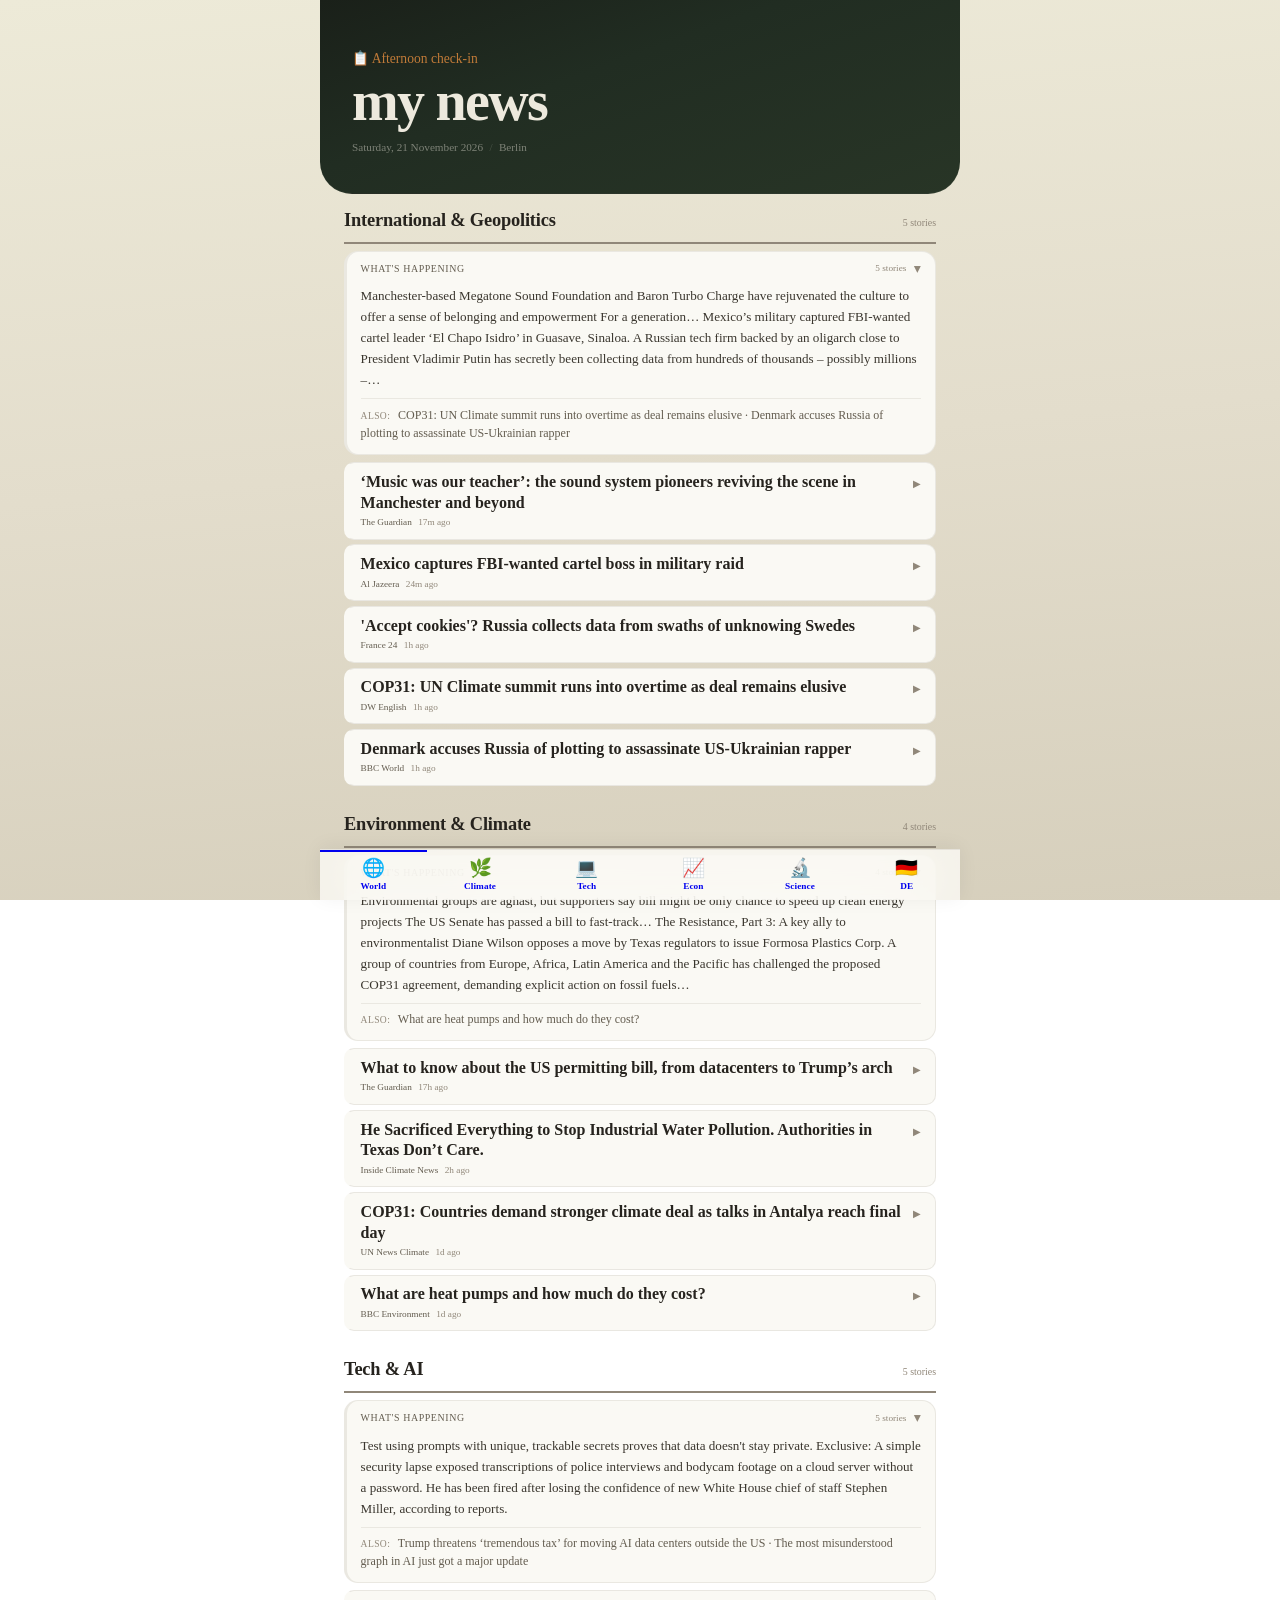
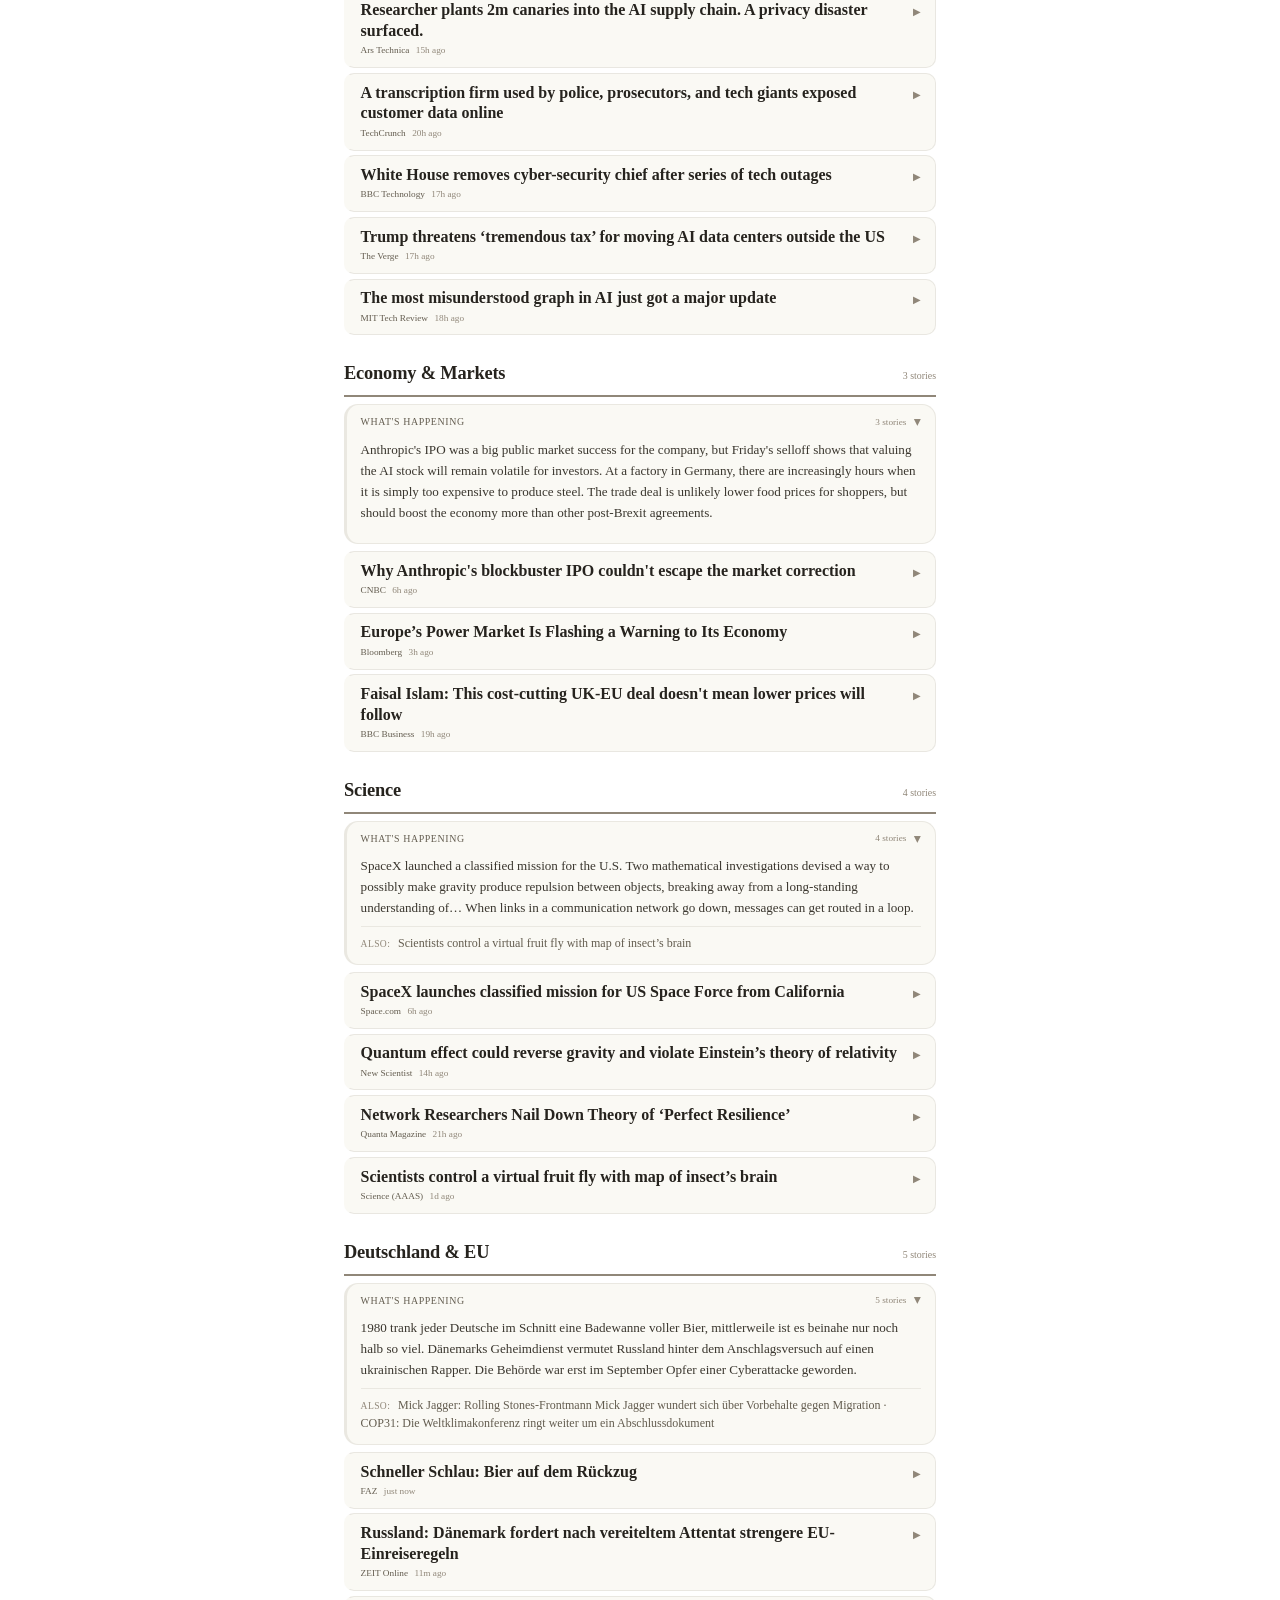
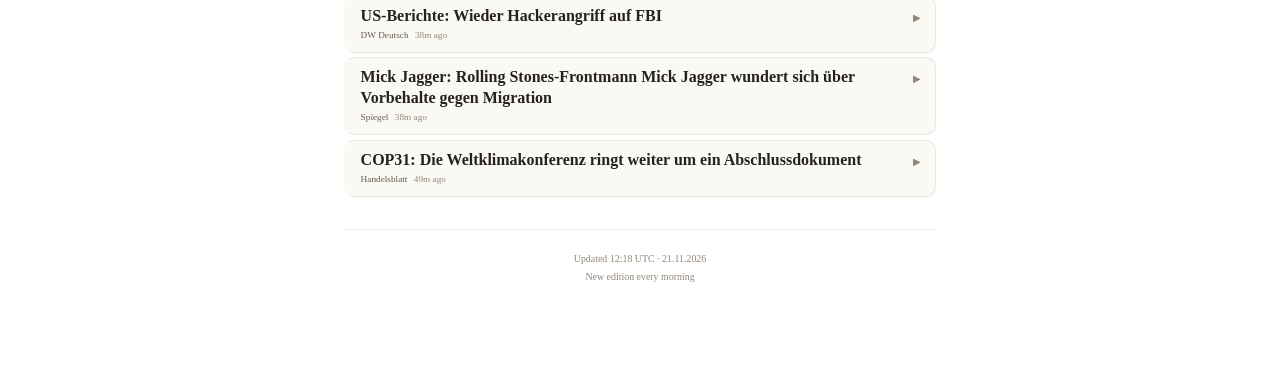
==== docs/index.html @ 6caf2677 "Edition 2026-11-21" ====
<!DOCTYPE html>
<html lang="en">
<head>
    <meta charset="UTF-8">
    <meta name="viewport" content="width=device-width, initial-scale=1.0, viewport-fit=cover">
    <title>my news</title>
    <meta name="description" content="Your personal morning newspaper">
    <meta name="theme-color" content="#1A2019">
    <meta name="apple-mobile-web-app-capable" content="yes">
    <meta name="apple-mobile-web-app-status-bar-style" content="black-translucent">
    <meta name="apple-mobile-web-app-title" content="my news">
    <link rel="apple-touch-icon" href="icons/icon-192.png">
    <link rel="manifest" href="manifest.json">
    <link rel="preconnect" href="https://fonts.googleapis.com">
    <link rel="preconnect" href="https://fonts.gstatic.com" crossorigin>
    <link href="https://fonts.googleapis.com/css2?family=Bricolage+Grotesque:opsz,wght@12..96,200..800&family=Outfit:wght@300..700&display=swap" rel="stylesheet">
    <style>/* my news — styles */

*, *::before, *::after { margin: 0; padding: 0; box-sizing: border-box; }

/* ==============================
   LIGHT THEME (default)
   ============================== */
:root {
    --f-display: &#39;Bricolage Grotesque&#39;, system-ui, sans-serif;
    --f-body: &#39;Outfit&#39;, system-ui, sans-serif;
    --f-mono: ui-monospace, &#39;SF Mono&#39;, &#39;Cascadia Mono&#39;, &#39;Segoe UI Mono&#39;, monospace;

    --bg-top: #EDEAD8;
    --bg-mid: #E3DDCC;
    --bg-bot: #D6CFBC;
    --surface: #FAF9F4;
    --surface-hi: #F2F0E8;
    --surface-border: rgba(90, 80, 60, 0.10);
    --text: #26231E;
    --text-2: #3A362E;
    --text-3: #635C4F;
    --text-4: #908779;

    --accent: #C07A38;
    --accent-soft: rgba(192, 122, 56, 0.12);
    --accent-border: rgba(192, 122, 56, 0.3);
    --accent-hover: rgba(192, 122, 56, 0.18);

    --hero-bg: linear-gradient(160deg, #1A2019 0%, #212D22 40%, #283526 100%);
    --hero-text: #EDE9DD;
    --hero-dim: rgba(237,233,221,0.45);
    --hero-faint: rgba(237,233,221,0.2);
    --hero-glow1: rgba(192, 122, 56, 0.08);
    --hero-glow2: rgba(46, 122, 78, 0.05);
    --hero-hour-bg: rgba(192, 122, 56, 0.15);
    --hero-hour-dim: rgba(237,233,221,0.3);
    --hero-hour-text: rgba(237,233,221,0.8);
    --hero-border: rgba(237,233,221,0.06);

    --nav-glass: rgba(250, 249, 244, 0.82);
    --nav-border: rgba(90, 80, 60, 0.10);
    --nav-shadow: 0 -2px 20px rgba(0,0,0,0.06);

    --cat-international: #2C6E8A;
    --cat-environment: #2E7A4E;
    --cat-tech: #6D3DC7;
    --cat-economy: #B06510;
    --cat-science: #2558C2;
    --cat-germany: #C03030;

    --r: 14px;
    --r-sm: 10px;
}

/* ==============================
   DARK THEME
   ============================== */
[data-theme=&#34;dark&#34;] {
    --bg-top: #171A13;
    --bg-mid: #1A1D16;
    --bg-bot: #141710;
    --surface: #22261E;
    --surface-hi: #2A2E25;
    --surface-border: rgba(200, 190, 160, 0.08);
    --text: #E4DED0;
    --text-2: #C4BCA8;
    --text-3: #8A8272;
    --text-4: #7A7466;

    --accent: #D49040;
    --accent-soft: rgba(212, 144, 64, 0.14);
    --accent-border: rgba(212, 144, 64, 0.3);
    --accent-hover: rgba(212, 144, 64, 0.18);

    --hero-bg: linear-gradient(160deg, #0E120D 0%, #131A14 40%, #111810 100%);
    --hero-text: #E4DED0;
    --hero-dim: rgba(228,222,208,0.35);
    --hero-faint: rgba(228,222,208,0.15);
    --hero-glow1: rgba(212, 144, 64, 0.06);
    --hero-glow2: rgba(78, 170, 114, 0.04);
    --hero-hour-bg: rgba(212, 144, 64, 0.12);
    --hero-hour-dim: rgba(228,222,208,0.25);
    --hero-hour-text: rgba(228,222,208,0.75);
    --hero-border: rgba(228,222,208,0.05);

    --nav-glass: rgba(22, 26, 19, 0.82);
    --nav-border: rgba(200, 190, 160, 0.08);
    --nav-shadow: 0 -2px 20px rgba(0,0,0,0.25);

    --cat-international: #5A9EC4;
    --cat-environment: #4EAA72;
    --cat-tech: #A07EF4;
    --cat-economy: #D99A3A;
    --cat-science: #5E9CF5;
    --cat-germany: #E85858;
}

/* ==============================
   BASE
   ============================== */
html { font-size: 16px; -webkit-text-size-adjust: 100%; scroll-behavior: smooth; }

body {
    font-family: var(--f-body);
    font-weight: 400;
    background: linear-gradient(175deg, var(--bg-top) 0%, var(--bg-mid) 50%, var(--bg-bot) 100%);
    background-attachment: fixed;
    color: var(--text);
    max-width: 640px;
    margin: 0 auto;
    padding: 0 0 5rem;
    line-height: 1.6;
    min-height: 100vh;
    -webkit-font-smoothing: antialiased;
}

/* ==============================
   HERO
   ============================== */
.hero {
    background: var(--hero-bg);
    color: var(--hero-text);
    padding: 2.5rem 1.25rem 1rem;
    padding-top: max(2.5rem, calc(env(safe-area-inset-top) + 1.5rem));
    margin-bottom: 0.75rem;
    border-radius: 0 0 28px 28px;
    position: relative;
    overflow: hidden;
    border-bottom: 1px solid var(--hero-border);
}
.hero::before {
    content: &#39;&#39;;
    position: absolute;
    top: -30%;
    right: -15%;
    width: 55%;
    height: 75%;
    background: radial-gradient(ellipse, var(--hero-glow1) 0%, transparent 65%);
    pointer-events: none;
}
.hero::after {
    content: &#39;&#39;;
    position: absolute;
    bottom: -20%;
    left: -10%;
    width: 40%;
    height: 50%;
    background: radial-gradient(ellipse, var(--hero-glow2) 0%, transparent 65%);
    pointer-events: none;
}

.hero-greeting {
    font-family: var(--f-body);
    font-size: 0.85rem;
    font-weight: 500;
    color: var(--accent);
    margin-bottom: 0.35rem;
    position: relative;
}

.hero-top {
    display: flex;
    justify-content: space-between;
    align-items: flex-start;
    margin-bottom: 0.65rem;
    position: relative;
}
.hero-title {
    font-family: var(--f-display);
    font-size: 2.6rem;
    font-weight: 800;
    line-height: 0.95;
    letter-spacing: -0.03em;
    color: var(--hero-text);
    cursor: pointer;
    -webkit-user-select: none;
    user-select: none;
}
.hero-weather {
    display: flex;
    align-items: center;
    gap: 0.3rem;
    padding-top: 0.2rem;
}
.hw-icon { font-size: 1.6rem; line-height: 1; }
.hw-temp {
    font-family: var(--f-display);
    font-size: 2rem;
    font-weight: 700;
    line-height: 1;
    letter-spacing: -0.03em;
    color: var(--accent);
}

.hero-meta {
    font-family: var(--f-mono);
    font-size: 0.7rem;
    font-weight: 400;
    color: var(--hero-dim);
    display: flex;
    align-items: center;
    gap: 0.4rem;
    flex-wrap: wrap;
    margin-bottom: 1rem;
}
.hero-sep { color: var(--hero-faint); }

/* Hourly weather */
.hero-hourly-wrap {
    overflow-x: auto;
    margin: 0 -1.25rem;
    padding: 0 1.25rem;
    -webkit-overflow-scrolling: touch;
    scrollbar-width: none;
}
.hero-hourly-wrap::-webkit-scrollbar { display: none; }
.hero-hourly-wrap {
    mask-image: linear-gradient(to right, black 85%, transparent 100%);
    -webkit-mask-image: linear-gradient(to right, black 85%, transparent 100%);
}
.hero-hourly {
    display: flex;
    gap: 0.1rem;
    padding-bottom: 0.6rem;
    min-width: max-content;
}
.hh {
    display: flex;
    flex-direction: column;
    align-items: center;
    min-width: 3rem;
    padding: 0.4rem 0.2rem;
    border-radius: var(--r-sm);
    gap: 0.12rem;
}
.hh-now {
    background: var(--hero-hour-bg);
    outline: 1.5px solid var(--accent);
    outline-offset: -1.5px;
}
.hh-t {
    font-family: var(--f-mono);
    font-size: 0.6rem;
    font-weight: 500;
    color: var(--hero-hour-dim);
}
.hh-now .hh-t { color: var(--accent); font-weight: 700; }
.hh-now .hh-d { color: var(--accent); }
.hh-i { font-size: 1rem; line-height: 1; }
.hh-d {
    font-family: var(--f-mono);
    font-size: 0.75rem;
    font-weight: 500;
    color: var(--hero-hour-text);
}
.hh-r {
    font-family: var(--f-mono);
    font-size: 0.55rem;
    font-weight: 500;
    color: #7DBCE0;
    background: rgba(125, 188, 224, 0.12);
    padding: 0.05rem 0.25rem;
    border-radius: 3px;
}
.hh-r-hi {
    color: #93C5FD;
    background: rgba(147, 197, 253, 0.18);
}

/* ==============================
   FLOATING BOTTOM NAV
   ============================== */
.nav {
    position: fixed;
    bottom: 0;
    left: 50%;
    transform: translateX(-50%);
    z-index: 100;
    display: flex;
    align-items: stretch;
    gap: 0;
    max-width: 640px;
    width: 100%;
    padding: 0;
    padding-bottom: env(safe-area-inset-bottom, 0px);
    background: var(--nav-glass);
    backdrop-filter: blur(24px) saturate(1.5);
    -webkit-backdrop-filter: blur(24px) saturate(1.5);
    border-top: 1px solid var(--nav-border);
    box-shadow: var(--nav-shadow);
}
.nav-pill {
    flex: 1;
    display: flex;
    flex-direction: column;
    align-items: center;
    justify-content: center;
    gap: 0.1rem;
    padding: 0.45rem 0 0.4rem;
    text-decoration: none;
    background: none;
    border: none;
    border-top: 2px solid transparent;
    transition: all 0.12s ease;
    -webkit-tap-highlight-color: transparent;
}
.nav-pill:active { opacity: 0.6; }
.nav-icon {
    font-size: 1.15rem;
    line-height: 1;
}
.nav-label {
    font-family: var(--f-body);
    font-size: 0.58rem;
    font-weight: 600;
    letter-spacing: 0.01em;
}

/* Nav category colors */
.nav-pill[data-cat=&#34;international&#34;] .nav-label { color: var(--cat-international); }
.nav-pill[data-cat=&#34;environment&#34;]   .nav-label { color: var(--cat-environment); }
.nav-pill[data-cat=&#34;tech&#34;]          .nav-label { color: var(--cat-tech); }
.nav-pill[data-cat=&#34;economy&#34;]       .nav-label { color: var(--cat-economy); }
.nav-pill[data-cat=&#34;science&#34;]       .nav-label { color: var(--cat-science); }
.nav-pill[data-cat=&#34;germany&#34;]       .nav-label { color: var(--cat-germany); }

/* Active state via scroll spy */
.nav-pill.active {
    border-top-color: currentColor;
}
.nav-pill.active[data-cat=&#34;international&#34;] { border-top-color: var(--cat-international); }
.nav-pill.active[data-cat=&#34;environment&#34;]   { border-top-color: var(--cat-environment); }
.nav-pill.active[data-cat=&#34;tech&#34;]          { border-top-color: var(--cat-tech); }
.nav-pill.active[data-cat=&#34;economy&#34;]       { border-top-color: var(--cat-economy); }
.nav-pill.active[data-cat=&#34;science&#34;]       { border-top-color: var(--cat-science); }
.nav-pill.active[data-cat=&#34;germany&#34;]       { border-top-color: var(--cat-germany); }

/* ==============================
   CATEGORY SECTION
   ============================== */
.section {
    padding: 0 1rem;
    margin-bottom: 1.5rem;
}
.sec-head {
    display: flex;
    justify-content: space-between;
    align-items: baseline;
    margin-bottom: 0.45rem;
    padding-bottom: 0.4rem;
    border-bottom: 2.5px solid var(--text-4);
}
.sec-head[data-cat=&#34;international&#34;] { border-color: var(--cat-international); }
.sec-head[data-cat=&#34;environment&#34;]   { border-color: var(--cat-environment); }
.sec-head[data-cat=&#34;tech&#34;]          { border-color: var(--cat-tech); }
.sec-head[data-cat=&#34;economy&#34;]       { border-color: var(--cat-economy); }
.sec-head[data-cat=&#34;science&#34;]       { border-color: var(--cat-science); }
.sec-head[data-cat=&#34;germany&#34;]       { border-color: var(--cat-germany); }

.sec-label {
    font-family: var(--f-display);
    font-size: 1.15rem;
    font-weight: 700;
    letter-spacing: -0.01em;
}
.sec-head[data-cat=&#34;international&#34;] .sec-label { color: var(--cat-international); }
.sec-head[data-cat=&#34;environment&#34;]   .sec-label { color: var(--cat-environment); }
.sec-head[data-cat=&#34;tech&#34;]          .sec-label { color: var(--cat-tech); }
.sec-head[data-cat=&#34;economy&#34;]       .sec-label { color: var(--cat-economy); }
.sec-head[data-cat=&#34;science&#34;]       .sec-label { color: var(--cat-science); }
.sec-head[data-cat=&#34;germany&#34;]       .sec-label { color: var(--cat-germany); }

.sec-count {
    font-family: var(--f-mono);
    font-size: 0.62rem;
    color: var(--text-4);
}

/* ==============================
   SUMMARY — expandable overview
   ============================== */
.tldr {
    background: var(--surface);
    border-radius: var(--r);
    margin-bottom: 0.45rem;
    border: 1px solid var(--surface-border);
    border-left: 3px solid var(--text-4);
    overflow: hidden;
    transition: border-color 0.15s;
}
.tldr[open] { border-color: var(--surface-border); }

.tldr[data-cat=&#34;international&#34;] { border-left-color: var(--cat-international); }
.tldr[data-cat=&#34;environment&#34;]   { border-left-color: var(--cat-environment); }
.tldr[data-cat=&#34;tech&#34;]          { border-left-color: var(--cat-tech); }
.tldr[data-cat=&#34;economy&#34;]       { border-left-color: var(--cat-economy); }
.tldr[data-cat=&#34;science&#34;]       { border-left-color: var(--cat-science); }
.tldr[data-cat=&#34;germany&#34;]       { border-left-color: var(--cat-germany); }

.tldr-head {
    display: flex;
    align-items: center;
    gap: 0.5rem;
    padding: 0.55rem 0.85rem;
    cursor: pointer;
    list-style: none;
    -webkit-tap-highlight-color: transparent;
    user-select: none;
    -webkit-user-select: none;
}
.tldr-head::-webkit-details-marker { display: none; }
.tldr-head::marker { display: none; content: &#39;&#39;; }

.tldr-label {
    font-family: var(--f-mono);
    font-size: 0.62rem;
    font-weight: 500;
    text-transform: uppercase;
    letter-spacing: 0.06em;
    color: var(--text-3);
}
.tldr-count {
    font-family: var(--f-mono);
    font-size: 0.58rem;
    color: var(--text-4);
    margin-left: auto;
}
.tldr-chevron {
    font-size: 0.55rem;
    color: var(--text-4);
    transition: transform 0.2s;
}
.tldr[open] .tldr-chevron { transform: rotate(90deg); }

.tldr-body {
    padding: 0 0.85rem 0.75rem;
}
.tldr-para {
    font-size: 0.82rem;
    line-height: 1.6;
    color: var(--text-2);
    margin-bottom: 0.5rem;
}
.tldr-also {
    font-size: 0.75rem;
    line-height: 1.5;
    color: var(--text-3);
    padding-top: 0.4rem;
    border-top: 1px solid var(--surface-border);
}
.tldr-also-label {
    font-family: var(--f-mono);
    font-size: 0.6rem;
    font-weight: 500;
    text-transform: uppercase;
    letter-spacing: 0.04em;
    color: var(--text-4);
    margin-right: 0.3rem;
}
.tldr-also-item { color: var(--text-3); }

/* ==============================
   STORY — expandable article card
   ============================== */
.story {
    background: var(--surface);
    border-radius: var(--r-sm);
    margin-bottom: 0.3rem;
    border: 1px solid var(--surface-border);
    border-left: 3px solid transparent;
    transition: border-color 0.15s;
}
.story[open] {
    background: var(--surface-hi);
    border-color: var(--surface-border);
    border-radius: var(--r);
}

.story[data-cat=&#34;international&#34;] { border-left-color: var(--cat-international); }
.story[data-cat=&#34;environment&#34;]   { border-left-color: var(--cat-environment); }
.story[data-cat=&#34;tech&#34;]          { border-left-color: var(--cat-tech); }
.story[data-cat=&#34;economy&#34;]       { border-left-color: var(--cat-economy); }
.story[data-cat=&#34;science&#34;]       { border-left-color: var(--cat-science); }
.story[data-cat=&#34;germany&#34;]       { border-left-color: var(--cat-germany); }

.story-head {
    display: block;
    padding: 0.55rem 0.85rem;
    cursor: pointer;
    list-style: none;
    -webkit-tap-highlight-color: transparent;
    user-select: none;
    -webkit-user-select: none;
    transition: background 0.12s;
}
.story-head::-webkit-details-marker { display: none; }
.story-head::marker { display: none; content: &#39;&#39;; }
.story-head:active { background: var(--accent-soft); }

.story-row {
    display: flex;
    align-items: baseline;
    gap: 0.5rem;
}
.story-title {
    font-family: var(--f-body);
    font-size: 0.85rem;
    font-weight: 600;
    line-height: 1.3;
    color: var(--text);
    flex: 1;
}
.story-chevron {
    font-size: 0.6rem;
    color: var(--text-4);
    flex-shrink: 0;
    transition: transform 0.2s;
}
.story[open] .story-chevron { transform: rotate(90deg); }
.story-meta {
    font-family: var(--f-mono);
    font-size: 0.58rem;
    color: var(--text-4);
    display: flex;
    gap: 0.4rem;
    margin-top: 0.1rem;
}
.story-src { color: var(--text-3); font-weight: 500; }

.story-img {
    width: 100%;
    max-height: 12rem;
    object-fit: cover;
    border-radius: var(--r-sm);
    margin-bottom: 0.5rem;
}
.story-body { padding: 0 0.85rem 0.75rem; }
.story-text {
    font-size: 0.82rem;
    line-height: 1.55;
    color: var(--text-2);
    margin-bottom: 0.5rem;
}
.story-link {
    font-family: var(--f-body);
    font-size: 0.72rem;
    font-weight: 600;
    color: var(--accent);
    text-decoration: none;
    padding: 0.4rem 0.75rem;
    border-radius: 100px;
    background: var(--accent-soft);
    border: 1px solid var(--accent-border);
    display: inline-flex;
    align-items: center;
    gap: 0.25rem;
    transition: all 0.12s;
}
.story-link:active {
    transform: scale(0.97);
}

/* Visited article — dim the title */
.story.visited .story-title {
    color: var(--text-3);
}
.story.visited .story-head {
    opacity: 0.7;
}

/* ==============================
   MISC
   ============================== */
.empty {
    font-size: 0.85rem;
    color: var(--text-4);
    font-style: italic;
    padding: 1rem 0;
}
.foot {
    padding: 1.25rem 1rem 0;
    border-top: 1px solid var(--surface-border);
    text-align: center;
    font-family: var(--f-mono);
    font-size: 0.62rem;
    color: var(--text-4);
    line-height: 1.8;
    margin: 2rem 1rem 0;
}

/* ==============================
   RESPONSIVE
   ============================== */
@media (min-width: 768px) {
    .hero { padding: 3rem 2rem 1.25rem; border-radius: 0 0 32px 32px; }
    .hero-title { font-size: 3.5rem; }
    .hw-temp { font-size: 2.5rem; }
    .section { padding: 0 1.5rem; }
    .story-title { font-size: 1rem; }
    .foot { margin: 2rem 1.5rem 0; }
}

@media (hover: hover) {
    .story:hover { border-color: var(--surface-border); }
    .story-head:hover { background: var(--accent-soft); }
    .tldr:hover { border-color: var(--surface-border); }
    .tldr-head:hover { background: var(--accent-soft); }
    .nav-pill:hover { opacity: 0.8; }
    .story-link:hover { color: var(--text); background: var(--accent-hover); }
}
</style>
    <script>
    // Auto light/dark — dark mode 19:00–06:59, light mode 07:00–18:59
    (function(){
        var h = new Date().getHours();
        var t = (h >= 19 || h < 7) ? 'dark' : 'light';
        document.documentElement.setAttribute('data-theme', t);
        // Update theme-color meta for status bar
        var m = document.querySelector('meta[name="theme-color"]');
        if (m) m.content = t === 'dark' ? '#0E120D' : '#1A2019';
    })();
    </script>
</head>
<body>

    <!-- HERO: Greeting + Masthead + Weather combined -->
    <header class="hero">
        <div class="hero-greeting">📋 Afternoon check-in</div>
        <div class="hero-top">
            <h1 class="hero-title">my news</h1>
            
        </div>
        <div class="hero-meta">
            <span>Saturday, 21 November 2026</span>
            <span class="hero-sep">/</span>
            <span>Berlin</span>
            
            
        </div>

        
    </header>

    <main>
    <!-- CATEGORIES -->
    
    <section class="section" id="international" aria-label="International &amp; Geopolitics">
        <div class="sec-head" data-cat="international">
            <h2 class="sec-label">International &amp; Geopolitics</h2>
            <span class="sec-count">5 stories</span>
        </div>

        
        <details class="tldr" data-cat="international" open>
            <summary class="tldr-head">
                <span class="tldr-label">What's happening</span>
                <span class="tldr-count">5 stories</span>
                <span class="tldr-chevron">&#9654;</span>
            </summary>
            <div class="tldr-body">
                
                <p class="tldr-para">Manchester-based Megatone Sound Foundation and Baron Turbo Charge have rejuvenated the culture to offer a sense of belonging and empowerment For a generation… Mexico’s military captured FBI-wanted cartel leader ‘El Chapo Isidro’ in Guasave, Sinaloa. A Russian tech firm backed by an oligarch close to President Vladimir Putin has secretly been collecting data from hundreds of thousands – possibly millions –…</p>
                
                
                <div class="tldr-also">
                    <span class="tldr-also-label">Also:</span>
                    
                    <span class="tldr-also-item">COP31: UN Climate summit runs into overtime as deal remains elusive · </span>
                    
                    <span class="tldr-also-item">Denmark accuses Russia of plotting to assassinate US-Ukrainian rapper</span>
                    
                </div>
                
            </div>
        </details>
        

        
            
            <details class="story" data-cat="international">
                <summary class="story-head">
                    <span class="story-row">
                        <span class="story-title">‘Music was our teacher’: the sound system pioneers reviving the scene in Manchester and beyond</span>
                        <span class="story-chevron">&#9654;</span>
                    </span>
                    <span class="story-meta">
                        <span class="story-src">The Guardian</span>
                        <span>17m ago</span>
                    </span>
                </summary>
                <div class="story-body">
                    
                    
                    <p class="story-text">Manchester-based Megatone Sound Foundation and Baron Turbo Charge have rejuvenated the culture to offer a sense of belonging and empowerment For a generation of young Black Mancunians, some of the history lessons that mattered most were not taught in classrooms, but through towering stacks of amps and speakers, turntables and Jamaican records. “We didn’t know where we fit in. We didn’t know our history. Our parents were busy working two or three jobs,” says Errol “Barzy” Beaumont, a founder memb</p>
                    
                    <a href="https://www.theguardian.com/news/2026/nov/21/sound-system-pioneers-music-manchester-windrush" target="_blank" rel="noopener" class="story-link">
                        Read at The Guardian &rarr;
                    </a>
                </div>
            </details>
            
            <details class="story" data-cat="international">
                <summary class="story-head">
                    <span class="story-row">
                        <span class="story-title">Mexico captures FBI-wanted cartel boss in military raid</span>
                        <span class="story-chevron">&#9654;</span>
                    </span>
                    <span class="story-meta">
                        <span class="story-src">Al Jazeera</span>
                        <span>24m ago</span>
                    </span>
                </summary>
                <div class="story-body">
                    
                    
                    <p class="story-text">Mexico’s military captured FBI-wanted cartel leader ‘El Chapo Isidro’ in Guasave, Sinaloa.</p>
                    
                    <a href="https://www.aljazeera.com/video/newsfeed/2026/11/21/mexico-captures-fbi-wanted-cartel-boss-in-military-raid?traffic_source=rss" target="_blank" rel="noopener" class="story-link">
                        Read at Al Jazeera &rarr;
                    </a>
                </div>
            </details>
            
            <details class="story" data-cat="international">
                <summary class="story-head">
                    <span class="story-row">
                        <span class="story-title">&#39;Accept cookies&#39;? Russia collects data from swaths of unknowing Swedes</span>
                        <span class="story-chevron">&#9654;</span>
                    </span>
                    <span class="story-meta">
                        <span class="story-src">France 24</span>
                        <span>1h ago</span>
                    </span>
                </summary>
                <div class="story-body">
                    
                    <img src="https://s.france24.com/media/display/75dade0c-e500-11f1-86bd-1bac47ab2f5d/w:1024/p:16x9/AP21173406344763.jpg" alt="" class="story-img" loading="lazy" decoding="async" onerror="this.remove()">
                    
                    
                    <p class="story-text">A Russian tech firm backed by an oligarch close to President Vladimir Putin has secretly been collecting data from hundreds of thousands – possibly millions – of Swedes, a newspaper investigation found. The revelation has rattled the Nordic nation, whose proximity to Russia and unusually open public records system make it particularly vulnerable to Moscow’s hybrid war tactics.</p>
                    
                    <a href="https://www.france24.com/en/europe/20261121-accept-cookies-russia-collected-data-swaths-unknowing-swedes" target="_blank" rel="noopener" class="story-link">
                        Read at France 24 &rarr;
                    </a>
                </div>
            </details>
            
            <details class="story" data-cat="international">
                <summary class="story-head">
                    <span class="story-row">
                        <span class="story-title">COP31: UN Climate summit runs into overtime as deal remains elusive</span>
                        <span class="story-chevron">&#9654;</span>
                    </span>
                    <span class="story-meta">
                        <span class="story-src">DW English</span>
                        <span>1h ago</span>
                    </span>
                </summary>
                <div class="story-body">
                    
                    
                    <p class="story-text">After nearly two weeks of negotiations, countries remain divided on how to fight global warming. A new draft declaration doesn&#39;t mention the phaseout of fossil fuels, the main drivers of climate change. DW has more.</p>
                    
                    <a href="https://www.dw.com/en/cop31-un-climate-summit-runs-into-overtime-as-deal-remains-elusive/live-79999516?maca=en-rss-en-all-1573-rdf" target="_blank" rel="noopener" class="story-link">
                        Read at DW English &rarr;
                    </a>
                </div>
            </details>
            
            <details class="story" data-cat="international">
                <summary class="story-head">
                    <span class="story-row">
                        <span class="story-title">Denmark accuses Russia of plotting to assassinate US-Ukrainian rapper</span>
                        <span class="story-chevron">&#9654;</span>
                    </span>
                    <span class="story-meta">
                        <span class="story-src">BBC World</span>
                        <span>1h ago</span>
                    </span>
                </summary>
                <div class="story-body">
                    
                    <img src="https://ichef.bbci.co.uk/ace/standard/240/cpsprodpb/9834/live/684cb9a0-e527-11f1-b32f-b1f1a32fbf0e.jpg" alt="" class="story-img" loading="lazy" decoding="async" onerror="this.remove()">
                    
                    
                    <p class="story-text">The Russian embassy in Denmark has denied the allegation, which has led to Russia&#39;s defence attaché being expelled.</p>
                    
                    <a href="https://www.bbc.co.uk/news/articles/cmde1lj4yjxno?at_medium=RSS&amp;at_campaign=rss" target="_blank" rel="noopener" class="story-link">
                        Read at BBC World &rarr;
                    </a>
                </div>
            </details>
            
        
    </section>
    
    <section class="section" id="environment" aria-label="Environment &amp; Climate">
        <div class="sec-head" data-cat="environment">
            <h2 class="sec-label">Environment &amp; Climate</h2>
            <span class="sec-count">4 stories</span>
        </div>

        
        <details class="tldr" data-cat="environment" open>
            <summary class="tldr-head">
                <span class="tldr-label">What's happening</span>
                <span class="tldr-count">4 stories</span>
                <span class="tldr-chevron">&#9654;</span>
            </summary>
            <div class="tldr-body">
                
                <p class="tldr-para">Environmental groups are aghast, but supporters say bill might be only chance to speed up clean energy projects The US Senate has passed a bill to fast-track… The Resistance, Part 3: A key ally to environmentalist Diane Wilson opposes a move by Texas regulators to issue Formosa Plastics Corp. A group of countries from Europe, Africa, Latin America and the Pacific has challenged the proposed COP31 agreement, demanding explicit action on fossil fuels…</p>
                
                
                <div class="tldr-also">
                    <span class="tldr-also-label">Also:</span>
                    
                    <span class="tldr-also-item">What are heat pumps and how much do they cost?</span>
                    
                </div>
                
            </div>
        </details>
        

        
            
            <details class="story" data-cat="environment">
                <summary class="story-head">
                    <span class="story-row">
                        <span class="story-title">What to know about the US permitting bill, from datacenters to Trump’s arch</span>
                        <span class="story-chevron">&#9654;</span>
                    </span>
                    <span class="story-meta">
                        <span class="story-src">The Guardian</span>
                        <span>17h ago</span>
                    </span>
                </summary>
                <div class="story-body">
                    
                    
                    <p class="story-text">Environmental groups are aghast, but supporters say bill might be only chance to speed up clean energy projects The US Senate has passed a bill to fast-track energy and datacenter projects by removing environmental and legal guardrails. The legislation has caused a fraught divide among Democrats and green groups over whether this will help or hinder the effort to tackle the climate crisis. The sweeping bill, called the Bipartisan American Affordability and Jobs Act (or Baaja) , is now set for pa</p>
                    
                    <a href="https://www.theguardian.com/us-news/2026/nov/20/what-to-know-permitting-bill-energy-passed" target="_blank" rel="noopener" class="story-link">
                        Read at The Guardian &rarr;
                    </a>
                </div>
            </details>
            
            <details class="story" data-cat="environment">
                <summary class="story-head">
                    <span class="story-row">
                        <span class="story-title">He Sacrificed Everything to Stop Industrial Water Pollution. Authorities in Texas Don’t Care.</span>
                        <span class="story-chevron">&#9654;</span>
                    </span>
                    <span class="story-meta">
                        <span class="story-src">Inside Climate News</span>
                        <span>2h ago</span>
                    </span>
                </summary>
                <div class="story-body">
                    
                    
                    <p class="story-text">The Resistance, Part 3: A key ally to environmentalist Diane Wilson opposes a move by Texas regulators to issue Formosa Plastics Corp. a new permit without requiring the petrochemical giant to stop discharging plastic waste into Lavaca Bay.&amp;#160; Palm trees surrounded the meeting hall, near the edge of Lavaca Bay in a tiny Gulf Coast [&amp;#8230;]</p>
                    
                    <a href="https://insideclimatenews.org/news/21112026/texas-wont-enforce-plastic-discharge-ban/" target="_blank" rel="noopener" class="story-link">
                        Read at Inside Climate News &rarr;
                    </a>
                </div>
            </details>
            
            <details class="story" data-cat="environment">
                <summary class="story-head">
                    <span class="story-row">
                        <span class="story-title">COP31: Countries demand stronger climate deal as talks in Antalya reach final day</span>
                        <span class="story-chevron">&#9654;</span>
                    </span>
                    <span class="story-meta">
                        <span class="story-src">UN News Climate</span>
                        <span>1d ago</span>
                    </span>
                </summary>
                <div class="story-body">
                    
                    <img src="https://global.unitednations.entermediadb.net/assets/mediadb/services/module/asset/downloads/preset/Collections/Production%20Library/2026/11/55662349225_208649f008_k.jpg/image560x340cropped.jpg" alt="" class="story-img" loading="lazy" decoding="async" onerror="this.remove()">
                    
                    
                    <p class="story-text">A group of countries from Europe, Africa, Latin America and the Pacific has challenged the proposed COP31 agreement, demanding explicit action on fossil fuels and stronger climate finance. With the summit due to close on Friday, tensions are rising as activists warn the talks are headed for failure, and negotiators search for a deal that nearly 200 governments can accept.&amp;nbsp;</p>
                    
                    <a href="https://news.un.org/feed/view/en/story/2026/11/1168845" target="_blank" rel="noopener" class="story-link">
                        Read at UN News Climate &rarr;
                    </a>
                </div>
            </details>
            
            <details class="story" data-cat="environment">
                <summary class="story-head">
                    <span class="story-row">
                        <span class="story-title">What are heat pumps and how much do they cost?</span>
                        <span class="story-chevron">&#9654;</span>
                    </span>
                    <span class="story-meta">
                        <span class="story-src">BBC Environment</span>
                        <span>1d ago</span>
                    </span>
                </summary>
                <div class="story-body">
                    
                    <img src="https://ichef.bbci.co.uk/ace/standard/240/cpsprodpb/3050/live/eba8d700-de8a-11f1-b88b-3f1671ea859d.jpg" alt="" class="story-img" loading="lazy" decoding="async" onerror="this.remove()">
                    
                    
                    <p class="story-text">The government wants more homes to have heat pumps to cut fossil fuel use and drive down energy bills.</p>
                    
                    <a href="https://www.bbc.co.uk/news/articles/c8xgdv9e007o?at_medium=RSS&amp;at_campaign=rss" target="_blank" rel="noopener" class="story-link">
                        Read at BBC Environment &rarr;
                    </a>
                </div>
            </details>
            
        
    </section>
    
    <section class="section" id="tech" aria-label="Tech &amp; AI">
        <div class="sec-head" data-cat="tech">
            <h2 class="sec-label">Tech &amp; AI</h2>
            <span class="sec-count">5 stories</span>
        </div>

        
        <details class="tldr" data-cat="tech" open>
            <summary class="tldr-head">
                <span class="tldr-label">What's happening</span>
                <span class="tldr-count">5 stories</span>
                <span class="tldr-chevron">&#9654;</span>
            </summary>
            <div class="tldr-body">
                
                <p class="tldr-para">Test using prompts with unique, trackable secrets proves that data doesn&#39;t stay private. Exclusive: A simple security lapse exposed transcriptions of police interviews and bodycam footage on a cloud server without a password. He has been fired after losing the confidence of new White House chief of staff Stephen Miller, according to reports.</p>
                
                
                <div class="tldr-also">
                    <span class="tldr-also-label">Also:</span>
                    
                    <span class="tldr-also-item">Trump threatens ‘tremendous tax’ for moving AI data centers outside the US · </span>
                    
                    <span class="tldr-also-item">The most misunderstood graph in AI just got a major update</span>
                    
                </div>
                
            </div>
        </details>
        

        
            
            <details class="story" data-cat="tech">
                <summary class="story-head">
                    <span class="story-row">
                        <span class="story-title">Researcher plants 2m canaries into the AI supply chain. A privacy disaster surfaced.</span>
                        <span class="story-chevron">&#9654;</span>
                    </span>
                    <span class="story-meta">
                        <span class="story-src">Ars Technica</span>
                        <span>15h ago</span>
                    </span>
                </summary>
                <div class="story-body">
                    
                    <img src="https://cdn.arstechnica.net/wp-content/uploads/2026/11/ai-privacy-leakage-500x500.jpg" alt="" class="story-img" loading="lazy" decoding="async" onerror="this.remove()">
                    
                    
                    <p class="story-text">Test using prompts with unique, trackable secrets proves that data doesn&#39;t stay private.</p>
                    
                    <a href="https://arstechnica.com/security/2026/11/a-leaky-ai-supply-chain-is-exposing-secret-user-data-at-an-alarming-rate/" target="_blank" rel="noopener" class="story-link">
                        Read at Ars Technica &rarr;
                    </a>
                </div>
            </details>
            
            <details class="story" data-cat="tech">
                <summary class="story-head">
                    <span class="story-row">
                        <span class="story-title">A transcription firm used by police, prosecutors, and tech giants exposed customer data online</span>
                        <span class="story-chevron">&#9654;</span>
                    </span>
                    <span class="story-meta">
                        <span class="story-src">TechCrunch</span>
                        <span>20h ago</span>
                    </span>
                </summary>
                <div class="story-body">
                    
                    
                    <p class="story-text">Exclusive: A simple security lapse exposed transcriptions of police interviews and bodycam footage on a cloud server without a password.</p>
                    
                    <a href="https://techcrunch.com/2026/11/20/a-transcription-firm-used-by-police-prosecutors-and-tech-giants-exposed-customer-data-online/" target="_blank" rel="noopener" class="story-link">
                        Read at TechCrunch &rarr;
                    </a>
                </div>
            </details>
            
            <details class="story" data-cat="tech">
                <summary class="story-head">
                    <span class="story-row">
                        <span class="story-title">White House removes cyber-security chief after series of tech outages</span>
                        <span class="story-chevron">&#9654;</span>
                    </span>
                    <span class="story-meta">
                        <span class="story-src">BBC Technology</span>
                        <span>17h ago</span>
                    </span>
                </summary>
                <div class="story-body">
                    
                    <img src="https://ichef.bbci.co.uk/ace/standard/240/cpsprodpb/76fa/live/ea62ee60-e4bd-11f1-87df-79d8910e0f29.jpg" alt="" class="story-img" loading="lazy" decoding="async" onerror="this.remove()">
                    
                    
                    <p class="story-text">He has been fired after losing the confidence of new White House chief of staff Stephen Miller, according to reports.</p>
                    
                    <a href="https://www.bbc.co.uk/news/articles/cwz0k3nn5p5mo?at_medium=RSS&amp;at_campaign=rss" target="_blank" rel="noopener" class="story-link">
                        Read at BBC Technology &rarr;
                    </a>
                </div>
            </details>
            
            <details class="story" data-cat="tech">
                <summary class="story-head">
                    <span class="story-row">
                        <span class="story-title">Trump threatens ‘tremendous tax’ for moving AI data centers outside the US</span>
                        <span class="story-chevron">&#9654;</span>
                    </span>
                    <span class="story-meta">
                        <span class="story-src">The Verge</span>
                        <span>17h ago</span>
                    </span>
                </summary>
                <div class="story-body">
                    
                    
                    <p class="story-text">President Donald Trump promised to put a &#34;tremendous tax&#34; on companies that build data centers outside of the US, even as states and cities around the country are placing restrictions on new applications to build them. &#34;We&#39;re not going to allow our companies to build data centers outside of our country,&#34; Trump said at a [&amp;#8230;]</p>
                    
                    <a href="https://www.theverge.com/policy/1038892/trump-foreign-data-centers-tax" target="_blank" rel="noopener" class="story-link">
                        Read at The Verge &rarr;
                    </a>
                </div>
            </details>
            
            <details class="story" data-cat="tech">
                <summary class="story-head">
                    <span class="story-row">
                        <span class="story-title">The most misunderstood graph in AI just got a major update</span>
                        <span class="story-chevron">&#9654;</span>
                    </span>
                    <span class="story-meta">
                        <span class="story-src">MIT Tech Review</span>
                        <span>18h ago</span>
                    </span>
                </summary>
                <div class="story-body">
                    
                    
                    <p class="story-text">A new report from the AI evaluation nonprofit METR finds that some AI capabilities are continuing to improve along an exponential trajectory—but it also indicates that models aren’t quite as good at tasks that require judgment as they are at coding. The report is an update to the organization’s time horizon plot, which was widely&amp;#8230;</p>
                    
                    <a href="https://www.technologyreview.com/2026/11/20/1149399/the-most-misunderstood-graph-in-ai-just-got-a-major-update/" target="_blank" rel="noopener" class="story-link">
                        Read at MIT Tech Review &rarr;
                    </a>
                </div>
            </details>
            
        
    </section>
    
    <section class="section" id="economy" aria-label="Economy &amp; Markets">
        <div class="sec-head" data-cat="economy">
            <h2 class="sec-label">Economy &amp; Markets</h2>
            <span class="sec-count">3 stories</span>
        </div>

        
        <details class="tldr" data-cat="economy" open>
            <summary class="tldr-head">
                <span class="tldr-label">What's happening</span>
                <span class="tldr-count">3 stories</span>
                <span class="tldr-chevron">&#9654;</span>
            </summary>
            <div class="tldr-body">
                
                <p class="tldr-para">Anthropic&#39;s IPO was a big public market success for the company, but Friday&#39;s selloff shows that valuing the AI stock will remain volatile for investors. At a factory in Germany, there are increasingly hours when it is simply too expensive to produce steel. The trade deal is unlikely lower food prices for shoppers, but should boost the economy more than other post-Brexit agreements.</p>
                
                
            </div>
        </details>
        

        
            
            <details class="story" data-cat="economy">
                <summary class="story-head">
                    <span class="story-row">
                        <span class="story-title">Why Anthropic&#39;s blockbuster IPO couldn&#39;t escape the market correction</span>
                        <span class="story-chevron">&#9654;</span>
                    </span>
                    <span class="story-meta">
                        <span class="story-src">CNBC</span>
                        <span>6h ago</span>
                    </span>
                </summary>
                <div class="story-body">
                    
                    
                    <p class="story-text">Anthropic&#39;s IPO was a big public market success for the company, but Friday&#39;s selloff shows that valuing the AI stock will remain volatile for investors.</p>
                    
                    <a href="https://www.cnbc.com/2026/11/20/anthropic-ipo-ai-stock-market-selloff.html" target="_blank" rel="noopener" class="story-link">
                        Read at CNBC &rarr;
                    </a>
                </div>
            </details>
            
            <details class="story" data-cat="economy">
                <summary class="story-head">
                    <span class="story-row">
                        <span class="story-title">Europe’s Power Market Is Flashing a Warning to Its Economy</span>
                        <span class="story-chevron">&#9654;</span>
                    </span>
                    <span class="story-meta">
                        <span class="story-src">Bloomberg</span>
                        <span>3h ago</span>
                    </span>
                </summary>
                <div class="story-body">
                    
                    
                    <p class="story-text">At a factory in Germany, there are increasingly hours when it is simply too expensive to produce steel.</p>
                    
                    <a href="https://www.bloomberg.com/news/articles/2026-11-21/europe-s-power-market-is-flashing-a-warning-to-its-economy" target="_blank" rel="noopener" class="story-link">
                        Read at Bloomberg &rarr;
                    </a>
                </div>
            </details>
            
            <details class="story" data-cat="economy">
                <summary class="story-head">
                    <span class="story-row">
                        <span class="story-title">Faisal Islam: This cost-cutting UK-EU deal doesn&#39;t mean lower prices will follow</span>
                        <span class="story-chevron">&#9654;</span>
                    </span>
                    <span class="story-meta">
                        <span class="story-src">BBC Business</span>
                        <span>19h ago</span>
                    </span>
                </summary>
                <div class="story-body">
                    
                    <img src="https://ichef.bbci.co.uk/ace/standard/240/cpsprodpb/bd6d/live/fa851d90-e4fe-11f1-a8e4-b1e12a49db15.jpg" alt="" class="story-img" loading="lazy" decoding="async" onerror="this.remove()">
                    
                    
                    <p class="story-text">The trade deal is unlikely lower food prices for shoppers, but should boost the economy more than other post-Brexit agreements.</p>
                    
                    <a href="https://www.bbc.co.uk/news/articles/cm1wr029evnqo?at_medium=RSS&amp;at_campaign=rss" target="_blank" rel="noopener" class="story-link">
                        Read at BBC Business &rarr;
                    </a>
                </div>
            </details>
            
        
    </section>
    
    <section class="section" id="science" aria-label="Science">
        <div class="sec-head" data-cat="science">
            <h2 class="sec-label">Science</h2>
            <span class="sec-count">4 stories</span>
        </div>

        
        <details class="tldr" data-cat="science" open>
            <summary class="tldr-head">
                <span class="tldr-label">What's happening</span>
                <span class="tldr-count">4 stories</span>
                <span class="tldr-chevron">&#9654;</span>
            </summary>
            <div class="tldr-body">
                
                <p class="tldr-para">SpaceX launched a classified mission for the U.S. Two mathematical investigations devised a way to possibly make gravity produce repulsion between objects, breaking away from a long-standing understanding of… When links in a communication network go down, messages can get routed in a loop.</p>
                
                
                <div class="tldr-also">
                    <span class="tldr-also-label">Also:</span>
                    
                    <span class="tldr-also-item">Scientists control a virtual fruit fly with map of insect’s brain</span>
                    
                </div>
                
            </div>
        </details>
        

        
            
            <details class="story" data-cat="science">
                <summary class="story-head">
                    <span class="story-row">
                        <span class="story-title">SpaceX launches classified mission for US Space Force from California</span>
                        <span class="story-chevron">&#9654;</span>
                    </span>
                    <span class="story-meta">
                        <span class="story-src">Space.com</span>
                        <span>6h ago</span>
                    </span>
                </summary>
                <div class="story-body">
                    
                    <img src="https://cdn.mos.cms.futurecdn.net/YaShmYFZ8edZqBUjFWgP3-1920-80.jpg" alt="" class="story-img" loading="lazy" decoding="async" onerror="this.remove()">
                    
                    
                    <p class="story-text">SpaceX launched a classified mission for the U.S. Space Force tonight (Nov. 20), sending a mystery payload to orbit from California&#39;s central coast.</p>
                    
                    <a href="https://www.space.com/space-exploration/launches-spacecraft/spacex-falcon-9-classified-space-force-launch-ussf-317" target="_blank" rel="noopener" class="story-link">
                        Read at Space.com &rarr;
                    </a>
                </div>
            </details>
            
            <details class="story" data-cat="science">
                <summary class="story-head">
                    <span class="story-row">
                        <span class="story-title">Quantum effect could reverse gravity and violate Einstein’s theory of relativity</span>
                        <span class="story-chevron">&#9654;</span>
                    </span>
                    <span class="story-meta">
                        <span class="story-src">New Scientist</span>
                        <span>14h ago</span>
                    </span>
                </summary>
                <div class="story-body">
                    
                    <img src="https://www.newscientist.com/wp-content/uploads/2026/11/SEI_321280192.jpg" alt="" class="story-img" loading="lazy" decoding="async" onerror="this.remove()">
                    
                    
                    <p class="story-text">Two mathematical investigations devised a way to possibly make gravity produce repulsion between objects, breaking away from a long-standing understanding of this force</p>
                    
                    <a href="https://www.newscientist.com/article/2599897-quantum-effect-could-reverse-gravity-and-violate-einsteins-theory-of-relativity/?utm_campaign=RSS|NSNS&amp;utm_content=news&amp;utm_medium=RSS&amp;utm_source=NSNS" target="_blank" rel="noopener" class="story-link">
                        Read at New Scientist &rarr;
                    </a>
                </div>
            </details>
            
            <details class="story" data-cat="science">
                <summary class="story-head">
                    <span class="story-row">
                        <span class="story-title">Network Researchers Nail Down Theory of ‘Perfect Resilience’</span>
                        <span class="story-chevron">&#9654;</span>
                    </span>
                    <span class="story-meta">
                        <span class="story-src">Quanta Magazine</span>
                        <span>21h ago</span>
                    </span>
                </summary>
                <div class="story-body">
                    
                    <img src="https://www.quantamagazine.org/wp-content/uploads/2026/11/net-resilience-cr.DVDP-Default.webp" alt="" class="story-img" loading="lazy" decoding="async" onerror="this.remove()">
                    
                    
                    <p class="story-text">When links in a communication network go down, messages can get routed in a loop. Computer scientists now know that four simple network structures are to blame. The post Network Researchers Nail Down Theory of ‘Perfect Resilience’ first appeared on Quanta Magazine</p>
                    
                    <a href="https://www.quantamagazine.org/network-researchers-nail-down-theory-of-perfect-resilience-20261120/" target="_blank" rel="noopener" class="story-link">
                        Read at Quanta Magazine &rarr;
                    </a>
                </div>
            </details>
            
            <details class="story" data-cat="science">
                <summary class="story-head">
                    <span class="story-row">
                        <span class="story-title">Scientists control a virtual fruit fly with map of insect’s brain</span>
                        <span class="story-chevron">&#9654;</span>
                    </span>
                    <span class="story-meta">
                        <span class="story-src">Science (AAAS)</span>
                        <span>1d ago</span>
                    </span>
                </summary>
                <div class="story-body">
                    
                    
                    <p class="story-text">Modeling effort aims to predict how neuron activity drives animal movement</p>
                    
                    <a href="https://www.science.org/content/article/scientists-control-virtual-fruit-fly-map-insect-s-brain" target="_blank" rel="noopener" class="story-link">
                        Read at Science (AAAS) &rarr;
                    </a>
                </div>
            </details>
            
        
    </section>
    
    <section class="section" id="germany" aria-label="Deutschland &amp; EU" lang="de">
        <div class="sec-head" data-cat="germany">
            <h2 class="sec-label">Deutschland &amp; EU</h2>
            <span class="sec-count">5 stories</span>
        </div>

        
        <details class="tldr" data-cat="germany" open>
            <summary class="tldr-head">
                <span class="tldr-label">What's happening</span>
                <span class="tldr-count">5 stories</span>
                <span class="tldr-chevron">&#9654;</span>
            </summary>
            <div class="tldr-body">
                
                <p class="tldr-para">1980 trank jeder Deutsche im Schnitt eine Badewanne voller Bier, mittlerweile ist es beinahe nur noch halb so viel. Dänemarks Geheimdienst vermutet Russland hinter dem Anschlagsversuch auf einen ukrainischen Rapper. Die Behörde war erst im September Opfer einer Cyberattacke geworden.</p>
                
                
                <div class="tldr-also">
                    <span class="tldr-also-label">Also:</span>
                    
                    <span class="tldr-also-item">Mick Jagger: Rolling Stones-Frontmann Mick Jagger wundert sich über Vorbehalte gegen Migration · </span>
                    
                    <span class="tldr-also-item">COP31: Die Weltklimakonferenz ringt weiter um ein Abschlussdokument</span>
                    
                </div>
                
            </div>
        </details>
        

        
            
            <details class="story" data-cat="germany">
                <summary class="story-head">
                    <span class="story-row">
                        <span class="story-title">Schneller Schlau: Bier auf dem Rückzug</span>
                        <span class="story-chevron">&#9654;</span>
                    </span>
                    <span class="story-meta">
                        <span class="story-src">FAZ</span>
                        <span>just now</span>
                    </span>
                </summary>
                <div class="story-body">
                    
                    <img src="https://media0.faz.net/image/a7f0a64357a0/w3870h2177x945y0/202611/28d9be25-8fe6-497e-97b1-720e9bedaab7/lto5x7yaj57t.webp" alt="" class="story-img" loading="lazy" decoding="async" onerror="this.remove()">
                    
                    
                    <p class="story-text">1980 trank jeder Deutsche im Schnitt eine Badewanne voller Bier, mittlerweile ist es beinahe nur noch halb so viel. In der Rangliste der größten Braukonzerne spielen deutsche kaum noch eine Rolle.</p>
                    
                    <a href="https://www.faz.net/aktuell/wirtschaft/schneller-schlau/das-bier-ist-auf-dem-rueckzug-201698741.html" target="_blank" rel="noopener" class="story-link">
                        Read at FAZ &rarr;
                    </a>
                </div>
            </details>
            
            <details class="story" data-cat="germany">
                <summary class="story-head">
                    <span class="story-row">
                        <span class="story-title">Russland: Dänemark fordert nach vereiteltem Attentat strengere EU-Einreiseregeln</span>
                        <span class="story-chevron">&#9654;</span>
                    </span>
                    <span class="story-meta">
                        <span class="story-src">ZEIT Online</span>
                        <span>11m ago</span>
                    </span>
                </summary>
                <div class="story-body">
                    
                    <img src="https://img.zeit.de/politik/ausland/2026-11/daenemark-eu-einreisebeschraenkungen-russland-touristen-gxe-foto-1/original__640x360" alt="" class="story-img" loading="lazy" decoding="async" onerror="this.remove()">
                    
                    
                    <p class="story-text">Dänemarks Geheimdienst vermutet Russland hinter dem Anschlagsversuch auf einen ukrainischen Rapper. Das Land schlägt als Reaktion einen EU-Visastopp für Russen vor.</p>
                    
                    <a href="https://www.zeit.de/politik/ausland/2026-11/daenemark-eu-einreisebeschraenkungen-russland-touristen-gxe" target="_blank" rel="noopener" class="story-link">
                        Read at ZEIT Online &rarr;
                    </a>
                </div>
            </details>
            
            <details class="story" data-cat="germany">
                <summary class="story-head">
                    <span class="story-row">
                        <span class="story-title">US-Berichte: Wieder Hackerangriff auf FBI</span>
                        <span class="story-chevron">&#9654;</span>
                    </span>
                    <span class="story-meta">
                        <span class="story-src">DW Deutsch</span>
                        <span>38m ago</span>
                    </span>
                </summary>
                <div class="story-body">
                    
                    
                    <p class="story-text">Die Behörde war erst im September Opfer einer Cyberattacke geworden. Auch das Landwirtschaftsministerium soll diesmal im Visier von Hackern gestanden haben.</p>
                    
                    <a href="https://www.dw.com/de/us-berichte-wieder-hackerangriff-auf-fbi/a-80009259?maca=de-rss-de-all-1119-rdf" target="_blank" rel="noopener" class="story-link">
                        Read at DW Deutsch &rarr;
                    </a>
                </div>
            </details>
            
            <details class="story" data-cat="germany">
                <summary class="story-head">
                    <span class="story-row">
                        <span class="story-title">Mick Jagger: Rolling Stones-Frontmann Mick Jagger wundert sich über Vorbehalte gegen Migration</span>
                        <span class="story-chevron">&#9654;</span>
                    </span>
                    <span class="story-meta">
                        <span class="story-src">Spiegel</span>
                        <span>38m ago</span>
                    </span>
                </summary>
                <div class="story-body">
                    
                    <img src="https://cdn.prod.www.spiegel.de/images/1900819c-8a83-4762-a6c4-9a2d0ed96377_w520_r2.08_fpx58.03_fpy44.99.jpg" alt="" class="story-img" loading="lazy" decoding="async" onerror="this.remove()">
                    
                    
                    <p class="story-text">Fast überall auf der Welt haben Migranten einen schweren Stand. Mick Jagger will sich damit nicht abfinden. Menschen sollten zusammenhalten, erklärte der Rolling-Stones-Sänger jetzt in einem Interview.</p>
                    
                    <a href="https://www.spiegel.de/kultur/musik/mick-jagger-rolling-stones-frontmann-mick-jagger-wundert-sich-ueber-vorbehalte-gegen-migration-a-fc00f367-f024-4594-b257-7911983d40b2#ref=rss" target="_blank" rel="noopener" class="story-link">
                        Read at Spiegel &rarr;
                    </a>
                </div>
            </details>
            
            <details class="story" data-cat="germany">
                <summary class="story-head">
                    <span class="story-row">
                        <span class="story-title">COP31: Die Weltklimakonferenz ringt weiter um ein Abschlussdokument</span>
                        <span class="story-chevron">&#9654;</span>
                    </span>
                    <span class="story-meta">
                        <span class="story-src">Handelsblatt</span>
                        <span>49m ago</span>
                    </span>
                </summary>
                <div class="story-body">
                    
                    <img src="https://images.handelsblatt.com/OBpEiYmZzQUd/cover/900/506/693/729/0/1425/0.5/0.5/cop31-climate-summit-continues-in-turkiye-s-antalya-antalya-turkiye-november-20-the-31st-confere.jpg" alt="" class="story-img" loading="lazy" decoding="async" onerror="this.remove()">
                    
                    
                    <p class="story-text">Das Verbrennen von Öl, Gas und Kohle lässt die Klimakrise eskalieren. Doch werden sie in der Abschlusserklärung erwähnt? Das ist nur eine der Fragen, um die man in Antalya streitet.</p>
                    
                    <a href="https://www.handelsblatt.com/politik/deutschland/cop31-die-weltklimakonferenz-ringt-weiter-um-ein-abschlussdokument/100270720.html" target="_blank" rel="noopener" class="story-link">
                        Read at Handelsblatt &rarr;
                    </a>
                </div>
            </details>
            
        
    </section>
    

    </main>

    <!-- FLOATING BOTTOM NAV -->
    <nav class="nav" aria-label="Category navigation">
        
        
        <a href="#international" class="nav-pill" data-cat="international" aria-label="International &amp; Geopolitics">
            <span class="nav-icon">🌐</span>
            <span class="nav-label">World</span>
        </a>
        
        <a href="#environment" class="nav-pill" data-cat="environment" aria-label="Environment &amp; Climate">
            <span class="nav-icon">🌿</span>
            <span class="nav-label">Climate</span>
        </a>
        
        <a href="#tech" class="nav-pill" data-cat="tech" aria-label="Tech &amp; AI">
            <span class="nav-icon">💻</span>
            <span class="nav-label">Tech</span>
        </a>
        
        <a href="#economy" class="nav-pill" data-cat="economy" aria-label="Economy &amp; Markets">
            <span class="nav-icon">📈</span>
            <span class="nav-label">Econ</span>
        </a>
        
        <a href="#science" class="nav-pill" data-cat="science" aria-label="Science">
            <span class="nav-icon">🔬</span>
            <span class="nav-label">Science</span>
        </a>
        
        <a href="#germany" class="nav-pill" data-cat="germany" aria-label="Deutschland &amp; EU">
            <span class="nav-icon">🇩🇪</span>
            <span class="nav-label">DE</span>
        </a>
        
    </nav>

    <!-- FOOTER -->
    <footer class="foot">
        Updated 12:18 UTC &middot; 21.11.2026<br>
        New edition every morning
    </footer>

    <script>
    if ('serviceWorker' in navigator) {
        navigator.serviceWorker.register('sw.js');
    }
    // Sync: hide past hours and highlight current Berlin hour
    (function(){
        var hh = new Intl.DateTimeFormat('en-GB', {
            hour: '2-digit', hour12: false, timeZone: 'Europe/Berlin'
        }).format(new Date()) + ':00';
        var wrap = document.querySelector('.hero-hourly-wrap');
        var cells = document.querySelectorAll('.hh');
        var found = false;
        cells.forEach(function(cell) {
            var hour = cell.getAttribute('data-hour');
            cell.classList.remove('hh-now');
            if (!found) {
                if (hour === hh) {
                    found = true;
                    cell.classList.add('hh-now');
                    cell.querySelector('.hh-t').textContent = 'Now';
                } else {
                    cell.style.display = 'none';
                }
            }
        });
        if (!found && wrap) wrap.style.opacity = '0.3';
    })();

    // Scroll spy — highlight active nav item
    (function(){
        var sections = document.querySelectorAll('.section');
        var pills = document.querySelectorAll('.nav-pill');
        if (!sections.length || !pills.length) return;
        var observer = new IntersectionObserver(function(entries) {
            entries.forEach(function(e) {
                if (e.isIntersecting) {
                    pills.forEach(function(p) { p.classList.remove('active'); });
                    var id = e.target.id;
                    var active = document.querySelector('.nav-pill[data-cat="' + id + '"]');
                    if (active) active.classList.add('active');
                }
            });
        }, { rootMargin: '-30% 0px -60% 0px' });
        sections.forEach(function(s) { observer.observe(s); });
    })();

    // Tap title to collapse all & scroll to top
    document.querySelector('.hero-title').addEventListener('click', function() {
        document.querySelectorAll('details[open]').forEach(function(d) {
            d.removeAttribute('open');
        });
        window.scrollTo({ top: 0, behavior: 'smooth' });
    });

    // Scroll position memory (within same session)
    (function(){
        var KEY = 'mynews_scroll';
        var saved = sessionStorage.getItem(KEY);
        if (saved) window.scrollTo(0, parseInt(saved));
        var timer;
        window.addEventListener('scroll', function() {
            clearTimeout(timer);
            timer = setTimeout(function() {
                sessionStorage.setItem(KEY, window.scrollY);
            }, 200);
        });
    })();

    // Live weather — refresh to current time on each page view
    (function(){
        var WMO = {
            0:'\u2600\uFE0F',1:'\uD83C\uDF24\uFE0F',2:'\u26C5',3:'\u2601\uFE0F',
            45:'\uD83C\uDF2B\uFE0F',48:'\uD83C\uDF2B\uFE0F',
            51:'\uD83C\uDF26\uFE0F',53:'\uD83C\uDF26\uFE0F',55:'\uD83C\uDF27\uFE0F',
            61:'\uD83C\uDF27\uFE0F',63:'\uD83C\uDF27\uFE0F',65:'\uD83C\uDF27\uFE0F',
            71:'\uD83C\uDF28\uFE0F',73:'\u2744\uFE0F',75:'\u2744\uFE0F',
            80:'\uD83C\uDF26\uFE0F',81:'\uD83C\uDF27\uFE0F',82:'\uD83C\uDF27\uFE0F',
            85:'\uD83C\uDF28\uFE0F',86:'\u2744\uFE0F',
            95:'\u26C8\uFE0F',96:'\u26C8\uFE0F',99:'\u26C8\uFE0F'
        };
        var url = 'https://api.open-meteo.com/v1/forecast?latitude=52.52&longitude=13.41'
            + '&current=temperature_2m,weather_code'
            + '&daily=temperature_2m_max,temperature_2m_min,weather_code'
            + '&hourly=temperature_2m,precipitation_probability,weather_code'
            + '&timezone=Europe/Berlin&forecast_days=2';

        fetch(url).then(function(r) { return r.json(); }).then(function(data) {
            var c = data.current || {};
            var d = data.daily || {};
            var h = data.hourly || {};

            // Update current temp + icon
            var code = c.weather_code != null ? c.weather_code : 3;
            var iconEl = document.querySelector('.hw-icon');
            var tempEl = document.querySelector('.hw-temp');
            if (iconEl) iconEl.textContent = WMO[code] || '\u2601\uFE0F';
            if (tempEl) tempEl.innerHTML = Math.round(c.temperature_2m) + '&deg;';

            // Update today/tomorrow hi-lo
            var todayEl = document.getElementById('hw-today');
            if (todayEl && d.temperature_2m_min) {
                todayEl.innerHTML = Math.round(d.temperature_2m_min[0])
                    + '&deg;&ndash;' + Math.round(d.temperature_2m_max[0]) + '&deg;';
            }
            var tmrwEl = document.getElementById('hw-tmrw');
            if (tmrwEl && d.temperature_2m_min && d.temperature_2m_min.length > 1) {
                tmrwEl.innerHTML = 'Tmrw ' + Math.round(d.temperature_2m_min[1])
                    + '&deg;&ndash;' + Math.round(d.temperature_2m_max[1]) + '&deg;';
            }

            // Rebuild hourly forecast from current time
            var wrap = document.querySelector('.hero-hourly');
            if (!wrap || !h.time) return;
            var nowStr = c.time.substring(0, 13);
            var si = 0;
            for (var i = 0; i < h.time.length; i++) {
                if (h.time[i].substring(0, 13) >= nowStr) { si = i; break; }
            }
            var html = '';
            for (var i = si; i < Math.min(si + 15, h.time.length); i++) {
                var label = h.time[i].substring(11, 13) + ':00';
                var e = WMO[h.weather_code[i]] || '\u2601\uFE0F';
                var t = Math.round(h.temperature_2m[i]);
                var r = h.precipitation_probability[i] || 0;
                var isNow = (i === si);
                html += '<div class="hh' + (isNow ? ' hh-now' : '') + '" data-hour="' + label + '">';
                html += '<span class="hh-t">' + (isNow ? 'Now' : label) + '</span>';
                html += '<span class="hh-i">' + e + '</span>';
                html += '<span class="hh-d">' + t + '&deg;</span>';
                if (r > 0) {
                    html += '<span class="hh-r' + (r >= 50 ? ' hh-r-hi' : '') + '">'
                        + r + '%</span>';
                }
                html += '</div>';
            }
            wrap.innerHTML = html;
            var outer = document.querySelector('.hero-hourly-wrap');
            if (outer) outer.style.opacity = '1';
        }).catch(function() { /* keep server-rendered fallback */ });
    })();

    // Visited articles — dim stories the user already read
    (function(){
        var KEY = 'mynews_visited';
        var visited = {};
        try { visited = JSON.parse(localStorage.getItem(KEY) || '{}'); } catch(e) {}
        // Clean entries older than 3 days
        var now = Date.now();
        Object.keys(visited).forEach(function(k) {
            if (now - visited[k] > 3 * 86400000) delete visited[k];
        });
        // Mark already-visited stories
        document.querySelectorAll('.story-link').forEach(function(link) {
            var href = link.getAttribute('href');
            if (visited[href]) {
                link.closest('.story').classList.add('visited');
            }
            // Track click
            link.addEventListener('click', function() {
                visited[href] = Date.now();
                try { localStorage.setItem(KEY, JSON.stringify(visited)); } catch(e) {}
                link.closest('.story').classList.add('visited');
            });
        });
    })();
    </script>
</body>
</html>
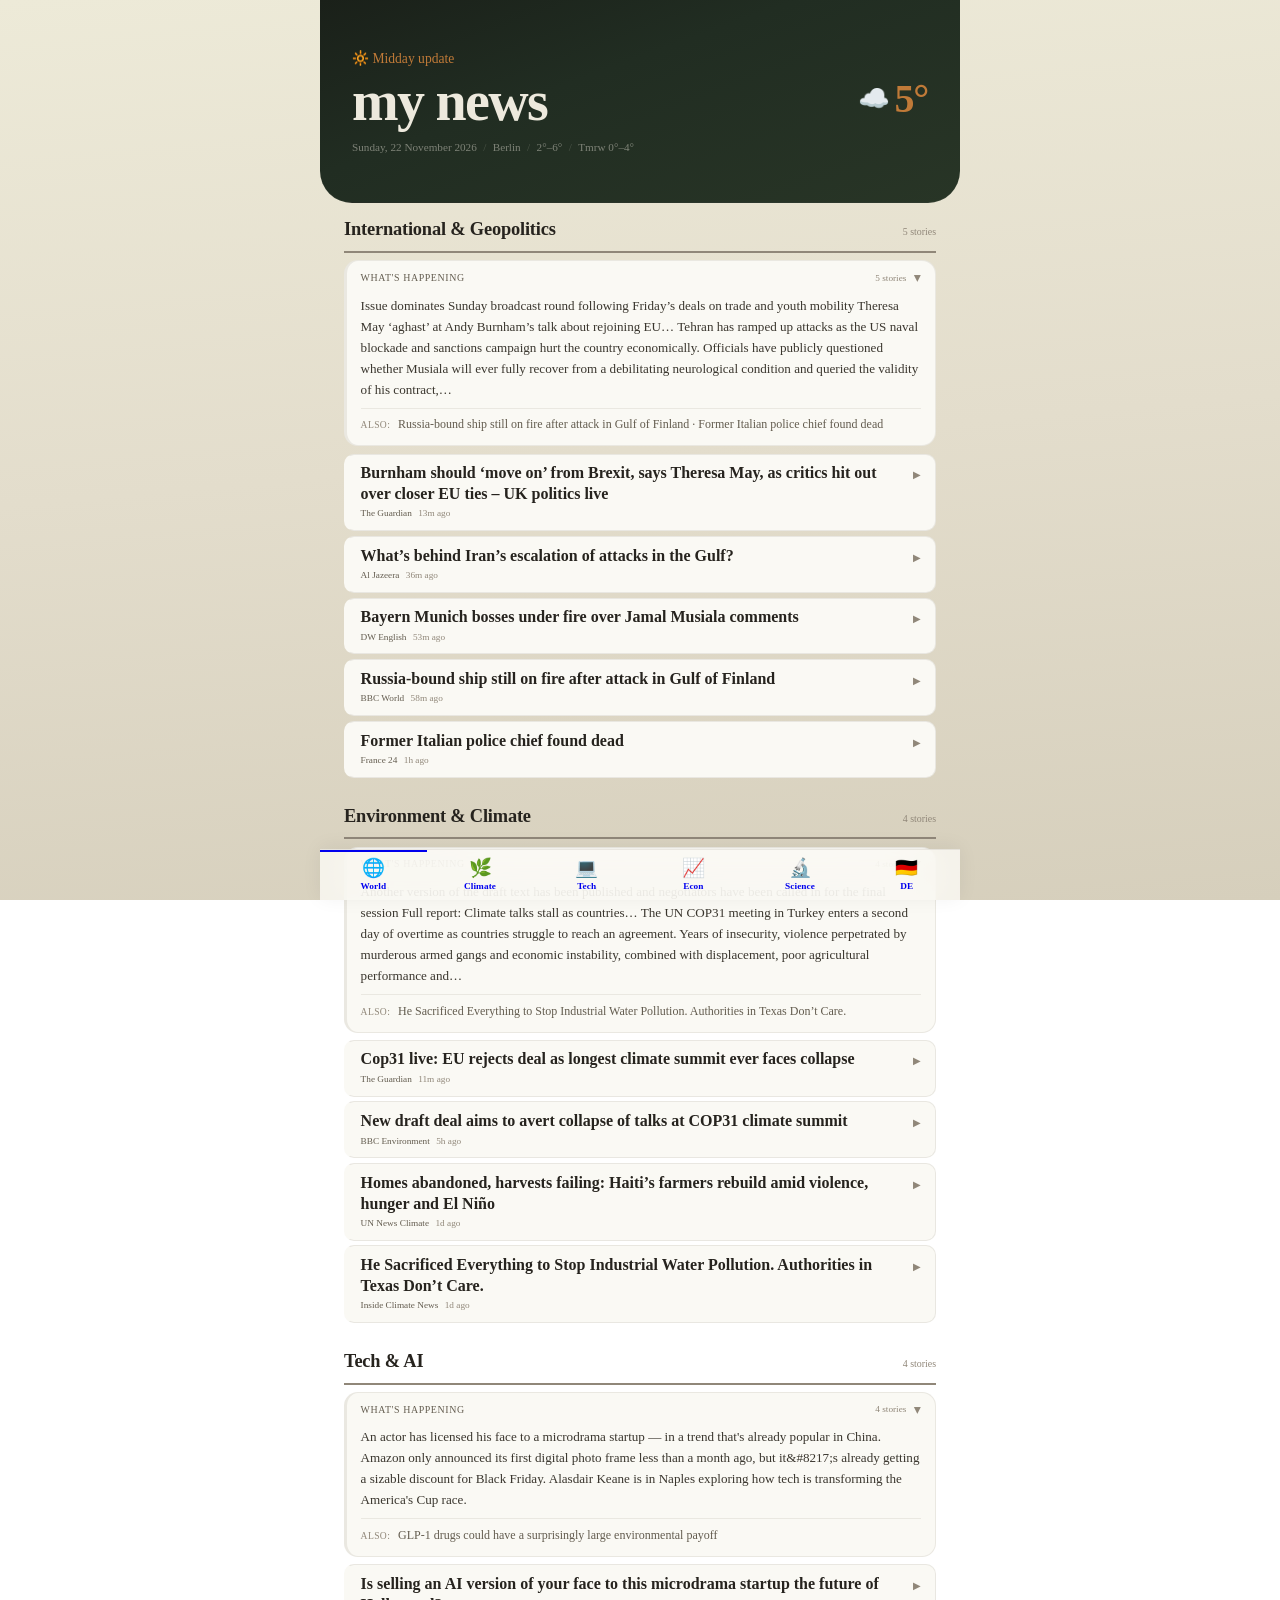
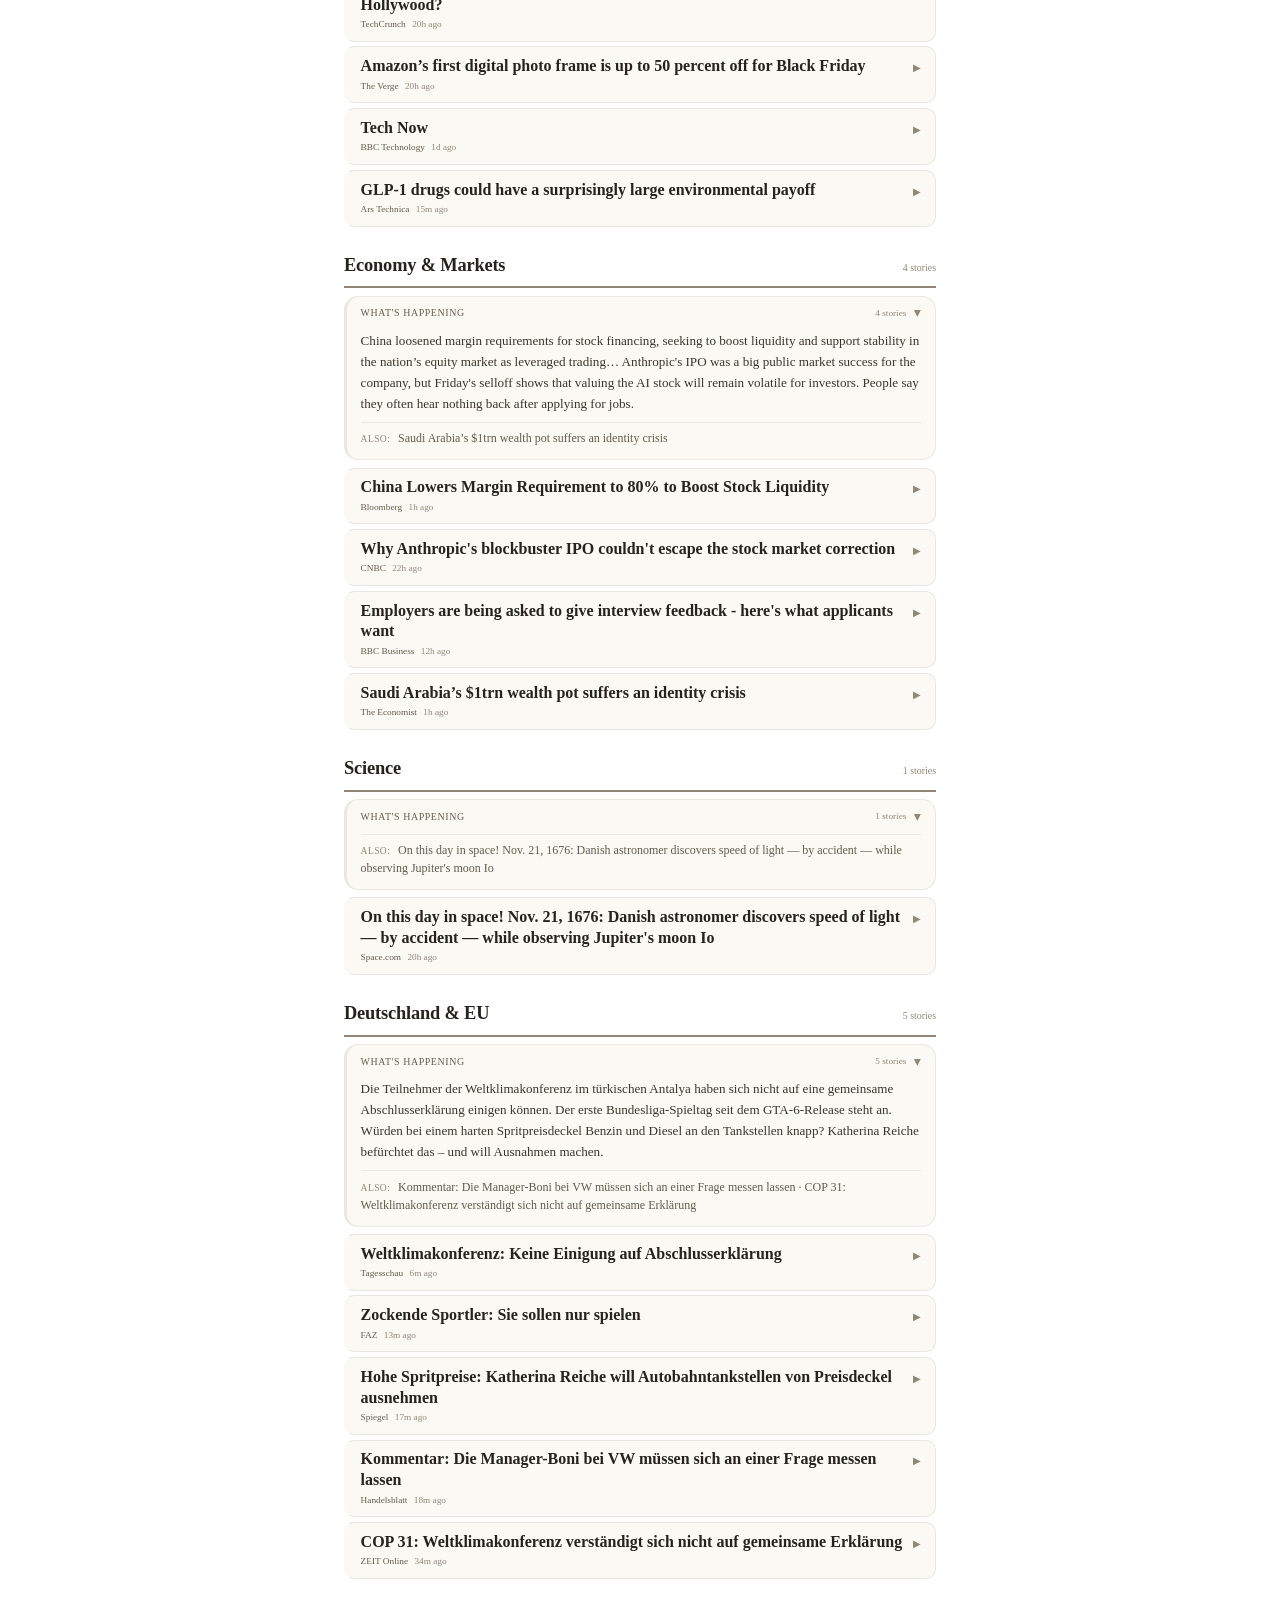
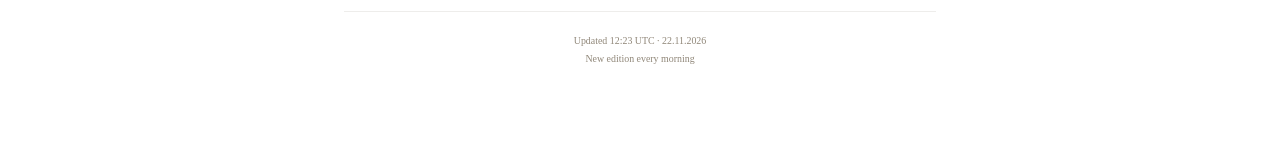
==== commit 682f3d79: "Edition 2026-11-22" ====
--- a/docs/index.html
+++ b/docs/index.html
@@ -641,19 +641,165 @@
 
     <!-- HERO: Greeting + Masthead + Weather combined -->
     <header class="hero">
-        <div class="hero-greeting">📋 Afternoon check-in</div>
+        <div class="hero-greeting">🔆 Midday update</div>
         <div class="hero-top">
             <h1 class="hero-title">my news</h1>
             
+            <div class="hero-weather">
+                <span class="hw-icon">☁️</span>
+                <span class="hw-temp">5&deg;</span>
+            </div>
+            
         </div>
         <div class="hero-meta">
-            <span>Saturday, 21 November 2026</span>
+            <span>Sunday, 22 November 2026</span>
             <span class="hero-sep">/</span>
             <span>Berlin</span>
             
+            <span class="hero-sep">/</span>
+            <span id="hw-today">2&deg;&ndash;6&deg;</span>
+            
+            
+            <span class="hero-sep">/</span>
+            <span id="hw-tmrw">Tmrw 0&deg;&ndash;4&deg;</span>
             
         </div>
 
+        
+        <div class="hero-hourly-wrap">
+            <div class="hero-hourly">
+                
+                <div class="hh" data-hour="13:00">
+                    <span class="hh-t">13:00</span>
+                    <span class="hh-i">☁️</span>
+                    <span class="hh-d">5&deg;</span>
+                    
+                </div>
+                
+                <div class="hh" data-hour="14:00">
+                    <span class="hh-t">14:00</span>
+                    <span class="hh-i">☁️</span>
+                    <span class="hh-d">5&deg;</span>
+                    
+                    <span class="hh-r">3%</span>
+                    
+                </div>
+                
+                <div class="hh" data-hour="15:00">
+                    <span class="hh-t">15:00</span>
+                    <span class="hh-i">☁️</span>
+                    <span class="hh-d">5&deg;</span>
+                    
+                    <span class="hh-r">3%</span>
+                    
+                </div>
+                
+                <div class="hh" data-hour="16:00">
+                    <span class="hh-t">16:00</span>
+                    <span class="hh-i">☁️</span>
+                    <span class="hh-d">4&deg;</span>
+                    
+                </div>
+                
+                <div class="hh" data-hour="17:00">
+                    <span class="hh-t">17:00</span>
+                    <span class="hh-i">☁️</span>
+                    <span class="hh-d">4&deg;</span>
+                    
+                    <span class="hh-r">8%</span>
+                    
+                </div>
+                
+                <div class="hh" data-hour="18:00">
+                    <span class="hh-t">18:00</span>
+                    <span class="hh-i">🌧️</span>
+                    <span class="hh-d">4&deg;</span>
+                    
+                    <span class="hh-r">13%</span>
+                    
+                </div>
+                
+                <div class="hh" data-hour="19:00">
+                    <span class="hh-t">19:00</span>
+                    <span class="hh-i">☁️</span>
+                    <span class="hh-d">4&deg;</span>
+                    
+                    <span class="hh-r">13%</span>
+                    
+                </div>
+                
+                <div class="hh" data-hour="20:00">
+                    <span class="hh-t">20:00</span>
+                    <span class="hh-i">☁️</span>
+                    <span class="hh-d">4&deg;</span>
+                    
+                    <span class="hh-r">5%</span>
+                    
+                </div>
+                
+                <div class="hh" data-hour="21:00">
+                    <span class="hh-t">21:00</span>
+                    <span class="hh-i">☁️</span>
+                    <span class="hh-d">3&deg;</span>
+                    
+                    <span class="hh-r">5%</span>
+                    
+                </div>
+                
+                <div class="hh" data-hour="22:00">
+                    <span class="hh-t">22:00</span>
+                    <span class="hh-i">☁️</span>
+                    <span class="hh-d">3&deg;</span>
+                    
+                    <span class="hh-r">8%</span>
+                    
+                </div>
+                
+                <div class="hh" data-hour="23:00">
+                    <span class="hh-t">23:00</span>
+                    <span class="hh-i">⛅</span>
+                    <span class="hh-d">2&deg;</span>
+                    
+                    <span class="hh-r">3%</span>
+                    
+                </div>
+                
+                <div class="hh" data-hour="00:00">
+                    <span class="hh-t">00:00</span>
+                    <span class="hh-i">⛅</span>
+                    <span class="hh-d">2&deg;</span>
+                    
+                    <span class="hh-r">5%</span>
+                    
+                </div>
+                
+                <div class="hh" data-hour="01:00">
+                    <span class="hh-t">01:00</span>
+                    <span class="hh-i">⛅</span>
+                    <span class="hh-d">2&deg;</span>
+                    
+                    <span class="hh-r">3%</span>
+                    
+                </div>
+                
+                <div class="hh" data-hour="02:00">
+                    <span class="hh-t">02:00</span>
+                    <span class="hh-i">☁️</span>
+                    <span class="hh-d">1&deg;</span>
+                    
+                </div>
+                
+                <div class="hh" data-hour="03:00">
+                    <span class="hh-t">03:00</span>
+                    <span class="hh-i">☁️</span>
+                    <span class="hh-d">1&deg;</span>
+                    
+                    <span class="hh-r">3%</span>
+                    
+                </div>
+                
+            </div>
+        </div>
         
     </header>
 
@@ -675,15 +821,15 @@
             </summary>
             <div class="tldr-body">
                 
-                <p class="tldr-para">Manchester-based Megatone Sound Foundation and Baron Turbo Charge have rejuvenated the culture to offer a sense of belonging and empowerment For a generation… Mexico’s military captured FBI-wanted cartel leader ‘El Chapo Isidro’ in Guasave, Sinaloa. A Russian tech firm backed by an oligarch close to President Vladimir Putin has secretly been collecting data from hundreds of thousands – possibly millions –…</p>
+                <p class="tldr-para">Issue dominates Sunday broadcast round following Friday’s deals on trade and youth mobility Theresa May ‘aghast’ at Andy Burnham’s talk about rejoining EU… Tehran has ramped up attacks as the US naval blockade and sanctions campaign hurt the country economically. Officials have publicly questioned whether Musiala will ever fully recover from a debilitating neurological condition and queried the validity of his contract,…</p>
                 
                 
                 <div class="tldr-also">
                     <span class="tldr-also-label">Also:</span>
                     
-                    <span class="tldr-also-item">COP31: UN Climate summit runs into overtime as deal remains elusive · </span>
-                    
-                    <span class="tldr-also-item">Denmark accuses Russia of plotting to assassinate US-Ukrainian rapper</span>
+                    <span class="tldr-also-item">Russia-bound ship still on fire after attack in Gulf of Finland · </span>
+                    
+                    <span class="tldr-also-item">Former Italian police chief found dead</span>
                     
                 </div>
                 
@@ -696,20 +842,20 @@
             <details class="story" data-cat="international">
                 <summary class="story-head">
                     <span class="story-row">
-                        <span class="story-title">‘Music was our teacher’: the sound system pioneers reviving the scene in Manchester and beyond</span>
+                        <span class="story-title">Burnham should ‘move on’ from Brexit, says Theresa May, as critics hit out over closer EU ties – UK politics live</span>
                         <span class="story-chevron">&#9654;</span>
                     </span>
                     <span class="story-meta">
                         <span class="story-src">The Guardian</span>
-                        <span>17m ago</span>
-                    </span>
-                </summary>
-                <div class="story-body">
-                    
-                    
-                    <p class="story-text">Manchester-based Megatone Sound Foundation and Baron Turbo Charge have rejuvenated the culture to offer a sense of belonging and empowerment For a generation of young Black Mancunians, some of the history lessons that mattered most were not taught in classrooms, but through towering stacks of amps and speakers, turntables and Jamaican records. “We didn’t know where we fit in. We didn’t know our history. Our parents were busy working two or three jobs,” says Errol “Barzy” Beaumont, a founder memb</p>
-                    
-                    <a href="https://www.theguardian.com/news/2026/nov/21/sound-system-pioneers-music-manchester-windrush" target="_blank" rel="noopener" class="story-link">
+                        <span>13m ago</span>
+                    </span>
+                </summary>
+                <div class="story-body">
+                    
+                    
+                    <p class="story-text">Issue dominates Sunday broadcast round following Friday’s deals on trade and youth mobility Theresa May ‘aghast’ at Andy Burnham’s talk about rejoining EU European Relations Minister Hamish Falconer on Sky this morning criticised the post from earlier this week, where the US president shared a picture of him embracing Putin under the caption “My Friend”. Falconer said Putin was a “butcher” and “not a friend of the UK”. One area where the UK is absolutely and completely united across the whole po</p>
+                    
+                    <a href="https://www.theguardian.com/politics/live/2026/nov/22/andy-burnham-brexit-theresa-may-michael-gove-latest-news-updates" target="_blank" rel="noopener" class="story-link">
                         Read at The Guardian &rarr;
                     </a>
                 </div>
@@ -718,20 +864,20 @@
             <details class="story" data-cat="international">
                 <summary class="story-head">
                     <span class="story-row">
-                        <span class="story-title">Mexico captures FBI-wanted cartel boss in military raid</span>
+                        <span class="story-title">What’s behind Iran’s escalation of attacks in the Gulf?</span>
                         <span class="story-chevron">&#9654;</span>
                     </span>
                     <span class="story-meta">
                         <span class="story-src">Al Jazeera</span>
-                        <span>24m ago</span>
-                    </span>
-                </summary>
-                <div class="story-body">
-                    
-                    
-                    <p class="story-text">Mexico’s military captured FBI-wanted cartel leader ‘El Chapo Isidro’ in Guasave, Sinaloa.</p>
-                    
-                    <a href="https://www.aljazeera.com/video/newsfeed/2026/11/21/mexico-captures-fbi-wanted-cartel-boss-in-military-raid?traffic_source=rss" target="_blank" rel="noopener" class="story-link">
+                        <span>36m ago</span>
+                    </span>
+                </summary>
+                <div class="story-body">
+                    
+                    
+                    <p class="story-text">Tehran has ramped up attacks as the US naval blockade and sanctions campaign hurt the country economically.</p>
+                    
+                    <a href="https://www.aljazeera.com/news/2026/11/22/whats-behind-irans-escalation-of-attacks-in-the-gulf?traffic_source=rss" target="_blank" rel="noopener" class="story-link">
                         Read at Al Jazeera &rarr;
                     </a>
                 </div>
@@ -740,7 +886,53 @@
             <details class="story" data-cat="international">
                 <summary class="story-head">
                     <span class="story-row">
-                        <span class="story-title">&#39;Accept cookies&#39;? Russia collects data from swaths of unknowing Swedes</span>
+                        <span class="story-title">Bayern Munich bosses under fire over Jamal Musiala comments</span>
+                        <span class="story-chevron">&#9654;</span>
+                    </span>
+                    <span class="story-meta">
+                        <span class="story-src">DW English</span>
+                        <span>53m ago</span>
+                    </span>
+                </summary>
+                <div class="story-body">
+                    
+                    
+                    <p class="story-text">Officials have publicly questioned whether Musiala will ever fully recover from a debilitating neurological condition and queried the validity of his contract, prompting criticism from fans, media and the FIFPRO union.</p>
+                    
+                    <a href="https://www.dw.com/en/bayern-munich-bosses-under-fire-over-jamal-musiala-comments/a-80013187?maca=en-rss-en-all-1573-rdf" target="_blank" rel="noopener" class="story-link">
+                        Read at DW English &rarr;
+                    </a>
+                </div>
+            </details>
+            
+            <details class="story" data-cat="international">
+                <summary class="story-head">
+                    <span class="story-row">
+                        <span class="story-title">Russia-bound ship still on fire after attack in Gulf of Finland</span>
+                        <span class="story-chevron">&#9654;</span>
+                    </span>
+                    <span class="story-meta">
+                        <span class="story-src">BBC World</span>
+                        <span>58m ago</span>
+                    </span>
+                </summary>
+                <div class="story-body">
+                    
+                    <img src="https://ichef.bbci.co.uk/ace/standard/240/cpsprodpb/d6f9/live/a55b16b0-e66d-11f1-9e24-791c5321ff0f.jpg" alt="" class="story-img" loading="lazy" decoding="async" onerror="this.remove()">
+                    
+                    
+                    <p class="story-text">Finnish defence forces say that Ukraine was likely behind the drone attack on the vessel.</p>
+                    
+                    <a href="https://www.bbc.co.uk/news/articles/cj752ddve27ko?at_medium=RSS&amp;at_campaign=rss" target="_blank" rel="noopener" class="story-link">
+                        Read at BBC World &rarr;
+                    </a>
+                </div>
+            </details>
+            
+            <details class="story" data-cat="international">
+                <summary class="story-head">
+                    <span class="story-row">
+                        <span class="story-title">Former Italian police chief found dead</span>
                         <span class="story-chevron">&#9654;</span>
                     </span>
                     <span class="story-meta">
@@ -750,59 +942,13 @@
                 </summary>
                 <div class="story-body">
                     
-                    <img src="https://s.france24.com/media/display/75dade0c-e500-11f1-86bd-1bac47ab2f5d/w:1024/p:16x9/AP21173406344763.jpg" alt="" class="story-img" loading="lazy" decoding="async" onerror="this.remove()">
-                    
-                    
-                    <p class="story-text">A Russian tech firm backed by an oligarch close to President Vladimir Putin has secretly been collecting data from hundreds of thousands – possibly millions – of Swedes, a newspaper investigation found. The revelation has rattled the Nordic nation, whose proximity to Russia and unusually open public records system make it particularly vulnerable to Moscow’s hybrid war tactics.</p>
-                    
-                    <a href="https://www.france24.com/en/europe/20261121-accept-cookies-russia-collected-data-swaths-unknowing-swedes" target="_blank" rel="noopener" class="story-link">
+                    <img src="https://s.france24.com/media/display/a9d7f9c0-e658-11f1-9bb1-ebb478925cf0/w:1024/p:16x9/EN-20261122-101007-101157-CS.jpg" alt="" class="story-img" loading="lazy" decoding="async" onerror="this.remove()">
+                    
+                    
+                    <p class="story-text">Italian Prime Minister Giorgia Meloni has expressed shock following the death of a former national police chief, whose body was found on Saturday. He had been under investigation over an alleged cover-up in an inquiry into a bombing linked to organised crime in Sicily. Jennie Shin reports.</p>
+                    
+                    <a href="https://www.france24.com/en/former-italian-police-chief-found-dead" target="_blank" rel="noopener" class="story-link">
                         Read at France 24 &rarr;
-                    </a>
-                </div>
-            </details>
-            
-            <details class="story" data-cat="international">
-                <summary class="story-head">
-                    <span class="story-row">
-                        <span class="story-title">COP31: UN Climate summit runs into overtime as deal remains elusive</span>
-                        <span class="story-chevron">&#9654;</span>
-                    </span>
-                    <span class="story-meta">
-                        <span class="story-src">DW English</span>
-                        <span>1h ago</span>
-                    </span>
-                </summary>
-                <div class="story-body">
-                    
-                    
-                    <p class="story-text">After nearly two weeks of negotiations, countries remain divided on how to fight global warming. A new draft declaration doesn&#39;t mention the phaseout of fossil fuels, the main drivers of climate change. DW has more.</p>
-                    
-                    <a href="https://www.dw.com/en/cop31-un-climate-summit-runs-into-overtime-as-deal-remains-elusive/live-79999516?maca=en-rss-en-all-1573-rdf" target="_blank" rel="noopener" class="story-link">
-                        Read at DW English &rarr;
-                    </a>
-                </div>
-            </details>
-            
-            <details class="story" data-cat="international">
-                <summary class="story-head">
-                    <span class="story-row">
-                        <span class="story-title">Denmark accuses Russia of plotting to assassinate US-Ukrainian rapper</span>
-                        <span class="story-chevron">&#9654;</span>
-                    </span>
-                    <span class="story-meta">
-                        <span class="story-src">BBC World</span>
-                        <span>1h ago</span>
-                    </span>
-                </summary>
-                <div class="story-body">
-                    
-                    <img src="https://ichef.bbci.co.uk/ace/standard/240/cpsprodpb/9834/live/684cb9a0-e527-11f1-b32f-b1f1a32fbf0e.jpg" alt="" class="story-img" loading="lazy" decoding="async" onerror="this.remove()">
-                    
-                    
-                    <p class="story-text">The Russian embassy in Denmark has denied the allegation, which has led to Russia&#39;s defence attaché being expelled.</p>
-                    
-                    <a href="https://www.bbc.co.uk/news/articles/cmde1lj4yjxno?at_medium=RSS&amp;at_campaign=rss" target="_blank" rel="noopener" class="story-link">
-                        Read at BBC World &rarr;
                     </a>
                 </div>
             </details>
@@ -825,13 +971,13 @@
             </summary>
             <div class="tldr-body">
                 
-                <p class="tldr-para">Environmental groups are aghast, but supporters say bill might be only chance to speed up clean energy projects The US Senate has passed a bill to fast-track… The Resistance, Part 3: A key ally to environmentalist Diane Wilson opposes a move by Texas regulators to issue Formosa Plastics Corp. A group of countries from Europe, Africa, Latin America and the Pacific has challenged the proposed COP31 agreement, demanding explicit action on fossil fuels…</p>
+                <p class="tldr-para">Another version of the draft text has been published and negotiators have been called in for the final session Full report: Climate talks stall as countries… The UN COP31 meeting in Turkey enters a second day of overtime as countries struggle to reach an agreement. Years of insecurity, violence perpetrated by murderous armed gangs and economic instability, combined with displacement, poor agricultural performance and…</p>
                 
                 
                 <div class="tldr-also">
                     <span class="tldr-also-label">Also:</span>
                     
-                    <span class="tldr-also-item">What are heat pumps and how much do they cost?</span>
+                    <span class="tldr-also-item">He Sacrificed Everything to Stop Industrial Water Pollution. Authorities in Texas Don’t Care.</span>
                     
                 </div>
                 
@@ -844,20 +990,20 @@
             <details class="story" data-cat="environment">
                 <summary class="story-head">
                     <span class="story-row">
-                        <span class="story-title">What to know about the US permitting bill, from datacenters to Trump’s arch</span>
+                        <span class="story-title">Cop31 live: EU rejects deal as longest climate summit ever faces collapse</span>
                         <span class="story-chevron">&#9654;</span>
                     </span>
                     <span class="story-meta">
                         <span class="story-src">The Guardian</span>
-                        <span>17h ago</span>
-                    </span>
-                </summary>
-                <div class="story-body">
-                    
-                    
-                    <p class="story-text">Environmental groups are aghast, but supporters say bill might be only chance to speed up clean energy projects The US Senate has passed a bill to fast-track energy and datacenter projects by removing environmental and legal guardrails. The legislation has caused a fraught divide among Democrats and green groups over whether this will help or hinder the effort to tackle the climate crisis. The sweeping bill, called the Bipartisan American Affordability and Jobs Act (or Baaja) , is now set for pa</p>
-                    
-                    <a href="https://www.theguardian.com/us-news/2026/nov/20/what-to-know-permitting-bill-energy-passed" target="_blank" rel="noopener" class="story-link">
+                        <span>11m ago</span>
+                    </span>
+                </summary>
+                <div class="story-body">
+                    
+                    
+                    <p class="story-text">Another version of the draft text has been published and negotiators have been called in for the final session Full report: Climate talks stall as countries mull showdown with Saudi Arabia over fossil fuel phaseout Mohamed Adow, director of Power Shift Africa, has been looking through the text and says: “This latest text is a total mess and countries should throw it out. It fails to deliver vital climate finance to the vulnerable while promoting far-fetched and eye wateringly expensive carbon re</p>
+                    
+                    <a href="https://www.theguardian.com/environment/live/2026/nov/22/cop31-climate-crisis-talks-turkey-latest-news-updates" target="_blank" rel="noopener" class="story-link">
                         Read at The Guardian &rarr;
                     </a>
                 </div>
@@ -866,12 +1012,60 @@
             <details class="story" data-cat="environment">
                 <summary class="story-head">
                     <span class="story-row">
+                        <span class="story-title">New draft deal aims to avert collapse of talks at COP31 climate summit</span>
+                        <span class="story-chevron">&#9654;</span>
+                    </span>
+                    <span class="story-meta">
+                        <span class="story-src">BBC Environment</span>
+                        <span>5h ago</span>
+                    </span>
+                </summary>
+                <div class="story-body">
+                    
+                    <img src="https://ichef.bbci.co.uk/ace/standard/240/cpsprodpb/9b71/live/e0c68530-e61e-11f1-94c8-1db910b5b42e.jpg" alt="" class="story-img" loading="lazy" decoding="async" onerror="this.remove()">
+                    
+                    
+                    <p class="story-text">The UN COP31 meeting in Turkey enters a second day of overtime as countries struggle to reach an agreement.</p>
+                    
+                    <a href="https://www.bbc.co.uk/news/articles/cq7827z2841zo?at_medium=RSS&amp;at_campaign=rss" target="_blank" rel="noopener" class="story-link">
+                        Read at BBC Environment &rarr;
+                    </a>
+                </div>
+            </details>
+            
+            <details class="story" data-cat="environment">
+                <summary class="story-head">
+                    <span class="story-row">
+                        <span class="story-title">Homes abandoned, harvests failing: Haiti’s farmers rebuild amid violence, hunger and El Niño</span>
+                        <span class="story-chevron">&#9654;</span>
+                    </span>
+                    <span class="story-meta">
+                        <span class="story-src">UN News Climate</span>
+                        <span>1d ago</span>
+                    </span>
+                </summary>
+                <div class="story-body">
+                    
+                    <img src="https://global.unitednations.entermediadb.net/assets/mediadb/services/module/asset/downloads/preset/Collections/Embargoed/20-05-2024-UNICEF-Haiti-12.jpg/image560x340cropped.jpg" alt="" class="story-img" loading="lazy" decoding="async" onerror="this.remove()">
+                    
+                    
+                    <p class="story-text">Years of insecurity, violence perpetrated by murderous armed gangs and economic instability, combined with displacement, poor agricultural performance and climate shocks, have left millions of Haitians struggling to meet their food needs.</p>
+                    
+                    <a href="https://news.un.org/feed/view/en/story/2026/11/1168834" target="_blank" rel="noopener" class="story-link">
+                        Read at UN News Climate &rarr;
+                    </a>
+                </div>
+            </details>
+            
+            <details class="story" data-cat="environment">
+                <summary class="story-head">
+                    <span class="story-row">
                         <span class="story-title">He Sacrificed Everything to Stop Industrial Water Pollution. Authorities in Texas Don’t Care.</span>
                         <span class="story-chevron">&#9654;</span>
                     </span>
                     <span class="story-meta">
                         <span class="story-src">Inside Climate News</span>
-                        <span>2h ago</span>
+                        <span>1d ago</span>
                     </span>
                 </summary>
                 <div class="story-body">
@@ -881,54 +1075,6 @@
                     
                     <a href="https://insideclimatenews.org/news/21112026/texas-wont-enforce-plastic-discharge-ban/" target="_blank" rel="noopener" class="story-link">
                         Read at Inside Climate News &rarr;
-                    </a>
-                </div>
-            </details>
-            
-            <details class="story" data-cat="environment">
-                <summary class="story-head">
-                    <span class="story-row">
-                        <span class="story-title">COP31: Countries demand stronger climate deal as talks in Antalya reach final day</span>
-                        <span class="story-chevron">&#9654;</span>
-                    </span>
-                    <span class="story-meta">
-                        <span class="story-src">UN News Climate</span>
-                        <span>1d ago</span>
-                    </span>
-                </summary>
-                <div class="story-body">
-                    
-                    <img src="https://global.unitednations.entermediadb.net/assets/mediadb/services/module/asset/downloads/preset/Collections/Production%20Library/2026/11/55662349225_208649f008_k.jpg/image560x340cropped.jpg" alt="" class="story-img" loading="lazy" decoding="async" onerror="this.remove()">
-                    
-                    
-                    <p class="story-text">A group of countries from Europe, Africa, Latin America and the Pacific has challenged the proposed COP31 agreement, demanding explicit action on fossil fuels and stronger climate finance. With the summit due to close on Friday, tensions are rising as activists warn the talks are headed for failure, and negotiators search for a deal that nearly 200 governments can accept.&amp;nbsp;</p>
-                    
-                    <a href="https://news.un.org/feed/view/en/story/2026/11/1168845" target="_blank" rel="noopener" class="story-link">
-                        Read at UN News Climate &rarr;
-                    </a>
-                </div>
-            </details>
-            
-            <details class="story" data-cat="environment">
-                <summary class="story-head">
-                    <span class="story-row">
-                        <span class="story-title">What are heat pumps and how much do they cost?</span>
-                        <span class="story-chevron">&#9654;</span>
-                    </span>
-                    <span class="story-meta">
-                        <span class="story-src">BBC Environment</span>
-                        <span>1d ago</span>
-                    </span>
-                </summary>
-                <div class="story-body">
-                    
-                    <img src="https://ichef.bbci.co.uk/ace/standard/240/cpsprodpb/3050/live/eba8d700-de8a-11f1-b88b-3f1671ea859d.jpg" alt="" class="story-img" loading="lazy" decoding="async" onerror="this.remove()">
-                    
-                    
-                    <p class="story-text">The government wants more homes to have heat pumps to cut fossil fuel use and drive down energy bills.</p>
-                    
-                    <a href="https://www.bbc.co.uk/news/articles/c8xgdv9e007o?at_medium=RSS&amp;at_campaign=rss" target="_blank" rel="noopener" class="story-link">
-                        Read at BBC Environment &rarr;
                     </a>
                 </div>
             </details>
@@ -939,256 +1085,11 @@
     <section class="section" id="tech" aria-label="Tech &amp; AI">
         <div class="sec-head" data-cat="tech">
             <h2 class="sec-label">Tech &amp; AI</h2>
-            <span class="sec-count">5 stories</span>
-        </div>
-
-        
-        <details class="tldr" data-cat="tech" open>
-            <summary class="tldr-head">
-                <span class="tldr-label">What's happening</span>
-                <span class="tldr-count">5 stories</span>
-                <span class="tldr-chevron">&#9654;</span>
-            </summary>
-            <div class="tldr-body">
-                
-                <p class="tldr-para">Test using prompts with unique, trackable secrets proves that data doesn&#39;t stay private. Exclusive: A simple security lapse exposed transcriptions of police interviews and bodycam footage on a cloud server without a password. He has been fired after losing the confidence of new White House chief of staff Stephen Miller, according to reports.</p>
-                
-                
-                <div class="tldr-also">
-                    <span class="tldr-also-label">Also:</span>
-                    
-                    <span class="tldr-also-item">Trump threatens ‘tremendous tax’ for moving AI data centers outside the US · </span>
-                    
-                    <span class="tldr-also-item">The most misunderstood graph in AI just got a major update</span>
-                    
-                </div>
-                
-            </div>
-        </details>
-        
-
-        
-            
-            <details class="story" data-cat="tech">
-                <summary class="story-head">
-                    <span class="story-row">
-                        <span class="story-title">Researcher plants 2m canaries into the AI supply chain. A privacy disaster surfaced.</span>
-                        <span class="story-chevron">&#9654;</span>
-                    </span>
-                    <span class="story-meta">
-                        <span class="story-src">Ars Technica</span>
-                        <span>15h ago</span>
-                    </span>
-                </summary>
-                <div class="story-body">
-                    
-                    <img src="https://cdn.arstechnica.net/wp-content/uploads/2026/11/ai-privacy-leakage-500x500.jpg" alt="" class="story-img" loading="lazy" decoding="async" onerror="this.remove()">
-                    
-                    
-                    <p class="story-text">Test using prompts with unique, trackable secrets proves that data doesn&#39;t stay private.</p>
-                    
-                    <a href="https://arstechnica.com/security/2026/11/a-leaky-ai-supply-chain-is-exposing-secret-user-data-at-an-alarming-rate/" target="_blank" rel="noopener" class="story-link">
-                        Read at Ars Technica &rarr;
-                    </a>
-                </div>
-            </details>
-            
-            <details class="story" data-cat="tech">
-                <summary class="story-head">
-                    <span class="story-row">
-                        <span class="story-title">A transcription firm used by police, prosecutors, and tech giants exposed customer data online</span>
-                        <span class="story-chevron">&#9654;</span>
-                    </span>
-                    <span class="story-meta">
-                        <span class="story-src">TechCrunch</span>
-                        <span>20h ago</span>
-                    </span>
-                </summary>
-                <div class="story-body">
-                    
-                    
-                    <p class="story-text">Exclusive: A simple security lapse exposed transcriptions of police interviews and bodycam footage on a cloud server without a password.</p>
-                    
-                    <a href="https://techcrunch.com/2026/11/20/a-transcription-firm-used-by-police-prosecutors-and-tech-giants-exposed-customer-data-online/" target="_blank" rel="noopener" class="story-link">
-                        Read at TechCrunch &rarr;
-                    </a>
-                </div>
-            </details>
-            
-            <details class="story" data-cat="tech">
-                <summary class="story-head">
-                    <span class="story-row">
-                        <span class="story-title">White House removes cyber-security chief after series of tech outages</span>
-                        <span class="story-chevron">&#9654;</span>
-                    </span>
-                    <span class="story-meta">
-                        <span class="story-src">BBC Technology</span>
-                        <span>17h ago</span>
-                    </span>
-                </summary>
-                <div class="story-body">
-                    
-                    <img src="https://ichef.bbci.co.uk/ace/standard/240/cpsprodpb/76fa/live/ea62ee60-e4bd-11f1-87df-79d8910e0f29.jpg" alt="" class="story-img" loading="lazy" decoding="async" onerror="this.remove()">
-                    
-                    
-                    <p class="story-text">He has been fired after losing the confidence of new White House chief of staff Stephen Miller, according to reports.</p>
-                    
-                    <a href="https://www.bbc.co.uk/news/articles/cwz0k3nn5p5mo?at_medium=RSS&amp;at_campaign=rss" target="_blank" rel="noopener" class="story-link">
-                        Read at BBC Technology &rarr;
-                    </a>
-                </div>
-            </details>
-            
-            <details class="story" data-cat="tech">
-                <summary class="story-head">
-                    <span class="story-row">
-                        <span class="story-title">Trump threatens ‘tremendous tax’ for moving AI data centers outside the US</span>
-                        <span class="story-chevron">&#9654;</span>
-                    </span>
-                    <span class="story-meta">
-                        <span class="story-src">The Verge</span>
-                        <span>17h ago</span>
-                    </span>
-                </summary>
-                <div class="story-body">
-                    
-                    
-                    <p class="story-text">President Donald Trump promised to put a &#34;tremendous tax&#34; on companies that build data centers outside of the US, even as states and cities around the country are placing restrictions on new applications to build them. &#34;We&#39;re not going to allow our companies to build data centers outside of our country,&#34; Trump said at a [&amp;#8230;]</p>
-                    
-                    <a href="https://www.theverge.com/policy/1038892/trump-foreign-data-centers-tax" target="_blank" rel="noopener" class="story-link">
-                        Read at The Verge &rarr;
-                    </a>
-                </div>
-            </details>
-            
-            <details class="story" data-cat="tech">
-                <summary class="story-head">
-                    <span class="story-row">
-                        <span class="story-title">The most misunderstood graph in AI just got a major update</span>
-                        <span class="story-chevron">&#9654;</span>
-                    </span>
-                    <span class="story-meta">
-                        <span class="story-src">MIT Tech Review</span>
-                        <span>18h ago</span>
-                    </span>
-                </summary>
-                <div class="story-body">
-                    
-                    
-                    <p class="story-text">A new report from the AI evaluation nonprofit METR finds that some AI capabilities are continuing to improve along an exponential trajectory—but it also indicates that models aren’t quite as good at tasks that require judgment as they are at coding. The report is an update to the organization’s time horizon plot, which was widely&amp;#8230;</p>
-                    
-                    <a href="https://www.technologyreview.com/2026/11/20/1149399/the-most-misunderstood-graph-in-ai-just-got-a-major-update/" target="_blank" rel="noopener" class="story-link">
-                        Read at MIT Tech Review &rarr;
-                    </a>
-                </div>
-            </details>
-            
-        
-    </section>
-    
-    <section class="section" id="economy" aria-label="Economy &amp; Markets">
-        <div class="sec-head" data-cat="economy">
-            <h2 class="sec-label">Economy &amp; Markets</h2>
-            <span class="sec-count">3 stories</span>
-        </div>
-
-        
-        <details class="tldr" data-cat="economy" open>
-            <summary class="tldr-head">
-                <span class="tldr-label">What's happening</span>
-                <span class="tldr-count">3 stories</span>
-                <span class="tldr-chevron">&#9654;</span>
-            </summary>
-            <div class="tldr-body">
-                
-                <p class="tldr-para">Anthropic&#39;s IPO was a big public market success for the company, but Friday&#39;s selloff shows that valuing the AI stock will remain volatile for investors. At a factory in Germany, there are increasingly hours when it is simply too expensive to produce steel. The trade deal is unlikely lower food prices for shoppers, but should boost the economy more than other post-Brexit agreements.</p>
-                
-                
-            </div>
-        </details>
-        
-
-        
-            
-            <details class="story" data-cat="economy">
-                <summary class="story-head">
-                    <span class="story-row">
-                        <span class="story-title">Why Anthropic&#39;s blockbuster IPO couldn&#39;t escape the market correction</span>
-                        <span class="story-chevron">&#9654;</span>
-                    </span>
-                    <span class="story-meta">
-                        <span class="story-src">CNBC</span>
-                        <span>6h ago</span>
-                    </span>
-                </summary>
-                <div class="story-body">
-                    
-                    
-                    <p class="story-text">Anthropic&#39;s IPO was a big public market success for the company, but Friday&#39;s selloff shows that valuing the AI stock will remain volatile for investors.</p>
-                    
-                    <a href="https://www.cnbc.com/2026/11/20/anthropic-ipo-ai-stock-market-selloff.html" target="_blank" rel="noopener" class="story-link">
-                        Read at CNBC &rarr;
-                    </a>
-                </div>
-            </details>
-            
-            <details class="story" data-cat="economy">
-                <summary class="story-head">
-                    <span class="story-row">
-                        <span class="story-title">Europe’s Power Market Is Flashing a Warning to Its Economy</span>
-                        <span class="story-chevron">&#9654;</span>
-                    </span>
-                    <span class="story-meta">
-                        <span class="story-src">Bloomberg</span>
-                        <span>3h ago</span>
-                    </span>
-                </summary>
-                <div class="story-body">
-                    
-                    
-                    <p class="story-text">At a factory in Germany, there are increasingly hours when it is simply too expensive to produce steel.</p>
-                    
-                    <a href="https://www.bloomberg.com/news/articles/2026-11-21/europe-s-power-market-is-flashing-a-warning-to-its-economy" target="_blank" rel="noopener" class="story-link">
-                        Read at Bloomberg &rarr;
-                    </a>
-                </div>
-            </details>
-            
-            <details class="story" data-cat="economy">
-                <summary class="story-head">
-                    <span class="story-row">
-                        <span class="story-title">Faisal Islam: This cost-cutting UK-EU deal doesn&#39;t mean lower prices will follow</span>
-                        <span class="story-chevron">&#9654;</span>
-                    </span>
-                    <span class="story-meta">
-                        <span class="story-src">BBC Business</span>
-                        <span>19h ago</span>
-                    </span>
-                </summary>
-                <div class="story-body">
-                    
-                    <img src="https://ichef.bbci.co.uk/ace/standard/240/cpsprodpb/bd6d/live/fa851d90-e4fe-11f1-a8e4-b1e12a49db15.jpg" alt="" class="story-img" loading="lazy" decoding="async" onerror="this.remove()">
-                    
-                    
-                    <p class="story-text">The trade deal is unlikely lower food prices for shoppers, but should boost the economy more than other post-Brexit agreements.</p>
-                    
-                    <a href="https://www.bbc.co.uk/news/articles/cm1wr029evnqo?at_medium=RSS&amp;at_campaign=rss" target="_blank" rel="noopener" class="story-link">
-                        Read at BBC Business &rarr;
-                    </a>
-                </div>
-            </details>
-            
-        
-    </section>
-    
-    <section class="section" id="science" aria-label="Science">
-        <div class="sec-head" data-cat="science">
-            <h2 class="sec-label">Science</h2>
             <span class="sec-count">4 stories</span>
         </div>
 
         
-        <details class="tldr" data-cat="science" open>
+        <details class="tldr" data-cat="tech" open>
             <summary class="tldr-head">
                 <span class="tldr-label">What's happening</span>
                 <span class="tldr-count">4 stories</span>
@@ -1196,13 +1097,13 @@
             </summary>
             <div class="tldr-body">
                 
-                <p class="tldr-para">SpaceX launched a classified mission for the U.S. Two mathematical investigations devised a way to possibly make gravity produce repulsion between objects, breaking away from a long-standing understanding of… When links in a communication network go down, messages can get routed in a loop.</p>
+                <p class="tldr-para">An actor has licensed his face to a microdrama startup — in a trend that&#39;s already popular in China. Amazon only announced its first digital photo frame less than a month ago, but it&amp;#8217;s already getting a sizable discount for Black Friday. Alasdair Keane is in Naples exploring how tech is transforming the America&#39;s Cup race.</p>
                 
                 
                 <div class="tldr-also">
                     <span class="tldr-also-label">Also:</span>
                     
-                    <span class="tldr-also-item">Scientists control a virtual fruit fly with map of insect’s brain</span>
+                    <span class="tldr-also-item">GLP-1 drugs could have a surprisingly large environmental payoff</span>
                     
                 </div>
                 
@@ -1212,96 +1113,274 @@
 
         
             
+            <details class="story" data-cat="tech">
+                <summary class="story-head">
+                    <span class="story-row">
+                        <span class="story-title">Is selling an AI version of your face to this microdrama startup the future of Hollywood?</span>
+                        <span class="story-chevron">&#9654;</span>
+                    </span>
+                    <span class="story-meta">
+                        <span class="story-src">TechCrunch</span>
+                        <span>20h ago</span>
+                    </span>
+                </summary>
+                <div class="story-body">
+                    
+                    
+                    <p class="story-text">An actor has licensed his face to a microdrama startup — in a trend that&#39;s already popular in China. Experts question the long-term consequences if this becomes a trend in Hollywood, too.</p>
+                    
+                    <a href="https://techcrunch.com/2026/11/21/is-selling-an-ai-version-of-your-face-to-this-microdrama-startup-the-future-of-hollywood/" target="_blank" rel="noopener" class="story-link">
+                        Read at TechCrunch &rarr;
+                    </a>
+                </div>
+            </details>
+            
+            <details class="story" data-cat="tech">
+                <summary class="story-head">
+                    <span class="story-row">
+                        <span class="story-title">Amazon’s first digital photo frame is up to 50 percent off for Black Friday</span>
+                        <span class="story-chevron">&#9654;</span>
+                    </span>
+                    <span class="story-meta">
+                        <span class="story-src">The Verge</span>
+                        <span>20h ago</span>
+                    </span>
+                </summary>
+                <div class="story-body">
+                    
+                    
+                    <p class="story-text">Amazon only announced its first digital photo frame less than a month ago, but it&amp;#8217;s already getting a sizable discount for Black Friday. You can currently grab the Alexa Photo Frame at Amazon and Best Buy starting at $114 ($115 off), making it a great holiday gift for anyone who loves displaying family photos. If [&amp;#8230;]</p>
+                    
+                    <a href="https://www.theverge.com/gadgets/1038762/amazon-alexa-photo-frame-black-friday-2026-deal-sale" target="_blank" rel="noopener" class="story-link">
+                        Read at The Verge &rarr;
+                    </a>
+                </div>
+            </details>
+            
+            <details class="story" data-cat="tech">
+                <summary class="story-head">
+                    <span class="story-row">
+                        <span class="story-title">Tech Now</span>
+                        <span class="story-chevron">&#9654;</span>
+                    </span>
+                    <span class="story-meta">
+                        <span class="story-src">BBC Technology</span>
+                        <span>1d ago</span>
+                    </span>
+                </summary>
+                <div class="story-body">
+                    
+                    <img src="https://ichef.bbci.co.uk/images/ic/240x135/p0pp14ps.jpg" alt="" class="story-img" loading="lazy" decoding="async" onerror="this.remove()">
+                    
+                    
+                    <p class="story-text">Alasdair Keane is in Naples exploring how tech is transforming the America&#39;s Cup race.</p>
+                    
+                    <a href="https://www.bbc.co.uk/iplayer/episode/m0034tjc?at_medium=RSS&amp;at_campaign=rss" target="_blank" rel="noopener" class="story-link">
+                        Read at BBC Technology &rarr;
+                    </a>
+                </div>
+            </details>
+            
+            <details class="story" data-cat="tech">
+                <summary class="story-head">
+                    <span class="story-row">
+                        <span class="story-title">GLP-1 drugs could have a surprisingly large environmental payoff</span>
+                        <span class="story-chevron">&#9654;</span>
+                    </span>
+                    <span class="story-meta">
+                        <span class="story-src">Ars Technica</span>
+                        <span>15m ago</span>
+                    </span>
+                </summary>
+                <div class="story-body">
+                    
+                    <img src="https://cdn.arstechnica.net/wp-content/uploads/2025/04/agriculture-500x500.jpg" alt="" class="story-img" loading="lazy" decoding="async" onerror="this.remove()">
+                    
+                    
+                    <p class="story-text">GLP-1 drugs could cut food demand enough to free farmland larger than Italy.</p>
+                    
+                    <a href="https://arstechnica.com/health/2026/11/glp-1-drugs-could-have-a-surprisingly-large-environmental-payoff/" target="_blank" rel="noopener" class="story-link">
+                        Read at Ars Technica &rarr;
+                    </a>
+                </div>
+            </details>
+            
+        
+    </section>
+    
+    <section class="section" id="economy" aria-label="Economy &amp; Markets">
+        <div class="sec-head" data-cat="economy">
+            <h2 class="sec-label">Economy &amp; Markets</h2>
+            <span class="sec-count">4 stories</span>
+        </div>
+
+        
+        <details class="tldr" data-cat="economy" open>
+            <summary class="tldr-head">
+                <span class="tldr-label">What's happening</span>
+                <span class="tldr-count">4 stories</span>
+                <span class="tldr-chevron">&#9654;</span>
+            </summary>
+            <div class="tldr-body">
+                
+                <p class="tldr-para">China loosened margin requirements for stock financing, seeking to boost liquidity and support stability in the nation’s equity market as leveraged trading… Anthropic&#39;s IPO was a big public market success for the company, but Friday&#39;s selloff shows that valuing the AI stock will remain volatile for investors. People say they often hear nothing back after applying for jobs.</p>
+                
+                
+                <div class="tldr-also">
+                    <span class="tldr-also-label">Also:</span>
+                    
+                    <span class="tldr-also-item">Saudi Arabia’s $1trn wealth pot suffers an identity crisis</span>
+                    
+                </div>
+                
+            </div>
+        </details>
+        
+
+        
+            
+            <details class="story" data-cat="economy">
+                <summary class="story-head">
+                    <span class="story-row">
+                        <span class="story-title">China Lowers Margin Requirement to 80% to Boost Stock Liquidity</span>
+                        <span class="story-chevron">&#9654;</span>
+                    </span>
+                    <span class="story-meta">
+                        <span class="story-src">Bloomberg</span>
+                        <span>1h ago</span>
+                    </span>
+                </summary>
+                <div class="story-body">
+                    
+                    
+                    <p class="story-text">China loosened margin requirements for stock financing, seeking to boost liquidity and support stability in the nation’s equity market as leveraged trading activity declined.</p>
+                    
+                    <a href="https://www.bloomberg.com/news/articles/2026-11-22/china-lowers-margin-requirement-to-80-to-boost-stock-liquidity" target="_blank" rel="noopener" class="story-link">
+                        Read at Bloomberg &rarr;
+                    </a>
+                </div>
+            </details>
+            
+            <details class="story" data-cat="economy">
+                <summary class="story-head">
+                    <span class="story-row">
+                        <span class="story-title">Why Anthropic&#39;s blockbuster IPO couldn&#39;t escape the stock market correction</span>
+                        <span class="story-chevron">&#9654;</span>
+                    </span>
+                    <span class="story-meta">
+                        <span class="story-src">CNBC</span>
+                        <span>22h ago</span>
+                    </span>
+                </summary>
+                <div class="story-body">
+                    
+                    
+                    <p class="story-text">Anthropic&#39;s IPO was a big public market success for the company, but Friday&#39;s selloff shows that valuing the AI stock will remain volatile for investors.</p>
+                    
+                    <a href="https://www.cnbc.com/2026/11/20/anthropic-ipo-ai-stock-market-selloff.html" target="_blank" rel="noopener" class="story-link">
+                        Read at CNBC &rarr;
+                    </a>
+                </div>
+            </details>
+            
+            <details class="story" data-cat="economy">
+                <summary class="story-head">
+                    <span class="story-row">
+                        <span class="story-title">Employers are being asked to give interview feedback - here&#39;s what applicants want</span>
+                        <span class="story-chevron">&#9654;</span>
+                    </span>
+                    <span class="story-meta">
+                        <span class="story-src">BBC Business</span>
+                        <span>12h ago</span>
+                    </span>
+                </summary>
+                <div class="story-body">
+                    
+                    <img src="https://ichef.bbci.co.uk/ace/standard/240/cpsprodpb/fb80/live/784ad260-e4e1-11f1-99b6-a35a62fa4264.jpg" alt="" class="story-img" loading="lazy" decoding="async" onerror="this.remove()">
+                    
+                    
+                    <p class="story-text">People say they often hear nothing back after applying for jobs. But could employers be forced to respond to every applicant?</p>
+                    
+                    <a href="https://www.bbc.co.uk/news/articles/cm2d94le23xyo?at_medium=RSS&amp;at_campaign=rss" target="_blank" rel="noopener" class="story-link">
+                        Read at BBC Business &rarr;
+                    </a>
+                </div>
+            </details>
+            
+            <details class="story" data-cat="economy">
+                <summary class="story-head">
+                    <span class="story-row">
+                        <span class="story-title">Saudi Arabia’s $1trn wealth pot suffers an identity crisis</span>
+                        <span class="story-chevron">&#9654;</span>
+                    </span>
+                    <span class="story-meta">
+                        <span class="story-src">The Economist</span>
+                        <span>1h ago</span>
+                    </span>
+                </summary>
+                <div class="story-body">
+                    
+                    
+                    <p class="story-text">The Public Investment Fund is distracted, and not just by war</p>
+                    
+                    <a href="https://www.economist.com/finance-and-economics/2026/11/22/saudi-arabias-1trn-wealth-pot-suffers-an-identity-crisis" target="_blank" rel="noopener" class="story-link">
+                        Read at The Economist &rarr;
+                    </a>
+                </div>
+            </details>
+            
+        
+    </section>
+    
+    <section class="section" id="science" aria-label="Science">
+        <div class="sec-head" data-cat="science">
+            <h2 class="sec-label">Science</h2>
+            <span class="sec-count">1 stories</span>
+        </div>
+
+        
+        <details class="tldr" data-cat="science" open>
+            <summary class="tldr-head">
+                <span class="tldr-label">What's happening</span>
+                <span class="tldr-count">1 stories</span>
+                <span class="tldr-chevron">&#9654;</span>
+            </summary>
+            <div class="tldr-body">
+                
+                
+                <div class="tldr-also">
+                    <span class="tldr-also-label">Also:</span>
+                    
+                    <span class="tldr-also-item">On this day in space! Nov. 21, 1676: Danish astronomer discovers speed of light — by accident — while observing Jupiter&#39;s moon Io</span>
+                    
+                </div>
+                
+            </div>
+        </details>
+        
+
+        
+            
             <details class="story" data-cat="science">
                 <summary class="story-head">
                     <span class="story-row">
-                        <span class="story-title">SpaceX launches classified mission for US Space Force from California</span>
+                        <span class="story-title">On this day in space! Nov. 21, 1676: Danish astronomer discovers speed of light — by accident — while observing Jupiter&#39;s moon Io</span>
                         <span class="story-chevron">&#9654;</span>
                     </span>
                     <span class="story-meta">
                         <span class="story-src">Space.com</span>
-                        <span>6h ago</span>
-                    </span>
-                </summary>
-                <div class="story-body">
-                    
-                    <img src="https://cdn.mos.cms.futurecdn.net/YaShmYFZ8edZqBUjFWgP3-1920-80.jpg" alt="" class="story-img" loading="lazy" decoding="async" onerror="this.remove()">
-                    
-                    
-                    <p class="story-text">SpaceX launched a classified mission for the U.S. Space Force tonight (Nov. 20), sending a mystery payload to orbit from California&#39;s central coast.</p>
-                    
-                    <a href="https://www.space.com/space-exploration/launches-spacecraft/spacex-falcon-9-classified-space-force-launch-ussf-317" target="_blank" rel="noopener" class="story-link">
+                        <span>20h ago</span>
+                    </span>
+                </summary>
+                <div class="story-body">
+                    
+                    <img src="https://cdn.mos.cms.futurecdn.net/hDwaad2isLaVa7K7amh3qf-1920-80.jpg" alt="" class="story-img" loading="lazy" decoding="async" onerror="this.remove()">
+                    
+                    
+                    <p class="story-text">On Nov. 21, 1676, the Danish astronomer Ole Rømer discovered the speed of lightwhile observing Jupiter and its moon volcanic moon Io. Here&#39;s why it mattered.</p>
+                    
+                    <a href="https://www.space.com/space-exploration/on-this-day-in-space-november-21-2026" target="_blank" rel="noopener" class="story-link">
                         Read at Space.com &rarr;
-                    </a>
-                </div>
-            </details>
-            
-            <details class="story" data-cat="science">
-                <summary class="story-head">
-                    <span class="story-row">
-                        <span class="story-title">Quantum effect could reverse gravity and violate Einstein’s theory of relativity</span>
-                        <span class="story-chevron">&#9654;</span>
-                    </span>
-                    <span class="story-meta">
-                        <span class="story-src">New Scientist</span>
-                        <span>14h ago</span>
-                    </span>
-                </summary>
-                <div class="story-body">
-                    
-                    <img src="https://www.newscientist.com/wp-content/uploads/2026/11/SEI_321280192.jpg" alt="" class="story-img" loading="lazy" decoding="async" onerror="this.remove()">
-                    
-                    
-                    <p class="story-text">Two mathematical investigations devised a way to possibly make gravity produce repulsion between objects, breaking away from a long-standing understanding of this force</p>
-                    
-                    <a href="https://www.newscientist.com/article/2599897-quantum-effect-could-reverse-gravity-and-violate-einsteins-theory-of-relativity/?utm_campaign=RSS|NSNS&amp;utm_content=news&amp;utm_medium=RSS&amp;utm_source=NSNS" target="_blank" rel="noopener" class="story-link">
-                        Read at New Scientist &rarr;
-                    </a>
-                </div>
-            </details>
-            
-            <details class="story" data-cat="science">
-                <summary class="story-head">
-                    <span class="story-row">
-                        <span class="story-title">Network Researchers Nail Down Theory of ‘Perfect Resilience’</span>
-                        <span class="story-chevron">&#9654;</span>
-                    </span>
-                    <span class="story-meta">
-                        <span class="story-src">Quanta Magazine</span>
-                        <span>21h ago</span>
-                    </span>
-                </summary>
-                <div class="story-body">
-                    
-                    <img src="https://www.quantamagazine.org/wp-content/uploads/2026/11/net-resilience-cr.DVDP-Default.webp" alt="" class="story-img" loading="lazy" decoding="async" onerror="this.remove()">
-                    
-                    
-                    <p class="story-text">When links in a communication network go down, messages can get routed in a loop. Computer scientists now know that four simple network structures are to blame. The post Network Researchers Nail Down Theory of ‘Perfect Resilience’ first appeared on Quanta Magazine</p>
-                    
-                    <a href="https://www.quantamagazine.org/network-researchers-nail-down-theory-of-perfect-resilience-20261120/" target="_blank" rel="noopener" class="story-link">
-                        Read at Quanta Magazine &rarr;
-                    </a>
-                </div>
-            </details>
-            
-            <details class="story" data-cat="science">
-                <summary class="story-head">
-                    <span class="story-row">
-                        <span class="story-title">Scientists control a virtual fruit fly with map of insect’s brain</span>
-                        <span class="story-chevron">&#9654;</span>
-                    </span>
-                    <span class="story-meta">
-                        <span class="story-src">Science (AAAS)</span>
-                        <span>1d ago</span>
-                    </span>
-                </summary>
-                <div class="story-body">
-                    
-                    
-                    <p class="story-text">Modeling effort aims to predict how neuron activity drives animal movement</p>
-                    
-                    <a href="https://www.science.org/content/article/scientists-control-virtual-fruit-fly-map-insect-s-brain" target="_blank" rel="noopener" class="story-link">
-                        Read at Science (AAAS) &rarr;
                     </a>
                 </div>
             </details>
@@ -1324,15 +1403,15 @@
             </summary>
             <div class="tldr-body">
                 
-                <p class="tldr-para">1980 trank jeder Deutsche im Schnitt eine Badewanne voller Bier, mittlerweile ist es beinahe nur noch halb so viel. Dänemarks Geheimdienst vermutet Russland hinter dem Anschlagsversuch auf einen ukrainischen Rapper. Die Behörde war erst im September Opfer einer Cyberattacke geworden.</p>
+                <p class="tldr-para">Die Teilnehmer der Weltklimakonferenz im türkischen Antalya haben sich nicht auf eine gemeinsame Abschlusserklärung einigen können. Der erste Bundesliga-Spieltag seit dem GTA-6-Release steht an. Würden bei einem harten Spritpreisdeckel Benzin und Diesel an den Tankstellen knapp? Katherina Reiche befürchtet das – und will Ausnahmen machen.</p>
                 
                 
                 <div class="tldr-also">
                     <span class="tldr-also-label">Also:</span>
                     
-                    <span class="tldr-also-item">Mick Jagger: Rolling Stones-Frontmann Mick Jagger wundert sich über Vorbehalte gegen Migration · </span>
-                    
-                    <span class="tldr-also-item">COP31: Die Weltklimakonferenz ringt weiter um ein Abschlussdokument</span>
+                    <span class="tldr-also-item">Kommentar: Die Manager-Boni bei VW müssen sich an einer Frage messen lassen · </span>
+                    
+                    <span class="tldr-also-item">COP 31: Weltklimakonferenz verständigt sich nicht auf gemeinsame Erklärung</span>
                     
                 </div>
                 
@@ -1345,22 +1424,44 @@
             <details class="story" data-cat="germany">
                 <summary class="story-head">
                     <span class="story-row">
-                        <span class="story-title">Schneller Schlau: Bier auf dem Rückzug</span>
+                        <span class="story-title">Weltklimakonferenz: Keine Einigung auf Abschlusserklärung</span>
+                        <span class="story-chevron">&#9654;</span>
+                    </span>
+                    <span class="story-meta">
+                        <span class="story-src">Tagesschau</span>
+                        <span>6m ago</span>
+                    </span>
+                </summary>
+                <div class="story-body">
+                    
+                    
+                    <p class="story-text">Die Teilnehmer der Weltklimakonferenz im türkischen Antalya haben sich nicht auf eine gemeinsame Abschlusserklärung einigen können. Zuvor hatte es am Papier unter anderem von Deutschland und der EU scharfe Kritik gegeben.</p>
+                    
+                    <a href="https://www.tagesschau.de/ausland/asien/eilmeldung-weltklimakonferenz-cop31-antalya-kein-abschlussdokument-100.html" target="_blank" rel="noopener" class="story-link">
+                        Read at Tagesschau &rarr;
+                    </a>
+                </div>
+            </details>
+            
+            <details class="story" data-cat="germany">
+                <summary class="story-head">
+                    <span class="story-row">
+                        <span class="story-title">Zockende Sportler: Sie sollen nur spielen</span>
                         <span class="story-chevron">&#9654;</span>
                     </span>
                     <span class="story-meta">
                         <span class="story-src">FAZ</span>
-                        <span>just now</span>
-                    </span>
-                </summary>
-                <div class="story-body">
-                    
-                    <img src="https://media0.faz.net/image/a7f0a64357a0/w3870h2177x945y0/202611/28d9be25-8fe6-497e-97b1-720e9bedaab7/lto5x7yaj57t.webp" alt="" class="story-img" loading="lazy" decoding="async" onerror="this.remove()">
-                    
-                    
-                    <p class="story-text">1980 trank jeder Deutsche im Schnitt eine Badewanne voller Bier, mittlerweile ist es beinahe nur noch halb so viel. In der Rangliste der größten Braukonzerne spielen deutsche kaum noch eine Rolle.</p>
-                    
-                    <a href="https://www.faz.net/aktuell/wirtschaft/schneller-schlau/das-bier-ist-auf-dem-rueckzug-201698741.html" target="_blank" rel="noopener" class="story-link">
+                        <span>13m ago</span>
+                    </span>
+                </summary>
+                <div class="story-body">
+                    
+                    <img src="https://media0.faz.net/image/a14afa425484/w2000h1125x0y15/202611/efa6fca9-f5c3-40d7-93c0-c9522a09abea/in-der-echten-welt-duerfen.webp" alt="" class="story-img" loading="lazy" decoding="async" onerror="this.remove()">
+                    
+                    
+                    <p class="story-text">Der erste Bundesliga-Spieltag seit dem GTA-6-Release steht an. Müssen sich die Klubs um die Leistungsfähigkeit ihrer Spieler sorgen? Nicht der FC Bayern, obwohl dessen Bestverdiener online zockt.</p>
+                    
+                    <a href="https://www.faz.net/aktuell/sport/fussball/bundesliga/gta-6-und-der-fussball-muessen-klubs-ihre-spieler-schuetzen-201701012.html" target="_blank" rel="noopener" class="story-link">
                         Read at FAZ &rarr;
                     </a>
                 </div>
@@ -1369,93 +1470,71 @@
             <details class="story" data-cat="germany">
                 <summary class="story-head">
                     <span class="story-row">
-                        <span class="story-title">Russland: Dänemark fordert nach vereiteltem Attentat strengere EU-Einreiseregeln</span>
+                        <span class="story-title">Hohe Spritpreise: Katherina Reiche will Autobahntankstellen von Preisdeckel ausnehmen</span>
+                        <span class="story-chevron">&#9654;</span>
+                    </span>
+                    <span class="story-meta">
+                        <span class="story-src">Spiegel</span>
+                        <span>17m ago</span>
+                    </span>
+                </summary>
+                <div class="story-body">
+                    
+                    <img src="https://cdn.prod.www.spiegel.de/images/c05d8e73-31dd-46f5-a08f-39ab7ffc6608_w520_r2.08_fpx69.99_fpy45.jpg" alt="" class="story-img" loading="lazy" decoding="async" onerror="this.remove()">
+                    
+                    
+                    <p class="story-text">Würden bei einem harten Spritpreisdeckel Benzin und Diesel an den Tankstellen knapp? Katherina Reiche befürchtet das – und will Ausnahmen machen. Linke und Grüne kritisieren die Wirtschaftsministerin.</p>
+                    
+                    <a href="https://www.spiegel.de/wirtschaft/service/hohe-spritpreise-katherina-reiche-will-autobahntankstellen-von-preisdeckel-ausnehmen-a-98639391-2d38-4b1a-873b-927535a346a9#ref=rss" target="_blank" rel="noopener" class="story-link">
+                        Read at Spiegel &rarr;
+                    </a>
+                </div>
+            </details>
+            
+            <details class="story" data-cat="germany">
+                <summary class="story-head">
+                    <span class="story-row">
+                        <span class="story-title">Kommentar: Die Manager-Boni bei VW müssen sich an einer Frage messen lassen</span>
+                        <span class="story-chevron">&#9654;</span>
+                    </span>
+                    <span class="story-meta">
+                        <span class="story-src">Handelsblatt</span>
+                        <span>18m ago</span>
+                    </span>
+                </summary>
+                <div class="story-body">
+                    
+                    <img src="https://images.handelsblatt.com/duGFCGr23bG8/cover/900/506/0/0/305/305/0.5/0.5/19.11.2026-niedersachsen-wolfsburg-ein-pfeil-auf-einem-verkehrsschild-zeigt-nach-unten-am-tor-san.jpg" alt="" class="story-img" loading="lazy" decoding="async" onerror="this.remove()">
+                    
+                    
+                    <p class="story-text">Das Management von Deutschlands größtem Autobauer hat ziemlich genaue Vorstellungen davon, was seine Beschäftigten leisten sollen. Das hat Konsequenzen. Ein Vorschlag.</p>
+                    
+                    <a href="https://www.handelsblatt.com/meinung/kommentare/kommentar-die-manager-boni-bei-vw-muessen-sich-an-einer-frage-messen-lassen/100271186.html" target="_blank" rel="noopener" class="story-link">
+                        Read at Handelsblatt &rarr;
+                    </a>
+                </div>
+            </details>
+            
+            <details class="story" data-cat="germany">
+                <summary class="story-head">
+                    <span class="story-row">
+                        <span class="story-title">COP 31: Weltklimakonferenz verständigt sich nicht auf gemeinsame Erklärung</span>
                         <span class="story-chevron">&#9654;</span>
                     </span>
                     <span class="story-meta">
                         <span class="story-src">ZEIT Online</span>
-                        <span>11m ago</span>
-                    </span>
-                </summary>
-                <div class="story-body">
-                    
-                    <img src="https://img.zeit.de/politik/ausland/2026-11/daenemark-eu-einreisebeschraenkungen-russland-touristen-gxe-foto-1/original__640x360" alt="" class="story-img" loading="lazy" decoding="async" onerror="this.remove()">
-                    
-                    
-                    <p class="story-text">Dänemarks Geheimdienst vermutet Russland hinter dem Anschlagsversuch auf einen ukrainischen Rapper. Das Land schlägt als Reaktion einen EU-Visastopp für Russen vor.</p>
-                    
-                    <a href="https://www.zeit.de/politik/ausland/2026-11/daenemark-eu-einreisebeschraenkungen-russland-touristen-gxe" target="_blank" rel="noopener" class="story-link">
+                        <span>34m ago</span>
+                    </span>
+                </summary>
+                <div class="story-body">
+                    
+                    <img src="https://img.zeit.de/gesellschaft/zeitgeschehen/2026-11/tuerkei-klimakonferenz-einigung/original__640x360" alt="" class="story-img" loading="lazy" decoding="async" onerror="this.remove()">
+                    
+                    
+                    <p class="story-text">Die 31. Weltklimakonferenz hat sich nicht auf eine gemeinsame Abschlusserklärung geeinigt. Es seien keine Beschlüsse gefasst ​worden, sagte Konferenzpräsident Kurum.</p>
+                    
+                    <a href="https://www.zeit.de/politik/ausland/2026-11/31-weltklimakonferenz-keine-einigung-cop-antalya" target="_blank" rel="noopener" class="story-link">
                         Read at ZEIT Online &rarr;
-                    </a>
-                </div>
-            </details>
-            
-            <details class="story" data-cat="germany">
-                <summary class="story-head">
-                    <span class="story-row">
-                        <span class="story-title">US-Berichte: Wieder Hackerangriff auf FBI</span>
-                        <span class="story-chevron">&#9654;</span>
-                    </span>
-                    <span class="story-meta">
-                        <span class="story-src">DW Deutsch</span>
-                        <span>38m ago</span>
-                    </span>
-                </summary>
-                <div class="story-body">
-                    
-                    
-                    <p class="story-text">Die Behörde war erst im September Opfer einer Cyberattacke geworden. Auch das Landwirtschaftsministerium soll diesmal im Visier von Hackern gestanden haben.</p>
-                    
-                    <a href="https://www.dw.com/de/us-berichte-wieder-hackerangriff-auf-fbi/a-80009259?maca=de-rss-de-all-1119-rdf" target="_blank" rel="noopener" class="story-link">
-                        Read at DW Deutsch &rarr;
-                    </a>
-                </div>
-            </details>
-            
-            <details class="story" data-cat="germany">
-                <summary class="story-head">
-                    <span class="story-row">
-                        <span class="story-title">Mick Jagger: Rolling Stones-Frontmann Mick Jagger wundert sich über Vorbehalte gegen Migration</span>
-                        <span class="story-chevron">&#9654;</span>
-                    </span>
-                    <span class="story-meta">
-                        <span class="story-src">Spiegel</span>
-                        <span>38m ago</span>
-                    </span>
-                </summary>
-                <div class="story-body">
-                    
-                    <img src="https://cdn.prod.www.spiegel.de/images/1900819c-8a83-4762-a6c4-9a2d0ed96377_w520_r2.08_fpx58.03_fpy44.99.jpg" alt="" class="story-img" loading="lazy" decoding="async" onerror="this.remove()">
-                    
-                    
-                    <p class="story-text">Fast überall auf der Welt haben Migranten einen schweren Stand. Mick Jagger will sich damit nicht abfinden. Menschen sollten zusammenhalten, erklärte der Rolling-Stones-Sänger jetzt in einem Interview.</p>
-                    
-                    <a href="https://www.spiegel.de/kultur/musik/mick-jagger-rolling-stones-frontmann-mick-jagger-wundert-sich-ueber-vorbehalte-gegen-migration-a-fc00f367-f024-4594-b257-7911983d40b2#ref=rss" target="_blank" rel="noopener" class="story-link">
-                        Read at Spiegel &rarr;
-                    </a>
-                </div>
-            </details>
-            
-            <details class="story" data-cat="germany">
-                <summary class="story-head">
-                    <span class="story-row">
-                        <span class="story-title">COP31: Die Weltklimakonferenz ringt weiter um ein Abschlussdokument</span>
-                        <span class="story-chevron">&#9654;</span>
-                    </span>
-                    <span class="story-meta">
-                        <span class="story-src">Handelsblatt</span>
-                        <span>49m ago</span>
-                    </span>
-                </summary>
-                <div class="story-body">
-                    
-                    <img src="https://images.handelsblatt.com/OBpEiYmZzQUd/cover/900/506/693/729/0/1425/0.5/0.5/cop31-climate-summit-continues-in-turkiye-s-antalya-antalya-turkiye-november-20-the-31st-confere.jpg" alt="" class="story-img" loading="lazy" decoding="async" onerror="this.remove()">
-                    
-                    
-                    <p class="story-text">Das Verbrennen von Öl, Gas und Kohle lässt die Klimakrise eskalieren. Doch werden sie in der Abschlusserklärung erwähnt? Das ist nur eine der Fragen, um die man in Antalya streitet.</p>
-                    
-                    <a href="https://www.handelsblatt.com/politik/deutschland/cop31-die-weltklimakonferenz-ringt-weiter-um-ein-abschlussdokument/100270720.html" target="_blank" rel="noopener" class="story-link">
-                        Read at Handelsblatt &rarr;
                     </a>
                 </div>
             </details>
@@ -1504,7 +1583,7 @@
 
     <!-- FOOTER -->
     <footer class="foot">
-        Updated 12:18 UTC &middot; 21.11.2026<br>
+        Updated 12:23 UTC &middot; 22.11.2026<br>
         New edition every morning
     </footer>
 
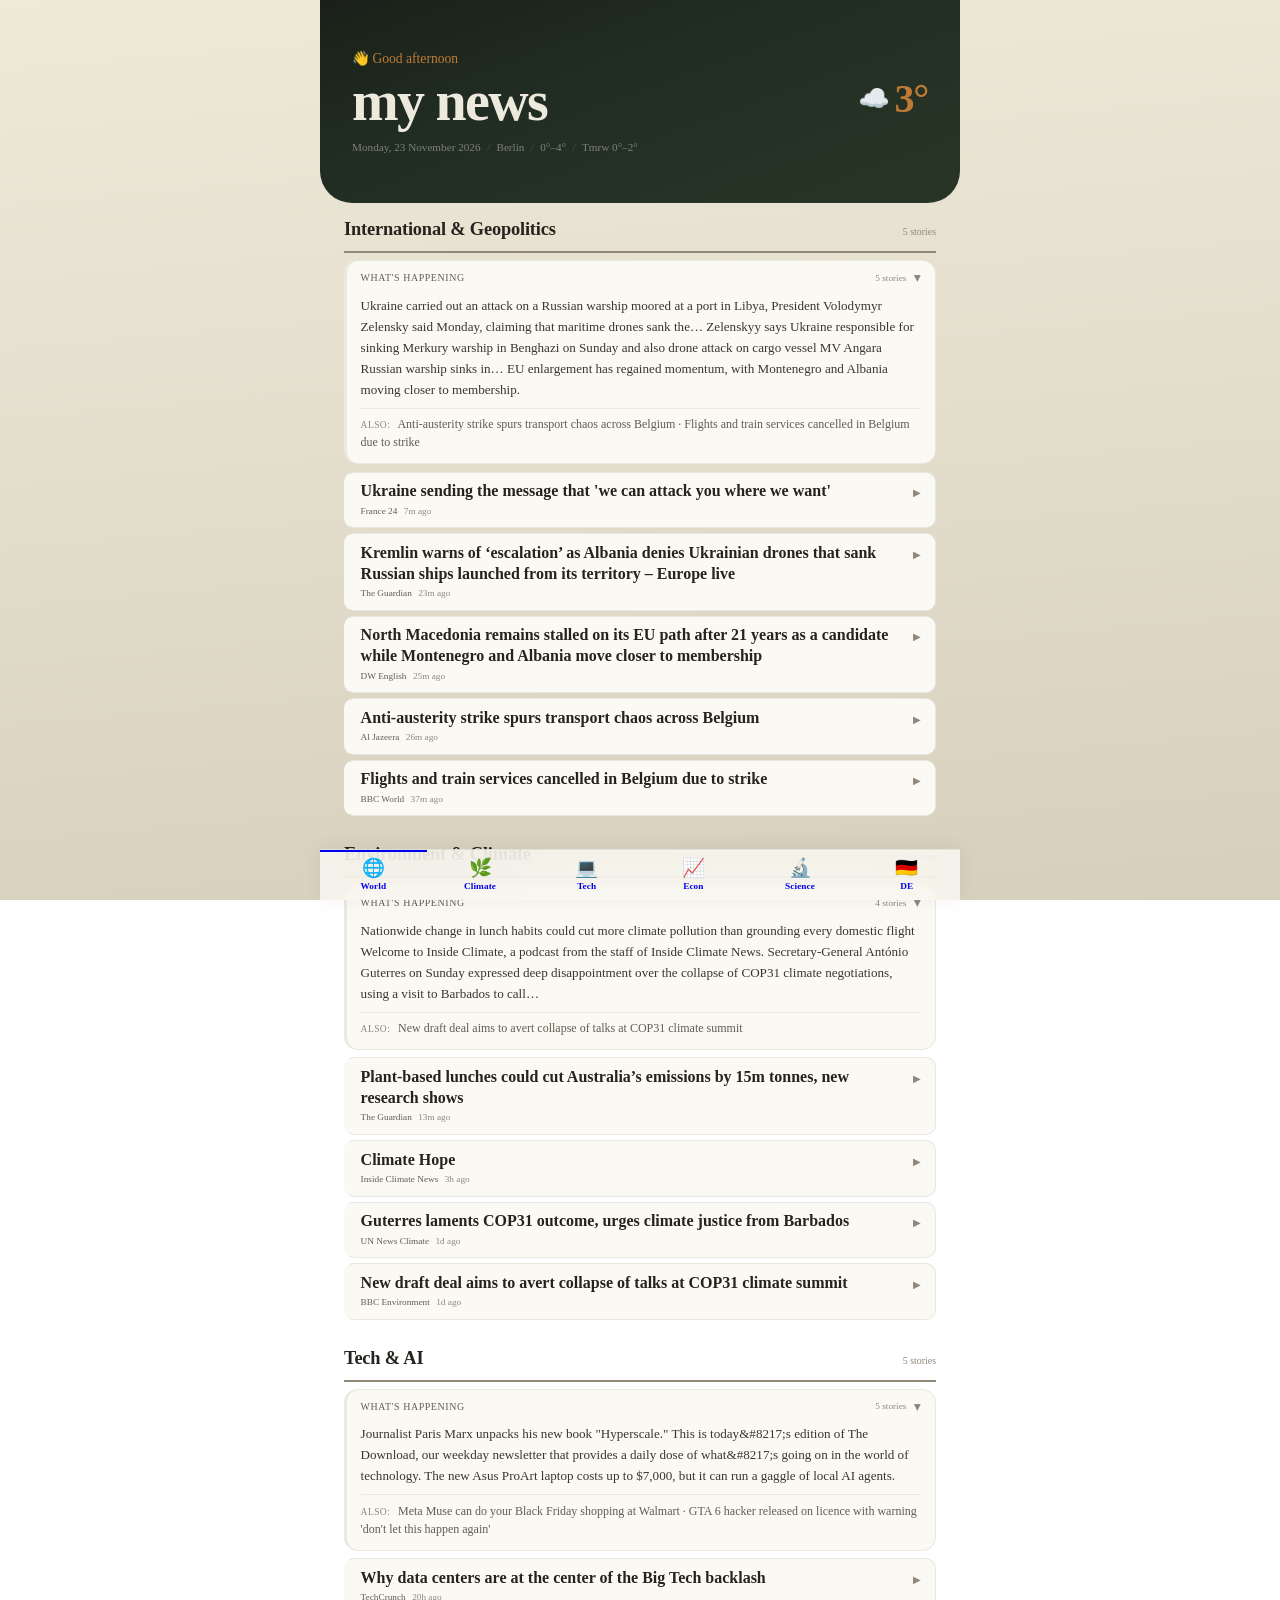
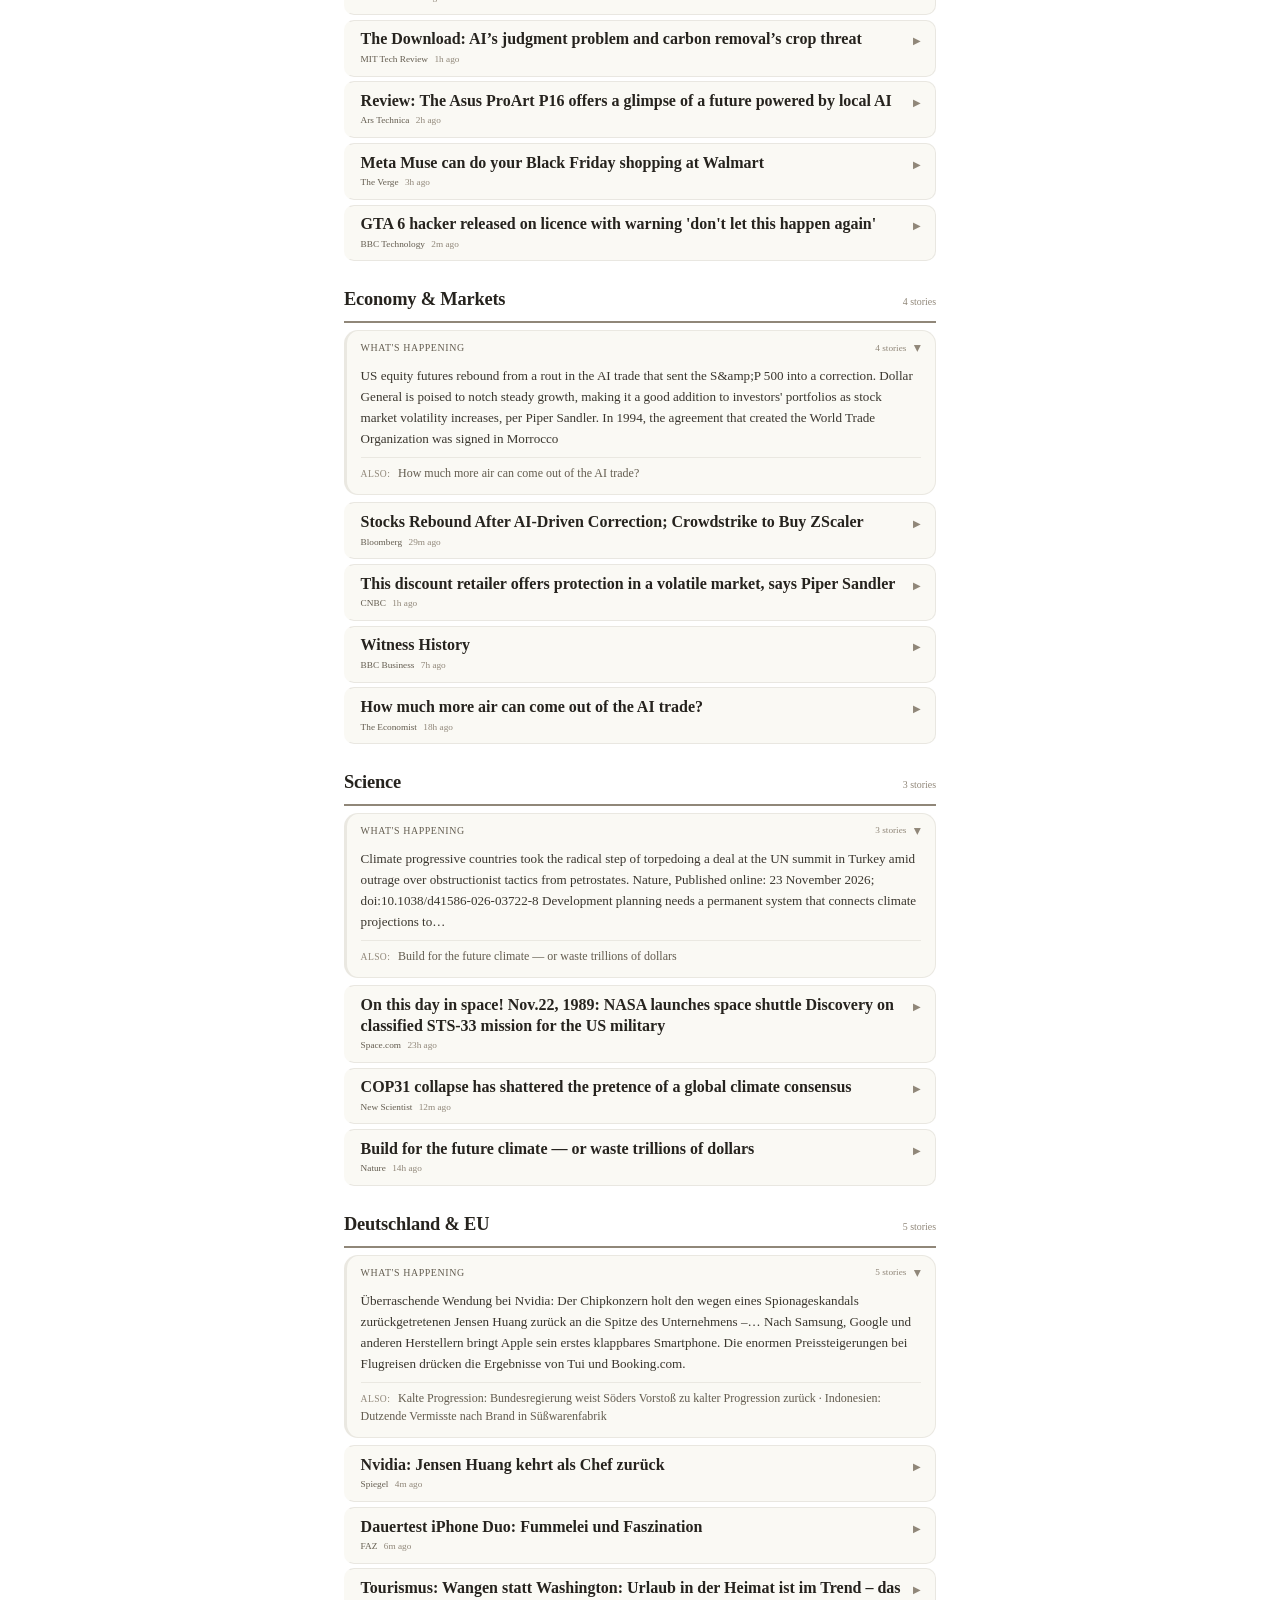
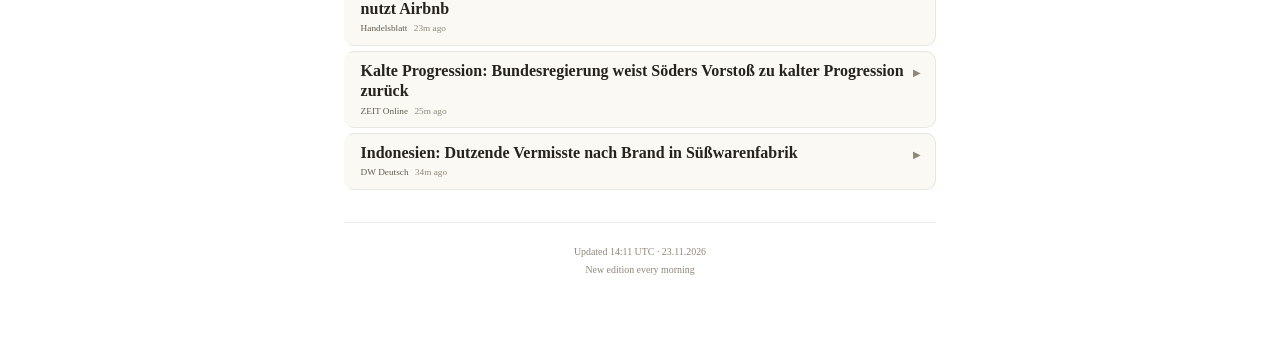
==== commit a3cd9ab2: "Edition 2026-11-23" ====
--- a/docs/index.html
+++ b/docs/index.html
@@ -641,79 +641,65 @@
 
     <!-- HERO: Greeting + Masthead + Weather combined -->
     <header class="hero">
-        <div class="hero-greeting">🔆 Midday update</div>
+        <div class="hero-greeting">👋 Good afternoon</div>
         <div class="hero-top">
             <h1 class="hero-title">my news</h1>
             
             <div class="hero-weather">
                 <span class="hw-icon">☁️</span>
-                <span class="hw-temp">5&deg;</span>
+                <span class="hw-temp">3&deg;</span>
             </div>
             
         </div>
         <div class="hero-meta">
-            <span>Sunday, 22 November 2026</span>
+            <span>Monday, 23 November 2026</span>
             <span class="hero-sep">/</span>
             <span>Berlin</span>
             
             <span class="hero-sep">/</span>
-            <span id="hw-today">2&deg;&ndash;6&deg;</span>
+            <span id="hw-today">0&deg;&ndash;4&deg;</span>
             
             
             <span class="hero-sep">/</span>
-            <span id="hw-tmrw">Tmrw 0&deg;&ndash;4&deg;</span>
+            <span id="hw-tmrw">Tmrw 0&deg;&ndash;2&deg;</span>
             
         </div>
 
         
         <div class="hero-hourly-wrap">
             <div class="hero-hourly">
-                
-                <div class="hh" data-hour="13:00">
-                    <span class="hh-t">13:00</span>
-                    <span class="hh-i">☁️</span>
-                    <span class="hh-d">5&deg;</span>
-                    
-                </div>
-                
-                <div class="hh" data-hour="14:00">
-                    <span class="hh-t">14:00</span>
-                    <span class="hh-i">☁️</span>
-                    <span class="hh-d">5&deg;</span>
-                    
-                    <span class="hh-r">3%</span>
-                    
-                </div>
                 
                 <div class="hh" data-hour="15:00">
                     <span class="hh-t">15:00</span>
                     <span class="hh-i">☁️</span>
-                    <span class="hh-d">5&deg;</span>
-                    
-                    <span class="hh-r">3%</span>
+                    <span class="hh-d">3&deg;</span>
+                    
+                    <span class="hh-r">40%</span>
                     
                 </div>
                 
                 <div class="hh" data-hour="16:00">
                     <span class="hh-t">16:00</span>
-                    <span class="hh-i">☁️</span>
-                    <span class="hh-d">4&deg;</span>
+                    <span class="hh-i">🌦️</span>
+                    <span class="hh-d">3&deg;</span>
+                    
+                    <span class="hh-r">8%</span>
                     
                 </div>
                 
                 <div class="hh" data-hour="17:00">
                     <span class="hh-t">17:00</span>
-                    <span class="hh-i">☁️</span>
-                    <span class="hh-d">4&deg;</span>
-                    
-                    <span class="hh-r">8%</span>
+                    <span class="hh-i">🌦️</span>
+                    <span class="hh-d">2&deg;</span>
+                    
+                    <span class="hh-r">13%</span>
                     
                 </div>
                 
                 <div class="hh" data-hour="18:00">
                     <span class="hh-t">18:00</span>
-                    <span class="hh-i">🌧️</span>
-                    <span class="hh-d">4&deg;</span>
+                    <span class="hh-i">🌦️</span>
+                    <span class="hh-d">2&deg;</span>
                     
                     <span class="hh-r">13%</span>
                     
@@ -721,8 +707,8 @@
                 
                 <div class="hh" data-hour="19:00">
                     <span class="hh-t">19:00</span>
-                    <span class="hh-i">☁️</span>
-                    <span class="hh-d">4&deg;</span>
+                    <span class="hh-i">🌧️</span>
+                    <span class="hh-d">1&deg;</span>
                     
                     <span class="hh-r">13%</span>
                     
@@ -730,44 +716,44 @@
                 
                 <div class="hh" data-hour="20:00">
                     <span class="hh-t">20:00</span>
-                    <span class="hh-i">☁️</span>
-                    <span class="hh-d">4&deg;</span>
-                    
-                    <span class="hh-r">5%</span>
+                    <span class="hh-i">🌧️</span>
+                    <span class="hh-d">1&deg;</span>
+                    
+                    <span class="hh-r">18%</span>
                     
                 </div>
                 
                 <div class="hh" data-hour="21:00">
                     <span class="hh-t">21:00</span>
                     <span class="hh-i">☁️</span>
-                    <span class="hh-d">3&deg;</span>
-                    
-                    <span class="hh-r">5%</span>
+                    <span class="hh-d">1&deg;</span>
+                    
+                    <span class="hh-r">15%</span>
                     
                 </div>
                 
                 <div class="hh" data-hour="22:00">
                     <span class="hh-t">22:00</span>
                     <span class="hh-i">☁️</span>
-                    <span class="hh-d">3&deg;</span>
-                    
-                    <span class="hh-r">8%</span>
+                    <span class="hh-d">1&deg;</span>
+                    
+                    <span class="hh-r">10%</span>
                     
                 </div>
                 
                 <div class="hh" data-hour="23:00">
                     <span class="hh-t">23:00</span>
-                    <span class="hh-i">⛅</span>
-                    <span class="hh-d">2&deg;</span>
-                    
-                    <span class="hh-r">3%</span>
+                    <span class="hh-i">☁️</span>
+                    <span class="hh-d">1&deg;</span>
+                    
+                    <span class="hh-r">8%</span>
                     
                 </div>
                 
                 <div class="hh" data-hour="00:00">
                     <span class="hh-t">00:00</span>
-                    <span class="hh-i">⛅</span>
-                    <span class="hh-d">2&deg;</span>
+                    <span class="hh-i">☁️</span>
+                    <span class="hh-d">1&deg;</span>
                     
                     <span class="hh-r">5%</span>
                     
@@ -775,10 +761,10 @@
                 
                 <div class="hh" data-hour="01:00">
                     <span class="hh-t">01:00</span>
-                    <span class="hh-i">⛅</span>
-                    <span class="hh-d">2&deg;</span>
-                    
-                    <span class="hh-r">3%</span>
+                    <span class="hh-i">☁️</span>
+                    <span class="hh-d">1&deg;</span>
+                    
+                    <span class="hh-r">5%</span>
                     
                 </div>
                 
@@ -787,6 +773,8 @@
                     <span class="hh-i">☁️</span>
                     <span class="hh-d">1&deg;</span>
                     
+                    <span class="hh-r">3%</span>
+                    
                 </div>
                 
                 <div class="hh" data-hour="03:00">
@@ -795,6 +783,22 @@
                     <span class="hh-d">1&deg;</span>
                     
                     <span class="hh-r">3%</span>
+                    
+                </div>
+                
+                <div class="hh" data-hour="04:00">
+                    <span class="hh-t">04:00</span>
+                    <span class="hh-i">☁️</span>
+                    <span class="hh-d">1&deg;</span>
+                    
+                    <span class="hh-r">3%</span>
+                    
+                </div>
+                
+                <div class="hh" data-hour="05:00">
+                    <span class="hh-t">05:00</span>
+                    <span class="hh-i">☁️</span>
+                    <span class="hh-d">1&deg;</span>
                     
                 </div>
                 
@@ -821,15 +825,15 @@
             </summary>
             <div class="tldr-body">
                 
-                <p class="tldr-para">Issue dominates Sunday broadcast round following Friday’s deals on trade and youth mobility Theresa May ‘aghast’ at Andy Burnham’s talk about rejoining EU… Tehran has ramped up attacks as the US naval blockade and sanctions campaign hurt the country economically. Officials have publicly questioned whether Musiala will ever fully recover from a debilitating neurological condition and queried the validity of his contract,…</p>
+                <p class="tldr-para">Ukraine carried out an attack on a Russian warship moored at a port in Libya, President Volodymyr Zelensky said Monday, claiming that maritime drones sank the… Zelenskyy says Ukraine responsible for sinking Merkury warship in Benghazi on Sunday and also drone attack on cargo vessel MV Angara Russian warship sinks in… EU enlargement has regained momentum, with Montenegro and Albania moving closer to membership.</p>
                 
                 
                 <div class="tldr-also">
                     <span class="tldr-also-label">Also:</span>
                     
-                    <span class="tldr-also-item">Russia-bound ship still on fire after attack in Gulf of Finland · </span>
-                    
-                    <span class="tldr-also-item">Former Italian police chief found dead</span>
+                    <span class="tldr-also-item">Anti-austerity strike spurs transport chaos across Belgium · </span>
+                    
+                    <span class="tldr-also-item">Flights and train services cancelled in Belgium due to strike</span>
                     
                 </div>
                 
@@ -842,20 +846,44 @@
             <details class="story" data-cat="international">
                 <summary class="story-head">
                     <span class="story-row">
-                        <span class="story-title">Burnham should ‘move on’ from Brexit, says Theresa May, as critics hit out over closer EU ties – UK politics live</span>
+                        <span class="story-title">Ukraine sending the message that &#39;we can attack you where we want&#39;</span>
+                        <span class="story-chevron">&#9654;</span>
+                    </span>
+                    <span class="story-meta">
+                        <span class="story-src">France 24</span>
+                        <span>7m ago</span>
+                    </span>
+                </summary>
+                <div class="story-body">
+                    
+                    <img src="https://s.france24.com/media/display/f7598696-e743-11f1-8e21-13439ca2fe89/w:1024/p:16x9/EN-20261123-140926-141328-CS.jpg" alt="" class="story-img" loading="lazy" decoding="async" onerror="this.remove()">
+                    
+                    
+                    <p class="story-text">Ukraine carried out an attack on a Russian warship moored at a port in Libya, President Volodymyr Zelensky said Monday, claiming that maritime drones sank the navy vessel in a surprise assault the previous day. With the attack, as well as the fact that Kyiv has claimed responsibility, Ukraine is sending the message to Russia that &#34;we can attack you where we want&#34;, says France 24&#39;s James Andre.</p>
+                    
+                    <a href="https://www.france24.com/en/video/20261123-ukraine-sending-the-message-that-we-can-attack-you-where-we-want" target="_blank" rel="noopener" class="story-link">
+                        Read at France 24 &rarr;
+                    </a>
+                </div>
+            </details>
+            
+            <details class="story" data-cat="international">
+                <summary class="story-head">
+                    <span class="story-row">
+                        <span class="story-title">Kremlin warns of ‘escalation’ as Albania denies Ukrainian drones that sank Russian ships launched from its territory – Europe live</span>
                         <span class="story-chevron">&#9654;</span>
                     </span>
                     <span class="story-meta">
                         <span class="story-src">The Guardian</span>
-                        <span>13m ago</span>
-                    </span>
-                </summary>
-                <div class="story-body">
-                    
-                    
-                    <p class="story-text">Issue dominates Sunday broadcast round following Friday’s deals on trade and youth mobility Theresa May ‘aghast’ at Andy Burnham’s talk about rejoining EU European Relations Minister Hamish Falconer on Sky this morning criticised the post from earlier this week, where the US president shared a picture of him embracing Putin under the caption “My Friend”. Falconer said Putin was a “butcher” and “not a friend of the UK”. One area where the UK is absolutely and completely united across the whole po</p>
-                    
-                    <a href="https://www.theguardian.com/politics/live/2026/nov/22/andy-burnham-brexit-theresa-may-michael-gove-latest-news-updates" target="_blank" rel="noopener" class="story-link">
+                        <span>23m ago</span>
+                    </span>
+                </summary>
+                <div class="story-body">
+                    
+                    
+                    <p class="story-text">Zelenskyy says Ukraine responsible for sinking Merkury warship in Benghazi on Sunday and also drone attack on cargo vessel MV Angara Russian warship sinks in Benghazi after suspected Ukrainian drone attack Turning to Ukraine, Nato’s Rutte stresses the need to secure the flow of “crucial supplies” or air defence weapons and ammunition to Ukraine. “ It helps Ukraine to defend itself today, but it also strengthens Ukraine’s hands in any future negotiations with Russia. … But support needs to be con</p>
+                    
+                    <a href="https://www.theguardian.com/world/live/2026/nov/23/russia-ukraine-war-zelenskyy-libya-benghazi-drone-attack-ship-merkury-un-nato-europe-latest-news-updates" target="_blank" rel="noopener" class="story-link">
                         Read at The Guardian &rarr;
                     </a>
                 </div>
@@ -864,20 +892,42 @@
             <details class="story" data-cat="international">
                 <summary class="story-head">
                     <span class="story-row">
-                        <span class="story-title">What’s behind Iran’s escalation of attacks in the Gulf?</span>
+                        <span class="story-title">North Macedonia remains stalled on its EU path after 21 years as a candidate while Montenegro and Albania move closer to membership</span>
+                        <span class="story-chevron">&#9654;</span>
+                    </span>
+                    <span class="story-meta">
+                        <span class="story-src">DW English</span>
+                        <span>25m ago</span>
+                    </span>
+                </summary>
+                <div class="story-body">
+                    
+                    
+                    <p class="story-text">EU enlargement has regained momentum, with Montenegro and Albania moving closer to membership. But North Macedonia, a candidate since 2005, remains stalled by a politically difficult dispute involving Bulgaria.</p>
+                    
+                    <a href="https://www.dw.com/en/north-macedonia-remains-stalled-on-its-eu-path-after-21-years-as-a-candidate-while-montenegro-and-albania-move-closer-to-membership/a-80020841?maca=en-rss-en-all-1573-rdf" target="_blank" rel="noopener" class="story-link">
+                        Read at DW English &rarr;
+                    </a>
+                </div>
+            </details>
+            
+            <details class="story" data-cat="international">
+                <summary class="story-head">
+                    <span class="story-row">
+                        <span class="story-title">Anti-austerity strike spurs transport chaos across Belgium</span>
                         <span class="story-chevron">&#9654;</span>
                     </span>
                     <span class="story-meta">
                         <span class="story-src">Al Jazeera</span>
-                        <span>36m ago</span>
-                    </span>
-                </summary>
-                <div class="story-body">
-                    
-                    
-                    <p class="story-text">Tehran has ramped up attacks as the US naval blockade and sanctions campaign hurt the country economically.</p>
-                    
-                    <a href="https://www.aljazeera.com/news/2026/11/22/whats-behind-irans-escalation-of-attacks-in-the-gulf?traffic_source=rss" target="_blank" rel="noopener" class="story-link">
+                        <span>26m ago</span>
+                    </span>
+                </summary>
+                <div class="story-body">
+                    
+                    
+                    <p class="story-text">National strike against planned austerity causes widespread disruption, with government&amp;#039;s fate hanging in the balance.</p>
+                    
+                    <a href="https://www.aljazeera.com/news/2026/11/23/anti-austerity-strike-spurs-transport-chaos-across-belgium?traffic_source=rss" target="_blank" rel="noopener" class="story-link">
                         Read at Al Jazeera &rarr;
                     </a>
                 </div>
@@ -886,69 +936,23 @@
             <details class="story" data-cat="international">
                 <summary class="story-head">
                     <span class="story-row">
-                        <span class="story-title">Bayern Munich bosses under fire over Jamal Musiala comments</span>
-                        <span class="story-chevron">&#9654;</span>
-                    </span>
-                    <span class="story-meta">
-                        <span class="story-src">DW English</span>
-                        <span>53m ago</span>
-                    </span>
-                </summary>
-                <div class="story-body">
-                    
-                    
-                    <p class="story-text">Officials have publicly questioned whether Musiala will ever fully recover from a debilitating neurological condition and queried the validity of his contract, prompting criticism from fans, media and the FIFPRO union.</p>
-                    
-                    <a href="https://www.dw.com/en/bayern-munich-bosses-under-fire-over-jamal-musiala-comments/a-80013187?maca=en-rss-en-all-1573-rdf" target="_blank" rel="noopener" class="story-link">
-                        Read at DW English &rarr;
-                    </a>
-                </div>
-            </details>
-            
-            <details class="story" data-cat="international">
-                <summary class="story-head">
-                    <span class="story-row">
-                        <span class="story-title">Russia-bound ship still on fire after attack in Gulf of Finland</span>
+                        <span class="story-title">Flights and train services cancelled in Belgium due to strike</span>
                         <span class="story-chevron">&#9654;</span>
                     </span>
                     <span class="story-meta">
                         <span class="story-src">BBC World</span>
-                        <span>58m ago</span>
-                    </span>
-                </summary>
-                <div class="story-body">
-                    
-                    <img src="https://ichef.bbci.co.uk/ace/standard/240/cpsprodpb/d6f9/live/a55b16b0-e66d-11f1-9e24-791c5321ff0f.jpg" alt="" class="story-img" loading="lazy" decoding="async" onerror="this.remove()">
-                    
-                    
-                    <p class="story-text">Finnish defence forces say that Ukraine was likely behind the drone attack on the vessel.</p>
-                    
-                    <a href="https://www.bbc.co.uk/news/articles/cj752ddve27ko?at_medium=RSS&amp;at_campaign=rss" target="_blank" rel="noopener" class="story-link">
+                        <span>37m ago</span>
+                    </span>
+                </summary>
+                <div class="story-body">
+                    
+                    <img src="https://ichef.bbci.co.uk/ace/standard/240/cpsprodpb/6bf3/live/3920ed00-e738-11f1-8294-033bd8ee7e95.jpg" alt="" class="story-img" loading="lazy" decoding="async" onerror="this.remove()">
+                    
+                    
+                    <p class="story-text">A series of strikes have hit Belgium in recent months as the prime minister struggles to agree a budget to cut costs.</p>
+                    
+                    <a href="https://www.bbc.co.uk/news/articles/cwdr155e2d05o?at_medium=RSS&amp;at_campaign=rss" target="_blank" rel="noopener" class="story-link">
                         Read at BBC World &rarr;
-                    </a>
-                </div>
-            </details>
-            
-            <details class="story" data-cat="international">
-                <summary class="story-head">
-                    <span class="story-row">
-                        <span class="story-title">Former Italian police chief found dead</span>
-                        <span class="story-chevron">&#9654;</span>
-                    </span>
-                    <span class="story-meta">
-                        <span class="story-src">France 24</span>
-                        <span>1h ago</span>
-                    </span>
-                </summary>
-                <div class="story-body">
-                    
-                    <img src="https://s.france24.com/media/display/a9d7f9c0-e658-11f1-9bb1-ebb478925cf0/w:1024/p:16x9/EN-20261122-101007-101157-CS.jpg" alt="" class="story-img" loading="lazy" decoding="async" onerror="this.remove()">
-                    
-                    
-                    <p class="story-text">Italian Prime Minister Giorgia Meloni has expressed shock following the death of a former national police chief, whose body was found on Saturday. He had been under investigation over an alleged cover-up in an inquiry into a bombing linked to organised crime in Sicily. Jennie Shin reports.</p>
-                    
-                    <a href="https://www.france24.com/en/former-italian-police-chief-found-dead" target="_blank" rel="noopener" class="story-link">
-                        Read at France 24 &rarr;
                     </a>
                 </div>
             </details>
@@ -971,13 +975,13 @@
             </summary>
             <div class="tldr-body">
                 
-                <p class="tldr-para">Another version of the draft text has been published and negotiators have been called in for the final session Full report: Climate talks stall as countries… The UN COP31 meeting in Turkey enters a second day of overtime as countries struggle to reach an agreement. Years of insecurity, violence perpetrated by murderous armed gangs and economic instability, combined with displacement, poor agricultural performance and…</p>
+                <p class="tldr-para">Nationwide change in lunch habits could cut more climate pollution than grounding every domestic flight Welcome to Inside Climate, a podcast from the staff of Inside Climate News. Secretary-General António Guterres on Sunday expressed deep disappointment over the collapse of COP31 climate negotiations, using a visit to Barbados to call…</p>
                 
                 
                 <div class="tldr-also">
                     <span class="tldr-also-label">Also:</span>
                     
-                    <span class="tldr-also-item">He Sacrificed Everything to Stop Industrial Water Pollution. Authorities in Texas Don’t Care.</span>
+                    <span class="tldr-also-item">New draft deal aims to avert collapse of talks at COP31 climate summit</span>
                     
                 </div>
                 
@@ -990,20 +994,20 @@
             <details class="story" data-cat="environment">
                 <summary class="story-head">
                     <span class="story-row">
-                        <span class="story-title">Cop31 live: EU rejects deal as longest climate summit ever faces collapse</span>
+                        <span class="story-title">Plant-based lunches could cut Australia’s emissions by 15m tonnes, new research shows</span>
                         <span class="story-chevron">&#9654;</span>
                     </span>
                     <span class="story-meta">
                         <span class="story-src">The Guardian</span>
-                        <span>11m ago</span>
-                    </span>
-                </summary>
-                <div class="story-body">
-                    
-                    
-                    <p class="story-text">Another version of the draft text has been published and negotiators have been called in for the final session Full report: Climate talks stall as countries mull showdown with Saudi Arabia over fossil fuel phaseout Mohamed Adow, director of Power Shift Africa, has been looking through the text and says: “This latest text is a total mess and countries should throw it out. It fails to deliver vital climate finance to the vulnerable while promoting far-fetched and eye wateringly expensive carbon re</p>
-                    
-                    <a href="https://www.theguardian.com/environment/live/2026/nov/22/cop31-climate-crisis-talks-turkey-latest-news-updates" target="_blank" rel="noopener" class="story-link">
+                        <span>13m ago</span>
+                    </span>
+                </summary>
+                <div class="story-body">
+                    
+                    
+                    <p class="story-text">Nationwide change in lunch habits could cut more climate pollution than grounding every domestic flight</p>
+                    
+                    <a href="https://www.theguardian.com/environment/2026/nov/23/plant-based-lunches-could-cut-australia-emissions-by-15m-tonnes-new-research-shows" target="_blank" rel="noopener" class="story-link">
                         Read at The Guardian &rarr;
                     </a>
                 </div>
@@ -1012,12 +1016,58 @@
             <details class="story" data-cat="environment">
                 <summary class="story-head">
                     <span class="story-row">
+                        <span class="story-title">Climate Hope</span>
+                        <span class="story-chevron">&#9654;</span>
+                    </span>
+                    <span class="story-meta">
+                        <span class="story-src">Inside Climate News</span>
+                        <span>3h ago</span>
+                    </span>
+                </summary>
+                <div class="story-body">
+                    
+                    
+                    <p class="story-text">Welcome to Inside Climate, a podcast from the staff of Inside Climate News. Climate change and the environmental stress it can generate have made plenty of headlines this year. Our newsroom has covered floods, wildfires and heatwaves that have devastated communities across the globe. But amid the chaos, we’ve also witnessed moments of progress. In [&amp;#8230;]</p>
+                    
+                    <a href="https://insideclimatenews.org/news/23112026/inside-climate-podcast-glimmers-of-hope/" target="_blank" rel="noopener" class="story-link">
+                        Read at Inside Climate News &rarr;
+                    </a>
+                </div>
+            </details>
+            
+            <details class="story" data-cat="environment">
+                <summary class="story-head">
+                    <span class="story-row">
+                        <span class="story-title">Guterres laments COP31 outcome, urges climate justice from Barbados</span>
+                        <span class="story-chevron">&#9654;</span>
+                    </span>
+                    <span class="story-meta">
+                        <span class="story-src">UN News Climate</span>
+                        <span>1d ago</span>
+                    </span>
+                </summary>
+                <div class="story-body">
+                    
+                    <img src="https://global.unitednations.entermediadb.net/assets/mediadb/services/module/asset/downloads/preset/Collections/Production%20Library/2026/11/22-11-2026_SG-Mottley-presser.jpg/image560x340cropped.jpg" alt="" class="story-img" loading="lazy" decoding="async" onerror="this.remove()">
+                    
+                    
+                    <p class="story-text">Secretary-General António Guterres on Sunday expressed deep disappointment over the collapse of COP31 climate negotiations, using a visit to Barbados to call for stronger action on fossil fuels, climate finance and support for vulnerable nations.</p>
+                    
+                    <a href="https://news.un.org/feed/view/en/story/2026/11/1168856" target="_blank" rel="noopener" class="story-link">
+                        Read at UN News Climate &rarr;
+                    </a>
+                </div>
+            </details>
+            
+            <details class="story" data-cat="environment">
+                <summary class="story-head">
+                    <span class="story-row">
                         <span class="story-title">New draft deal aims to avert collapse of talks at COP31 climate summit</span>
                         <span class="story-chevron">&#9654;</span>
                     </span>
                     <span class="story-meta">
                         <span class="story-src">BBC Environment</span>
-                        <span>5h ago</span>
+                        <span>1d ago</span>
                     </span>
                 </summary>
                 <div class="story-body">
@@ -1029,52 +1079,6 @@
                     
                     <a href="https://www.bbc.co.uk/news/articles/cq7827z2841zo?at_medium=RSS&amp;at_campaign=rss" target="_blank" rel="noopener" class="story-link">
                         Read at BBC Environment &rarr;
-                    </a>
-                </div>
-            </details>
-            
-            <details class="story" data-cat="environment">
-                <summary class="story-head">
-                    <span class="story-row">
-                        <span class="story-title">Homes abandoned, harvests failing: Haiti’s farmers rebuild amid violence, hunger and El Niño</span>
-                        <span class="story-chevron">&#9654;</span>
-                    </span>
-                    <span class="story-meta">
-                        <span class="story-src">UN News Climate</span>
-                        <span>1d ago</span>
-                    </span>
-                </summary>
-                <div class="story-body">
-                    
-                    <img src="https://global.unitednations.entermediadb.net/assets/mediadb/services/module/asset/downloads/preset/Collections/Embargoed/20-05-2024-UNICEF-Haiti-12.jpg/image560x340cropped.jpg" alt="" class="story-img" loading="lazy" decoding="async" onerror="this.remove()">
-                    
-                    
-                    <p class="story-text">Years of insecurity, violence perpetrated by murderous armed gangs and economic instability, combined with displacement, poor agricultural performance and climate shocks, have left millions of Haitians struggling to meet their food needs.</p>
-                    
-                    <a href="https://news.un.org/feed/view/en/story/2026/11/1168834" target="_blank" rel="noopener" class="story-link">
-                        Read at UN News Climate &rarr;
-                    </a>
-                </div>
-            </details>
-            
-            <details class="story" data-cat="environment">
-                <summary class="story-head">
-                    <span class="story-row">
-                        <span class="story-title">He Sacrificed Everything to Stop Industrial Water Pollution. Authorities in Texas Don’t Care.</span>
-                        <span class="story-chevron">&#9654;</span>
-                    </span>
-                    <span class="story-meta">
-                        <span class="story-src">Inside Climate News</span>
-                        <span>1d ago</span>
-                    </span>
-                </summary>
-                <div class="story-body">
-                    
-                    
-                    <p class="story-text">The Resistance, Part 3: A key ally to environmentalist Diane Wilson opposes a move by Texas regulators to issue Formosa Plastics Corp. a new permit without requiring the petrochemical giant to stop discharging plastic waste into Lavaca Bay.&amp;#160; Palm trees surrounded the meeting hall, near the edge of Lavaca Bay in a tiny Gulf Coast [&amp;#8230;]</p>
-                    
-                    <a href="https://insideclimatenews.org/news/21112026/texas-wont-enforce-plastic-discharge-ban/" target="_blank" rel="noopener" class="story-link">
-                        Read at Inside Climate News &rarr;
                     </a>
                 </div>
             </details>
@@ -1085,25 +1089,27 @@
     <section class="section" id="tech" aria-label="Tech &amp; AI">
         <div class="sec-head" data-cat="tech">
             <h2 class="sec-label">Tech &amp; AI</h2>
-            <span class="sec-count">4 stories</span>
+            <span class="sec-count">5 stories</span>
         </div>
 
         
         <details class="tldr" data-cat="tech" open>
             <summary class="tldr-head">
                 <span class="tldr-label">What's happening</span>
-                <span class="tldr-count">4 stories</span>
+                <span class="tldr-count">5 stories</span>
                 <span class="tldr-chevron">&#9654;</span>
             </summary>
             <div class="tldr-body">
                 
-                <p class="tldr-para">An actor has licensed his face to a microdrama startup — in a trend that&#39;s already popular in China. Amazon only announced its first digital photo frame less than a month ago, but it&amp;#8217;s already getting a sizable discount for Black Friday. Alasdair Keane is in Naples exploring how tech is transforming the America&#39;s Cup race.</p>
+                <p class="tldr-para">Journalist Paris Marx unpacks his new book &#34;Hyperscale.&#34; This is today&amp;#8217;s edition of The Download, our weekday newsletter that provides a daily dose of what&amp;#8217;s going on in the world of technology. The new Asus ProArt laptop costs up to $7,000, but it can run a gaggle of local AI agents.</p>
                 
                 
                 <div class="tldr-also">
                     <span class="tldr-also-label">Also:</span>
                     
-                    <span class="tldr-also-item">GLP-1 drugs could have a surprisingly large environmental payoff</span>
+                    <span class="tldr-also-item">Meta Muse can do your Black Friday shopping at Walmart · </span>
+                    
+                    <span class="tldr-also-item">GTA 6 hacker released on licence with warning &#39;don&#39;t let this happen again&#39;</span>
                     
                 </div>
                 
@@ -1116,7 +1122,7 @@
             <details class="story" data-cat="tech">
                 <summary class="story-head">
                     <span class="story-row">
-                        <span class="story-title">Is selling an AI version of your face to this microdrama startup the future of Hollywood?</span>
+                        <span class="story-title">Why data centers are at the center of the Big Tech backlash</span>
                         <span class="story-chevron">&#9654;</span>
                     </span>
                     <span class="story-meta">
@@ -1127,9 +1133,9 @@
                 <div class="story-body">
                     
                     
-                    <p class="story-text">An actor has licensed his face to a microdrama startup — in a trend that&#39;s already popular in China. Experts question the long-term consequences if this becomes a trend in Hollywood, too.</p>
-                    
-                    <a href="https://techcrunch.com/2026/11/21/is-selling-an-ai-version-of-your-face-to-this-microdrama-startup-the-future-of-hollywood/" target="_blank" rel="noopener" class="story-link">
+                    <p class="story-text">Journalist Paris Marx unpacks his new book &#34;Hyperscale.&#34;</p>
+                    
+                    <a href="https://techcrunch.com/2026/11/22/why-data-centers-are-at-the-center-of-the-big-tech-backlash/" target="_blank" rel="noopener" class="story-link">
                         Read at TechCrunch &rarr;
                     </a>
                 </div>
@@ -1138,20 +1144,66 @@
             <details class="story" data-cat="tech">
                 <summary class="story-head">
                     <span class="story-row">
-                        <span class="story-title">Amazon’s first digital photo frame is up to 50 percent off for Black Friday</span>
+                        <span class="story-title">The Download: AI’s judgment problem and carbon removal’s crop threat</span>
+                        <span class="story-chevron">&#9654;</span>
+                    </span>
+                    <span class="story-meta">
+                        <span class="story-src">MIT Tech Review</span>
+                        <span>1h ago</span>
+                    </span>
+                </summary>
+                <div class="story-body">
+                    
+                    
+                    <p class="story-text">This is today&amp;#8217;s edition of The Download, our weekday newsletter that provides a daily dose of what&amp;#8217;s going on in the world of technology. The most misunderstood graph in AI just got a major update A new report from the AI evaluation nonprofit METR finds that some capabilities are improving exponentially—but models aren’t as good&amp;#8230;</p>
+                    
+                    <a href="https://www.technologyreview.com/2026/11/23/1149548/the-download-ai-judgment-problem-carbon-removal-crop-threat/" target="_blank" rel="noopener" class="story-link">
+                        Read at MIT Tech Review &rarr;
+                    </a>
+                </div>
+            </details>
+            
+            <details class="story" data-cat="tech">
+                <summary class="story-head">
+                    <span class="story-row">
+                        <span class="story-title">Review: The Asus ProArt P16 offers a glimpse of a future powered by local AI</span>
+                        <span class="story-chevron">&#9654;</span>
+                    </span>
+                    <span class="story-meta">
+                        <span class="story-src">Ars Technica</span>
+                        <span>2h ago</span>
+                    </span>
+                </summary>
+                <div class="story-body">
+                    
+                    <img src="https://cdn.arstechnica.net/wp-content/uploads/2026/11/Asus-P16-3-500x500.jpg" alt="" class="story-img" loading="lazy" decoding="async" onerror="this.remove()">
+                    
+                    
+                    <p class="story-text">The new Asus ProArt laptop costs up to $7,000, but it can run a gaggle of local AI agents.</p>
+                    
+                    <a href="https://arstechnica.com/reviews/2026/11/review-the-asus-proart-p16-offers-a-glimpse-of-a-future-powered-by-local-ai/" target="_blank" rel="noopener" class="story-link">
+                        Read at Ars Technica &rarr;
+                    </a>
+                </div>
+            </details>
+            
+            <details class="story" data-cat="tech">
+                <summary class="story-head">
+                    <span class="story-row">
+                        <span class="story-title">Meta Muse can do your Black Friday shopping at Walmart</span>
                         <span class="story-chevron">&#9654;</span>
                     </span>
                     <span class="story-meta">
                         <span class="story-src">The Verge</span>
-                        <span>20h ago</span>
-                    </span>
-                </summary>
-                <div class="story-body">
-                    
-                    
-                    <p class="story-text">Amazon only announced its first digital photo frame less than a month ago, but it&amp;#8217;s already getting a sizable discount for Black Friday. You can currently grab the Alexa Photo Frame at Amazon and Best Buy starting at $114 ($115 off), making it a great holiday gift for anyone who loves displaying family photos. If [&amp;#8230;]</p>
-                    
-                    <a href="https://www.theverge.com/gadgets/1038762/amazon-alexa-photo-frame-black-friday-2026-deal-sale" target="_blank" rel="noopener" class="story-link">
+                        <span>3h ago</span>
+                    </span>
+                </summary>
+                <div class="story-body">
+                    
+                    
+                    <p class="story-text">Walmart will let Meta&#39;s Muse shop on its website on your behalf, allowing the AI agent to find and purchase Black Friday deals. Tomorrow, on Tuesday November 24th, the retail giant will roll out a live implementation of the Agent Gateway it announced last month, which helps AI agents find relevant products for you without [&amp;#8230;]</p>
+                    
+                    <a href="https://www.theverge.com/ai-artificial-intelligence/1039874/walmart-agent-gateway-meta-muse-black-friday" target="_blank" rel="noopener" class="story-link">
                         Read at The Verge &rarr;
                     </a>
                 </div>
@@ -1160,47 +1212,23 @@
             <details class="story" data-cat="tech">
                 <summary class="story-head">
                     <span class="story-row">
-                        <span class="story-title">Tech Now</span>
+                        <span class="story-title">GTA 6 hacker released on licence with warning &#39;don&#39;t let this happen again&#39;</span>
                         <span class="story-chevron">&#9654;</span>
                     </span>
                     <span class="story-meta">
                         <span class="story-src">BBC Technology</span>
-                        <span>1d ago</span>
-                    </span>
-                </summary>
-                <div class="story-body">
-                    
-                    <img src="https://ichef.bbci.co.uk/images/ic/240x135/p0pp14ps.jpg" alt="" class="story-img" loading="lazy" decoding="async" onerror="this.remove()">
-                    
-                    
-                    <p class="story-text">Alasdair Keane is in Naples exploring how tech is transforming the America&#39;s Cup race.</p>
-                    
-                    <a href="https://www.bbc.co.uk/iplayer/episode/m0034tjc?at_medium=RSS&amp;at_campaign=rss" target="_blank" rel="noopener" class="story-link">
+                        <span>2m ago</span>
+                    </span>
+                </summary>
+                <div class="story-body">
+                    
+                    <img src="https://ichef.bbci.co.uk/ace/standard/240/cpsprodpb/e22e/live/1d07a600-e269-11f1-a094-5fdc692f3e33.png" alt="" class="story-img" loading="lazy" decoding="async" onerror="this.remove()">
+                    
+                    
+                    <p class="story-text">21-year-old Arion Kurtaj pleaded guilty to the Rockstar Games hack and others he carried out when he was a teenager.</p>
+                    
+                    <a href="https://www.bbc.co.uk/news/articles/cqpv9kr7pxmro?at_medium=RSS&amp;at_campaign=rss" target="_blank" rel="noopener" class="story-link">
                         Read at BBC Technology &rarr;
-                    </a>
-                </div>
-            </details>
-            
-            <details class="story" data-cat="tech">
-                <summary class="story-head">
-                    <span class="story-row">
-                        <span class="story-title">GLP-1 drugs could have a surprisingly large environmental payoff</span>
-                        <span class="story-chevron">&#9654;</span>
-                    </span>
-                    <span class="story-meta">
-                        <span class="story-src">Ars Technica</span>
-                        <span>15m ago</span>
-                    </span>
-                </summary>
-                <div class="story-body">
-                    
-                    <img src="https://cdn.arstechnica.net/wp-content/uploads/2025/04/agriculture-500x500.jpg" alt="" class="story-img" loading="lazy" decoding="async" onerror="this.remove()">
-                    
-                    
-                    <p class="story-text">GLP-1 drugs could cut food demand enough to free farmland larger than Italy.</p>
-                    
-                    <a href="https://arstechnica.com/health/2026/11/glp-1-drugs-could-have-a-surprisingly-large-environmental-payoff/" target="_blank" rel="noopener" class="story-link">
-                        Read at Ars Technica &rarr;
                     </a>
                 </div>
             </details>
@@ -1223,13 +1251,13 @@
             </summary>
             <div class="tldr-body">
                 
-                <p class="tldr-para">China loosened margin requirements for stock financing, seeking to boost liquidity and support stability in the nation’s equity market as leveraged trading… Anthropic&#39;s IPO was a big public market success for the company, but Friday&#39;s selloff shows that valuing the AI stock will remain volatile for investors. People say they often hear nothing back after applying for jobs.</p>
+                <p class="tldr-para">US equity futures rebound from a rout in the AI trade that sent the S&amp;amp;P 500 into a correction. Dollar General is poised to notch steady growth, making it a good addition to investors&#39; portfolios as stock market volatility increases, per Piper Sandler. In 1994, the agreement that created the World Trade Organization was signed in Morrocco</p>
                 
                 
                 <div class="tldr-also">
                     <span class="tldr-also-label">Also:</span>
                     
-                    <span class="tldr-also-item">Saudi Arabia’s $1trn wealth pot suffers an identity crisis</span>
+                    <span class="tldr-also-item">How much more air can come out of the AI trade?</span>
                     
                 </div>
                 
@@ -1242,21 +1270,43 @@
             <details class="story" data-cat="economy">
                 <summary class="story-head">
                     <span class="story-row">
-                        <span class="story-title">China Lowers Margin Requirement to 80% to Boost Stock Liquidity</span>
+                        <span class="story-title">Stocks Rebound After AI-Driven Correction; Crowdstrike to Buy ZScaler</span>
                         <span class="story-chevron">&#9654;</span>
                     </span>
                     <span class="story-meta">
                         <span class="story-src">Bloomberg</span>
+                        <span>29m ago</span>
+                    </span>
+                </summary>
+                <div class="story-body">
+                    
+                    
+                    <p class="story-text">US equity futures rebound from a rout in the AI trade that sent the S&amp;amp;P 500 into a correction. US Treasury Secretary Scott Bessent warns that the Federal Reserve risks jeopardizing the US economy by overtightening in response to the latest inflation data. CrowdStrike agrees to acquire cybersecurity provider Zscaler in an all-stock transaction valued at about $43.9 billion. Kamakshya Trivedi of Goldman Sachs joins “Bloomberg Brief” to discuss the latest market recovery. (Source: Bloomberg)</p>
+                    
+                    <a href="https://www.bloomberg.com/news/videos/2026-11-23/bloomberg-brief-11-23-2026-video" target="_blank" rel="noopener" class="story-link">
+                        Read at Bloomberg &rarr;
+                    </a>
+                </div>
+            </details>
+            
+            <details class="story" data-cat="economy">
+                <summary class="story-head">
+                    <span class="story-row">
+                        <span class="story-title">This discount retailer offers protection in a volatile market, says Piper Sandler</span>
+                        <span class="story-chevron">&#9654;</span>
+                    </span>
+                    <span class="story-meta">
+                        <span class="story-src">CNBC</span>
                         <span>1h ago</span>
                     </span>
                 </summary>
                 <div class="story-body">
                     
                     
-                    <p class="story-text">China loosened margin requirements for stock financing, seeking to boost liquidity and support stability in the nation’s equity market as leveraged trading activity declined.</p>
-                    
-                    <a href="https://www.bloomberg.com/news/articles/2026-11-22/china-lowers-margin-requirement-to-80-to-boost-stock-liquidity" target="_blank" rel="noopener" class="story-link">
-                        Read at Bloomberg &rarr;
+                    <p class="story-text">Dollar General is poised to notch steady growth, making it a good addition to investors&#39; portfolios as stock market volatility increases, per Piper Sandler.</p>
+                    
+                    <a href="https://www.cnbc.com/2026/11/23/dollar-general-piper-sandler-upgrade.html" target="_blank" rel="noopener" class="story-link">
+                        Read at CNBC &rarr;
                     </a>
                 </div>
             </details>
@@ -1264,21 +1314,23 @@
             <details class="story" data-cat="economy">
                 <summary class="story-head">
                     <span class="story-row">
-                        <span class="story-title">Why Anthropic&#39;s blockbuster IPO couldn&#39;t escape the stock market correction</span>
-                        <span class="story-chevron">&#9654;</span>
-                    </span>
-                    <span class="story-meta">
-                        <span class="story-src">CNBC</span>
-                        <span>22h ago</span>
-                    </span>
-                </summary>
-                <div class="story-body">
-                    
-                    
-                    <p class="story-text">Anthropic&#39;s IPO was a big public market success for the company, but Friday&#39;s selloff shows that valuing the AI stock will remain volatile for investors.</p>
-                    
-                    <a href="https://www.cnbc.com/2026/11/20/anthropic-ipo-ai-stock-market-selloff.html" target="_blank" rel="noopener" class="story-link">
-                        Read at CNBC &rarr;
+                        <span class="story-title">Witness History</span>
+                        <span class="story-chevron">&#9654;</span>
+                    </span>
+                    <span class="story-meta">
+                        <span class="story-src">BBC Business</span>
+                        <span>7h ago</span>
+                    </span>
+                </summary>
+                <div class="story-body">
+                    
+                    <img src="https://ichef.bbci.co.uk/images/ic/240x135/p0pnlfvs.jpg" alt="" class="story-img" loading="lazy" decoding="async" onerror="this.remove()">
+                    
+                    
+                    <p class="story-text">In 1994, the agreement that created the World Trade Organization was signed in Morrocco</p>
+                    
+                    <a href="https://www.bbc.co.uk/sounds/play/w3ct8r4b?at_medium=RSS&amp;at_campaign=rss" target="_blank" rel="noopener" class="story-link">
+                        Read at BBC Business &rarr;
                     </a>
                 </div>
             </details>
@@ -1286,44 +1338,20 @@
             <details class="story" data-cat="economy">
                 <summary class="story-head">
                     <span class="story-row">
-                        <span class="story-title">Employers are being asked to give interview feedback - here&#39;s what applicants want</span>
-                        <span class="story-chevron">&#9654;</span>
-                    </span>
-                    <span class="story-meta">
-                        <span class="story-src">BBC Business</span>
-                        <span>12h ago</span>
-                    </span>
-                </summary>
-                <div class="story-body">
-                    
-                    <img src="https://ichef.bbci.co.uk/ace/standard/240/cpsprodpb/fb80/live/784ad260-e4e1-11f1-99b6-a35a62fa4264.jpg" alt="" class="story-img" loading="lazy" decoding="async" onerror="this.remove()">
-                    
-                    
-                    <p class="story-text">People say they often hear nothing back after applying for jobs. But could employers be forced to respond to every applicant?</p>
-                    
-                    <a href="https://www.bbc.co.uk/news/articles/cm2d94le23xyo?at_medium=RSS&amp;at_campaign=rss" target="_blank" rel="noopener" class="story-link">
-                        Read at BBC Business &rarr;
-                    </a>
-                </div>
-            </details>
-            
-            <details class="story" data-cat="economy">
-                <summary class="story-head">
-                    <span class="story-row">
-                        <span class="story-title">Saudi Arabia’s $1trn wealth pot suffers an identity crisis</span>
+                        <span class="story-title">How much more air can come out of the AI trade?</span>
                         <span class="story-chevron">&#9654;</span>
                     </span>
                     <span class="story-meta">
                         <span class="story-src">The Economist</span>
-                        <span>1h ago</span>
-                    </span>
-                </summary>
-                <div class="story-body">
-                    
-                    
-                    <p class="story-text">The Public Investment Fund is distracted, and not just by war</p>
-                    
-                    <a href="https://www.economist.com/finance-and-economics/2026/11/22/saudi-arabias-1trn-wealth-pot-suffers-an-identity-crisis" target="_blank" rel="noopener" class="story-link">
+                        <span>18h ago</span>
+                    </span>
+                </summary>
+                <div class="story-body">
+                    
+                    
+                    <p class="story-text">Markets are troubled—for good reason</p>
+                    
+                    <a href="https://www.economist.com/finance-and-economics/2026/11/22/how-much-more-air-can-come-out-of-the-ai-trade" target="_blank" rel="noopener" class="story-link">
                         Read at The Economist &rarr;
                     </a>
                 </div>
@@ -1335,23 +1363,25 @@
     <section class="section" id="science" aria-label="Science">
         <div class="sec-head" data-cat="science">
             <h2 class="sec-label">Science</h2>
-            <span class="sec-count">1 stories</span>
+            <span class="sec-count">3 stories</span>
         </div>
 
         
         <details class="tldr" data-cat="science" open>
             <summary class="tldr-head">
                 <span class="tldr-label">What's happening</span>
-                <span class="tldr-count">1 stories</span>
+                <span class="tldr-count">3 stories</span>
                 <span class="tldr-chevron">&#9654;</span>
             </summary>
             <div class="tldr-body">
                 
+                <p class="tldr-para">Climate progressive countries took the radical step of torpedoing a deal at the UN summit in Turkey amid outrage over obstructionist tactics from petrostates. Nature, Published online: 23 November 2026; doi:10.1038/d41586-026-03722-8 Development planning needs a permanent system that connects climate projections to…</p>
+                
                 
                 <div class="tldr-also">
                     <span class="tldr-also-label">Also:</span>
                     
-                    <span class="tldr-also-item">On this day in space! Nov. 21, 1676: Danish astronomer discovers speed of light — by accident — while observing Jupiter&#39;s moon Io</span>
+                    <span class="tldr-also-item">Build for the future climate — or waste trillions of dollars</span>
                     
                 </div>
                 
@@ -1364,23 +1394,69 @@
             <details class="story" data-cat="science">
                 <summary class="story-head">
                     <span class="story-row">
-                        <span class="story-title">On this day in space! Nov. 21, 1676: Danish astronomer discovers speed of light — by accident — while observing Jupiter&#39;s moon Io</span>
+                        <span class="story-title">On this day in space! Nov.22, 1989: NASA launches space shuttle Discovery on classified STS-33 mission for the US military</span>
                         <span class="story-chevron">&#9654;</span>
                     </span>
                     <span class="story-meta">
                         <span class="story-src">Space.com</span>
-                        <span>20h ago</span>
-                    </span>
-                </summary>
-                <div class="story-body">
-                    
-                    <img src="https://cdn.mos.cms.futurecdn.net/hDwaad2isLaVa7K7amh3qf-1920-80.jpg" alt="" class="story-img" loading="lazy" decoding="async" onerror="this.remove()">
-                    
-                    
-                    <p class="story-text">On Nov. 21, 1676, the Danish astronomer Ole Rømer discovered the speed of lightwhile observing Jupiter and its moon volcanic moon Io. Here&#39;s why it mattered.</p>
-                    
-                    <a href="https://www.space.com/space-exploration/on-this-day-in-space-november-21-2026" target="_blank" rel="noopener" class="story-link">
+                        <span>23h ago</span>
+                    </span>
+                </summary>
+                <div class="story-body">
+                    
+                    <img src="https://cdn.mos.cms.futurecdn.net/eULxhwHxNYJ5iLNVpwNEvA-1920-80.jpg" alt="" class="story-img" loading="lazy" decoding="async" onerror="this.remove()">
+                    
+                    
+                    <p class="story-text">On Nov. 22, 1989, the space shuttle Discovery launched on the secret mission STS-33 for the U.S. military. Here&#39;s why it mattered.</p>
+                    
+                    <a href="https://www.space.com/on-this-day-in-space-november-22-2026" target="_blank" rel="noopener" class="story-link">
                         Read at Space.com &rarr;
+                    </a>
+                </div>
+            </details>
+            
+            <details class="story" data-cat="science">
+                <summary class="story-head">
+                    <span class="story-row">
+                        <span class="story-title">COP31 collapse has shattered the pretence of a global climate consensus</span>
+                        <span class="story-chevron">&#9654;</span>
+                    </span>
+                    <span class="story-meta">
+                        <span class="story-src">New Scientist</span>
+                        <span>12m ago</span>
+                    </span>
+                </summary>
+                <div class="story-body">
+                    
+                    <img src="https://www.newscientist.com/wp-content/uploads/2026/11/SEI_321789201.jpg" alt="" class="story-img" loading="lazy" decoding="async" onerror="this.remove()">
+                    
+                    
+                    <p class="story-text">Climate progressive countries took the radical step of torpedoing a deal at the UN summit in Turkey amid outrage over obstructionist tactics from petrostates. What happens now?</p>
+                    
+                    <a href="https://www.newscientist.com/article/2600331-cop31-collapse-has-shattered-the-pretense-of-a-global-climate-consensus/?utm_campaign=RSS|NSNS&amp;utm_content=news&amp;utm_medium=RSS&amp;utm_source=NSNS" target="_blank" rel="noopener" class="story-link">
+                        Read at New Scientist &rarr;
+                    </a>
+                </div>
+            </details>
+            
+            <details class="story" data-cat="science">
+                <summary class="story-head">
+                    <span class="story-row">
+                        <span class="story-title">Build for the future climate — or waste trillions of dollars</span>
+                        <span class="story-chevron">&#9654;</span>
+                    </span>
+                    <span class="story-meta">
+                        <span class="story-src">Nature</span>
+                        <span>14h ago</span>
+                    </span>
+                </summary>
+                <div class="story-body">
+                    
+                    
+                    <p class="story-text">Nature, Published online: 23 November 2026; doi:10.1038/d41586-026-03722-8 Development planning needs a permanent system that connects climate projections to the decisions that shape what infrastructure gets built.</p>
+                    
+                    <a href="https://www.nature.com/articles/d41586-026-03722-8" target="_blank" rel="noopener" class="story-link">
+                        Read at Nature &rarr;
                     </a>
                 </div>
             </details>
@@ -1403,15 +1479,15 @@
             </summary>
             <div class="tldr-body">
                 
-                <p class="tldr-para">Die Teilnehmer der Weltklimakonferenz im türkischen Antalya haben sich nicht auf eine gemeinsame Abschlusserklärung einigen können. Der erste Bundesliga-Spieltag seit dem GTA-6-Release steht an. Würden bei einem harten Spritpreisdeckel Benzin und Diesel an den Tankstellen knapp? Katherina Reiche befürchtet das – und will Ausnahmen machen.</p>
+                <p class="tldr-para">Überraschende Wendung bei Nvidia: Der Chipkonzern holt den wegen eines Spionageskandals zurückgetretenen Jensen Huang zurück an die Spitze des Unternehmens –… Nach Samsung, Google und anderen Herstellern bringt Apple sein erstes klappbares Smartphone. Die enormen Preissteigerungen bei Flugreisen drücken die Ergebnisse von Tui und Booking.com.</p>
                 
                 
                 <div class="tldr-also">
                     <span class="tldr-also-label">Also:</span>
                     
-                    <span class="tldr-also-item">Kommentar: Die Manager-Boni bei VW müssen sich an einer Frage messen lassen · </span>
-                    
-                    <span class="tldr-also-item">COP 31: Weltklimakonferenz verständigt sich nicht auf gemeinsame Erklärung</span>
+                    <span class="tldr-also-item">Kalte Progression: Bundesregierung weist Söders Vorstoß zu kalter Progression zurück · </span>
+                    
+                    <span class="tldr-also-item">Indonesien: Dutzende Vermisste nach Brand in Süßwarenfabrik</span>
                     
                 </div>
                 
@@ -1424,21 +1500,47 @@
             <details class="story" data-cat="germany">
                 <summary class="story-head">
                     <span class="story-row">
-                        <span class="story-title">Weltklimakonferenz: Keine Einigung auf Abschlusserklärung</span>
-                        <span class="story-chevron">&#9654;</span>
-                    </span>
-                    <span class="story-meta">
-                        <span class="story-src">Tagesschau</span>
+                        <span class="story-title">Nvidia: Jensen Huang kehrt als Chef zurück</span>
+                        <span class="story-chevron">&#9654;</span>
+                    </span>
+                    <span class="story-meta">
+                        <span class="story-src">Spiegel</span>
+                        <span>4m ago</span>
+                    </span>
+                </summary>
+                <div class="story-body">
+                    
+                    <img src="https://cdn.prod.www.spiegel.de/images/dbe1d614-8212-442a-a02d-6d45b262aba7_w520_r2.08_fpx45.29_fpy44.98.jpg" alt="" class="story-img" loading="lazy" decoding="async" onerror="this.remove()">
+                    
+                    
+                    <p class="story-text">Überraschende Wendung bei Nvidia: Der Chipkonzern holt den wegen eines Spionageskandals zurückgetretenen Jensen Huang zurück an die Spitze des Unternehmens – mit sofortiger Wirkung.</p>
+                    
+                    <a href="https://www.spiegel.de/wirtschaft/nvidia-jensen-huang-kehrt-als-chef-zurueck-a-0b0c979f-9cf5-4e4d-be27-79ecbbb6945e#ref=rss" target="_blank" rel="noopener" class="story-link">
+                        Read at Spiegel &rarr;
+                    </a>
+                </div>
+            </details>
+            
+            <details class="story" data-cat="germany">
+                <summary class="story-head">
+                    <span class="story-row">
+                        <span class="story-title">Dauertest iPhone Duo: Fummelei und Faszination</span>
+                        <span class="story-chevron">&#9654;</span>
+                    </span>
+                    <span class="story-meta">
+                        <span class="story-src">FAZ</span>
                         <span>6m ago</span>
                     </span>
                 </summary>
                 <div class="story-body">
                     
-                    
-                    <p class="story-text">Die Teilnehmer der Weltklimakonferenz im türkischen Antalya haben sich nicht auf eine gemeinsame Abschlusserklärung einigen können. Zuvor hatte es am Papier unter anderem von Deutschland und der EU scharfe Kritik gegeben.</p>
-                    
-                    <a href="https://www.tagesschau.de/ausland/asien/eilmeldung-weltklimakonferenz-cop31-antalya-kein-abschlussdokument-100.html" target="_blank" rel="noopener" class="story-link">
-                        Read at Tagesschau &rarr;
+                    <img src="https://media0.faz.net/image/08449fe801e2/w3429h1929x0y425/202611/3c334d98-c488-4b87-a1b0-e2e5f656e0ae/der-regen-haelt-iphone-duo.webp" alt="" class="story-img" loading="lazy" decoding="async" onerror="this.remove()">
+                    
+                    
+                    <p class="story-text">Nach Samsung, Google und anderen Herstellern bringt Apple sein erstes klappbares Smartphone. Das iPhone Duo will die Konkurrenz auszutricksen. Erfahrungen aus dem Dauereinsatz.</p>
+                    
+                    <a href="https://www.faz.net/aktuell/technik-motor/digital/das-iphone-duo-im-ersten-praxistest-was-nach-einigen-wochen-wirklich-zaehlt-accg-201677696.html" target="_blank" rel="noopener" class="story-link">
+                        Read at FAZ &rarr;
                     </a>
                 </div>
             </details>
@@ -1446,23 +1548,23 @@
             <details class="story" data-cat="germany">
                 <summary class="story-head">
                     <span class="story-row">
-                        <span class="story-title">Zockende Sportler: Sie sollen nur spielen</span>
-                        <span class="story-chevron">&#9654;</span>
-                    </span>
-                    <span class="story-meta">
-                        <span class="story-src">FAZ</span>
-                        <span>13m ago</span>
-                    </span>
-                </summary>
-                <div class="story-body">
-                    
-                    <img src="https://media0.faz.net/image/a14afa425484/w2000h1125x0y15/202611/efa6fca9-f5c3-40d7-93c0-c9522a09abea/in-der-echten-welt-duerfen.webp" alt="" class="story-img" loading="lazy" decoding="async" onerror="this.remove()">
-                    
-                    
-                    <p class="story-text">Der erste Bundesliga-Spieltag seit dem GTA-6-Release steht an. Müssen sich die Klubs um die Leistungsfähigkeit ihrer Spieler sorgen? Nicht der FC Bayern, obwohl dessen Bestverdiener online zockt.</p>
-                    
-                    <a href="https://www.faz.net/aktuell/sport/fussball/bundesliga/gta-6-und-der-fussball-muessen-klubs-ihre-spieler-schuetzen-201701012.html" target="_blank" rel="noopener" class="story-link">
-                        Read at FAZ &rarr;
+                        <span class="story-title">Tourismus: Wangen statt Washington: Urlaub in der Heimat ist im Trend – das nutzt Airbnb</span>
+                        <span class="story-chevron">&#9654;</span>
+                    </span>
+                    <span class="story-meta">
+                        <span class="story-src">Handelsblatt</span>
+                        <span>23m ago</span>
+                    </span>
+                </summary>
+                <div class="story-body">
+                    
+                    <img src="https://images.handelsblatt.com/TPHS6bPcwP9q/cover/900/506/0/0/0/0/0.5/0.5/werbebild-einer-anzeige-auf-airbnb.jpg" alt="" class="story-img" loading="lazy" decoding="async" onerror="this.remove()">
+                    
+                    
+                    <p class="story-text">Die enormen Preissteigerungen bei Flugreisen drücken die Ergebnisse von Tui und Booking.com. Profiteur ist die US-Plattform Airbnb, die auch deutschen Hotels den Umsatz kostet.</p>
+                    
+                    <a href="https://www.handelsblatt.com/unternehmen/dienstleister/tourismus-urlaub-in-der-heimat-ist-im-trend-das-nutzt-airbnb/100270979.html" target="_blank" rel="noopener" class="story-link">
+                        Read at Handelsblatt &rarr;
                     </a>
                 </div>
             </details>
@@ -1470,23 +1572,23 @@
             <details class="story" data-cat="germany">
                 <summary class="story-head">
                     <span class="story-row">
-                        <span class="story-title">Hohe Spritpreise: Katherina Reiche will Autobahntankstellen von Preisdeckel ausnehmen</span>
-                        <span class="story-chevron">&#9654;</span>
-                    </span>
-                    <span class="story-meta">
-                        <span class="story-src">Spiegel</span>
-                        <span>17m ago</span>
-                    </span>
-                </summary>
-                <div class="story-body">
-                    
-                    <img src="https://cdn.prod.www.spiegel.de/images/c05d8e73-31dd-46f5-a08f-39ab7ffc6608_w520_r2.08_fpx69.99_fpy45.jpg" alt="" class="story-img" loading="lazy" decoding="async" onerror="this.remove()">
-                    
-                    
-                    <p class="story-text">Würden bei einem harten Spritpreisdeckel Benzin und Diesel an den Tankstellen knapp? Katherina Reiche befürchtet das – und will Ausnahmen machen. Linke und Grüne kritisieren die Wirtschaftsministerin.</p>
-                    
-                    <a href="https://www.spiegel.de/wirtschaft/service/hohe-spritpreise-katherina-reiche-will-autobahntankstellen-von-preisdeckel-ausnehmen-a-98639391-2d38-4b1a-873b-927535a346a9#ref=rss" target="_blank" rel="noopener" class="story-link">
-                        Read at Spiegel &rarr;
+                        <span class="story-title">Kalte Progression: Bundesregierung weist Söders Vorstoß zu kalter Progression zurück</span>
+                        <span class="story-chevron">&#9654;</span>
+                    </span>
+                    <span class="story-meta">
+                        <span class="story-src">ZEIT Online</span>
+                        <span>25m ago</span>
+                    </span>
+                </summary>
+                <div class="story-body">
+                    
+                    <img src="https://img.zeit.de/politik/deutschland/2026-11/kalte-progression-einkommensteuer-ausgleich-inflation-markus-soeder-gxe-foto-1/original__640x360" alt="" class="story-img" loading="lazy" decoding="async" onerror="this.remove()">
+                    
+                    
+                    <p class="story-text">Regierungssprecher Stefan Kornelius äußert wenig Verständnis für die von Markus Söder angeregte Debatte über die kalte Progression. Die Haushaltsberatungen seien beendet.</p>
+                    
+                    <a href="https://www.zeit.de/politik/deutschland/2026-11/kalte-progression-einkommensteuer-ausgleich-inflation-markus-soeder-gxe" target="_blank" rel="noopener" class="story-link">
+                        Read at ZEIT Online &rarr;
                     </a>
                 </div>
             </details>
@@ -1494,47 +1596,21 @@
             <details class="story" data-cat="germany">
                 <summary class="story-head">
                     <span class="story-row">
-                        <span class="story-title">Kommentar: Die Manager-Boni bei VW müssen sich an einer Frage messen lassen</span>
-                        <span class="story-chevron">&#9654;</span>
-                    </span>
-                    <span class="story-meta">
-                        <span class="story-src">Handelsblatt</span>
-                        <span>18m ago</span>
-                    </span>
-                </summary>
-                <div class="story-body">
-                    
-                    <img src="https://images.handelsblatt.com/duGFCGr23bG8/cover/900/506/0/0/305/305/0.5/0.5/19.11.2026-niedersachsen-wolfsburg-ein-pfeil-auf-einem-verkehrsschild-zeigt-nach-unten-am-tor-san.jpg" alt="" class="story-img" loading="lazy" decoding="async" onerror="this.remove()">
-                    
-                    
-                    <p class="story-text">Das Management von Deutschlands größtem Autobauer hat ziemlich genaue Vorstellungen davon, was seine Beschäftigten leisten sollen. Das hat Konsequenzen. Ein Vorschlag.</p>
-                    
-                    <a href="https://www.handelsblatt.com/meinung/kommentare/kommentar-die-manager-boni-bei-vw-muessen-sich-an-einer-frage-messen-lassen/100271186.html" target="_blank" rel="noopener" class="story-link">
-                        Read at Handelsblatt &rarr;
-                    </a>
-                </div>
-            </details>
-            
-            <details class="story" data-cat="germany">
-                <summary class="story-head">
-                    <span class="story-row">
-                        <span class="story-title">COP 31: Weltklimakonferenz verständigt sich nicht auf gemeinsame Erklärung</span>
-                        <span class="story-chevron">&#9654;</span>
-                    </span>
-                    <span class="story-meta">
-                        <span class="story-src">ZEIT Online</span>
+                        <span class="story-title">Indonesien: Dutzende Vermisste nach Brand in Süßwarenfabrik</span>
+                        <span class="story-chevron">&#9654;</span>
+                    </span>
+                    <span class="story-meta">
+                        <span class="story-src">DW Deutsch</span>
                         <span>34m ago</span>
                     </span>
                 </summary>
                 <div class="story-body">
                     
-                    <img src="https://img.zeit.de/gesellschaft/zeitgeschehen/2026-11/tuerkei-klimakonferenz-einigung/original__640x360" alt="" class="story-img" loading="lazy" decoding="async" onerror="this.remove()">
-                    
-                    
-                    <p class="story-text">Die 31. Weltklimakonferenz hat sich nicht auf eine gemeinsame Abschlusserklärung geeinigt. Es seien keine Beschlüsse gefasst ​worden, sagte Konferenzpräsident Kurum.</p>
-                    
-                    <a href="https://www.zeit.de/politik/ausland/2026-11/31-weltklimakonferenz-keine-einigung-cop-antalya" target="_blank" rel="noopener" class="story-link">
-                        Read at ZEIT Online &rarr;
+                    
+                    <p class="story-text">Nach dem Großbrand in einer Fabrik nahe Jakarta ist das Ausmaß der Katastrophe noch immer unklar. Rettungskräfte suchen in den Trümmern nach Vermissten. Die Identifizierung der Opfer könnte Wochen dauern.</p>
+                    
+                    <a href="https://www.dw.com/de/indonesien-dutzende-vermisste-nach-brand-in-süßwarenfabrik/a-80020954?maca=de-rss-de-all-1119-rdf" target="_blank" rel="noopener" class="story-link">
+                        Read at DW Deutsch &rarr;
                     </a>
                 </div>
             </details>
@@ -1583,7 +1659,7 @@
 
     <!-- FOOTER -->
     <footer class="foot">
-        Updated 12:23 UTC &middot; 22.11.2026<br>
+        Updated 14:11 UTC &middot; 23.11.2026<br>
         New edition every morning
     </footer>
 
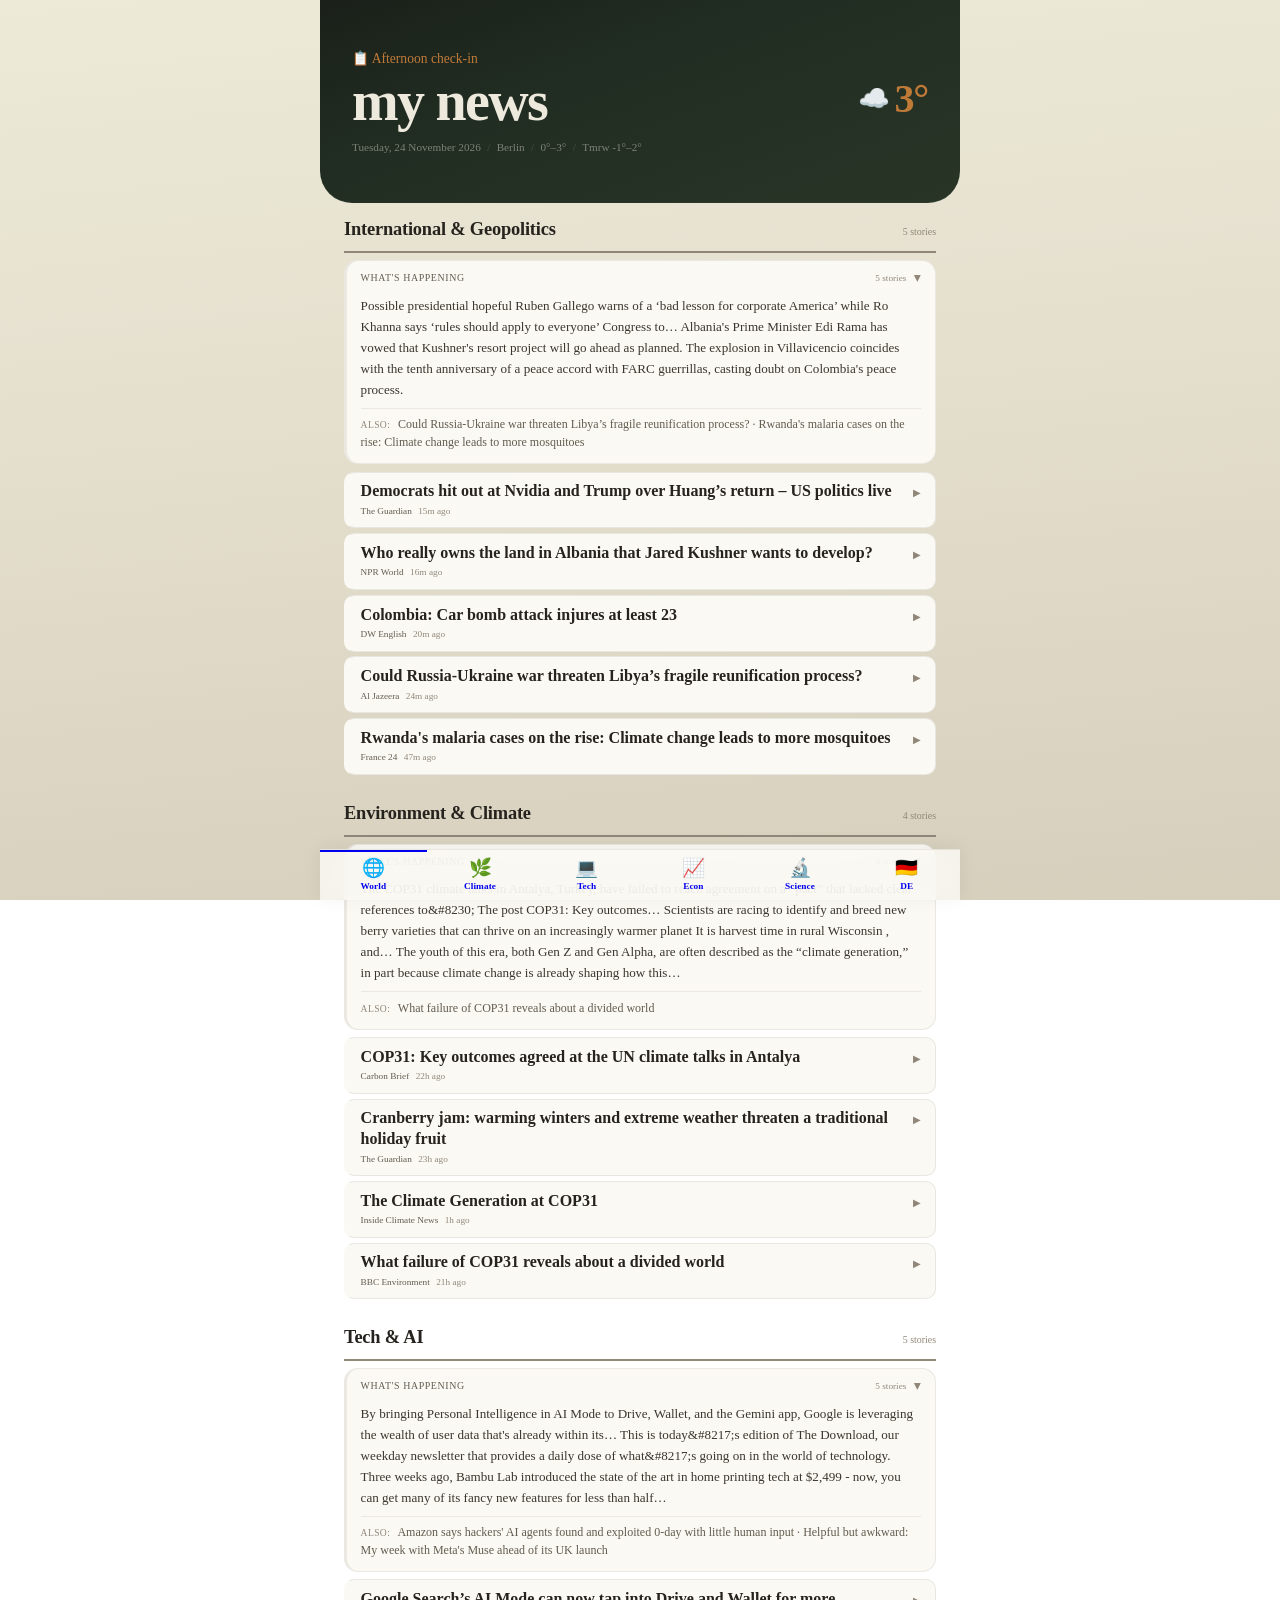
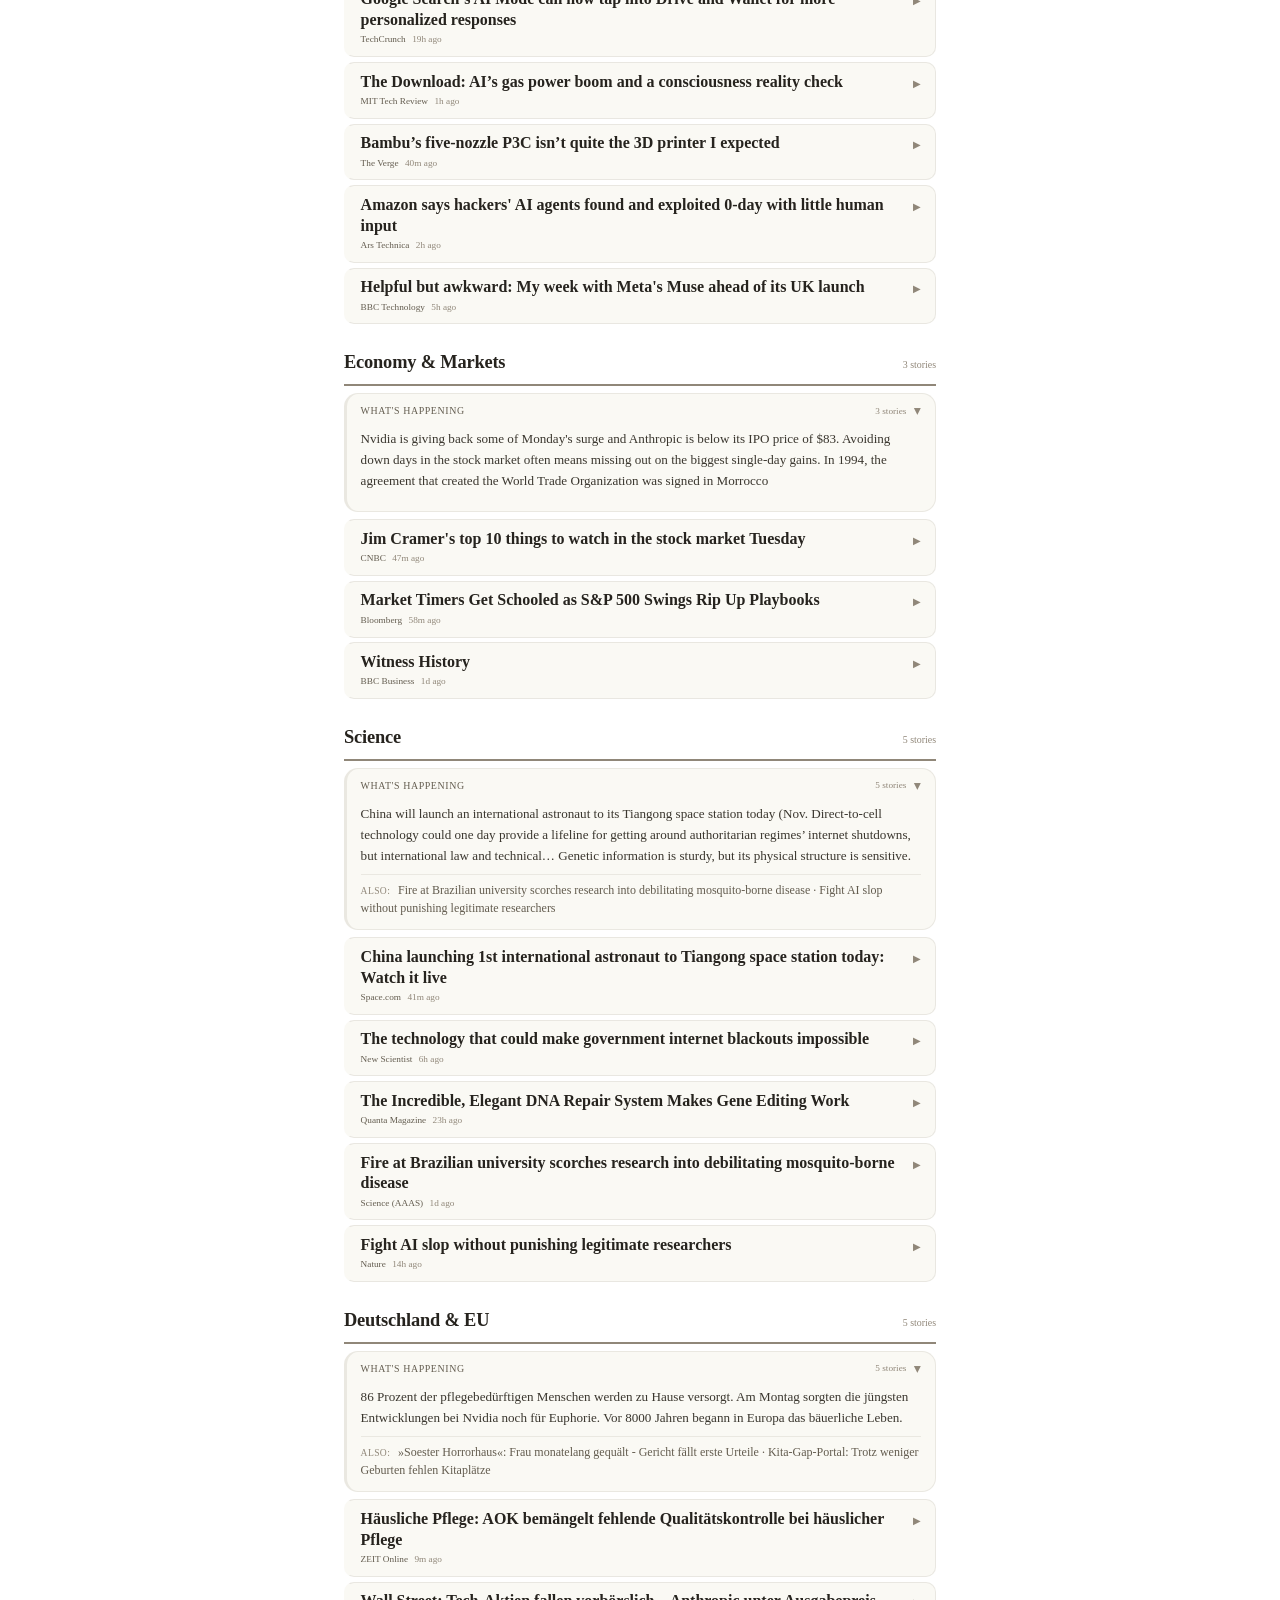
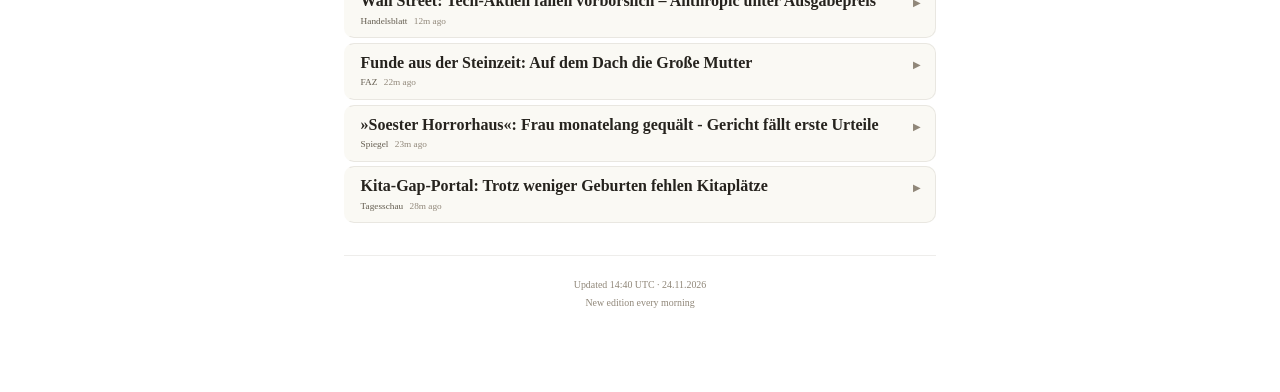
==== commit 3a69b158: "Edition 2026-11-24" ====
--- a/docs/index.html
+++ b/docs/index.html
@@ -641,7 +641,7 @@
 
     <!-- HERO: Greeting + Masthead + Weather combined -->
     <header class="hero">
-        <div class="hero-greeting">👋 Good afternoon</div>
+        <div class="hero-greeting">📋 Afternoon check-in</div>
         <div class="hero-top">
             <h1 class="hero-title">my news</h1>
             
@@ -652,16 +652,16 @@
             
         </div>
         <div class="hero-meta">
-            <span>Monday, 23 November 2026</span>
+            <span>Tuesday, 24 November 2026</span>
             <span class="hero-sep">/</span>
             <span>Berlin</span>
             
             <span class="hero-sep">/</span>
-            <span id="hw-today">0&deg;&ndash;4&deg;</span>
+            <span id="hw-today">0&deg;&ndash;3&deg;</span>
             
             
             <span class="hero-sep">/</span>
-            <span id="hw-tmrw">Tmrw 0&deg;&ndash;2&deg;</span>
+            <span id="hw-tmrw">Tmrw -1&deg;&ndash;2&deg;</span>
             
         </div>
 
@@ -674,106 +674,84 @@
                     <span class="hh-i">☁️</span>
                     <span class="hh-d">3&deg;</span>
                     
-                    <span class="hh-r">40%</span>
-                    
                 </div>
                 
                 <div class="hh" data-hour="16:00">
                     <span class="hh-t">16:00</span>
-                    <span class="hh-i">🌦️</span>
+                    <span class="hh-i">☁️</span>
                     <span class="hh-d">3&deg;</span>
-                    
-                    <span class="hh-r">8%</span>
                     
                 </div>
                 
                 <div class="hh" data-hour="17:00">
                     <span class="hh-t">17:00</span>
-                    <span class="hh-i">🌦️</span>
+                    <span class="hh-i">☁️</span>
                     <span class="hh-d">2&deg;</span>
                     
-                    <span class="hh-r">13%</span>
+                    <span class="hh-r">3%</span>
                     
                 </div>
                 
                 <div class="hh" data-hour="18:00">
                     <span class="hh-t">18:00</span>
-                    <span class="hh-i">🌦️</span>
+                    <span class="hh-i">🌧️</span>
                     <span class="hh-d">2&deg;</span>
-                    
-                    <span class="hh-r">13%</span>
                     
                 </div>
                 
                 <div class="hh" data-hour="19:00">
                     <span class="hh-t">19:00</span>
                     <span class="hh-i">🌧️</span>
-                    <span class="hh-d">1&deg;</span>
-                    
-                    <span class="hh-r">13%</span>
+                    <span class="hh-d">2&deg;</span>
                     
                 </div>
                 
                 <div class="hh" data-hour="20:00">
                     <span class="hh-t">20:00</span>
-                    <span class="hh-i">🌧️</span>
-                    <span class="hh-d">1&deg;</span>
-                    
-                    <span class="hh-r">18%</span>
+                    <span class="hh-i">☁️</span>
+                    <span class="hh-d">2&deg;</span>
                     
                 </div>
                 
                 <div class="hh" data-hour="21:00">
                     <span class="hh-t">21:00</span>
-                    <span class="hh-i">☁️</span>
-                    <span class="hh-d">1&deg;</span>
-                    
-                    <span class="hh-r">15%</span>
+                    <span class="hh-i">⛅</span>
+                    <span class="hh-d">2&deg;</span>
                     
                 </div>
                 
                 <div class="hh" data-hour="22:00">
                     <span class="hh-t">22:00</span>
                     <span class="hh-i">☁️</span>
-                    <span class="hh-d">1&deg;</span>
-                    
-                    <span class="hh-r">10%</span>
+                    <span class="hh-d">2&deg;</span>
                     
                 </div>
                 
                 <div class="hh" data-hour="23:00">
                     <span class="hh-t">23:00</span>
-                    <span class="hh-i">☁️</span>
-                    <span class="hh-d">1&deg;</span>
-                    
-                    <span class="hh-r">8%</span>
+                    <span class="hh-i">🌧️</span>
+                    <span class="hh-d">2&deg;</span>
                     
                 </div>
                 
                 <div class="hh" data-hour="00:00">
                     <span class="hh-t">00:00</span>
                     <span class="hh-i">☁️</span>
-                    <span class="hh-d">1&deg;</span>
-                    
-                    <span class="hh-r">5%</span>
+                    <span class="hh-d">2&deg;</span>
                     
                 </div>
                 
                 <div class="hh" data-hour="01:00">
                     <span class="hh-t">01:00</span>
                     <span class="hh-i">☁️</span>
-                    <span class="hh-d">1&deg;</span>
-                    
-                    <span class="hh-r">5%</span>
+                    <span class="hh-d">2&deg;</span>
                     
                 </div>
                 
                 <div class="hh" data-hour="02:00">
                     <span class="hh-t">02:00</span>
                     <span class="hh-i">☁️</span>
-                    <span class="hh-d">1&deg;</span>
-                    
-                    <span class="hh-r">3%</span>
+                    <span class="hh-d">2&deg;</span>
                     
                 </div>
                 
@@ -782,16 +760,12 @@
                     <span class="hh-i">☁️</span>
                     <span class="hh-d">1&deg;</span>
                     
-                    <span class="hh-r">3%</span>
-                    
                 </div>
                 
                 <div class="hh" data-hour="04:00">
                     <span class="hh-t">04:00</span>
                     <span class="hh-i">☁️</span>
                     <span class="hh-d">1&deg;</span>
-                    
-                    <span class="hh-r">3%</span>
                     
                 </div>
                 
@@ -825,15 +799,15 @@
             </summary>
             <div class="tldr-body">
                 
-                <p class="tldr-para">Ukraine carried out an attack on a Russian warship moored at a port in Libya, President Volodymyr Zelensky said Monday, claiming that maritime drones sank the… Zelenskyy says Ukraine responsible for sinking Merkury warship in Benghazi on Sunday and also drone attack on cargo vessel MV Angara Russian warship sinks in… EU enlargement has regained momentum, with Montenegro and Albania moving closer to membership.</p>
+                <p class="tldr-para">Possible presidential hopeful Ruben Gallego warns of a ‘bad lesson for corporate America’ while Ro Khanna says ‘rules should apply to everyone’ Congress to… Albania&#39;s Prime Minister Edi Rama has vowed that Kushner&#39;s resort project will go ahead as planned. The explosion in Villavicencio coincides with the tenth anniversary of a peace accord with FARC guerrillas, casting doubt on Colombia&#39;s peace process.</p>
                 
                 
                 <div class="tldr-also">
                     <span class="tldr-also-label">Also:</span>
                     
-                    <span class="tldr-also-item">Anti-austerity strike spurs transport chaos across Belgium · </span>
-                    
-                    <span class="tldr-also-item">Flights and train services cancelled in Belgium due to strike</span>
+                    <span class="tldr-also-item">Could Russia-Ukraine war threaten Libya’s fragile reunification process? · </span>
+                    
+                    <span class="tldr-also-item">Rwanda&#39;s malaria cases on the rise: Climate change leads to more mosquitoes</span>
                     
                 </div>
                 
@@ -846,113 +820,111 @@
             <details class="story" data-cat="international">
                 <summary class="story-head">
                     <span class="story-row">
-                        <span class="story-title">Ukraine sending the message that &#39;we can attack you where we want&#39;</span>
+                        <span class="story-title">Democrats hit out at Nvidia and Trump over Huang’s return – US politics live</span>
+                        <span class="story-chevron">&#9654;</span>
+                    </span>
+                    <span class="story-meta">
+                        <span class="story-src">The Guardian</span>
+                        <span>15m ago</span>
+                    </span>
+                </summary>
+                <div class="story-body">
+                    
+                    
+                    <p class="story-text">Possible presidential hopeful Ruben Gallego warns of a ‘bad lesson for corporate America’ while Ro Khanna says ‘rules should apply to everyone’ Congress to grill Huang over ties with China and Trump’s intervention</p>
+                    
+                    <a href="https://www.theguardian.com/us-news/live/2026/nov/24/donald-trump-nvidia-jensen-huang-republicans-democrats-china-latest-news-updates" target="_blank" rel="noopener" class="story-link">
+                        Read at The Guardian &rarr;
+                    </a>
+                </div>
+            </details>
+            
+            <details class="story" data-cat="international">
+                <summary class="story-head">
+                    <span class="story-row">
+                        <span class="story-title">Who really owns the land in Albania that Jared Kushner wants to develop?</span>
+                        <span class="story-chevron">&#9654;</span>
+                    </span>
+                    <span class="story-meta">
+                        <span class="story-src">NPR World</span>
+                        <span>16m ago</span>
+                    </span>
+                </summary>
+                <div class="story-body">
+                    
+                    
+                    <p class="story-text">Albania&#39;s Prime Minister Edi Rama has vowed that Kushner&#39;s resort project will go ahead as planned. But an ongoing investigation by Albania&#39;s state prosecutor into forged land titles could halt the project.</p>
+                    
+                    <a href="https://www.npr.org/2026/11/24/g-s1-154623/albania-jared-kushner-land-deal-protests" target="_blank" rel="noopener" class="story-link">
+                        Read at NPR World &rarr;
+                    </a>
+                </div>
+            </details>
+            
+            <details class="story" data-cat="international">
+                <summary class="story-head">
+                    <span class="story-row">
+                        <span class="story-title">Colombia: Car bomb attack injures at least 23</span>
+                        <span class="story-chevron">&#9654;</span>
+                    </span>
+                    <span class="story-meta">
+                        <span class="story-src">DW English</span>
+                        <span>20m ago</span>
+                    </span>
+                </summary>
+                <div class="story-body">
+                    
+                    
+                    <p class="story-text">The explosion in Villavicencio coincides with the tenth anniversary of a peace accord with FARC guerrillas, casting doubt on Colombia&#39;s peace process.</p>
+                    
+                    <a href="https://www.dw.com/en/colombia-car-bomb-attack-injures-at-least-23/a-80033956?maca=en-rss-en-all-1573-rdf" target="_blank" rel="noopener" class="story-link">
+                        Read at DW English &rarr;
+                    </a>
+                </div>
+            </details>
+            
+            <details class="story" data-cat="international">
+                <summary class="story-head">
+                    <span class="story-row">
+                        <span class="story-title">Could Russia-Ukraine war threaten Libya’s fragile reunification process?</span>
+                        <span class="story-chevron">&#9654;</span>
+                    </span>
+                    <span class="story-meta">
+                        <span class="story-src">Al Jazeera</span>
+                        <span>24m ago</span>
+                    </span>
+                </summary>
+                <div class="story-body">
+                    
+                    
+                    <p class="story-text">Ukraine&amp;#039;s involvement in Libya raises concerns as Zelenskyy admits targeting Russian vessels in a key port city.</p>
+                    
+                    <a href="https://www.aljazeera.com/news-analysis/2026/11/24/could-russia-ukraine-war-threaten-libyas-fragile-reunification-process?traffic_source=rss" target="_blank" rel="noopener" class="story-link">
+                        Read at Al Jazeera &rarr;
+                    </a>
+                </div>
+            </details>
+            
+            <details class="story" data-cat="international">
+                <summary class="story-head">
+                    <span class="story-row">
+                        <span class="story-title">Rwanda&#39;s malaria cases on the rise: Climate change leads to more mosquitoes</span>
                         <span class="story-chevron">&#9654;</span>
                     </span>
                     <span class="story-meta">
                         <span class="story-src">France 24</span>
-                        <span>7m ago</span>
-                    </span>
-                </summary>
-                <div class="story-body">
-                    
-                    <img src="https://s.france24.com/media/display/f7598696-e743-11f1-8e21-13439ca2fe89/w:1024/p:16x9/EN-20261123-140926-141328-CS.jpg" alt="" class="story-img" loading="lazy" decoding="async" onerror="this.remove()">
-                    
-                    
-                    <p class="story-text">Ukraine carried out an attack on a Russian warship moored at a port in Libya, President Volodymyr Zelensky said Monday, claiming that maritime drones sank the navy vessel in a surprise assault the previous day. With the attack, as well as the fact that Kyiv has claimed responsibility, Ukraine is sending the message to Russia that &#34;we can attack you where we want&#34;, says France 24&#39;s James Andre.</p>
-                    
-                    <a href="https://www.france24.com/en/video/20261123-ukraine-sending-the-message-that-we-can-attack-you-where-we-want" target="_blank" rel="noopener" class="story-link">
+                        <span>47m ago</span>
+                    </span>
+                </summary>
+                <div class="story-body">
+                    
+                    <img src="https://s.france24.com/media/display/c9c06476-e7e2-11f1-adb6-1bac47ab2f5d/w:1024/p:16x9/capture-01df9741.jpg" alt="" class="story-img" loading="lazy" decoding="async" onerror="this.remove()">
+                    
+                    
+                    <p class="story-text">In Rwanda, malaria cases are on the rise due to climate change. Higher temperatures and prolonged rainfall are creating more breeding grounds for mosquitoes. According to researchers, the risk of infection could increase by as much as 20 percent by 2100 in the Rift Valley. Our correspondent Aurore Bayoud reports on Rwanda&#39;s efforts to tackle the problem.</p>
+                    
+                    <a href="https://www.france24.com/en/tv-shows/focus/20261124-rwanda-s-malaria-cases-on-the-rise-climate-change-leads-to-more-mosquitoes" target="_blank" rel="noopener" class="story-link">
                         Read at France 24 &rarr;
-                    </a>
-                </div>
-            </details>
-            
-            <details class="story" data-cat="international">
-                <summary class="story-head">
-                    <span class="story-row">
-                        <span class="story-title">Kremlin warns of ‘escalation’ as Albania denies Ukrainian drones that sank Russian ships launched from its territory – Europe live</span>
-                        <span class="story-chevron">&#9654;</span>
-                    </span>
-                    <span class="story-meta">
-                        <span class="story-src">The Guardian</span>
-                        <span>23m ago</span>
-                    </span>
-                </summary>
-                <div class="story-body">
-                    
-                    
-                    <p class="story-text">Zelenskyy says Ukraine responsible for sinking Merkury warship in Benghazi on Sunday and also drone attack on cargo vessel MV Angara Russian warship sinks in Benghazi after suspected Ukrainian drone attack Turning to Ukraine, Nato’s Rutte stresses the need to secure the flow of “crucial supplies” or air defence weapons and ammunition to Ukraine. “ It helps Ukraine to defend itself today, but it also strengthens Ukraine’s hands in any future negotiations with Russia. … But support needs to be con</p>
-                    
-                    <a href="https://www.theguardian.com/world/live/2026/nov/23/russia-ukraine-war-zelenskyy-libya-benghazi-drone-attack-ship-merkury-un-nato-europe-latest-news-updates" target="_blank" rel="noopener" class="story-link">
-                        Read at The Guardian &rarr;
-                    </a>
-                </div>
-            </details>
-            
-            <details class="story" data-cat="international">
-                <summary class="story-head">
-                    <span class="story-row">
-                        <span class="story-title">North Macedonia remains stalled on its EU path after 21 years as a candidate while Montenegro and Albania move closer to membership</span>
-                        <span class="story-chevron">&#9654;</span>
-                    </span>
-                    <span class="story-meta">
-                        <span class="story-src">DW English</span>
-                        <span>25m ago</span>
-                    </span>
-                </summary>
-                <div class="story-body">
-                    
-                    
-                    <p class="story-text">EU enlargement has regained momentum, with Montenegro and Albania moving closer to membership. But North Macedonia, a candidate since 2005, remains stalled by a politically difficult dispute involving Bulgaria.</p>
-                    
-                    <a href="https://www.dw.com/en/north-macedonia-remains-stalled-on-its-eu-path-after-21-years-as-a-candidate-while-montenegro-and-albania-move-closer-to-membership/a-80020841?maca=en-rss-en-all-1573-rdf" target="_blank" rel="noopener" class="story-link">
-                        Read at DW English &rarr;
-                    </a>
-                </div>
-            </details>
-            
-            <details class="story" data-cat="international">
-                <summary class="story-head">
-                    <span class="story-row">
-                        <span class="story-title">Anti-austerity strike spurs transport chaos across Belgium</span>
-                        <span class="story-chevron">&#9654;</span>
-                    </span>
-                    <span class="story-meta">
-                        <span class="story-src">Al Jazeera</span>
-                        <span>26m ago</span>
-                    </span>
-                </summary>
-                <div class="story-body">
-                    
-                    
-                    <p class="story-text">National strike against planned austerity causes widespread disruption, with government&amp;#039;s fate hanging in the balance.</p>
-                    
-                    <a href="https://www.aljazeera.com/news/2026/11/23/anti-austerity-strike-spurs-transport-chaos-across-belgium?traffic_source=rss" target="_blank" rel="noopener" class="story-link">
-                        Read at Al Jazeera &rarr;
-                    </a>
-                </div>
-            </details>
-            
-            <details class="story" data-cat="international">
-                <summary class="story-head">
-                    <span class="story-row">
-                        <span class="story-title">Flights and train services cancelled in Belgium due to strike</span>
-                        <span class="story-chevron">&#9654;</span>
-                    </span>
-                    <span class="story-meta">
-                        <span class="story-src">BBC World</span>
-                        <span>37m ago</span>
-                    </span>
-                </summary>
-                <div class="story-body">
-                    
-                    <img src="https://ichef.bbci.co.uk/ace/standard/240/cpsprodpb/6bf3/live/3920ed00-e738-11f1-8294-033bd8ee7e95.jpg" alt="" class="story-img" loading="lazy" decoding="async" onerror="this.remove()">
-                    
-                    
-                    <p class="story-text">A series of strikes have hit Belgium in recent months as the prime minister struggles to agree a budget to cut costs.</p>
-                    
-                    <a href="https://www.bbc.co.uk/news/articles/cwdr155e2d05o?at_medium=RSS&amp;at_campaign=rss" target="_blank" rel="noopener" class="story-link">
-                        Read at BBC World &rarr;
                     </a>
                 </div>
             </details>
@@ -975,13 +947,13 @@
             </summary>
             <div class="tldr-body">
                 
-                <p class="tldr-para">Nationwide change in lunch habits could cut more climate pollution than grounding every domestic flight Welcome to Inside Climate, a podcast from the staff of Inside Climate News. Secretary-General António Guterres on Sunday expressed deep disappointment over the collapse of COP31 climate negotiations, using a visit to Barbados to call…</p>
+                <p class="tldr-para">The COP31 climate talks in Antalya, Turkey, have failed to reach agreement on a “pact” that lacked clear references to&amp;#8230; The post COP31: Key outcomes… Scientists are racing to identify and breed new berry varieties that can thrive on an increasingly warmer planet It is harvest time in rural Wisconsin , and… The youth of this era, both Gen Z and Gen Alpha, are often described as the “climate generation,” in part because climate change is already shaping how this…</p>
                 
                 
                 <div class="tldr-also">
                     <span class="tldr-also-label">Also:</span>
                     
-                    <span class="tldr-also-item">New draft deal aims to avert collapse of talks at COP31 climate summit</span>
+                    <span class="tldr-also-item">What failure of COP31 reveals about a divided world</span>
                     
                 </div>
                 
@@ -994,20 +966,42 @@
             <details class="story" data-cat="environment">
                 <summary class="story-head">
                     <span class="story-row">
-                        <span class="story-title">Plant-based lunches could cut Australia’s emissions by 15m tonnes, new research shows</span>
+                        <span class="story-title">COP31: Key outcomes agreed at the UN climate talks in Antalya</span>
+                        <span class="story-chevron">&#9654;</span>
+                    </span>
+                    <span class="story-meta">
+                        <span class="story-src">Carbon Brief</span>
+                        <span>22h ago</span>
+                    </span>
+                </summary>
+                <div class="story-body">
+                    
+                    
+                    <p class="story-text">The COP31 climate talks in Antalya, Turkey, have failed to reach agreement on a “pact” that lacked clear references to&amp;#8230; The post COP31: Key outcomes agreed at the UN climate talks in Antalya appeared first on Carbon Brief .</p>
+                    
+                    <a href="https://www.carbonbrief.org/cop31-key-outcomes-agreed-at-the-un-climate-talks-in-antalya" target="_blank" rel="noopener" class="story-link">
+                        Read at Carbon Brief &rarr;
+                    </a>
+                </div>
+            </details>
+            
+            <details class="story" data-cat="environment">
+                <summary class="story-head">
+                    <span class="story-row">
+                        <span class="story-title">Cranberry jam: warming winters and extreme weather threaten a traditional holiday fruit</span>
                         <span class="story-chevron">&#9654;</span>
                     </span>
                     <span class="story-meta">
                         <span class="story-src">The Guardian</span>
-                        <span>13m ago</span>
-                    </span>
-                </summary>
-                <div class="story-body">
-                    
-                    
-                    <p class="story-text">Nationwide change in lunch habits could cut more climate pollution than grounding every domestic flight</p>
-                    
-                    <a href="https://www.theguardian.com/environment/2026/nov/23/plant-based-lunches-could-cut-australia-emissions-by-15m-tonnes-new-research-shows" target="_blank" rel="noopener" class="story-link">
+                        <span>23h ago</span>
+                    </span>
+                </summary>
+                <div class="story-body">
+                    
+                    
+                    <p class="story-text">Scientists are racing to identify and breed new berry varieties that can thrive on an increasingly warmer planet It is harvest time in rural Wisconsin , and the Badger state’s most vibrant crop is painting the rolling countryside a brilliant, unmistakable red. For nearly three decades, Nicole Hansen has been farming cranberries here. Wisconsin produces more than 60% of the nation’s supply. On a crisp fall morning, we waded into a marsh with her to round up the floating harvest. Climate Central i</p>
+                    
+                    <a href="https://www.theguardian.com/us-news/2026/nov/23/cranberry-growing-climate-crisis" target="_blank" rel="noopener" class="story-link">
                         Read at The Guardian &rarr;
                     </a>
                 </div>
@@ -1016,20 +1010,20 @@
             <details class="story" data-cat="environment">
                 <summary class="story-head">
                     <span class="story-row">
-                        <span class="story-title">Climate Hope</span>
+                        <span class="story-title">The Climate Generation at COP31</span>
                         <span class="story-chevron">&#9654;</span>
                     </span>
                     <span class="story-meta">
                         <span class="story-src">Inside Climate News</span>
-                        <span>3h ago</span>
-                    </span>
-                </summary>
-                <div class="story-body">
-                    
-                    
-                    <p class="story-text">Welcome to Inside Climate, a podcast from the staff of Inside Climate News. Climate change and the environmental stress it can generate have made plenty of headlines this year. Our newsroom has covered floods, wildfires and heatwaves that have devastated communities across the globe. But amid the chaos, we’ve also witnessed moments of progress. In [&amp;#8230;]</p>
-                    
-                    <a href="https://insideclimatenews.org/news/23112026/inside-climate-podcast-glimmers-of-hope/" target="_blank" rel="noopener" class="story-link">
+                        <span>1h ago</span>
+                    </span>
+                </summary>
+                <div class="story-body">
+                    
+                    
+                    <p class="story-text">The youth of this era, both Gen Z and Gen Alpha, are often described as the “climate generation,” in part because climate change is already shaping how this generation (which also happens to be my generation) lives and what our futures will look like. Researchers have linked climate change to shifts in where&amp;#160;Bangladeshi children live [&amp;#8230;]</p>
+                    
+                    <a href="https://insideclimatenews.org/news/24112026/the-climate-generation-at-cop31/" target="_blank" rel="noopener" class="story-link">
                         Read at Inside Climate News &rarr;
                     </a>
                 </div>
@@ -1038,46 +1032,22 @@
             <details class="story" data-cat="environment">
                 <summary class="story-head">
                     <span class="story-row">
-                        <span class="story-title">Guterres laments COP31 outcome, urges climate justice from Barbados</span>
-                        <span class="story-chevron">&#9654;</span>
-                    </span>
-                    <span class="story-meta">
-                        <span class="story-src">UN News Climate</span>
-                        <span>1d ago</span>
-                    </span>
-                </summary>
-                <div class="story-body">
-                    
-                    <img src="https://global.unitednations.entermediadb.net/assets/mediadb/services/module/asset/downloads/preset/Collections/Production%20Library/2026/11/22-11-2026_SG-Mottley-presser.jpg/image560x340cropped.jpg" alt="" class="story-img" loading="lazy" decoding="async" onerror="this.remove()">
-                    
-                    
-                    <p class="story-text">Secretary-General António Guterres on Sunday expressed deep disappointment over the collapse of COP31 climate negotiations, using a visit to Barbados to call for stronger action on fossil fuels, climate finance and support for vulnerable nations.</p>
-                    
-                    <a href="https://news.un.org/feed/view/en/story/2026/11/1168856" target="_blank" rel="noopener" class="story-link">
-                        Read at UN News Climate &rarr;
-                    </a>
-                </div>
-            </details>
-            
-            <details class="story" data-cat="environment">
-                <summary class="story-head">
-                    <span class="story-row">
-                        <span class="story-title">New draft deal aims to avert collapse of talks at COP31 climate summit</span>
+                        <span class="story-title">What failure of COP31 reveals about a divided world</span>
                         <span class="story-chevron">&#9654;</span>
                     </span>
                     <span class="story-meta">
                         <span class="story-src">BBC Environment</span>
-                        <span>1d ago</span>
-                    </span>
-                </summary>
-                <div class="story-body">
-                    
-                    <img src="https://ichef.bbci.co.uk/ace/standard/240/cpsprodpb/9b71/live/e0c68530-e61e-11f1-94c8-1db910b5b42e.jpg" alt="" class="story-img" loading="lazy" decoding="async" onerror="this.remove()">
-                    
-                    
-                    <p class="story-text">The UN COP31 meeting in Turkey enters a second day of overtime as countries struggle to reach an agreement.</p>
-                    
-                    <a href="https://www.bbc.co.uk/news/articles/cq7827z2841zo?at_medium=RSS&amp;at_campaign=rss" target="_blank" rel="noopener" class="story-link">
+                        <span>21h ago</span>
+                    </span>
+                </summary>
+                <div class="story-body">
+                    
+                    <img src="https://ichef.bbci.co.uk/ace/standard/240/cpsprodpb/c650/live/3a868c20-e767-11f1-99a1-253766e7ad8b.jpg" alt="" class="story-img" loading="lazy" decoding="async" onerror="this.remove()">
+                    
+                    
+                    <p class="story-text">Interests of oil-producing countries, a US boycott and a dispute over finance may have torpedoed climate talks.</p>
+                    
+                    <a href="https://www.bbc.co.uk/news/articles/cky970n83rvjo?at_medium=RSS&amp;at_campaign=rss" target="_blank" rel="noopener" class="story-link">
                         Read at BBC Environment &rarr;
                     </a>
                 </div>
@@ -1101,15 +1071,15 @@
             </summary>
             <div class="tldr-body">
                 
-                <p class="tldr-para">Journalist Paris Marx unpacks his new book &#34;Hyperscale.&#34; This is today&amp;#8217;s edition of The Download, our weekday newsletter that provides a daily dose of what&amp;#8217;s going on in the world of technology. The new Asus ProArt laptop costs up to $7,000, but it can run a gaggle of local AI agents.</p>
+                <p class="tldr-para">By bringing Personal Intelligence in AI Mode to Drive, Wallet, and the Gemini app, Google is leveraging the wealth of user data that&#39;s already within its… This is today&amp;#8217;s edition of The Download, our weekday newsletter that provides a daily dose of what&amp;#8217;s going on in the world of technology. Three weeks ago, Bambu Lab introduced the state of the art in home printing tech at $2,499 - now, you can get many of its fancy new features for less than half…</p>
                 
                 
                 <div class="tldr-also">
                     <span class="tldr-also-label">Also:</span>
                     
-                    <span class="tldr-also-item">Meta Muse can do your Black Friday shopping at Walmart · </span>
-                    
-                    <span class="tldr-also-item">GTA 6 hacker released on licence with warning &#39;don&#39;t let this happen again&#39;</span>
+                    <span class="tldr-also-item">Amazon says hackers&#39; AI agents found and exploited 0-day with little human input · </span>
+                    
+                    <span class="tldr-also-item">Helpful but awkward: My week with Meta&#39;s Muse ahead of its UK launch</span>
                     
                 </div>
                 
@@ -1122,20 +1092,20 @@
             <details class="story" data-cat="tech">
                 <summary class="story-head">
                     <span class="story-row">
-                        <span class="story-title">Why data centers are at the center of the Big Tech backlash</span>
+                        <span class="story-title">Google Search’s AI Mode can now tap into Drive and Wallet for more personalized responses</span>
                         <span class="story-chevron">&#9654;</span>
                     </span>
                     <span class="story-meta">
                         <span class="story-src">TechCrunch</span>
-                        <span>20h ago</span>
-                    </span>
-                </summary>
-                <div class="story-body">
-                    
-                    
-                    <p class="story-text">Journalist Paris Marx unpacks his new book &#34;Hyperscale.&#34;</p>
-                    
-                    <a href="https://techcrunch.com/2026/11/22/why-data-centers-are-at-the-center-of-the-big-tech-backlash/" target="_blank" rel="noopener" class="story-link">
+                        <span>19h ago</span>
+                    </span>
+                </summary>
+                <div class="story-body">
+                    
+                    
+                    <p class="story-text">By bringing Personal Intelligence in AI Mode to Drive, Wallet, and the Gemini app, Google is leveraging the wealth of user data that&#39;s already within its ecosystem</p>
+                    
+                    <a href="https://techcrunch.com/2026/11/23/google-searchs-ai-mode-can-now-tap-into-drive-and-wallet-for-more-personalized-responses/" target="_blank" rel="noopener" class="story-link">
                         Read at TechCrunch &rarr;
                     </a>
                 </div>
@@ -1144,7 +1114,7 @@
             <details class="story" data-cat="tech">
                 <summary class="story-head">
                     <span class="story-row">
-                        <span class="story-title">The Download: AI’s judgment problem and carbon removal’s crop threat</span>
+                        <span class="story-title">The Download: AI’s gas power boom and a consciousness reality check</span>
                         <span class="story-chevron">&#9654;</span>
                     </span>
                     <span class="story-meta">
@@ -1155,9 +1125,9 @@
                 <div class="story-body">
                     
                     
-                    <p class="story-text">This is today&amp;#8217;s edition of The Download, our weekday newsletter that provides a daily dose of what&amp;#8217;s going on in the world of technology. The most misunderstood graph in AI just got a major update A new report from the AI evaluation nonprofit METR finds that some capabilities are improving exponentially—but models aren’t as good&amp;#8230;</p>
-                    
-                    <a href="https://www.technologyreview.com/2026/11/23/1149548/the-download-ai-judgment-problem-carbon-removal-crop-threat/" target="_blank" rel="noopener" class="story-link">
+                    <p class="story-text">This is today&amp;#8217;s edition of The Download, our weekday newsletter that provides a daily dose of what&amp;#8217;s going on in the world of technology. Data centers are getting their own natural gas power plants One of the biggest obstacles to building a data center is getting approval to connect to the grid, a wait that&amp;#8230;</p>
+                    
+                    <a href="https://www.technologyreview.com/2026/11/24/1149669/the-download-data-centers-gas-ai-consciousness/" target="_blank" rel="noopener" class="story-link">
                         Read at MIT Tech Review &rarr;
                     </a>
                 </div>
@@ -1166,7 +1136,29 @@
             <details class="story" data-cat="tech">
                 <summary class="story-head">
                     <span class="story-row">
-                        <span class="story-title">Review: The Asus ProArt P16 offers a glimpse of a future powered by local AI</span>
+                        <span class="story-title">Bambu’s five-nozzle P3C isn’t quite the 3D printer I expected</span>
+                        <span class="story-chevron">&#9654;</span>
+                    </span>
+                    <span class="story-meta">
+                        <span class="story-src">The Verge</span>
+                        <span>40m ago</span>
+                    </span>
+                </summary>
+                <div class="story-body">
+                    
+                    
+                    <p class="story-text">Three weeks ago, Bambu Lab introduced the state of the art in home printing tech at $2,499 - now, you can get many of its fancy new features for less than half the price. Like that bigger H3C, the new $1,149 Bambu P3C can also swap between materials on the fly, mix different colors to [&amp;#8230;]</p>
+                    
+                    <a href="https://www.theverge.com/tech/1041034/bambu-p3c-3d-printer-price-release-date" target="_blank" rel="noopener" class="story-link">
+                        Read at The Verge &rarr;
+                    </a>
+                </div>
+            </details>
+            
+            <details class="story" data-cat="tech">
+                <summary class="story-head">
+                    <span class="story-row">
+                        <span class="story-title">Amazon says hackers&#39; AI agents found and exploited 0-day with little human input</span>
                         <span class="story-chevron">&#9654;</span>
                     </span>
                     <span class="story-meta">
@@ -1176,12 +1168,12 @@
                 </summary>
                 <div class="story-body">
                     
-                    <img src="https://cdn.arstechnica.net/wp-content/uploads/2026/11/Asus-P16-3-500x500.jpg" alt="" class="story-img" loading="lazy" decoding="async" onerror="this.remove()">
-                    
-                    
-                    <p class="story-text">The new Asus ProArt laptop costs up to $7,000, but it can run a gaggle of local AI agents.</p>
-                    
-                    <a href="https://arstechnica.com/reviews/2026/11/review-the-asus-proart-p16-offers-a-glimpse-of-a-future-powered-by-local-ai/" target="_blank" rel="noopener" class="story-link">
+                    <img src="https://cdn.arstechnica.net/wp-content/uploads/2026/11/cairn-banner-500x500.jpg" alt="" class="story-img" loading="lazy" decoding="async" onerror="this.remove()">
+                    
+                    
+                    <p class="story-text">The Cairn AI framework is proving to be a boon for defenders and attackers.</p>
+                    
+                    <a href="https://arstechnica.com/security/2026/11/amazon-says-hackers-ai-agents-found-and-exploited-0-day-with-little-human-input/" target="_blank" rel="noopener" class="story-link">
                         Read at Ars Technica &rarr;
                     </a>
                 </div>
@@ -1190,44 +1182,22 @@
             <details class="story" data-cat="tech">
                 <summary class="story-head">
                     <span class="story-row">
-                        <span class="story-title">Meta Muse can do your Black Friday shopping at Walmart</span>
-                        <span class="story-chevron">&#9654;</span>
-                    </span>
-                    <span class="story-meta">
-                        <span class="story-src">The Verge</span>
-                        <span>3h ago</span>
-                    </span>
-                </summary>
-                <div class="story-body">
-                    
-                    
-                    <p class="story-text">Walmart will let Meta&#39;s Muse shop on its website on your behalf, allowing the AI agent to find and purchase Black Friday deals. Tomorrow, on Tuesday November 24th, the retail giant will roll out a live implementation of the Agent Gateway it announced last month, which helps AI agents find relevant products for you without [&amp;#8230;]</p>
-                    
-                    <a href="https://www.theverge.com/ai-artificial-intelligence/1039874/walmart-agent-gateway-meta-muse-black-friday" target="_blank" rel="noopener" class="story-link">
-                        Read at The Verge &rarr;
-                    </a>
-                </div>
-            </details>
-            
-            <details class="story" data-cat="tech">
-                <summary class="story-head">
-                    <span class="story-row">
-                        <span class="story-title">GTA 6 hacker released on licence with warning &#39;don&#39;t let this happen again&#39;</span>
+                        <span class="story-title">Helpful but awkward: My week with Meta&#39;s Muse ahead of its UK launch</span>
                         <span class="story-chevron">&#9654;</span>
                     </span>
                     <span class="story-meta">
                         <span class="story-src">BBC Technology</span>
-                        <span>2m ago</span>
-                    </span>
-                </summary>
-                <div class="story-body">
-                    
-                    <img src="https://ichef.bbci.co.uk/ace/standard/240/cpsprodpb/e22e/live/1d07a600-e269-11f1-a094-5fdc692f3e33.png" alt="" class="story-img" loading="lazy" decoding="async" onerror="this.remove()">
-                    
-                    
-                    <p class="story-text">21-year-old Arion Kurtaj pleaded guilty to the Rockstar Games hack and others he carried out when he was a teenager.</p>
-                    
-                    <a href="https://www.bbc.co.uk/news/articles/cqpv9kr7pxmro?at_medium=RSS&amp;at_campaign=rss" target="_blank" rel="noopener" class="story-link">
+                        <span>5h ago</span>
+                    </span>
+                </summary>
+                <div class="story-body">
+                    
+                    <img src="https://ichef.bbci.co.uk/ace/standard/240/cpsprodpb/18ae/live/af1ca360-e7e6-11f1-8b26-c1adae33e7f2.jpg" alt="" class="story-img" loading="lazy" decoding="async" onerror="this.remove()">
+                    
+                    
+                    <p class="story-text">Meta wants Muse to do for AI what WhatsApp did for messaging - here&#39;s what the BBC&#39;s technology editor found when she used it.</p>
+                    
+                    <a href="https://www.bbc.co.uk/news/articles/c9gkld2l38y6o?at_medium=RSS&amp;at_campaign=rss" target="_blank" rel="noopener" class="story-link">
                         Read at BBC Technology &rarr;
                     </a>
                 </div>
@@ -1239,135 +1209,11 @@
     <section class="section" id="economy" aria-label="Economy &amp; Markets">
         <div class="sec-head" data-cat="economy">
             <h2 class="sec-label">Economy &amp; Markets</h2>
-            <span class="sec-count">4 stories</span>
-        </div>
-
-        
-        <details class="tldr" data-cat="economy" open>
-            <summary class="tldr-head">
-                <span class="tldr-label">What's happening</span>
-                <span class="tldr-count">4 stories</span>
-                <span class="tldr-chevron">&#9654;</span>
-            </summary>
-            <div class="tldr-body">
-                
-                <p class="tldr-para">US equity futures rebound from a rout in the AI trade that sent the S&amp;amp;P 500 into a correction. Dollar General is poised to notch steady growth, making it a good addition to investors&#39; portfolios as stock market volatility increases, per Piper Sandler. In 1994, the agreement that created the World Trade Organization was signed in Morrocco</p>
-                
-                
-                <div class="tldr-also">
-                    <span class="tldr-also-label">Also:</span>
-                    
-                    <span class="tldr-also-item">How much more air can come out of the AI trade?</span>
-                    
-                </div>
-                
-            </div>
-        </details>
-        
-
-        
-            
-            <details class="story" data-cat="economy">
-                <summary class="story-head">
-                    <span class="story-row">
-                        <span class="story-title">Stocks Rebound After AI-Driven Correction; Crowdstrike to Buy ZScaler</span>
-                        <span class="story-chevron">&#9654;</span>
-                    </span>
-                    <span class="story-meta">
-                        <span class="story-src">Bloomberg</span>
-                        <span>29m ago</span>
-                    </span>
-                </summary>
-                <div class="story-body">
-                    
-                    
-                    <p class="story-text">US equity futures rebound from a rout in the AI trade that sent the S&amp;amp;P 500 into a correction. US Treasury Secretary Scott Bessent warns that the Federal Reserve risks jeopardizing the US economy by overtightening in response to the latest inflation data. CrowdStrike agrees to acquire cybersecurity provider Zscaler in an all-stock transaction valued at about $43.9 billion. Kamakshya Trivedi of Goldman Sachs joins “Bloomberg Brief” to discuss the latest market recovery. (Source: Bloomberg)</p>
-                    
-                    <a href="https://www.bloomberg.com/news/videos/2026-11-23/bloomberg-brief-11-23-2026-video" target="_blank" rel="noopener" class="story-link">
-                        Read at Bloomberg &rarr;
-                    </a>
-                </div>
-            </details>
-            
-            <details class="story" data-cat="economy">
-                <summary class="story-head">
-                    <span class="story-row">
-                        <span class="story-title">This discount retailer offers protection in a volatile market, says Piper Sandler</span>
-                        <span class="story-chevron">&#9654;</span>
-                    </span>
-                    <span class="story-meta">
-                        <span class="story-src">CNBC</span>
-                        <span>1h ago</span>
-                    </span>
-                </summary>
-                <div class="story-body">
-                    
-                    
-                    <p class="story-text">Dollar General is poised to notch steady growth, making it a good addition to investors&#39; portfolios as stock market volatility increases, per Piper Sandler.</p>
-                    
-                    <a href="https://www.cnbc.com/2026/11/23/dollar-general-piper-sandler-upgrade.html" target="_blank" rel="noopener" class="story-link">
-                        Read at CNBC &rarr;
-                    </a>
-                </div>
-            </details>
-            
-            <details class="story" data-cat="economy">
-                <summary class="story-head">
-                    <span class="story-row">
-                        <span class="story-title">Witness History</span>
-                        <span class="story-chevron">&#9654;</span>
-                    </span>
-                    <span class="story-meta">
-                        <span class="story-src">BBC Business</span>
-                        <span>7h ago</span>
-                    </span>
-                </summary>
-                <div class="story-body">
-                    
-                    <img src="https://ichef.bbci.co.uk/images/ic/240x135/p0pnlfvs.jpg" alt="" class="story-img" loading="lazy" decoding="async" onerror="this.remove()">
-                    
-                    
-                    <p class="story-text">In 1994, the agreement that created the World Trade Organization was signed in Morrocco</p>
-                    
-                    <a href="https://www.bbc.co.uk/sounds/play/w3ct8r4b?at_medium=RSS&amp;at_campaign=rss" target="_blank" rel="noopener" class="story-link">
-                        Read at BBC Business &rarr;
-                    </a>
-                </div>
-            </details>
-            
-            <details class="story" data-cat="economy">
-                <summary class="story-head">
-                    <span class="story-row">
-                        <span class="story-title">How much more air can come out of the AI trade?</span>
-                        <span class="story-chevron">&#9654;</span>
-                    </span>
-                    <span class="story-meta">
-                        <span class="story-src">The Economist</span>
-                        <span>18h ago</span>
-                    </span>
-                </summary>
-                <div class="story-body">
-                    
-                    
-                    <p class="story-text">Markets are troubled—for good reason</p>
-                    
-                    <a href="https://www.economist.com/finance-and-economics/2026/11/22/how-much-more-air-can-come-out-of-the-ai-trade" target="_blank" rel="noopener" class="story-link">
-                        Read at The Economist &rarr;
-                    </a>
-                </div>
-            </details>
-            
-        
-    </section>
-    
-    <section class="section" id="science" aria-label="Science">
-        <div class="sec-head" data-cat="science">
-            <h2 class="sec-label">Science</h2>
             <span class="sec-count">3 stories</span>
         </div>
 
         
-        <details class="tldr" data-cat="science" open>
+        <details class="tldr" data-cat="economy" open>
             <summary class="tldr-head">
                 <span class="tldr-label">What's happening</span>
                 <span class="tldr-count">3 stories</span>
@@ -1375,13 +1221,110 @@
             </summary>
             <div class="tldr-body">
                 
-                <p class="tldr-para">Climate progressive countries took the radical step of torpedoing a deal at the UN summit in Turkey amid outrage over obstructionist tactics from petrostates. Nature, Published online: 23 November 2026; doi:10.1038/d41586-026-03722-8 Development planning needs a permanent system that connects climate projections to…</p>
+                <p class="tldr-para">Nvidia is giving back some of Monday&#39;s surge and Anthropic is below its IPO price of $83. Avoiding down days in the stock market often means missing out on the biggest single-day gains. In 1994, the agreement that created the World Trade Organization was signed in Morrocco</p>
+                
+                
+            </div>
+        </details>
+        
+
+        
+            
+            <details class="story" data-cat="economy">
+                <summary class="story-head">
+                    <span class="story-row">
+                        <span class="story-title">Jim Cramer&#39;s top 10 things to watch in the stock market Tuesday</span>
+                        <span class="story-chevron">&#9654;</span>
+                    </span>
+                    <span class="story-meta">
+                        <span class="story-src">CNBC</span>
+                        <span>47m ago</span>
+                    </span>
+                </summary>
+                <div class="story-body">
+                    
+                    
+                    <p class="story-text">Nvidia is giving back some of Monday&#39;s surge and Anthropic is below its IPO price of $83.</p>
+                    
+                    <a href="https://www.cnbc.com/investingclub/2026/11/24/jim-cramers-top-10-things-to-watch-in-the-stock-market-tuesday.html" target="_blank" rel="noopener" class="story-link">
+                        Read at CNBC &rarr;
+                    </a>
+                </div>
+            </details>
+            
+            <details class="story" data-cat="economy">
+                <summary class="story-head">
+                    <span class="story-row">
+                        <span class="story-title">Market Timers Get Schooled as S&amp;P 500 Swings Rip Up Playbooks</span>
+                        <span class="story-chevron">&#9654;</span>
+                    </span>
+                    <span class="story-meta">
+                        <span class="story-src">Bloomberg</span>
+                        <span>58m ago</span>
+                    </span>
+                </summary>
+                <div class="story-body">
+                    
+                    
+                    <p class="story-text">Avoiding down days in the stock market often means missing out on the biggest single-day gains. Those who cashed out after US equities reeled last week just learned that lesson the hard way.</p>
+                    
+                    <a href="https://www.bloomberg.com/news/articles/2026-11-24/market-timers-get-schooled-as-s-p-500-swings-rip-up-playbooks" target="_blank" rel="noopener" class="story-link">
+                        Read at Bloomberg &rarr;
+                    </a>
+                </div>
+            </details>
+            
+            <details class="story" data-cat="economy">
+                <summary class="story-head">
+                    <span class="story-row">
+                        <span class="story-title">Witness History</span>
+                        <span class="story-chevron">&#9654;</span>
+                    </span>
+                    <span class="story-meta">
+                        <span class="story-src">BBC Business</span>
+                        <span>1d ago</span>
+                    </span>
+                </summary>
+                <div class="story-body">
+                    
+                    <img src="https://ichef.bbci.co.uk/images/ic/240x135/p0pnlfvs.jpg" alt="" class="story-img" loading="lazy" decoding="async" onerror="this.remove()">
+                    
+                    
+                    <p class="story-text">In 1994, the agreement that created the World Trade Organization was signed in Morrocco</p>
+                    
+                    <a href="https://www.bbc.co.uk/sounds/play/w3ct8r4b?at_medium=RSS&amp;at_campaign=rss" target="_blank" rel="noopener" class="story-link">
+                        Read at BBC Business &rarr;
+                    </a>
+                </div>
+            </details>
+            
+        
+    </section>
+    
+    <section class="section" id="science" aria-label="Science">
+        <div class="sec-head" data-cat="science">
+            <h2 class="sec-label">Science</h2>
+            <span class="sec-count">5 stories</span>
+        </div>
+
+        
+        <details class="tldr" data-cat="science" open>
+            <summary class="tldr-head">
+                <span class="tldr-label">What's happening</span>
+                <span class="tldr-count">5 stories</span>
+                <span class="tldr-chevron">&#9654;</span>
+            </summary>
+            <div class="tldr-body">
+                
+                <p class="tldr-para">China will launch an international astronaut to its Tiangong space station today (Nov. Direct-to-cell technology could one day provide a lifeline for getting around authoritarian regimes’ internet shutdowns, but international law and technical… Genetic information is sturdy, but its physical structure is sensitive.</p>
                 
                 
                 <div class="tldr-also">
                     <span class="tldr-also-label">Also:</span>
                     
-                    <span class="tldr-also-item">Build for the future climate — or waste trillions of dollars</span>
+                    <span class="tldr-also-item">Fire at Brazilian university scorches research into debilitating mosquito-borne disease · </span>
+                    
+                    <span class="tldr-also-item">Fight AI slop without punishing legitimate researchers</span>
                     
                 </div>
                 
@@ -1394,23 +1337,71 @@
             <details class="story" data-cat="science">
                 <summary class="story-head">
                     <span class="story-row">
-                        <span class="story-title">On this day in space! Nov.22, 1989: NASA launches space shuttle Discovery on classified STS-33 mission for the US military</span>
+                        <span class="story-title">China launching 1st international astronaut to Tiangong space station today: Watch it live</span>
                         <span class="story-chevron">&#9654;</span>
                     </span>
                     <span class="story-meta">
                         <span class="story-src">Space.com</span>
+                        <span>41m ago</span>
+                    </span>
+                </summary>
+                <div class="story-body">
+                    
+                    <img src="https://cdn.mos.cms.futurecdn.net/x2E4iRkmARYuAXnEPdeciJ-1920-80.jpg" alt="" class="story-img" loading="lazy" decoding="async" onerror="this.remove()">
+                    
+                    
+                    <p class="story-text">China will launch an international astronaut to its Tiangong space station today (Nov. 24) for the first time ever, and you can</p>
+                    
+                    <a href="https://www.space.com/space-exploration/human-spaceflight/china-shenzhou-24-first-international-astronaut-launch-tiangong-space-station" target="_blank" rel="noopener" class="story-link">
+                        Read at Space.com &rarr;
+                    </a>
+                </div>
+            </details>
+            
+            <details class="story" data-cat="science">
+                <summary class="story-head">
+                    <span class="story-row">
+                        <span class="story-title">The technology that could make government internet blackouts impossible</span>
+                        <span class="story-chevron">&#9654;</span>
+                    </span>
+                    <span class="story-meta">
+                        <span class="story-src">New Scientist</span>
+                        <span>6h ago</span>
+                    </span>
+                </summary>
+                <div class="story-body">
+                    
+                    <img src="https://www.newscientist.com/wp-content/uploads/2026/11/SEI_320892901.jpg" alt="" class="story-img" loading="lazy" decoding="async" onerror="this.remove()">
+                    
+                    
+                    <p class="story-text">Direct-to-cell technology could one day provide a lifeline for getting around authoritarian regimes’ internet shutdowns, but international law and technical limitations are holding the technology back for now</p>
+                    
+                    <a href="https://www.newscientist.com/article/2600040-the-technology-that-could-make-government-internet-blackouts-impossible/?utm_campaign=RSS|NSNS&amp;utm_content=news&amp;utm_medium=RSS&amp;utm_source=NSNS" target="_blank" rel="noopener" class="story-link">
+                        Read at New Scientist &rarr;
+                    </a>
+                </div>
+            </details>
+            
+            <details class="story" data-cat="science">
+                <summary class="story-head">
+                    <span class="story-row">
+                        <span class="story-title">The Incredible, Elegant DNA Repair System Makes Gene Editing Work</span>
+                        <span class="story-chevron">&#9654;</span>
+                    </span>
+                    <span class="story-meta">
+                        <span class="story-src">Quanta Magazine</span>
                         <span>23h ago</span>
                     </span>
                 </summary>
                 <div class="story-body">
                     
-                    <img src="https://cdn.mos.cms.futurecdn.net/eULxhwHxNYJ5iLNVpwNEvA-1920-80.jpg" alt="" class="story-img" loading="lazy" decoding="async" onerror="this.remove()">
-                    
-                    
-                    <p class="story-text">On Nov. 22, 1989, the space shuttle Discovery launched on the secret mission STS-33 for the U.S. military. Here&#39;s why it mattered.</p>
-                    
-                    <a href="https://www.space.com/on-this-day-in-space-november-22-2026" target="_blank" rel="noopener" class="story-link">
-                        Read at Space.com &rarr;
+                    <img src="https://www.quantamagazine.org/wp-content/uploads/2026/11/DNA-Repair-cr-Ada-Zejun-Shen-Default.webp" alt="" class="story-img" loading="lazy" decoding="async" onerror="this.remove()">
+                    
+                    
+                    <p class="story-text">Genetic information is sturdy, but its physical structure is sensitive. Natural tools for repairing a cell’s thousands of daily injuries are fundamental to gene-editing technologies. The post The Incredible, Elegant DNA Repair System Makes Gene Editing Work first appeared on Quanta Magazine</p>
+                    
+                    <a href="https://www.quantamagazine.org/the-incredible-elegant-dna-repair-system-makes-gene-editing-work-20261123/" target="_blank" rel="noopener" class="story-link">
+                        Read at Quanta Magazine &rarr;
                     </a>
                 </div>
             </details>
@@ -1418,23 +1409,21 @@
             <details class="story" data-cat="science">
                 <summary class="story-head">
                     <span class="story-row">
-                        <span class="story-title">COP31 collapse has shattered the pretence of a global climate consensus</span>
-                        <span class="story-chevron">&#9654;</span>
-                    </span>
-                    <span class="story-meta">
-                        <span class="story-src">New Scientist</span>
-                        <span>12m ago</span>
-                    </span>
-                </summary>
-                <div class="story-body">
-                    
-                    <img src="https://www.newscientist.com/wp-content/uploads/2026/11/SEI_321789201.jpg" alt="" class="story-img" loading="lazy" decoding="async" onerror="this.remove()">
-                    
-                    
-                    <p class="story-text">Climate progressive countries took the radical step of torpedoing a deal at the UN summit in Turkey amid outrage over obstructionist tactics from petrostates. What happens now?</p>
-                    
-                    <a href="https://www.newscientist.com/article/2600331-cop31-collapse-has-shattered-the-pretense-of-a-global-climate-consensus/?utm_campaign=RSS|NSNS&amp;utm_content=news&amp;utm_medium=RSS&amp;utm_source=NSNS" target="_blank" rel="noopener" class="story-link">
-                        Read at New Scientist &rarr;
+                        <span class="story-title">Fire at Brazilian university scorches research into debilitating mosquito-borne disease</span>
+                        <span class="story-chevron">&#9654;</span>
+                    </span>
+                    <span class="story-meta">
+                        <span class="story-src">Science (AAAS)</span>
+                        <span>1d ago</span>
+                    </span>
+                </summary>
+                <div class="story-body">
+                    
+                    
+                    <p class="story-text">More than 80,000 samples from patients with chikungunya were lost when fire struck the Federal University of Pernambuco last month</p>
+                    
+                    <a href="https://www.science.org/content/article/fire-brazilian-university-scorches-research-debilitating-mosquito-borne-disease" target="_blank" rel="noopener" class="story-link">
+                        Read at Science (AAAS) &rarr;
                     </a>
                 </div>
             </details>
@@ -1442,7 +1431,7 @@
             <details class="story" data-cat="science">
                 <summary class="story-head">
                     <span class="story-row">
-                        <span class="story-title">Build for the future climate — or waste trillions of dollars</span>
+                        <span class="story-title">Fight AI slop without punishing legitimate researchers</span>
                         <span class="story-chevron">&#9654;</span>
                     </span>
                     <span class="story-meta">
@@ -1453,9 +1442,9 @@
                 <div class="story-body">
                     
                     
-                    <p class="story-text">Nature, Published online: 23 November 2026; doi:10.1038/d41586-026-03722-8 Development planning needs a permanent system that connects climate projections to the decisions that shape what infrastructure gets built.</p>
-                    
-                    <a href="https://www.nature.com/articles/d41586-026-03722-8" target="_blank" rel="noopener" class="story-link">
+                    <p class="story-text">Nature, Published online: 24 November 2026; doi:10.1038/d41586-026-03824-3 Fight AI slop without punishing legitimate researchers</p>
+                    
+                    <a href="https://www.nature.com/articles/d41586-026-03824-3" target="_blank" rel="noopener" class="story-link">
                         Read at Nature &rarr;
                     </a>
                 </div>
@@ -1479,15 +1468,15 @@
             </summary>
             <div class="tldr-body">
                 
-                <p class="tldr-para">Überraschende Wendung bei Nvidia: Der Chipkonzern holt den wegen eines Spionageskandals zurückgetretenen Jensen Huang zurück an die Spitze des Unternehmens –… Nach Samsung, Google und anderen Herstellern bringt Apple sein erstes klappbares Smartphone. Die enormen Preissteigerungen bei Flugreisen drücken die Ergebnisse von Tui und Booking.com.</p>
+                <p class="tldr-para">86 Prozent der pflegebedürftigen Menschen werden zu Hause versorgt. ﻿Am Montag sorgten die jüngsten Entwicklungen bei Nvidia noch für Euphorie. Vor 8000 Jahren begann in Europa das bäuerliche Leben.</p>
                 
                 
                 <div class="tldr-also">
                     <span class="tldr-also-label">Also:</span>
                     
-                    <span class="tldr-also-item">Kalte Progression: Bundesregierung weist Söders Vorstoß zu kalter Progression zurück · </span>
-                    
-                    <span class="tldr-also-item">Indonesien: Dutzende Vermisste nach Brand in Süßwarenfabrik</span>
+                    <span class="tldr-also-item">»Soester Horrorhaus«: Frau monatelang gequält - Gericht fällt erste Urteile · </span>
+                    
+                    <span class="tldr-also-item">Kita-Gap-Portal: Trotz weniger Geburten fehlen Kitaplätze</span>
                     
                 </div>
                 
@@ -1500,22 +1489,94 @@
             <details class="story" data-cat="germany">
                 <summary class="story-head">
                     <span class="story-row">
-                        <span class="story-title">Nvidia: Jensen Huang kehrt als Chef zurück</span>
+                        <span class="story-title">Häusliche Pflege: AOK bemängelt fehlende Qualitätskontrolle bei häuslicher Pflege</span>
+                        <span class="story-chevron">&#9654;</span>
+                    </span>
+                    <span class="story-meta">
+                        <span class="story-src">ZEIT Online</span>
+                        <span>9m ago</span>
+                    </span>
+                </summary>
+                <div class="story-body">
+                    
+                    <img src="https://img.zeit.de/gesellschaft/zeitgeschehen/2026-11/haeusliche-pflege-aok-pflege-report-carola-reimann-versorgung-bild/original__640x360" alt="" class="story-img" loading="lazy" decoding="async" onerror="this.remove()">
+                    
+                    
+                    <p class="story-text">86 Prozent der pflegebedürftigen Menschen werden zu Hause versorgt. Durch mehr Beratung könnten Risiken reduziert werden, stellt die AOK im neuen Pflegereport fest.</p>
+                    
+                    <a href="https://www.zeit.de/gesellschaft/zeitgeschehen/2026-11/haeusliche-pflege-aok-pflege-report-carola-reimann-versorgung-gxe" target="_blank" rel="noopener" class="story-link">
+                        Read at ZEIT Online &rarr;
+                    </a>
+                </div>
+            </details>
+            
+            <details class="story" data-cat="germany">
+                <summary class="story-head">
+                    <span class="story-row">
+                        <span class="story-title">Wall Street: Tech-Aktien fallen vorbörslich – Anthropic unter Ausgabepreis</span>
+                        <span class="story-chevron">&#9654;</span>
+                    </span>
+                    <span class="story-meta">
+                        <span class="story-src">Handelsblatt</span>
+                        <span>12m ago</span>
+                    </span>
+                </summary>
+                <div class="story-body">
+                    
+                    <img src="https://images.handelsblatt.com/P-73zvwpCO2y/cover/900/506/0/0/75/75/0.5/0.5/wall-street.jpeg" alt="" class="story-img" loading="lazy" decoding="async" onerror="this.remove()">
+                    
+                    
+                    <p class="story-text">﻿Am Montag sorgten die jüngsten Entwicklungen bei Nvidia noch für Euphorie. Bereits einen Tag später ebbt diese ab – das zeigt sich nicht nur bei dem Chiphersteller.</p>
+                    
+                    <a href="https://www.handelsblatt.com/finanzen/maerkte/marktberichte/dow-jones-sp-500-nasdaq-tech-aktien-fallen-vorboerslich-anthropic-unter-ausgabepreis/100272379.html" target="_blank" rel="noopener" class="story-link">
+                        Read at Handelsblatt &rarr;
+                    </a>
+                </div>
+            </details>
+            
+            <details class="story" data-cat="germany">
+                <summary class="story-head">
+                    <span class="story-row">
+                        <span class="story-title">Funde aus der Steinzeit: Auf dem Dach die Große Mutter</span>
+                        <span class="story-chevron">&#9654;</span>
+                    </span>
+                    <span class="story-meta">
+                        <span class="story-src">FAZ</span>
+                        <span>22m ago</span>
+                    </span>
+                </summary>
+                <div class="story-body">
+                    
+                    <img src="https://media0.faz.net/image/a348577915e9/w2752h1548x0y561/202611/13b43809-7147-44fd-b7c2-92181d1e04d9/kultobjekt-ton-altar-aus-der.webp" alt="" class="story-img" loading="lazy" decoding="async" onerror="this.remove()">
+                    
+                    
+                    <p class="story-text">Vor 8000 Jahren begann in Europa das bäuerliche Leben. Davon zeugen Funde aus Südosteuropa, zu sehen in einer Ausstellung des Archäologischen Museums Frankfurt.</p>
+                    
+                    <a href="https://www.faz.net/aktuell/rhein-main/frankfurt/frankfurt-8000-jahre-alte-funde-aus-nordmazedonien-im-archaeologischen-museum-201671971.html" target="_blank" rel="noopener" class="story-link">
+                        Read at FAZ &rarr;
+                    </a>
+                </div>
+            </details>
+            
+            <details class="story" data-cat="germany">
+                <summary class="story-head">
+                    <span class="story-row">
+                        <span class="story-title">»Soester Horrorhaus«: Frau monatelang gequält - Gericht fällt erste Urteile</span>
                         <span class="story-chevron">&#9654;</span>
                     </span>
                     <span class="story-meta">
                         <span class="story-src">Spiegel</span>
-                        <span>4m ago</span>
-                    </span>
-                </summary>
-                <div class="story-body">
-                    
-                    <img src="https://cdn.prod.www.spiegel.de/images/dbe1d614-8212-442a-a02d-6d45b262aba7_w520_r2.08_fpx45.29_fpy44.98.jpg" alt="" class="story-img" loading="lazy" decoding="async" onerror="this.remove()">
-                    
-                    
-                    <p class="story-text">Überraschende Wendung bei Nvidia: Der Chipkonzern holt den wegen eines Spionageskandals zurückgetretenen Jensen Huang zurück an die Spitze des Unternehmens – mit sofortiger Wirkung.</p>
-                    
-                    <a href="https://www.spiegel.de/wirtschaft/nvidia-jensen-huang-kehrt-als-chef-zurueck-a-0b0c979f-9cf5-4e4d-be27-79ecbbb6945e#ref=rss" target="_blank" rel="noopener" class="story-link">
+                        <span>23m ago</span>
+                    </span>
+                </summary>
+                <div class="story-body">
+                    
+                    <img src="https://cdn.prod.www.spiegel.de/images/f8eb1612-7cac-4fc4-bdc9-4dd87746fed8_w520_r2.08_fpx65.34_fpy50.jpg" alt="" class="story-img" loading="lazy" decoding="async" onerror="this.remove()">
+                    
+                    
+                    <p class="story-text">Mehrere Personen sollen über Monate hinweg eine obdachlose Frau in einem Haus in Soest gequält haben. Ein 25-Jähriger wurde jetzt verurteilt. Doch nun gibt es auch einen Verdacht gegen die Ex-Partnerin des Hauptangeklagten.</p>
+                    
+                    <a href="https://www.spiegel.de/panorama/justiz/soester-horrorhaus-frau-monatelang-gequaelt-gericht-faellt-erste-urteile-a-600c48aa-788b-4344-b308-5d0b9f8deccb#ref=rss" target="_blank" rel="noopener" class="story-link">
                         Read at Spiegel &rarr;
                     </a>
                 </div>
@@ -1524,93 +1585,21 @@
             <details class="story" data-cat="germany">
                 <summary class="story-head">
                     <span class="story-row">
-                        <span class="story-title">Dauertest iPhone Duo: Fummelei und Faszination</span>
-                        <span class="story-chevron">&#9654;</span>
-                    </span>
-                    <span class="story-meta">
-                        <span class="story-src">FAZ</span>
-                        <span>6m ago</span>
-                    </span>
-                </summary>
-                <div class="story-body">
-                    
-                    <img src="https://media0.faz.net/image/08449fe801e2/w3429h1929x0y425/202611/3c334d98-c488-4b87-a1b0-e2e5f656e0ae/der-regen-haelt-iphone-duo.webp" alt="" class="story-img" loading="lazy" decoding="async" onerror="this.remove()">
-                    
-                    
-                    <p class="story-text">Nach Samsung, Google und anderen Herstellern bringt Apple sein erstes klappbares Smartphone. Das iPhone Duo will die Konkurrenz auszutricksen. Erfahrungen aus dem Dauereinsatz.</p>
-                    
-                    <a href="https://www.faz.net/aktuell/technik-motor/digital/das-iphone-duo-im-ersten-praxistest-was-nach-einigen-wochen-wirklich-zaehlt-accg-201677696.html" target="_blank" rel="noopener" class="story-link">
-                        Read at FAZ &rarr;
-                    </a>
-                </div>
-            </details>
-            
-            <details class="story" data-cat="germany">
-                <summary class="story-head">
-                    <span class="story-row">
-                        <span class="story-title">Tourismus: Wangen statt Washington: Urlaub in der Heimat ist im Trend – das nutzt Airbnb</span>
-                        <span class="story-chevron">&#9654;</span>
-                    </span>
-                    <span class="story-meta">
-                        <span class="story-src">Handelsblatt</span>
-                        <span>23m ago</span>
-                    </span>
-                </summary>
-                <div class="story-body">
-                    
-                    <img src="https://images.handelsblatt.com/TPHS6bPcwP9q/cover/900/506/0/0/0/0/0.5/0.5/werbebild-einer-anzeige-auf-airbnb.jpg" alt="" class="story-img" loading="lazy" decoding="async" onerror="this.remove()">
-                    
-                    
-                    <p class="story-text">Die enormen Preissteigerungen bei Flugreisen drücken die Ergebnisse von Tui und Booking.com. Profiteur ist die US-Plattform Airbnb, die auch deutschen Hotels den Umsatz kostet.</p>
-                    
-                    <a href="https://www.handelsblatt.com/unternehmen/dienstleister/tourismus-urlaub-in-der-heimat-ist-im-trend-das-nutzt-airbnb/100270979.html" target="_blank" rel="noopener" class="story-link">
-                        Read at Handelsblatt &rarr;
-                    </a>
-                </div>
-            </details>
-            
-            <details class="story" data-cat="germany">
-                <summary class="story-head">
-                    <span class="story-row">
-                        <span class="story-title">Kalte Progression: Bundesregierung weist Söders Vorstoß zu kalter Progression zurück</span>
-                        <span class="story-chevron">&#9654;</span>
-                    </span>
-                    <span class="story-meta">
-                        <span class="story-src">ZEIT Online</span>
-                        <span>25m ago</span>
-                    </span>
-                </summary>
-                <div class="story-body">
-                    
-                    <img src="https://img.zeit.de/politik/deutschland/2026-11/kalte-progression-einkommensteuer-ausgleich-inflation-markus-soeder-gxe-foto-1/original__640x360" alt="" class="story-img" loading="lazy" decoding="async" onerror="this.remove()">
-                    
-                    
-                    <p class="story-text">Regierungssprecher Stefan Kornelius äußert wenig Verständnis für die von Markus Söder angeregte Debatte über die kalte Progression. Die Haushaltsberatungen seien beendet.</p>
-                    
-                    <a href="https://www.zeit.de/politik/deutschland/2026-11/kalte-progression-einkommensteuer-ausgleich-inflation-markus-soeder-gxe" target="_blank" rel="noopener" class="story-link">
-                        Read at ZEIT Online &rarr;
-                    </a>
-                </div>
-            </details>
-            
-            <details class="story" data-cat="germany">
-                <summary class="story-head">
-                    <span class="story-row">
-                        <span class="story-title">Indonesien: Dutzende Vermisste nach Brand in Süßwarenfabrik</span>
-                        <span class="story-chevron">&#9654;</span>
-                    </span>
-                    <span class="story-meta">
-                        <span class="story-src">DW Deutsch</span>
-                        <span>34m ago</span>
-                    </span>
-                </summary>
-                <div class="story-body">
-                    
-                    
-                    <p class="story-text">Nach dem Großbrand in einer Fabrik nahe Jakarta ist das Ausmaß der Katastrophe noch immer unklar. Rettungskräfte suchen in den Trümmern nach Vermissten. Die Identifizierung der Opfer könnte Wochen dauern.</p>
-                    
-                    <a href="https://www.dw.com/de/indonesien-dutzende-vermisste-nach-brand-in-süßwarenfabrik/a-80020954?maca=de-rss-de-all-1119-rdf" target="_blank" rel="noopener" class="story-link">
-                        Read at DW Deutsch &rarr;
+                        <span class="story-title">Kita-Gap-Portal: Trotz weniger Geburten fehlen Kitaplätze</span>
+                        <span class="story-chevron">&#9654;</span>
+                    </span>
+                    <span class="story-meta">
+                        <span class="story-src">Tagesschau</span>
+                        <span>28m ago</span>
+                    </span>
+                </summary>
+                <div class="story-body">
+                    
+                    
+                    <p class="story-text">Obwohl in Deutschland weniger Kinder geboren werden, fehlt es weiterhin an Kitaplätzen. Vor allem ärmere und nicht Deutsch sprechende Familien sind betroffen. Große Unterschiede gibt es zwischen Ost und West.</p>
+                    
+                    <a href="https://www.tagesschau.de/inland/gesellschaft/kitaplaetze-mangel-100.html" target="_blank" rel="noopener" class="story-link">
+                        Read at Tagesschau &rarr;
                     </a>
                 </div>
             </details>
@@ -1659,7 +1648,7 @@
 
     <!-- FOOTER -->
     <footer class="foot">
-        Updated 14:11 UTC &middot; 23.11.2026<br>
+        Updated 14:40 UTC &middot; 24.11.2026<br>
         New edition every morning
     </footer>
 
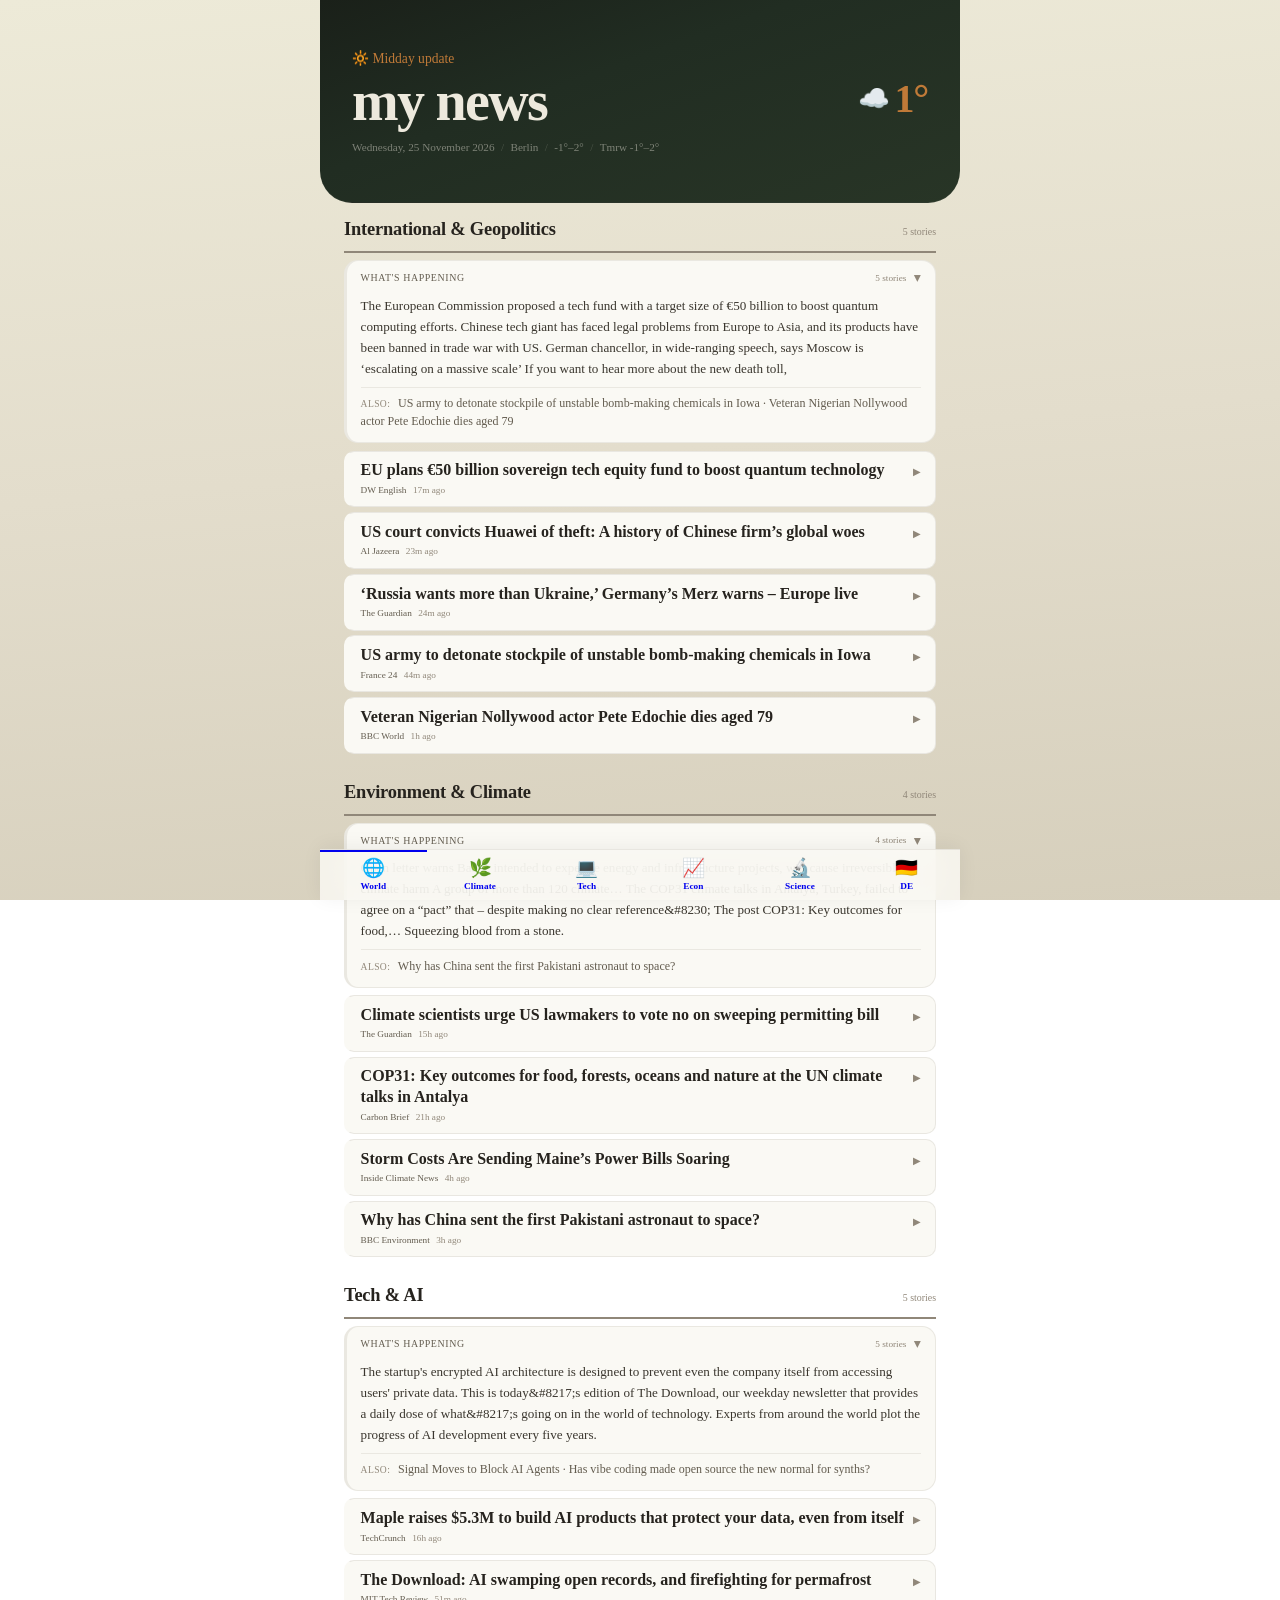
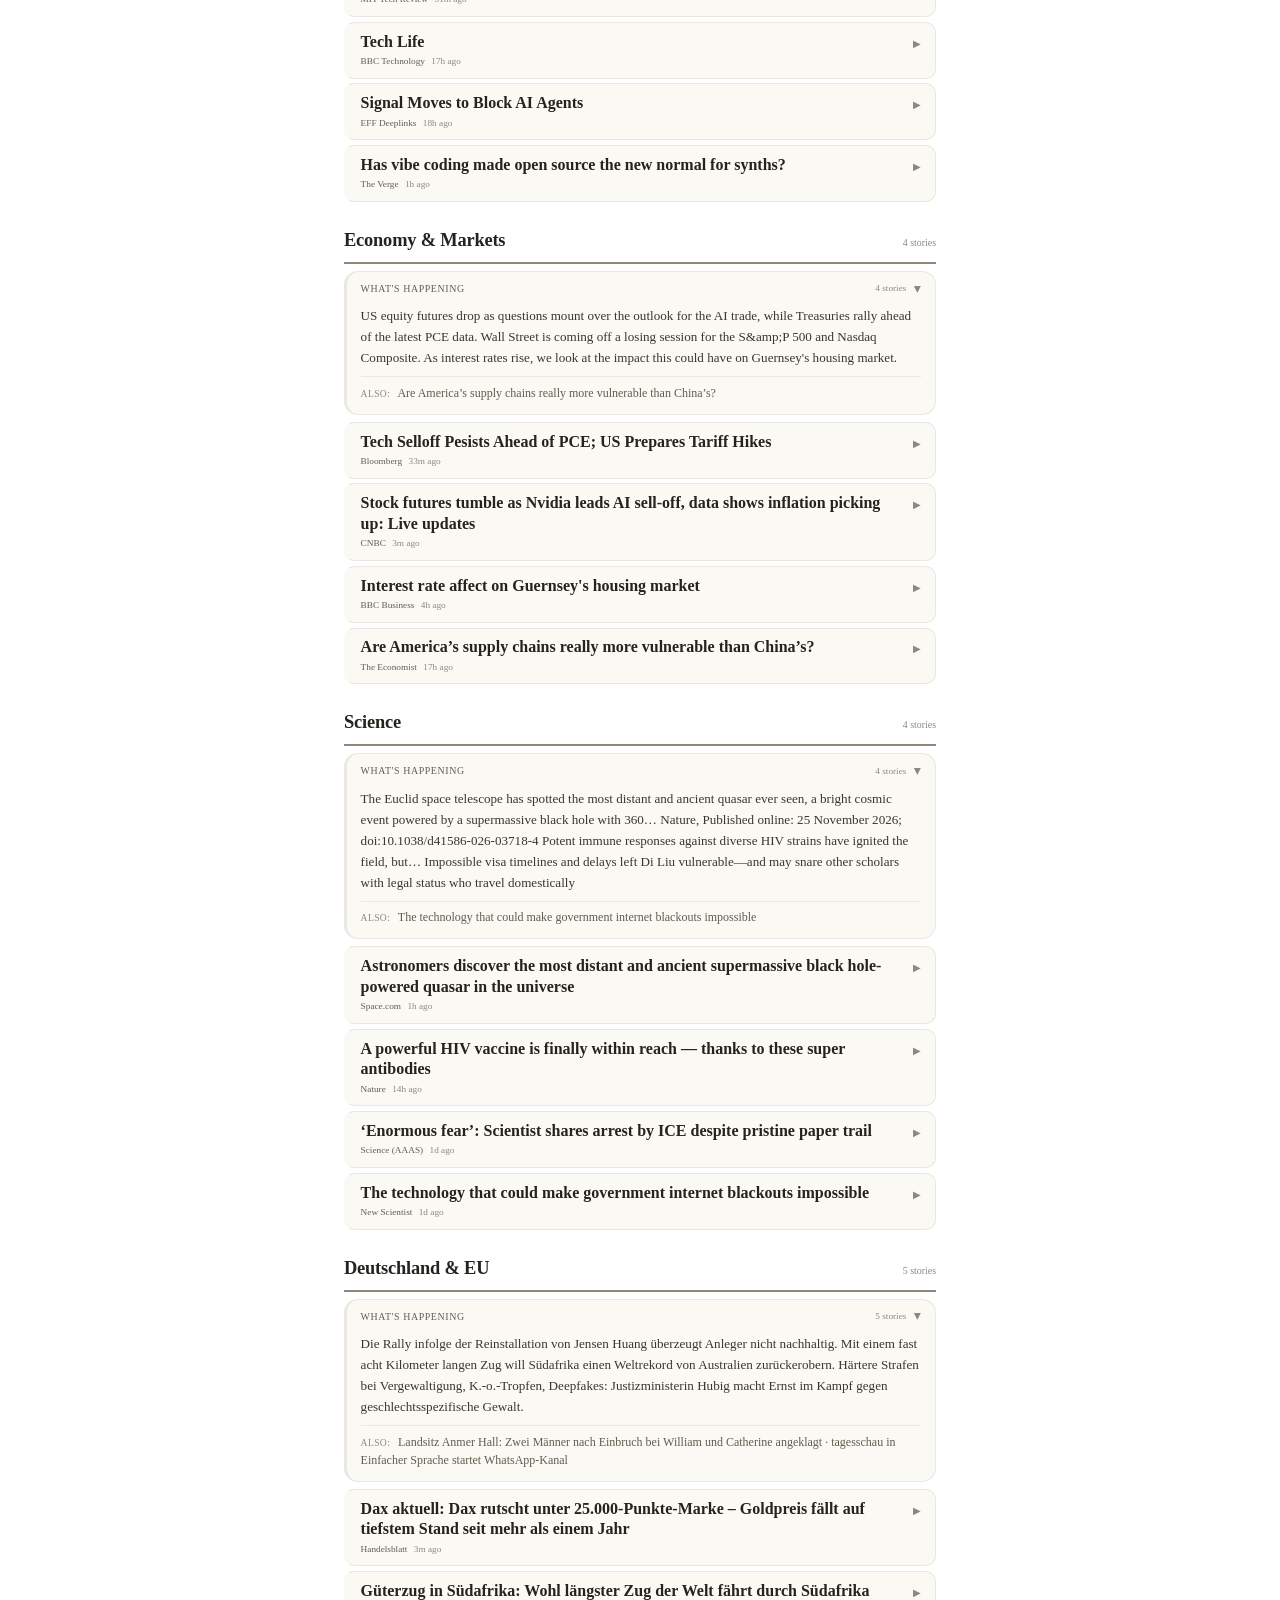
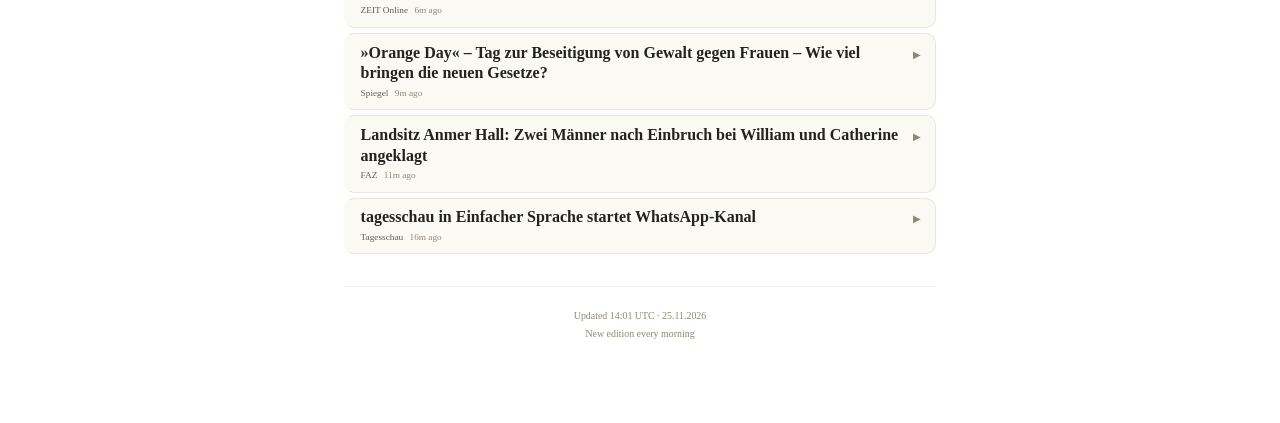
==== commit 17548646: "Edition 2026-11-25" ====
--- a/docs/index.html
+++ b/docs/index.html
@@ -641,23 +641,23 @@
 
     <!-- HERO: Greeting + Masthead + Weather combined -->
     <header class="hero">
-        <div class="hero-greeting">📋 Afternoon check-in</div>
+        <div class="hero-greeting">🔆 Midday update</div>
         <div class="hero-top">
             <h1 class="hero-title">my news</h1>
             
             <div class="hero-weather">
                 <span class="hw-icon">☁️</span>
-                <span class="hw-temp">3&deg;</span>
+                <span class="hw-temp">1&deg;</span>
             </div>
             
         </div>
         <div class="hero-meta">
-            <span>Tuesday, 24 November 2026</span>
+            <span>Wednesday, 25 November 2026</span>
             <span class="hero-sep">/</span>
             <span>Berlin</span>
             
             <span class="hero-sep">/</span>
-            <span id="hw-today">0&deg;&ndash;3&deg;</span>
+            <span id="hw-today">-1&deg;&ndash;2&deg;</span>
             
             
             <span class="hero-sep">/</span>
@@ -668,111 +668,109 @@
         
         <div class="hero-hourly-wrap">
             <div class="hero-hourly">
+                
+                <div class="hh" data-hour="14:00">
+                    <span class="hh-t">14:00</span>
+                    <span class="hh-i">☁️</span>
+                    <span class="hh-d">2&deg;</span>
+                    
+                </div>
                 
                 <div class="hh" data-hour="15:00">
                     <span class="hh-t">15:00</span>
                     <span class="hh-i">☁️</span>
-                    <span class="hh-d">3&deg;</span>
+                    <span class="hh-d">1&deg;</span>
                     
                 </div>
                 
                 <div class="hh" data-hour="16:00">
                     <span class="hh-t">16:00</span>
                     <span class="hh-i">☁️</span>
-                    <span class="hh-d">3&deg;</span>
+                    <span class="hh-d">1&deg;</span>
                     
                 </div>
                 
                 <div class="hh" data-hour="17:00">
                     <span class="hh-t">17:00</span>
                     <span class="hh-i">☁️</span>
-                    <span class="hh-d">2&deg;</span>
-                    
-                    <span class="hh-r">3%</span>
+                    <span class="hh-d">1&deg;</span>
                     
                 </div>
                 
                 <div class="hh" data-hour="18:00">
                     <span class="hh-t">18:00</span>
-                    <span class="hh-i">🌧️</span>
-                    <span class="hh-d">2&deg;</span>
+                    <span class="hh-i">⛅</span>
+                    <span class="hh-d">1&deg;</span>
                     
                 </div>
                 
                 <div class="hh" data-hour="19:00">
                     <span class="hh-t">19:00</span>
-                    <span class="hh-i">🌧️</span>
-                    <span class="hh-d">2&deg;</span>
+                    <span class="hh-i">⛅</span>
+                    <span class="hh-d">1&deg;</span>
                     
                 </div>
                 
                 <div class="hh" data-hour="20:00">
                     <span class="hh-t">20:00</span>
                     <span class="hh-i">☁️</span>
-                    <span class="hh-d">2&deg;</span>
+                    <span class="hh-d">0&deg;</span>
                     
                 </div>
                 
                 <div class="hh" data-hour="21:00">
                     <span class="hh-t">21:00</span>
                     <span class="hh-i">⛅</span>
-                    <span class="hh-d">2&deg;</span>
+                    <span class="hh-d">0&deg;</span>
                     
                 </div>
                 
                 <div class="hh" data-hour="22:00">
                     <span class="hh-t">22:00</span>
-                    <span class="hh-i">☁️</span>
-                    <span class="hh-d">2&deg;</span>
+                    <span class="hh-i">🌤️</span>
+                    <span class="hh-d">0&deg;</span>
                     
                 </div>
                 
                 <div class="hh" data-hour="23:00">
                     <span class="hh-t">23:00</span>
-                    <span class="hh-i">🌧️</span>
-                    <span class="hh-d">2&deg;</span>
+                    <span class="hh-i">🌤️</span>
+                    <span class="hh-d">0&deg;</span>
                     
                 </div>
                 
                 <div class="hh" data-hour="00:00">
                     <span class="hh-t">00:00</span>
-                    <span class="hh-i">☁️</span>
-                    <span class="hh-d">2&deg;</span>
+                    <span class="hh-i">🌤️</span>
+                    <span class="hh-d">-1&deg;</span>
                     
                 </div>
                 
                 <div class="hh" data-hour="01:00">
                     <span class="hh-t">01:00</span>
-                    <span class="hh-i">☁️</span>
-                    <span class="hh-d">2&deg;</span>
+                    <span class="hh-i">🌤️</span>
+                    <span class="hh-d">-1&deg;</span>
                     
                 </div>
                 
                 <div class="hh" data-hour="02:00">
                     <span class="hh-t">02:00</span>
-                    <span class="hh-i">☁️</span>
-                    <span class="hh-d">2&deg;</span>
+                    <span class="hh-i">☀️</span>
+                    <span class="hh-d">-1&deg;</span>
                     
                 </div>
                 
                 <div class="hh" data-hour="03:00">
                     <span class="hh-t">03:00</span>
-                    <span class="hh-i">☁️</span>
-                    <span class="hh-d">1&deg;</span>
+                    <span class="hh-i">☀️</span>
+                    <span class="hh-d">-1&deg;</span>
                     
                 </div>
                 
                 <div class="hh" data-hour="04:00">
                     <span class="hh-t">04:00</span>
-                    <span class="hh-i">☁️</span>
-                    <span class="hh-d">1&deg;</span>
-                    
-                </div>
-                
-                <div class="hh" data-hour="05:00">
-                    <span class="hh-t">05:00</span>
-                    <span class="hh-i">☁️</span>
-                    <span class="hh-d">1&deg;</span>
+                    <span class="hh-i">☀️</span>
+                    <span class="hh-d">-1&deg;</span>
                     
                 </div>
                 
@@ -799,15 +797,15 @@
             </summary>
             <div class="tldr-body">
                 
-                <p class="tldr-para">Possible presidential hopeful Ruben Gallego warns of a ‘bad lesson for corporate America’ while Ro Khanna says ‘rules should apply to everyone’ Congress to… Albania&#39;s Prime Minister Edi Rama has vowed that Kushner&#39;s resort project will go ahead as planned. The explosion in Villavicencio coincides with the tenth anniversary of a peace accord with FARC guerrillas, casting doubt on Colombia&#39;s peace process.</p>
+                <p class="tldr-para">The European Commission proposed a tech fund with a target size of €50 billion to boost quantum computing efforts. Chinese tech giant has faced legal problems from Europe to Asia, and its products have been banned in trade war with US. German chancellor, in wide-ranging speech, says Moscow is ‘escalating on a massive scale’ If you want to hear more about the new death toll,</p>
                 
                 
                 <div class="tldr-also">
                     <span class="tldr-also-label">Also:</span>
                     
-                    <span class="tldr-also-item">Could Russia-Ukraine war threaten Libya’s fragile reunification process? · </span>
-                    
-                    <span class="tldr-also-item">Rwanda&#39;s malaria cases on the rise: Climate change leads to more mosquitoes</span>
+                    <span class="tldr-also-item">US army to detonate stockpile of unstable bomb-making chemicals in Iowa · </span>
+                    
+                    <span class="tldr-also-item">Veteran Nigerian Nollywood actor Pete Edochie dies aged 79</span>
                     
                 </div>
                 
@@ -820,20 +818,64 @@
             <details class="story" data-cat="international">
                 <summary class="story-head">
                     <span class="story-row">
-                        <span class="story-title">Democrats hit out at Nvidia and Trump over Huang’s return – US politics live</span>
+                        <span class="story-title">EU plans €50 billion sovereign tech equity fund to boost quantum technology</span>
+                        <span class="story-chevron">&#9654;</span>
+                    </span>
+                    <span class="story-meta">
+                        <span class="story-src">DW English</span>
+                        <span>17m ago</span>
+                    </span>
+                </summary>
+                <div class="story-body">
+                    
+                    
+                    <p class="story-text">The European Commission proposed a tech fund with a target size of €50 billion to boost quantum computing efforts. The bloc aims to keep up with the US and China in the global race.</p>
+                    
+                    <a href="https://www.dw.com/en/eu-plans-€50-billion-sovereign-tech-equity-fund-to-boost-quantum-technology/a-80047569?maca=en-rss-en-all-1573-rdf" target="_blank" rel="noopener" class="story-link">
+                        Read at DW English &rarr;
+                    </a>
+                </div>
+            </details>
+            
+            <details class="story" data-cat="international">
+                <summary class="story-head">
+                    <span class="story-row">
+                        <span class="story-title">US court convicts Huawei of theft: A history of Chinese firm’s global woes</span>
+                        <span class="story-chevron">&#9654;</span>
+                    </span>
+                    <span class="story-meta">
+                        <span class="story-src">Al Jazeera</span>
+                        <span>23m ago</span>
+                    </span>
+                </summary>
+                <div class="story-body">
+                    
+                    
+                    <p class="story-text">Chinese tech giant has faced legal problems from Europe to Asia, and its products have been banned in trade war with US.</p>
+                    
+                    <a href="https://www.aljazeera.com/news/2026/11/25/us-court-convicts-huawei-of-theft-a-history-of-chinese-firms-global-woes?traffic_source=rss" target="_blank" rel="noopener" class="story-link">
+                        Read at Al Jazeera &rarr;
+                    </a>
+                </div>
+            </details>
+            
+            <details class="story" data-cat="international">
+                <summary class="story-head">
+                    <span class="story-row">
+                        <span class="story-title">‘Russia wants more than Ukraine,’ Germany’s Merz warns – Europe live</span>
                         <span class="story-chevron">&#9654;</span>
                     </span>
                     <span class="story-meta">
                         <span class="story-src">The Guardian</span>
-                        <span>15m ago</span>
-                    </span>
-                </summary>
-                <div class="story-body">
-                    
-                    
-                    <p class="story-text">Possible presidential hopeful Ruben Gallego warns of a ‘bad lesson for corporate America’ while Ro Khanna says ‘rules should apply to everyone’ Congress to grill Huang over ties with China and Trump’s intervention</p>
-                    
-                    <a href="https://www.theguardian.com/us-news/live/2026/nov/24/donald-trump-nvidia-jensen-huang-republicans-democrats-china-latest-news-updates" target="_blank" rel="noopener" class="story-link">
+                        <span>24m ago</span>
+                    </span>
+                </summary>
+                <div class="story-body">
+                    
+                    
+                    <p class="story-text">German chancellor, in wide-ranging speech, says Moscow is ‘escalating on a massive scale’ If you want to hear more about the new death toll,</p>
+                    
+                    <a href="https://www.theguardian.com/world/live/2026/nov/25/ukraine-russia-energy-strikes-mark-rutte-donald-trump-friedrich-merz-germany-latest-news-updates" target="_blank" rel="noopener" class="story-link">
                         Read at The Guardian &rarr;
                     </a>
                 </div>
@@ -842,21 +884,23 @@
             <details class="story" data-cat="international">
                 <summary class="story-head">
                     <span class="story-row">
-                        <span class="story-title">Who really owns the land in Albania that Jared Kushner wants to develop?</span>
-                        <span class="story-chevron">&#9654;</span>
-                    </span>
-                    <span class="story-meta">
-                        <span class="story-src">NPR World</span>
-                        <span>16m ago</span>
-                    </span>
-                </summary>
-                <div class="story-body">
-                    
-                    
-                    <p class="story-text">Albania&#39;s Prime Minister Edi Rama has vowed that Kushner&#39;s resort project will go ahead as planned. But an ongoing investigation by Albania&#39;s state prosecutor into forged land titles could halt the project.</p>
-                    
-                    <a href="https://www.npr.org/2026/11/24/g-s1-154623/albania-jared-kushner-land-deal-protests" target="_blank" rel="noopener" class="story-link">
-                        Read at NPR World &rarr;
+                        <span class="story-title">US army to detonate stockpile of unstable bomb-making chemicals in Iowa</span>
+                        <span class="story-chevron">&#9654;</span>
+                    </span>
+                    <span class="story-meta">
+                        <span class="story-src">France 24</span>
+                        <span>44m ago</span>
+                    </span>
+                </summary>
+                <div class="story-body">
+                    
+                    <img src="https://s.france24.com/media/display/3eb0ab90-e8c1-11f1-bc6d-c131ae9bfe9c/w:1024/p:16x9/EN-20261125-110343-110536-CS.jpg" alt="" class="story-img" loading="lazy" decoding="async" onerror="this.remove()">
+                    
+                    
+                    <p class="story-text">The US military will on Wednesday detonate some 10,000 pounds of unstable and degraded explosive material in Iowa, where local residents were urged to evacuate amid concerns over possible toxic lead contamination. US officials say the 68 drums of lead azide are at risk of spontaneous explosion. A series of safety measures are being taken to curb potential contamination from the blast, but the Army has encouraged residents of a small town and other nearby areas to leave &#34;out of an abundance of ca</p>
+                    
+                    <a href="https://www.france24.com/en/video/20261125-us-army-to-detonate-stockpile-of-unstable-bomb-making-chemicals-in-iowa" target="_blank" rel="noopener" class="story-link">
+                        Read at France 24 &rarr;
                     </a>
                 </div>
             </details>
@@ -864,67 +908,23 @@
             <details class="story" data-cat="international">
                 <summary class="story-head">
                     <span class="story-row">
-                        <span class="story-title">Colombia: Car bomb attack injures at least 23</span>
-                        <span class="story-chevron">&#9654;</span>
-                    </span>
-                    <span class="story-meta">
-                        <span class="story-src">DW English</span>
-                        <span>20m ago</span>
-                    </span>
-                </summary>
-                <div class="story-body">
-                    
-                    
-                    <p class="story-text">The explosion in Villavicencio coincides with the tenth anniversary of a peace accord with FARC guerrillas, casting doubt on Colombia&#39;s peace process.</p>
-                    
-                    <a href="https://www.dw.com/en/colombia-car-bomb-attack-injures-at-least-23/a-80033956?maca=en-rss-en-all-1573-rdf" target="_blank" rel="noopener" class="story-link">
-                        Read at DW English &rarr;
-                    </a>
-                </div>
-            </details>
-            
-            <details class="story" data-cat="international">
-                <summary class="story-head">
-                    <span class="story-row">
-                        <span class="story-title">Could Russia-Ukraine war threaten Libya’s fragile reunification process?</span>
-                        <span class="story-chevron">&#9654;</span>
-                    </span>
-                    <span class="story-meta">
-                        <span class="story-src">Al Jazeera</span>
-                        <span>24m ago</span>
-                    </span>
-                </summary>
-                <div class="story-body">
-                    
-                    
-                    <p class="story-text">Ukraine&amp;#039;s involvement in Libya raises concerns as Zelenskyy admits targeting Russian vessels in a key port city.</p>
-                    
-                    <a href="https://www.aljazeera.com/news-analysis/2026/11/24/could-russia-ukraine-war-threaten-libyas-fragile-reunification-process?traffic_source=rss" target="_blank" rel="noopener" class="story-link">
-                        Read at Al Jazeera &rarr;
-                    </a>
-                </div>
-            </details>
-            
-            <details class="story" data-cat="international">
-                <summary class="story-head">
-                    <span class="story-row">
-                        <span class="story-title">Rwanda&#39;s malaria cases on the rise: Climate change leads to more mosquitoes</span>
-                        <span class="story-chevron">&#9654;</span>
-                    </span>
-                    <span class="story-meta">
-                        <span class="story-src">France 24</span>
-                        <span>47m ago</span>
-                    </span>
-                </summary>
-                <div class="story-body">
-                    
-                    <img src="https://s.france24.com/media/display/c9c06476-e7e2-11f1-adb6-1bac47ab2f5d/w:1024/p:16x9/capture-01df9741.jpg" alt="" class="story-img" loading="lazy" decoding="async" onerror="this.remove()">
-                    
-                    
-                    <p class="story-text">In Rwanda, malaria cases are on the rise due to climate change. Higher temperatures and prolonged rainfall are creating more breeding grounds for mosquitoes. According to researchers, the risk of infection could increase by as much as 20 percent by 2100 in the Rift Valley. Our correspondent Aurore Bayoud reports on Rwanda&#39;s efforts to tackle the problem.</p>
-                    
-                    <a href="https://www.france24.com/en/tv-shows/focus/20261124-rwanda-s-malaria-cases-on-the-rise-climate-change-leads-to-more-mosquitoes" target="_blank" rel="noopener" class="story-link">
-                        Read at France 24 &rarr;
+                        <span class="story-title">Veteran Nigerian Nollywood actor Pete Edochie dies aged 79</span>
+                        <span class="story-chevron">&#9654;</span>
+                    </span>
+                    <span class="story-meta">
+                        <span class="story-src">BBC World</span>
+                        <span>1h ago</span>
+                    </span>
+                </summary>
+                <div class="story-body">
+                    
+                    <img src="https://ichef.bbci.co.uk/ace/standard/240/cpsprodpb/62c6/live/0b9efbb0-e88c-11f1-b10e-f37861cef9d5.jpg" alt="" class="story-img" loading="lazy" decoding="async" onerror="this.remove()">
+                    
+                    
+                    <p class="story-text">Odochie rose to prominence in 1987 after starring in a television adaptation of Chinua Achebe&#39;s acclaimed novel Things Fall Apart.</p>
+                    
+                    <a href="https://www.bbc.co.uk/news/articles/cqwy0rr4rr4yo?at_medium=RSS&amp;at_campaign=rss" target="_blank" rel="noopener" class="story-link">
+                        Read at BBC World &rarr;
                     </a>
                 </div>
             </details>
@@ -947,13 +947,13 @@
             </summary>
             <div class="tldr-body">
                 
-                <p class="tldr-para">The COP31 climate talks in Antalya, Turkey, have failed to reach agreement on a “pact” that lacked clear references to&amp;#8230; The post COP31: Key outcomes… Scientists are racing to identify and breed new berry varieties that can thrive on an increasingly warmer planet It is harvest time in rural Wisconsin , and… The youth of this era, both Gen Z and Gen Alpha, are often described as the “climate generation,” in part because climate change is already shaping how this…</p>
+                <p class="tldr-para">Open letter warns Baaja, intended to expedite energy and infrastructure projects, will cause irreversible climate harm A group of more than 120 climate… The COP31 climate talks in Antalya, Turkey, failed to agree on a “pact” that – despite making no clear reference&amp;#8230; The post COP31: Key outcomes for food,… Squeezing blood from a stone.</p>
                 
                 
                 <div class="tldr-also">
                     <span class="tldr-also-label">Also:</span>
                     
-                    <span class="tldr-also-item">What failure of COP31 reveals about a divided world</span>
+                    <span class="tldr-also-item">Why has China sent the first Pakistani astronaut to space?</span>
                     
                 </div>
                 
@@ -966,20 +966,42 @@
             <details class="story" data-cat="environment">
                 <summary class="story-head">
                     <span class="story-row">
-                        <span class="story-title">COP31: Key outcomes agreed at the UN climate talks in Antalya</span>
+                        <span class="story-title">Climate scientists urge US lawmakers to vote no on sweeping permitting bill</span>
+                        <span class="story-chevron">&#9654;</span>
+                    </span>
+                    <span class="story-meta">
+                        <span class="story-src">The Guardian</span>
+                        <span>15h ago</span>
+                    </span>
+                </summary>
+                <div class="story-body">
+                    
+                    
+                    <p class="story-text">Open letter warns Baaja, intended to expedite energy and infrastructure projects, will cause irreversible climate harm A group of more than 120 climate scientists have urged US lawmakers to not pass contentious legislation to speed up the building of energy projects, datacenters and other infrastructure, amid a growing backlash to the sweeping permitting bill. In an open letter to members of the House of Representatives , the collection of Earth and social sciences researchers expressed “deep co</p>
+                    
+                    <a href="https://www.theguardian.com/us-news/2026/nov/24/climate-scientists-lawmakers-baaja" target="_blank" rel="noopener" class="story-link">
+                        Read at The Guardian &rarr;
+                    </a>
+                </div>
+            </details>
+            
+            <details class="story" data-cat="environment">
+                <summary class="story-head">
+                    <span class="story-row">
+                        <span class="story-title">COP31: Key outcomes for food, forests, oceans and nature at the UN climate talks in Antalya</span>
                         <span class="story-chevron">&#9654;</span>
                     </span>
                     <span class="story-meta">
                         <span class="story-src">Carbon Brief</span>
-                        <span>22h ago</span>
-                    </span>
-                </summary>
-                <div class="story-body">
-                    
-                    
-                    <p class="story-text">The COP31 climate talks in Antalya, Turkey, have failed to reach agreement on a “pact” that lacked clear references to&amp;#8230; The post COP31: Key outcomes agreed at the UN climate talks in Antalya appeared first on Carbon Brief .</p>
-                    
-                    <a href="https://www.carbonbrief.org/cop31-key-outcomes-agreed-at-the-un-climate-talks-in-antalya" target="_blank" rel="noopener" class="story-link">
+                        <span>21h ago</span>
+                    </span>
+                </summary>
+                <div class="story-body">
+                    
+                    
+                    <p class="story-text">The COP31 climate talks in Antalya, Turkey, failed to agree on a “pact” that – despite making no clear reference&amp;#8230; The post COP31: Key outcomes for food, forests, oceans and nature at the UN climate talks in Antalya appeared first on Carbon Brief .</p>
+                    
+                    <a href="https://www.carbonbrief.org/cop31-key-outcomes-for-food-forests-oceans-and-nature-at-the-un-climate-talks-in-antalya" target="_blank" rel="noopener" class="story-link">
                         Read at Carbon Brief &rarr;
                     </a>
                 </div>
@@ -988,21 +1010,21 @@
             <details class="story" data-cat="environment">
                 <summary class="story-head">
                     <span class="story-row">
-                        <span class="story-title">Cranberry jam: warming winters and extreme weather threaten a traditional holiday fruit</span>
-                        <span class="story-chevron">&#9654;</span>
-                    </span>
-                    <span class="story-meta">
-                        <span class="story-src">The Guardian</span>
-                        <span>23h ago</span>
-                    </span>
-                </summary>
-                <div class="story-body">
-                    
-                    
-                    <p class="story-text">Scientists are racing to identify and breed new berry varieties that can thrive on an increasingly warmer planet It is harvest time in rural Wisconsin , and the Badger state’s most vibrant crop is painting the rolling countryside a brilliant, unmistakable red. For nearly three decades, Nicole Hansen has been farming cranberries here. Wisconsin produces more than 60% of the nation’s supply. On a crisp fall morning, we waded into a marsh with her to round up the floating harvest. Climate Central i</p>
-                    
-                    <a href="https://www.theguardian.com/us-news/2026/nov/23/cranberry-growing-climate-crisis" target="_blank" rel="noopener" class="story-link">
-                        Read at The Guardian &rarr;
+                        <span class="story-title">Storm Costs Are Sending Maine’s Power Bills Soaring</span>
+                        <span class="story-chevron">&#9654;</span>
+                    </span>
+                    <span class="story-meta">
+                        <span class="story-src">Inside Climate News</span>
+                        <span>4h ago</span>
+                    </span>
+                </summary>
+                <div class="story-body">
+                    
+                    
+                    <p class="story-text">Squeezing blood from a stone. That’s how Seth Berry describes rising electricity prices in Maine. As executive director of Our Power, a coalition focused on clean energy and utility regulation, Berry talks with people all over the state who are no longer able to afford their power bills.&amp;#160; Combined with recent price increases for heating [&amp;#8230;]</p>
+                    
+                    <a href="https://insideclimatenews.org/news/25112026/maine-storms-power-bill-costs/" target="_blank" rel="noopener" class="story-link">
+                        Read at Inside Climate News &rarr;
                     </a>
                 </div>
             </details>
@@ -1010,44 +1032,22 @@
             <details class="story" data-cat="environment">
                 <summary class="story-head">
                     <span class="story-row">
-                        <span class="story-title">The Climate Generation at COP31</span>
-                        <span class="story-chevron">&#9654;</span>
-                    </span>
-                    <span class="story-meta">
-                        <span class="story-src">Inside Climate News</span>
-                        <span>1h ago</span>
-                    </span>
-                </summary>
-                <div class="story-body">
-                    
-                    
-                    <p class="story-text">The youth of this era, both Gen Z and Gen Alpha, are often described as the “climate generation,” in part because climate change is already shaping how this generation (which also happens to be my generation) lives and what our futures will look like. Researchers have linked climate change to shifts in where&amp;#160;Bangladeshi children live [&amp;#8230;]</p>
-                    
-                    <a href="https://insideclimatenews.org/news/24112026/the-climate-generation-at-cop31/" target="_blank" rel="noopener" class="story-link">
-                        Read at Inside Climate News &rarr;
-                    </a>
-                </div>
-            </details>
-            
-            <details class="story" data-cat="environment">
-                <summary class="story-head">
-                    <span class="story-row">
-                        <span class="story-title">What failure of COP31 reveals about a divided world</span>
+                        <span class="story-title">Why has China sent the first Pakistani astronaut to space?</span>
                         <span class="story-chevron">&#9654;</span>
                     </span>
                     <span class="story-meta">
                         <span class="story-src">BBC Environment</span>
-                        <span>21h ago</span>
-                    </span>
-                </summary>
-                <div class="story-body">
-                    
-                    <img src="https://ichef.bbci.co.uk/ace/standard/240/cpsprodpb/c650/live/3a868c20-e767-11f1-99a1-253766e7ad8b.jpg" alt="" class="story-img" loading="lazy" decoding="async" onerror="this.remove()">
-                    
-                    
-                    <p class="story-text">Interests of oil-producing countries, a US boycott and a dispute over finance may have torpedoed climate talks.</p>
-                    
-                    <a href="https://www.bbc.co.uk/news/articles/cky970n83rvjo?at_medium=RSS&amp;at_campaign=rss" target="_blank" rel="noopener" class="story-link">
+                        <span>3h ago</span>
+                    </span>
+                </summary>
+                <div class="story-body">
+                    
+                    <img src="https://ichef.bbci.co.uk/ace/standard/240/cpsprodpb/7c45/live/c86e5fb0-e8b4-11f1-99a1-253766e7ad8b.jpg" alt="" class="story-img" loading="lazy" decoding="async" onerror="this.remove()">
+                    
+                    
+                    <p class="story-text">Pakistan&#39;s Muhammad Zeeshan Ali has become the first foreign national to board China&#39;s Tiangong space station.</p>
+                    
+                    <a href="https://www.bbc.co.uk/news/videos/cj5y1p067kxno?at_medium=RSS&amp;at_campaign=rss" target="_blank" rel="noopener" class="story-link">
                         Read at BBC Environment &rarr;
                     </a>
                 </div>
@@ -1071,15 +1071,15 @@
             </summary>
             <div class="tldr-body">
                 
-                <p class="tldr-para">By bringing Personal Intelligence in AI Mode to Drive, Wallet, and the Gemini app, Google is leveraging the wealth of user data that&#39;s already within its… This is today&amp;#8217;s edition of The Download, our weekday newsletter that provides a daily dose of what&amp;#8217;s going on in the world of technology. Three weeks ago, Bambu Lab introduced the state of the art in home printing tech at $2,499 - now, you can get many of its fancy new features for less than half…</p>
+                <p class="tldr-para">The startup&#39;s encrypted AI architecture is designed to prevent even the company itself from accessing users&#39; private data. This is today&amp;#8217;s edition of The Download, our weekday newsletter that provides a daily dose of what&amp;#8217;s going on in the world of technology. Experts from around the world plot the progress of AI development every five years.</p>
                 
                 
                 <div class="tldr-also">
                     <span class="tldr-also-label">Also:</span>
                     
-                    <span class="tldr-also-item">Amazon says hackers&#39; AI agents found and exploited 0-day with little human input · </span>
-                    
-                    <span class="tldr-also-item">Helpful but awkward: My week with Meta&#39;s Muse ahead of its UK launch</span>
+                    <span class="tldr-also-item">Signal Moves to Block AI Agents · </span>
+                    
+                    <span class="tldr-also-item">Has vibe coding made open source the new normal for synths?</span>
                     
                 </div>
                 
@@ -1092,20 +1092,20 @@
             <details class="story" data-cat="tech">
                 <summary class="story-head">
                     <span class="story-row">
-                        <span class="story-title">Google Search’s AI Mode can now tap into Drive and Wallet for more personalized responses</span>
+                        <span class="story-title">Maple raises $5.3M to build AI products that protect your data, even from itself</span>
                         <span class="story-chevron">&#9654;</span>
                     </span>
                     <span class="story-meta">
                         <span class="story-src">TechCrunch</span>
-                        <span>19h ago</span>
-                    </span>
-                </summary>
-                <div class="story-body">
-                    
-                    
-                    <p class="story-text">By bringing Personal Intelligence in AI Mode to Drive, Wallet, and the Gemini app, Google is leveraging the wealth of user data that&#39;s already within its ecosystem</p>
-                    
-                    <a href="https://techcrunch.com/2026/11/23/google-searchs-ai-mode-can-now-tap-into-drive-and-wallet-for-more-personalized-responses/" target="_blank" rel="noopener" class="story-link">
+                        <span>16h ago</span>
+                    </span>
+                </summary>
+                <div class="story-body">
+                    
+                    
+                    <p class="story-text">The startup&#39;s encrypted AI architecture is designed to prevent even the company itself from accessing users&#39; private data.</p>
+                    
+                    <a href="https://techcrunch.com/2026/11/24/maple-raises-5-3m-to-build-ai-products-that-protect-your-data-even-from-itself/" target="_blank" rel="noopener" class="story-link">
                         Read at TechCrunch &rarr;
                     </a>
                 </div>
@@ -1114,91 +1114,91 @@
             <details class="story" data-cat="tech">
                 <summary class="story-head">
                     <span class="story-row">
-                        <span class="story-title">The Download: AI’s gas power boom and a consciousness reality check</span>
+                        <span class="story-title">The Download: AI swamping open records, and firefighting for permafrost</span>
                         <span class="story-chevron">&#9654;</span>
                     </span>
                     <span class="story-meta">
                         <span class="story-src">MIT Tech Review</span>
+                        <span>51m ago</span>
+                    </span>
+                </summary>
+                <div class="story-body">
+                    
+                    
+                    <p class="story-text">This is today&amp;#8217;s edition of The Download, our weekday newsletter that provides a daily dose of what&amp;#8217;s going on in the world of technology. AI is straining America’s open records systems AI has intensified investors&amp;#8217; interest in public records. Over the last few years, venture-backed startups have raised upwards of $100 million to collect data&amp;#8230;</p>
+                    
+                    <a href="https://www.technologyreview.com/2026/11/25/1149808/the-download-ai-open-records-permafrost-fires/" target="_blank" rel="noopener" class="story-link">
+                        Read at MIT Tech Review &rarr;
+                    </a>
+                </div>
+            </details>
+            
+            <details class="story" data-cat="tech">
+                <summary class="story-head">
+                    <span class="story-row">
+                        <span class="story-title">Tech Life</span>
+                        <span class="story-chevron">&#9654;</span>
+                    </span>
+                    <span class="story-meta">
+                        <span class="story-src">BBC Technology</span>
+                        <span>17h ago</span>
+                    </span>
+                </summary>
+                <div class="story-body">
+                    
+                    <img src="https://ichef.bbci.co.uk/images/ic/240x135/p0ppq4sx.jpg" alt="" class="story-img" loading="lazy" decoding="async" onerror="this.remove()">
+                    
+                    
+                    <p class="story-text">Experts from around the world plot the progress of AI development every five years.</p>
+                    
+                    <a href="https://www.bbc.co.uk/sounds/play/live:bbc_world_service_west_africa?at_medium=RSS&amp;at_campaign=rss" target="_blank" rel="noopener" class="story-link">
+                        Read at BBC Technology &rarr;
+                    </a>
+                </div>
+            </details>
+            
+            <details class="story" data-cat="tech">
+                <summary class="story-head">
+                    <span class="story-row">
+                        <span class="story-title">Signal Moves to Block AI Agents</span>
+                        <span class="story-chevron">&#9654;</span>
+                    </span>
+                    <span class="story-meta">
+                        <span class="story-src">EFF Deeplinks</span>
+                        <span>18h ago</span>
+                    </span>
+                </summary>
+                <div class="story-body">
+                    
+                    <img src="https://www.eff.org/files/banner_library/encryption-poc-chelsea-saunders.png" alt="" class="story-img" loading="lazy" decoding="async" onerror="this.remove()">
+                    
+                    
+                    <p class="story-text">Signal announced an update to its mobile apps on iOS and Android that seeks to curb issues with AI agents accessing private chats. This is a useful new barrier against a problem we’ve been highlighting this year in our Encrypt It Already campaign. And good news, it’s enabled by default so you don’t need to do anything except update the app. Over the last year, both Google and Apple* have released AI features in their operating systems that can read the contents of apps. One of the ways it can do</p>
+                    
+                    <a href="https://www.eff.org/deeplinks/2026/11/signal-now-blocks-ai-agents" target="_blank" rel="noopener" class="story-link">
+                        Read at EFF Deeplinks &rarr;
+                    </a>
+                </div>
+            </details>
+            
+            <details class="story" data-cat="tech">
+                <summary class="story-head">
+                    <span class="story-row">
+                        <span class="story-title">Has vibe coding made open source the new normal for synths?</span>
+                        <span class="story-chevron">&#9654;</span>
+                    </span>
+                    <span class="story-meta">
+                        <span class="story-src">The Verge</span>
                         <span>1h ago</span>
                     </span>
                 </summary>
                 <div class="story-body">
                     
                     
-                    <p class="story-text">This is today&amp;#8217;s edition of The Download, our weekday newsletter that provides a daily dose of what&amp;#8217;s going on in the world of technology. Data centers are getting their own natural gas power plants One of the biggest obstacles to building a data center is getting approval to connect to the grid, a wait that&amp;#8230;</p>
-                    
-                    <a href="https://www.technologyreview.com/2026/11/24/1149669/the-download-data-centers-gas-ai-consciousness/" target="_blank" rel="noopener" class="story-link">
-                        Read at MIT Tech Review &rarr;
-                    </a>
-                </div>
-            </details>
-            
-            <details class="story" data-cat="tech">
-                <summary class="story-head">
-                    <span class="story-row">
-                        <span class="story-title">Bambu’s five-nozzle P3C isn’t quite the 3D printer I expected</span>
-                        <span class="story-chevron">&#9654;</span>
-                    </span>
-                    <span class="story-meta">
-                        <span class="story-src">The Verge</span>
-                        <span>40m ago</span>
-                    </span>
-                </summary>
-                <div class="story-body">
-                    
-                    
-                    <p class="story-text">Three weeks ago, Bambu Lab introduced the state of the art in home printing tech at $2,499 - now, you can get many of its fancy new features for less than half the price. Like that bigger H3C, the new $1,149 Bambu P3C can also swap between materials on the fly, mix different colors to [&amp;#8230;]</p>
-                    
-                    <a href="https://www.theverge.com/tech/1041034/bambu-p3c-3d-printer-price-release-date" target="_blank" rel="noopener" class="story-link">
+                    <p class="story-text">The emergence of powerful vibe-coding agents and tools like Reverse Engineer Anything has caused chaos in the music gear world, leaving companies scrambling to figure out how to respond. While some, like Roland, have remained silent for now, others have embraced the modding community. In the last several weeks, as it&#39;s become clear that no [&amp;#8230;]</p>
+                    
+                    <a href="https://www.theverge.com/ai-artificial-intelligence/1040081/vibe-coding-open-source-music-firmware" target="_blank" rel="noopener" class="story-link">
                         Read at The Verge &rarr;
-                    </a>
-                </div>
-            </details>
-            
-            <details class="story" data-cat="tech">
-                <summary class="story-head">
-                    <span class="story-row">
-                        <span class="story-title">Amazon says hackers&#39; AI agents found and exploited 0-day with little human input</span>
-                        <span class="story-chevron">&#9654;</span>
-                    </span>
-                    <span class="story-meta">
-                        <span class="story-src">Ars Technica</span>
-                        <span>2h ago</span>
-                    </span>
-                </summary>
-                <div class="story-body">
-                    
-                    <img src="https://cdn.arstechnica.net/wp-content/uploads/2026/11/cairn-banner-500x500.jpg" alt="" class="story-img" loading="lazy" decoding="async" onerror="this.remove()">
-                    
-                    
-                    <p class="story-text">The Cairn AI framework is proving to be a boon for defenders and attackers.</p>
-                    
-                    <a href="https://arstechnica.com/security/2026/11/amazon-says-hackers-ai-agents-found-and-exploited-0-day-with-little-human-input/" target="_blank" rel="noopener" class="story-link">
-                        Read at Ars Technica &rarr;
-                    </a>
-                </div>
-            </details>
-            
-            <details class="story" data-cat="tech">
-                <summary class="story-head">
-                    <span class="story-row">
-                        <span class="story-title">Helpful but awkward: My week with Meta&#39;s Muse ahead of its UK launch</span>
-                        <span class="story-chevron">&#9654;</span>
-                    </span>
-                    <span class="story-meta">
-                        <span class="story-src">BBC Technology</span>
-                        <span>5h ago</span>
-                    </span>
-                </summary>
-                <div class="story-body">
-                    
-                    <img src="https://ichef.bbci.co.uk/ace/standard/240/cpsprodpb/18ae/live/af1ca360-e7e6-11f1-8b26-c1adae33e7f2.jpg" alt="" class="story-img" loading="lazy" decoding="async" onerror="this.remove()">
-                    
-                    
-                    <p class="story-text">Meta wants Muse to do for AI what WhatsApp did for messaging - here&#39;s what the BBC&#39;s technology editor found when she used it.</p>
-                    
-                    <a href="https://www.bbc.co.uk/news/articles/c9gkld2l38y6o?at_medium=RSS&amp;at_campaign=rss" target="_blank" rel="noopener" class="story-link">
-                        Read at BBC Technology &rarr;
                     </a>
                 </div>
             </details>
@@ -1209,20 +1209,27 @@
     <section class="section" id="economy" aria-label="Economy &amp; Markets">
         <div class="sec-head" data-cat="economy">
             <h2 class="sec-label">Economy &amp; Markets</h2>
-            <span class="sec-count">3 stories</span>
+            <span class="sec-count">4 stories</span>
         </div>
 
         
         <details class="tldr" data-cat="economy" open>
             <summary class="tldr-head">
                 <span class="tldr-label">What's happening</span>
-                <span class="tldr-count">3 stories</span>
+                <span class="tldr-count">4 stories</span>
                 <span class="tldr-chevron">&#9654;</span>
             </summary>
             <div class="tldr-body">
                 
-                <p class="tldr-para">Nvidia is giving back some of Monday&#39;s surge and Anthropic is below its IPO price of $83. Avoiding down days in the stock market often means missing out on the biggest single-day gains. In 1994, the agreement that created the World Trade Organization was signed in Morrocco</p>
-                
+                <p class="tldr-para">US equity futures drop as questions mount over the outlook for the AI trade, while Treasuries rally ahead of the latest PCE data. Wall Street is coming off a losing session for the S&amp;amp;P 500 and Nasdaq Composite. As interest rates rise, we look at the impact this could have on Guernsey&#39;s housing market.</p>
+                
+                
+                <div class="tldr-also">
+                    <span class="tldr-also-label">Also:</span>
+                    
+                    <span class="tldr-also-item">Are America’s supply chains really more vulnerable than China’s?</span>
+                    
+                </div>
                 
             </div>
         </details>
@@ -1233,20 +1240,42 @@
             <details class="story" data-cat="economy">
                 <summary class="story-head">
                     <span class="story-row">
-                        <span class="story-title">Jim Cramer&#39;s top 10 things to watch in the stock market Tuesday</span>
+                        <span class="story-title">Tech Selloff Pesists Ahead of PCE; US Prepares Tariff Hikes</span>
+                        <span class="story-chevron">&#9654;</span>
+                    </span>
+                    <span class="story-meta">
+                        <span class="story-src">Bloomberg</span>
+                        <span>33m ago</span>
+                    </span>
+                </summary>
+                <div class="story-body">
+                    
+                    
+                    <p class="story-text">US equity futures drop as questions mount over the outlook for the AI trade, while Treasuries rally ahead of the latest PCE data. China calls the prospect of new US tariffs on its exports “political maneuvering” and urges both sides to maintain their trade truce. Max Kettner of HSBC joins &#34;Bloomberg Brief&#34; to discuss the tech selloff and looks ahead to the inflation reading. (Source: Bloomberg)</p>
+                    
+                    <a href="https://www.bloomberg.com/news/videos/2026-11-25/bloomberg-brief-11-25-2026-video" target="_blank" rel="noopener" class="story-link">
+                        Read at Bloomberg &rarr;
+                    </a>
+                </div>
+            </details>
+            
+            <details class="story" data-cat="economy">
+                <summary class="story-head">
+                    <span class="story-row">
+                        <span class="story-title">Stock futures tumble as Nvidia leads AI sell-off, data shows inflation picking up: Live updates</span>
                         <span class="story-chevron">&#9654;</span>
                     </span>
                     <span class="story-meta">
                         <span class="story-src">CNBC</span>
-                        <span>47m ago</span>
-                    </span>
-                </summary>
-                <div class="story-body">
-                    
-                    
-                    <p class="story-text">Nvidia is giving back some of Monday&#39;s surge and Anthropic is below its IPO price of $83.</p>
-                    
-                    <a href="https://www.cnbc.com/investingclub/2026/11/24/jim-cramers-top-10-things-to-watch-in-the-stock-market-tuesday.html" target="_blank" rel="noopener" class="story-link">
+                        <span>3m ago</span>
+                    </span>
+                </summary>
+                <div class="story-body">
+                    
+                    
+                    <p class="story-text">Wall Street is coming off a losing session for the S&amp;amp;P 500 and Nasdaq Composite.</p>
+                    
+                    <a href="https://www.cnbc.com/2026/11/24/stock-market-today-live-updates-.html" target="_blank" rel="noopener" class="story-link">
                         Read at CNBC &rarr;
                     </a>
                 </div>
@@ -1255,21 +1284,23 @@
             <details class="story" data-cat="economy">
                 <summary class="story-head">
                     <span class="story-row">
-                        <span class="story-title">Market Timers Get Schooled as S&amp;P 500 Swings Rip Up Playbooks</span>
-                        <span class="story-chevron">&#9654;</span>
-                    </span>
-                    <span class="story-meta">
-                        <span class="story-src">Bloomberg</span>
-                        <span>58m ago</span>
-                    </span>
-                </summary>
-                <div class="story-body">
-                    
-                    
-                    <p class="story-text">Avoiding down days in the stock market often means missing out on the biggest single-day gains. Those who cashed out after US equities reeled last week just learned that lesson the hard way.</p>
-                    
-                    <a href="https://www.bloomberg.com/news/articles/2026-11-24/market-timers-get-schooled-as-s-p-500-swings-rip-up-playbooks" target="_blank" rel="noopener" class="story-link">
-                        Read at Bloomberg &rarr;
+                        <span class="story-title">Interest rate affect on Guernsey&#39;s housing market</span>
+                        <span class="story-chevron">&#9654;</span>
+                    </span>
+                    <span class="story-meta">
+                        <span class="story-src">BBC Business</span>
+                        <span>4h ago</span>
+                    </span>
+                </summary>
+                <div class="story-body">
+                    
+                    <img src="https://ichef.bbci.co.uk/ace/standard/240/cpsprodpb/b3b8/live/9e60e1b0-e8b5-11f1-a094-5fdc692f3e33.jpg" alt="" class="story-img" loading="lazy" decoding="async" onerror="this.remove()">
+                    
+                    
+                    <p class="story-text">As interest rates rise, we look at the impact this could have on Guernsey&#39;s housing market.</p>
+                    
+                    <a href="https://www.bbc.co.uk/news/videos/c6x29vne7lnko?at_medium=RSS&amp;at_campaign=rss" target="_blank" rel="noopener" class="story-link">
+                        Read at BBC Business &rarr;
                     </a>
                 </div>
             </details>
@@ -1277,23 +1308,21 @@
             <details class="story" data-cat="economy">
                 <summary class="story-head">
                     <span class="story-row">
-                        <span class="story-title">Witness History</span>
-                        <span class="story-chevron">&#9654;</span>
-                    </span>
-                    <span class="story-meta">
-                        <span class="story-src">BBC Business</span>
-                        <span>1d ago</span>
-                    </span>
-                </summary>
-                <div class="story-body">
-                    
-                    <img src="https://ichef.bbci.co.uk/images/ic/240x135/p0pnlfvs.jpg" alt="" class="story-img" loading="lazy" decoding="async" onerror="this.remove()">
-                    
-                    
-                    <p class="story-text">In 1994, the agreement that created the World Trade Organization was signed in Morrocco</p>
-                    
-                    <a href="https://www.bbc.co.uk/sounds/play/w3ct8r4b?at_medium=RSS&amp;at_campaign=rss" target="_blank" rel="noopener" class="story-link">
-                        Read at BBC Business &rarr;
+                        <span class="story-title">Are America’s supply chains really more vulnerable than China’s?</span>
+                        <span class="story-chevron">&#9654;</span>
+                    </span>
+                    <span class="story-meta">
+                        <span class="story-src">The Economist</span>
+                        <span>17h ago</span>
+                    </span>
+                </summary>
+                <div class="story-body">
+                    
+                    
+                    <p class="story-text">Mapping the vulnerabilities in global commerce</p>
+                    
+                    <a href="https://www.economist.com/finance-and-economics/2026/11/24/are-americas-supply-chains-really-more-vulnerable-than-chinas" target="_blank" rel="noopener" class="story-link">
+                        Read at The Economist &rarr;
                     </a>
                 </div>
             </details>
@@ -1304,27 +1333,25 @@
     <section class="section" id="science" aria-label="Science">
         <div class="sec-head" data-cat="science">
             <h2 class="sec-label">Science</h2>
-            <span class="sec-count">5 stories</span>
+            <span class="sec-count">4 stories</span>
         </div>
 
         
         <details class="tldr" data-cat="science" open>
             <summary class="tldr-head">
                 <span class="tldr-label">What's happening</span>
-                <span class="tldr-count">5 stories</span>
+                <span class="tldr-count">4 stories</span>
                 <span class="tldr-chevron">&#9654;</span>
             </summary>
             <div class="tldr-body">
                 
-                <p class="tldr-para">China will launch an international astronaut to its Tiangong space station today (Nov. Direct-to-cell technology could one day provide a lifeline for getting around authoritarian regimes’ internet shutdowns, but international law and technical… Genetic information is sturdy, but its physical structure is sensitive.</p>
+                <p class="tldr-para">The Euclid space telescope has spotted the most distant and ancient quasar ever seen, a bright cosmic event powered by a supermassive black hole with 360… Nature, Published online: 25 November 2026; doi:10.1038/d41586-026-03718-4 Potent immune responses against diverse HIV strains have ignited the field, but… Impossible visa timelines and delays left Di Liu vulnerable—and may snare other scholars with legal status who travel domestically</p>
                 
                 
                 <div class="tldr-also">
                     <span class="tldr-also-label">Also:</span>
                     
-                    <span class="tldr-also-item">Fire at Brazilian university scorches research into debilitating mosquito-borne disease · </span>
-                    
-                    <span class="tldr-also-item">Fight AI slop without punishing legitimate researchers</span>
+                    <span class="tldr-also-item">The technology that could make government internet blackouts impossible</span>
                     
                 </div>
                 
@@ -1337,22 +1364,22 @@
             <details class="story" data-cat="science">
                 <summary class="story-head">
                     <span class="story-row">
-                        <span class="story-title">China launching 1st international astronaut to Tiangong space station today: Watch it live</span>
+                        <span class="story-title">Astronomers discover the most distant and ancient supermassive black hole-powered quasar in the universe</span>
                         <span class="story-chevron">&#9654;</span>
                     </span>
                     <span class="story-meta">
                         <span class="story-src">Space.com</span>
-                        <span>41m ago</span>
-                    </span>
-                </summary>
-                <div class="story-body">
-                    
-                    <img src="https://cdn.mos.cms.futurecdn.net/x2E4iRkmARYuAXnEPdeciJ-1920-80.jpg" alt="" class="story-img" loading="lazy" decoding="async" onerror="this.remove()">
-                    
-                    
-                    <p class="story-text">China will launch an international astronaut to its Tiangong space station today (Nov. 24) for the first time ever, and you can</p>
-                    
-                    <a href="https://www.space.com/space-exploration/human-spaceflight/china-shenzhou-24-first-international-astronaut-launch-tiangong-space-station" target="_blank" rel="noopener" class="story-link">
+                        <span>1h ago</span>
+                    </span>
+                </summary>
+                <div class="story-body">
+                    
+                    <img src="https://cdn.mos.cms.futurecdn.net/fEK8PZxUpuXu5Hi99gzbe4-1920-80.png" alt="" class="story-img" loading="lazy" decoding="async" onerror="this.remove()">
+                    
+                    
+                    <p class="story-text">The Euclid space telescope has spotted the most distant and ancient quasar ever seen, a bright cosmic event powered by a supermassive black hole with 360 million times the mass of the sun.</p>
+                    
+                    <a href="https://www.space.com/astronomy/black-holes/dark-universe-detective-telescope-discovers-most-distant-and-ancient-supermassive-black-hole-powered-quasar" target="_blank" rel="noopener" class="story-link">
                         Read at Space.com &rarr;
                     </a>
                 </div>
@@ -1361,12 +1388,56 @@
             <details class="story" data-cat="science">
                 <summary class="story-head">
                     <span class="story-row">
+                        <span class="story-title">A powerful HIV vaccine is finally within reach — thanks to these super antibodies</span>
+                        <span class="story-chevron">&#9654;</span>
+                    </span>
+                    <span class="story-meta">
+                        <span class="story-src">Nature</span>
+                        <span>14h ago</span>
+                    </span>
+                </summary>
+                <div class="story-body">
+                    
+                    
+                    <p class="story-text">Nature, Published online: 25 November 2026; doi:10.1038/d41586-026-03718-4 Potent immune responses against diverse HIV strains have ignited the field, but major hurdles remain.</p>
+                    
+                    <a href="https://www.nature.com/articles/d41586-026-03718-4" target="_blank" rel="noopener" class="story-link">
+                        Read at Nature &rarr;
+                    </a>
+                </div>
+            </details>
+            
+            <details class="story" data-cat="science">
+                <summary class="story-head">
+                    <span class="story-row">
+                        <span class="story-title">‘Enormous fear’: Scientist shares arrest by ICE despite pristine paper trail</span>
+                        <span class="story-chevron">&#9654;</span>
+                    </span>
+                    <span class="story-meta">
+                        <span class="story-src">Science (AAAS)</span>
+                        <span>1d ago</span>
+                    </span>
+                </summary>
+                <div class="story-body">
+                    
+                    
+                    <p class="story-text">Impossible visa timelines and delays left Di Liu vulnerable—and may snare other scholars with legal status who travel domestically</p>
+                    
+                    <a href="https://www.science.org/content/article/enormous-fear-scientist-shares-arrest-ice-despite-pristine-paper-trail" target="_blank" rel="noopener" class="story-link">
+                        Read at Science (AAAS) &rarr;
+                    </a>
+                </div>
+            </details>
+            
+            <details class="story" data-cat="science">
+                <summary class="story-head">
+                    <span class="story-row">
                         <span class="story-title">The technology that could make government internet blackouts impossible</span>
                         <span class="story-chevron">&#9654;</span>
                     </span>
                     <span class="story-meta">
                         <span class="story-src">New Scientist</span>
-                        <span>6h ago</span>
+                        <span>1d ago</span>
                     </span>
                 </summary>
                 <div class="story-body">
@@ -1378,74 +1449,6 @@
                     
                     <a href="https://www.newscientist.com/article/2600040-the-technology-that-could-make-government-internet-blackouts-impossible/?utm_campaign=RSS|NSNS&amp;utm_content=news&amp;utm_medium=RSS&amp;utm_source=NSNS" target="_blank" rel="noopener" class="story-link">
                         Read at New Scientist &rarr;
-                    </a>
-                </div>
-            </details>
-            
-            <details class="story" data-cat="science">
-                <summary class="story-head">
-                    <span class="story-row">
-                        <span class="story-title">The Incredible, Elegant DNA Repair System Makes Gene Editing Work</span>
-                        <span class="story-chevron">&#9654;</span>
-                    </span>
-                    <span class="story-meta">
-                        <span class="story-src">Quanta Magazine</span>
-                        <span>23h ago</span>
-                    </span>
-                </summary>
-                <div class="story-body">
-                    
-                    <img src="https://www.quantamagazine.org/wp-content/uploads/2026/11/DNA-Repair-cr-Ada-Zejun-Shen-Default.webp" alt="" class="story-img" loading="lazy" decoding="async" onerror="this.remove()">
-                    
-                    
-                    <p class="story-text">Genetic information is sturdy, but its physical structure is sensitive. Natural tools for repairing a cell’s thousands of daily injuries are fundamental to gene-editing technologies. The post The Incredible, Elegant DNA Repair System Makes Gene Editing Work first appeared on Quanta Magazine</p>
-                    
-                    <a href="https://www.quantamagazine.org/the-incredible-elegant-dna-repair-system-makes-gene-editing-work-20261123/" target="_blank" rel="noopener" class="story-link">
-                        Read at Quanta Magazine &rarr;
-                    </a>
-                </div>
-            </details>
-            
-            <details class="story" data-cat="science">
-                <summary class="story-head">
-                    <span class="story-row">
-                        <span class="story-title">Fire at Brazilian university scorches research into debilitating mosquito-borne disease</span>
-                        <span class="story-chevron">&#9654;</span>
-                    </span>
-                    <span class="story-meta">
-                        <span class="story-src">Science (AAAS)</span>
-                        <span>1d ago</span>
-                    </span>
-                </summary>
-                <div class="story-body">
-                    
-                    
-                    <p class="story-text">More than 80,000 samples from patients with chikungunya were lost when fire struck the Federal University of Pernambuco last month</p>
-                    
-                    <a href="https://www.science.org/content/article/fire-brazilian-university-scorches-research-debilitating-mosquito-borne-disease" target="_blank" rel="noopener" class="story-link">
-                        Read at Science (AAAS) &rarr;
-                    </a>
-                </div>
-            </details>
-            
-            <details class="story" data-cat="science">
-                <summary class="story-head">
-                    <span class="story-row">
-                        <span class="story-title">Fight AI slop without punishing legitimate researchers</span>
-                        <span class="story-chevron">&#9654;</span>
-                    </span>
-                    <span class="story-meta">
-                        <span class="story-src">Nature</span>
-                        <span>14h ago</span>
-                    </span>
-                </summary>
-                <div class="story-body">
-                    
-                    
-                    <p class="story-text">Nature, Published online: 24 November 2026; doi:10.1038/d41586-026-03824-3 Fight AI slop without punishing legitimate researchers</p>
-                    
-                    <a href="https://www.nature.com/articles/d41586-026-03824-3" target="_blank" rel="noopener" class="story-link">
-                        Read at Nature &rarr;
                     </a>
                 </div>
             </details>
@@ -1468,15 +1471,15 @@
             </summary>
             <div class="tldr-body">
                 
-                <p class="tldr-para">86 Prozent der pflegebedürftigen Menschen werden zu Hause versorgt. ﻿Am Montag sorgten die jüngsten Entwicklungen bei Nvidia noch für Euphorie. Vor 8000 Jahren begann in Europa das bäuerliche Leben.</p>
+                <p class="tldr-para">Die Rally infolge der Reinstallation von Jensen Huang überzeugt Anleger nicht nachhaltig. Mit einem fast acht Kilometer langen Zug will Südafrika einen Weltrekord von Australien zurückerobern. Härtere Strafen bei Vergewaltigung, K.-o.-Tropfen, Deepfakes: Justizministerin Hubig macht Ernst im Kampf gegen geschlechtsspezifische Gewalt.</p>
                 
                 
                 <div class="tldr-also">
                     <span class="tldr-also-label">Also:</span>
                     
-                    <span class="tldr-also-item">»Soester Horrorhaus«: Frau monatelang gequält - Gericht fällt erste Urteile · </span>
-                    
-                    <span class="tldr-also-item">Kita-Gap-Portal: Trotz weniger Geburten fehlen Kitaplätze</span>
+                    <span class="tldr-also-item">Landsitz Anmer Hall: Zwei Männer nach Einbruch bei William und Catherine angeklagt · </span>
+                    
+                    <span class="tldr-also-item">tagesschau in Einfacher Sprache startet WhatsApp-Kanal</span>
                     
                 </div>
                 
@@ -1489,23 +1492,69 @@
             <details class="story" data-cat="germany">
                 <summary class="story-head">
                     <span class="story-row">
-                        <span class="story-title">Häusliche Pflege: AOK bemängelt fehlende Qualitätskontrolle bei häuslicher Pflege</span>
+                        <span class="story-title">Dax aktuell: Dax rutscht unter 25.000-Punkte-Marke – Goldpreis fällt auf tiefstem Stand seit mehr als einem Jahr</span>
+                        <span class="story-chevron">&#9654;</span>
+                    </span>
+                    <span class="story-meta">
+                        <span class="story-src">Handelsblatt</span>
+                        <span>3m ago</span>
+                    </span>
+                </summary>
+                <div class="story-body">
+                    
+                    <img src="https://images.handelsblatt.com/bckzfpdOn42n/cover/900/506/0/1/0/0/0.5/0.5/graph-aktienkurs-aktienchart-dax-online-dax-bericht.jpg" alt="" class="story-img" loading="lazy" decoding="async" onerror="this.remove()">
+                    
+                    
+                    <p class="story-text">Die Rally infolge der Reinstallation von Jensen Huang überzeugt Anleger nicht nachhaltig. Unterdessen verliert nicht nur der deutsche Aktienmarkt weiter.</p>
+                    
+                    <a href="https://www.handelsblatt.com/finanzen/maerkte/marktberichte/dax-aktuell-dax-rutscht-unter-25.000-punkte-marke/100272589.html" target="_blank" rel="noopener" class="story-link">
+                        Read at Handelsblatt &rarr;
+                    </a>
+                </div>
+            </details>
+            
+            <details class="story" data-cat="germany">
+                <summary class="story-head">
+                    <span class="story-row">
+                        <span class="story-title">Güterzug in Südafrika: Wohl längster Zug der Welt fährt durch Südafrika</span>
                         <span class="story-chevron">&#9654;</span>
                     </span>
                     <span class="story-meta">
                         <span class="story-src">ZEIT Online</span>
+                        <span>6m ago</span>
+                    </span>
+                </summary>
+                <div class="story-body">
+                    
+                    
+                    <p class="story-text">Mit einem fast acht Kilometer langen Zug will Südafrika einen Weltrekord von Australien zurückerobern. Das eigentliche Ziel des Megaprojekts liegt aber anderswo.</p>
+                    
+                    <a href="https://www.zeit.de/gesellschaft/2026-11/transnet-freight-rail-laengster-zug-weltrekord-suedafrika-gxe" target="_blank" rel="noopener" class="story-link">
+                        Read at ZEIT Online &rarr;
+                    </a>
+                </div>
+            </details>
+            
+            <details class="story" data-cat="germany">
+                <summary class="story-head">
+                    <span class="story-row">
+                        <span class="story-title">»Orange Day« – Tag zur Beseitigung von Gewalt gegen Frauen – Wie viel bringen die neuen Gesetze?</span>
+                        <span class="story-chevron">&#9654;</span>
+                    </span>
+                    <span class="story-meta">
+                        <span class="story-src">Spiegel</span>
                         <span>9m ago</span>
                     </span>
                 </summary>
                 <div class="story-body">
                     
-                    <img src="https://img.zeit.de/gesellschaft/zeitgeschehen/2026-11/haeusliche-pflege-aok-pflege-report-carola-reimann-versorgung-bild/original__640x360" alt="" class="story-img" loading="lazy" decoding="async" onerror="this.remove()">
-                    
-                    
-                    <p class="story-text">86 Prozent der pflegebedürftigen Menschen werden zu Hause versorgt. Durch mehr Beratung könnten Risiken reduziert werden, stellt die AOK im neuen Pflegereport fest.</p>
-                    
-                    <a href="https://www.zeit.de/gesellschaft/zeitgeschehen/2026-11/haeusliche-pflege-aok-pflege-report-carola-reimann-versorgung-gxe" target="_blank" rel="noopener" class="story-link">
-                        Read at ZEIT Online &rarr;
+                    <img src="https://cdn.prod.www.spiegel.de/images/1cf032b9-21de-4242-831f-0db4c25a95ca_w520_r2.08_fpx65.21_fpy55.01.jpg" alt="" class="story-img" loading="lazy" decoding="async" onerror="this.remove()">
+                    
+                    
+                    <p class="story-text">Härtere Strafen bei Vergewaltigung, K.-o.-Tropfen, Deepfakes: Justizministerin Hubig macht Ernst im Kampf gegen geschlechtsspezifische Gewalt. Ist das mehr als Symbolpolitik?</p>
+                    
+                    <a href="https://www.spiegel.de/panorama/justiz/internationaler-tag-zur-beseitigung-von-gewalt-gegen-frauen-wie-viel-bringen-die-neuen-gesetze-von-bundesjustizministerin-stefanie-hubig-a-607a296c-dbcb-4af1-8f85-da63f9c6d7f1#ref=rss" target="_blank" rel="noopener" class="story-link">
+                        Read at Spiegel &rarr;
                     </a>
                 </div>
             </details>
@@ -1513,23 +1562,23 @@
             <details class="story" data-cat="germany">
                 <summary class="story-head">
                     <span class="story-row">
-                        <span class="story-title">Wall Street: Tech-Aktien fallen vorbörslich – Anthropic unter Ausgabepreis</span>
-                        <span class="story-chevron">&#9654;</span>
-                    </span>
-                    <span class="story-meta">
-                        <span class="story-src">Handelsblatt</span>
-                        <span>12m ago</span>
-                    </span>
-                </summary>
-                <div class="story-body">
-                    
-                    <img src="https://images.handelsblatt.com/P-73zvwpCO2y/cover/900/506/0/0/75/75/0.5/0.5/wall-street.jpeg" alt="" class="story-img" loading="lazy" decoding="async" onerror="this.remove()">
-                    
-                    
-                    <p class="story-text">﻿Am Montag sorgten die jüngsten Entwicklungen bei Nvidia noch für Euphorie. Bereits einen Tag später ebbt diese ab – das zeigt sich nicht nur bei dem Chiphersteller.</p>
-                    
-                    <a href="https://www.handelsblatt.com/finanzen/maerkte/marktberichte/dow-jones-sp-500-nasdaq-tech-aktien-fallen-vorboerslich-anthropic-unter-ausgabepreis/100272379.html" target="_blank" rel="noopener" class="story-link">
-                        Read at Handelsblatt &rarr;
+                        <span class="story-title">Landsitz Anmer Hall: Zwei Männer nach Einbruch bei William und Catherine angeklagt</span>
+                        <span class="story-chevron">&#9654;</span>
+                    </span>
+                    <span class="story-meta">
+                        <span class="story-src">FAZ</span>
+                        <span>11m ago</span>
+                    </span>
+                </summary>
+                <div class="story-body">
+                    
+                    <img src="https://media0.faz.net/image/790d581e9020/w5620h3161x0y262/202611/48afbb96-42d8-44f0-ae18-e1071d61965b/die-beiden-verdaechtigen.webp" alt="" class="story-img" loading="lazy" decoding="async" onerror="this.remove()">
+                    
+                    
+                    <p class="story-text">Die Verdächtigen sollen in den Landsitz des Thronfolgerpaares eingebrochen sein und Manschettenknöpfe und eine Uhr gestohlen haben. Angeblich wussten sie nicht, wer in dem Haus wohnt.</p>
+                    
+                    <a href="https://www.faz.net/aktuell/gesellschaft/kriminalitaet/zwei-maenner-nach-einbruch-bei-william-und-catherine-angeklagt-201716872.html" target="_blank" rel="noopener" class="story-link">
+                        Read at FAZ &rarr;
                     </a>
                 </div>
             </details>
@@ -1537,68 +1586,20 @@
             <details class="story" data-cat="germany">
                 <summary class="story-head">
                     <span class="story-row">
-                        <span class="story-title">Funde aus der Steinzeit: Auf dem Dach die Große Mutter</span>
-                        <span class="story-chevron">&#9654;</span>
-                    </span>
-                    <span class="story-meta">
-                        <span class="story-src">FAZ</span>
-                        <span>22m ago</span>
-                    </span>
-                </summary>
-                <div class="story-body">
-                    
-                    <img src="https://media0.faz.net/image/a348577915e9/w2752h1548x0y561/202611/13b43809-7147-44fd-b7c2-92181d1e04d9/kultobjekt-ton-altar-aus-der.webp" alt="" class="story-img" loading="lazy" decoding="async" onerror="this.remove()">
-                    
-                    
-                    <p class="story-text">Vor 8000 Jahren begann in Europa das bäuerliche Leben. Davon zeugen Funde aus Südosteuropa, zu sehen in einer Ausstellung des Archäologischen Museums Frankfurt.</p>
-                    
-                    <a href="https://www.faz.net/aktuell/rhein-main/frankfurt/frankfurt-8000-jahre-alte-funde-aus-nordmazedonien-im-archaeologischen-museum-201671971.html" target="_blank" rel="noopener" class="story-link">
-                        Read at FAZ &rarr;
-                    </a>
-                </div>
-            </details>
-            
-            <details class="story" data-cat="germany">
-                <summary class="story-head">
-                    <span class="story-row">
-                        <span class="story-title">»Soester Horrorhaus«: Frau monatelang gequält - Gericht fällt erste Urteile</span>
-                        <span class="story-chevron">&#9654;</span>
-                    </span>
-                    <span class="story-meta">
-                        <span class="story-src">Spiegel</span>
-                        <span>23m ago</span>
-                    </span>
-                </summary>
-                <div class="story-body">
-                    
-                    <img src="https://cdn.prod.www.spiegel.de/images/f8eb1612-7cac-4fc4-bdc9-4dd87746fed8_w520_r2.08_fpx65.34_fpy50.jpg" alt="" class="story-img" loading="lazy" decoding="async" onerror="this.remove()">
-                    
-                    
-                    <p class="story-text">Mehrere Personen sollen über Monate hinweg eine obdachlose Frau in einem Haus in Soest gequält haben. Ein 25-Jähriger wurde jetzt verurteilt. Doch nun gibt es auch einen Verdacht gegen die Ex-Partnerin des Hauptangeklagten.</p>
-                    
-                    <a href="https://www.spiegel.de/panorama/justiz/soester-horrorhaus-frau-monatelang-gequaelt-gericht-faellt-erste-urteile-a-600c48aa-788b-4344-b308-5d0b9f8deccb#ref=rss" target="_blank" rel="noopener" class="story-link">
-                        Read at Spiegel &rarr;
-                    </a>
-                </div>
-            </details>
-            
-            <details class="story" data-cat="germany">
-                <summary class="story-head">
-                    <span class="story-row">
-                        <span class="story-title">Kita-Gap-Portal: Trotz weniger Geburten fehlen Kitaplätze</span>
+                        <span class="story-title">tagesschau in Einfacher Sprache startet WhatsApp-Kanal</span>
                         <span class="story-chevron">&#9654;</span>
                     </span>
                     <span class="story-meta">
                         <span class="story-src">Tagesschau</span>
-                        <span>28m ago</span>
-                    </span>
-                </summary>
-                <div class="story-body">
-                    
-                    
-                    <p class="story-text">Obwohl in Deutschland weniger Kinder geboren werden, fehlt es weiterhin an Kitaplätzen. Vor allem ärmere und nicht Deutsch sprechende Familien sind betroffen. Große Unterschiede gibt es zwischen Ost und West.</p>
-                    
-                    <a href="https://www.tagesschau.de/inland/gesellschaft/kitaplaetze-mangel-100.html" target="_blank" rel="noopener" class="story-link">
+                        <span>16m ago</span>
+                    </span>
+                </summary>
+                <div class="story-body">
+                    
+                    
+                    <p class="story-text">Langsamer gesprochen, erklärte Fachbegriffe, kaum Nebensätze - seit 2024 gibt es die tagesschau in Einfacher Sprache. Zehntausende nutzen sie jeden Tag. Nun wird das Angebot um einen WhatsApp-Kanal erweitert.</p>
+                    
+                    <a href="https://www.tagesschau.de/inland/gesellschaft/einfache-sprache-102.html" target="_blank" rel="noopener" class="story-link">
                         Read at Tagesschau &rarr;
                     </a>
                 </div>
@@ -1648,7 +1649,7 @@
 
     <!-- FOOTER -->
     <footer class="foot">
-        Updated 14:40 UTC &middot; 24.11.2026<br>
+        Updated 14:01 UTC &middot; 25.11.2026<br>
         New edition every morning
     </footer>
 
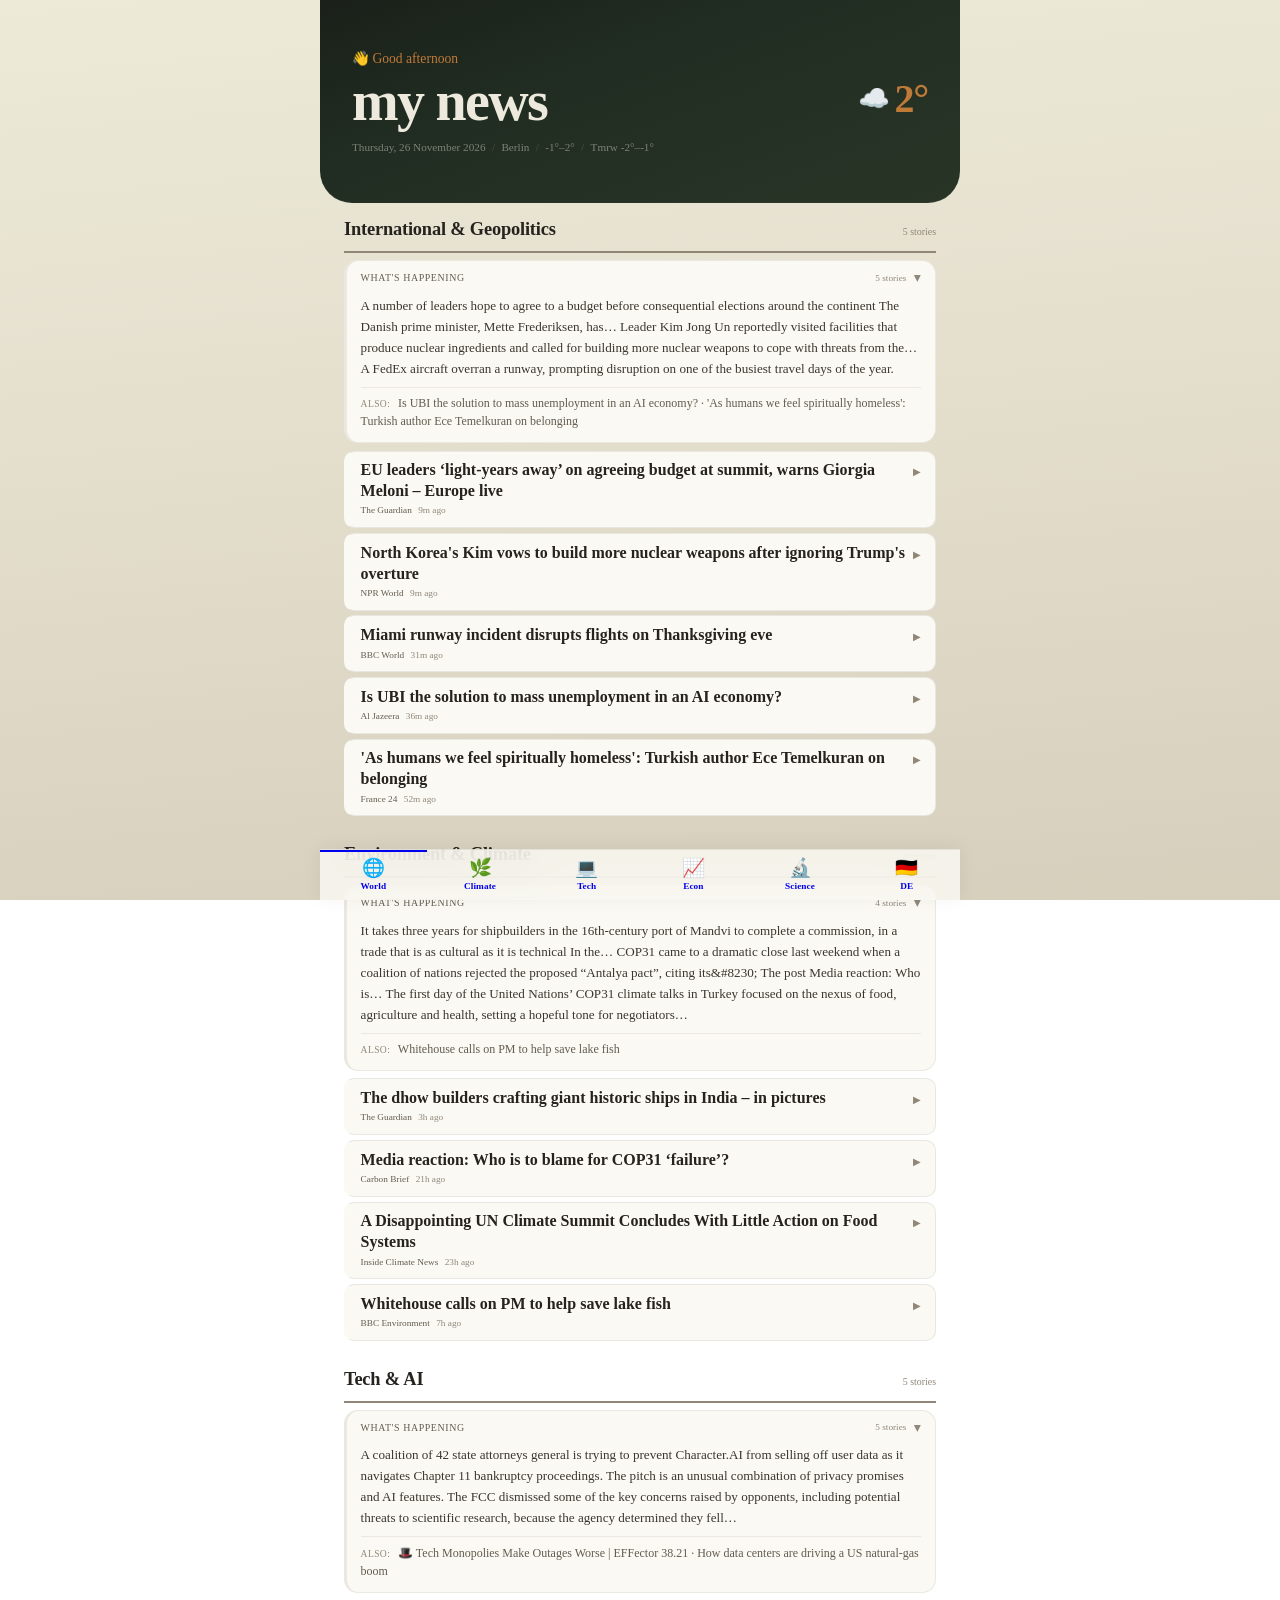
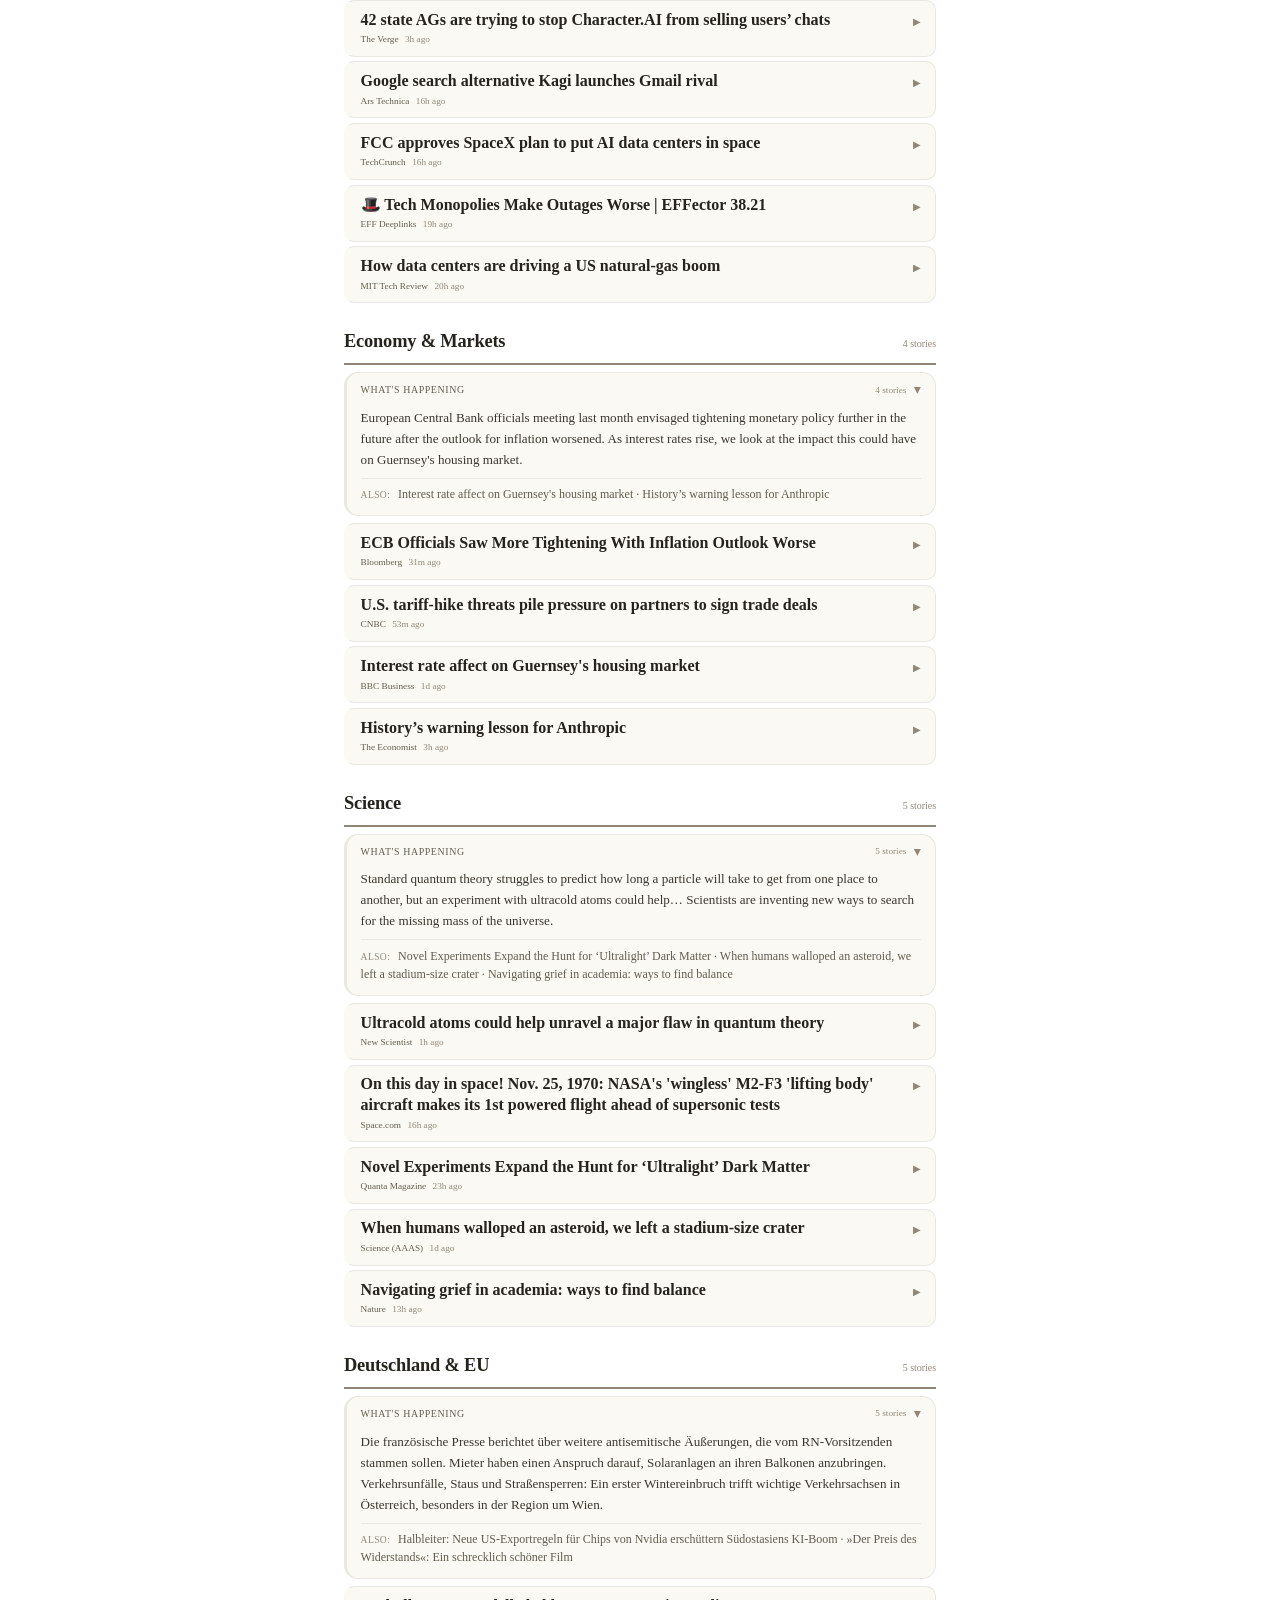
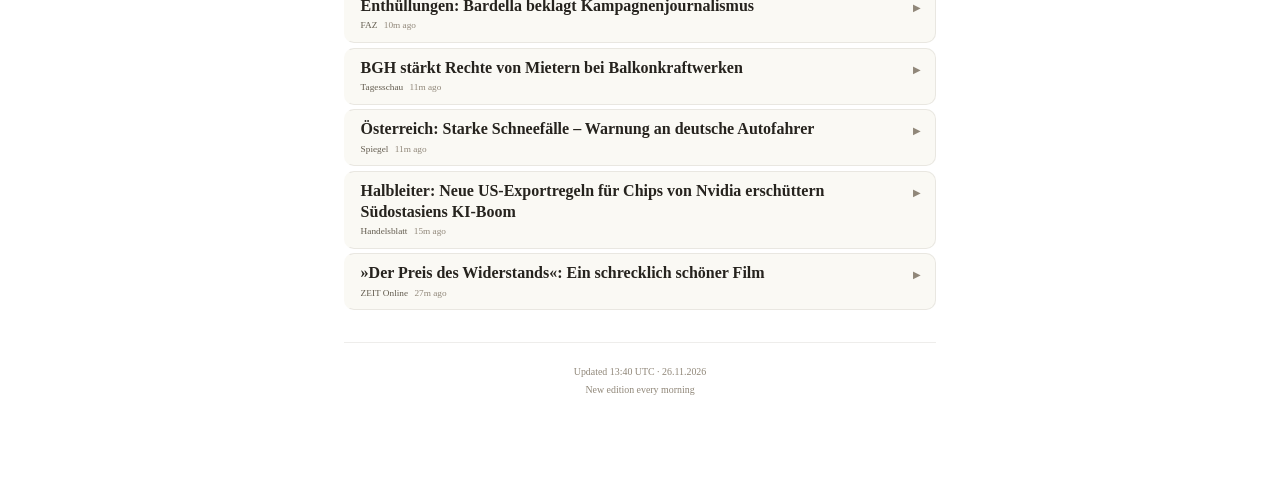
==== commit 1a05342e: "Edition 2026-11-26" ====
--- a/docs/index.html
+++ b/docs/index.html
@@ -641,18 +641,18 @@
 
     <!-- HERO: Greeting + Masthead + Weather combined -->
     <header class="hero">
-        <div class="hero-greeting">🔆 Midday update</div>
+        <div class="hero-greeting">👋 Good afternoon</div>
         <div class="hero-top">
             <h1 class="hero-title">my news</h1>
             
             <div class="hero-weather">
                 <span class="hw-icon">☁️</span>
-                <span class="hw-temp">1&deg;</span>
+                <span class="hw-temp">2&deg;</span>
             </div>
             
         </div>
         <div class="hero-meta">
-            <span>Wednesday, 25 November 2026</span>
+            <span>Thursday, 26 November 2026</span>
             <span class="hero-sep">/</span>
             <span>Berlin</span>
             
@@ -661,7 +661,7 @@
             
             
             <span class="hero-sep">/</span>
-            <span id="hw-tmrw">Tmrw -1&deg;&ndash;2&deg;</span>
+            <span id="hw-tmrw">Tmrw -2&deg;&ndash;-1&deg;</span>
             
         </div>
 
@@ -693,21 +693,21 @@
                 <div class="hh" data-hour="17:00">
                     <span class="hh-t">17:00</span>
                     <span class="hh-i">☁️</span>
-                    <span class="hh-d">1&deg;</span>
+                    <span class="hh-d">0&deg;</span>
                     
                 </div>
                 
                 <div class="hh" data-hour="18:00">
                     <span class="hh-t">18:00</span>
                     <span class="hh-i">⛅</span>
-                    <span class="hh-d">1&deg;</span>
+                    <span class="hh-d">0&deg;</span>
                     
                 </div>
                 
                 <div class="hh" data-hour="19:00">
                     <span class="hh-t">19:00</span>
-                    <span class="hh-i">⛅</span>
-                    <span class="hh-d">1&deg;</span>
+                    <span class="hh-i">☁️</span>
+                    <span class="hh-d">0&deg;</span>
                     
                 </div>
                 
@@ -720,22 +720,22 @@
                 
                 <div class="hh" data-hour="21:00">
                     <span class="hh-t">21:00</span>
-                    <span class="hh-i">⛅</span>
-                    <span class="hh-d">0&deg;</span>
+                    <span class="hh-i">🌨️</span>
+                    <span class="hh-d">-1&deg;</span>
                     
                 </div>
                 
                 <div class="hh" data-hour="22:00">
                     <span class="hh-t">22:00</span>
-                    <span class="hh-i">🌤️</span>
-                    <span class="hh-d">0&deg;</span>
+                    <span class="hh-i">⛅</span>
+                    <span class="hh-d">-1&deg;</span>
                     
                 </div>
                 
                 <div class="hh" data-hour="23:00">
                     <span class="hh-t">23:00</span>
                     <span class="hh-i">🌤️</span>
-                    <span class="hh-d">0&deg;</span>
+                    <span class="hh-d">-1&deg;</span>
                     
                 </div>
                 
@@ -755,22 +755,22 @@
                 
                 <div class="hh" data-hour="02:00">
                     <span class="hh-t">02:00</span>
-                    <span class="hh-i">☀️</span>
-                    <span class="hh-d">-1&deg;</span>
+                    <span class="hh-i">🌤️</span>
+                    <span class="hh-d">-2&deg;</span>
                     
                 </div>
                 
                 <div class="hh" data-hour="03:00">
                     <span class="hh-t">03:00</span>
-                    <span class="hh-i">☀️</span>
-                    <span class="hh-d">-1&deg;</span>
+                    <span class="hh-i">☁️</span>
+                    <span class="hh-d">-2&deg;</span>
                     
                 </div>
                 
                 <div class="hh" data-hour="04:00">
                     <span class="hh-t">04:00</span>
-                    <span class="hh-i">☀️</span>
-                    <span class="hh-d">-1&deg;</span>
+                    <span class="hh-i">☁️</span>
+                    <span class="hh-d">-2&deg;</span>
                     
                 </div>
                 
@@ -797,15 +797,15 @@
             </summary>
             <div class="tldr-body">
                 
-                <p class="tldr-para">The European Commission proposed a tech fund with a target size of €50 billion to boost quantum computing efforts. Chinese tech giant has faced legal problems from Europe to Asia, and its products have been banned in trade war with US. German chancellor, in wide-ranging speech, says Moscow is ‘escalating on a massive scale’ If you want to hear more about the new death toll,</p>
+                <p class="tldr-para">A number of leaders hope to agree to a budget before consequential elections around the continent The Danish prime minister, Mette Frederiksen, has… Leader Kim Jong Un reportedly visited facilities that produce nuclear ingredients and called for building more nuclear weapons to cope with threats from the… A FedEx aircraft overran a runway, prompting disruption on one of the busiest travel days of the year.</p>
                 
                 
                 <div class="tldr-also">
                     <span class="tldr-also-label">Also:</span>
                     
-                    <span class="tldr-also-item">US army to detonate stockpile of unstable bomb-making chemicals in Iowa · </span>
-                    
-                    <span class="tldr-also-item">Veteran Nigerian Nollywood actor Pete Edochie dies aged 79</span>
+                    <span class="tldr-also-item">Is UBI the solution to mass unemployment in an AI economy? · </span>
+                    
+                    <span class="tldr-also-item">&#39;As humans we feel spiritually homeless&#39;: Turkish author Ece Temelkuran on belonging</span>
                     
                 </div>
                 
@@ -818,21 +818,21 @@
             <details class="story" data-cat="international">
                 <summary class="story-head">
                     <span class="story-row">
-                        <span class="story-title">EU plans €50 billion sovereign tech equity fund to boost quantum technology</span>
-                        <span class="story-chevron">&#9654;</span>
-                    </span>
-                    <span class="story-meta">
-                        <span class="story-src">DW English</span>
-                        <span>17m ago</span>
-                    </span>
-                </summary>
-                <div class="story-body">
-                    
-                    
-                    <p class="story-text">The European Commission proposed a tech fund with a target size of €50 billion to boost quantum computing efforts. The bloc aims to keep up with the US and China in the global race.</p>
-                    
-                    <a href="https://www.dw.com/en/eu-plans-€50-billion-sovereign-tech-equity-fund-to-boost-quantum-technology/a-80047569?maca=en-rss-en-all-1573-rdf" target="_blank" rel="noopener" class="story-link">
-                        Read at DW English &rarr;
+                        <span class="story-title">EU leaders ‘light-years away’ on agreeing budget at summit, warns Giorgia Meloni – Europe live</span>
+                        <span class="story-chevron">&#9654;</span>
+                    </span>
+                    <span class="story-meta">
+                        <span class="story-src">The Guardian</span>
+                        <span>9m ago</span>
+                    </span>
+                </summary>
+                <div class="story-body">
+                    
+                    
+                    <p class="story-text">A number of leaders hope to agree to a budget before consequential elections around the continent The Danish prime minister, Mette Frederiksen, has acknowledged that leaders remain “very far apart,” agreeing with Germany’s Merz that the current proposal is not going to work. “The budget is too large and not sufficiently future-oriented,” she said, calling for more work on competitiveness, defence and security.</p>
+                    
+                    <a href="https://www.theguardian.com/world/live/2026/nov/26/eu-budget-summit-ukraine-russia-spain-serbia-elections-latest-news-updates" target="_blank" rel="noopener" class="story-link">
+                        Read at The Guardian &rarr;
                     </a>
                 </div>
             </details>
@@ -840,20 +840,66 @@
             <details class="story" data-cat="international">
                 <summary class="story-head">
                     <span class="story-row">
-                        <span class="story-title">US court convicts Huawei of theft: A history of Chinese firm’s global woes</span>
+                        <span class="story-title">North Korea&#39;s Kim vows to build more nuclear weapons after ignoring Trump&#39;s overture</span>
+                        <span class="story-chevron">&#9654;</span>
+                    </span>
+                    <span class="story-meta">
+                        <span class="story-src">NPR World</span>
+                        <span>9m ago</span>
+                    </span>
+                </summary>
+                <div class="story-body">
+                    
+                    
+                    <p class="story-text">Leader Kim Jong Un reportedly visited facilities that produce nuclear ingredients and called for building more nuclear weapons to cope with threats from the U.S. and South Korea.</p>
+                    
+                    <a href="https://www.npr.org/2026/11/26/g-s1-155955/north-korea-kim-nuclear-weapons-trump" target="_blank" rel="noopener" class="story-link">
+                        Read at NPR World &rarr;
+                    </a>
+                </div>
+            </details>
+            
+            <details class="story" data-cat="international">
+                <summary class="story-head">
+                    <span class="story-row">
+                        <span class="story-title">Miami runway incident disrupts flights on Thanksgiving eve</span>
+                        <span class="story-chevron">&#9654;</span>
+                    </span>
+                    <span class="story-meta">
+                        <span class="story-src">BBC World</span>
+                        <span>31m ago</span>
+                    </span>
+                </summary>
+                <div class="story-body">
+                    
+                    <img src="https://ichef.bbci.co.uk/ace/standard/240/cpsprodpb/a780/live/1db9c0f0-e959-11f1-99b6-a35a62fa4264.jpg" alt="" class="story-img" loading="lazy" decoding="async" onerror="this.remove()">
+                    
+                    
+                    <p class="story-text">A FedEx aircraft overran a runway, prompting disruption on one of the busiest travel days of the year.</p>
+                    
+                    <a href="https://www.bbc.co.uk/news/articles/ckm2mz3prq77o?at_medium=RSS&amp;at_campaign=rss" target="_blank" rel="noopener" class="story-link">
+                        Read at BBC World &rarr;
+                    </a>
+                </div>
+            </details>
+            
+            <details class="story" data-cat="international">
+                <summary class="story-head">
+                    <span class="story-row">
+                        <span class="story-title">Is UBI the solution to mass unemployment in an AI economy?</span>
                         <span class="story-chevron">&#9654;</span>
                     </span>
                     <span class="story-meta">
                         <span class="story-src">Al Jazeera</span>
-                        <span>23m ago</span>
-                    </span>
-                </summary>
-                <div class="story-body">
-                    
-                    
-                    <p class="story-text">Chinese tech giant has faced legal problems from Europe to Asia, and its products have been banned in trade war with US.</p>
-                    
-                    <a href="https://www.aljazeera.com/news/2026/11/25/us-court-convicts-huawei-of-theft-a-history-of-chinese-firms-global-woes?traffic_source=rss" target="_blank" rel="noopener" class="story-link">
+                        <span>36m ago</span>
+                    </span>
+                </summary>
+                <div class="story-body">
+                    
+                    
+                    <p class="story-text">AI&amp;#039;s rapid advance has led to calls for universal payments to prevent poverty and wealth inequality.</p>
+                    
+                    <a href="https://www.aljazeera.com/economy/2026/11/26/is-ubi-the-solution-to-mass-unemployment-in-an-ai-economy?traffic_source=rss" target="_blank" rel="noopener" class="story-link">
                         Read at Al Jazeera &rarr;
                     </a>
                 </div>
@@ -862,69 +908,23 @@
             <details class="story" data-cat="international">
                 <summary class="story-head">
                     <span class="story-row">
-                        <span class="story-title">‘Russia wants more than Ukraine,’ Germany’s Merz warns – Europe live</span>
-                        <span class="story-chevron">&#9654;</span>
-                    </span>
-                    <span class="story-meta">
-                        <span class="story-src">The Guardian</span>
-                        <span>24m ago</span>
-                    </span>
-                </summary>
-                <div class="story-body">
-                    
-                    
-                    <p class="story-text">German chancellor, in wide-ranging speech, says Moscow is ‘escalating on a massive scale’ If you want to hear more about the new death toll,</p>
-                    
-                    <a href="https://www.theguardian.com/world/live/2026/nov/25/ukraine-russia-energy-strikes-mark-rutte-donald-trump-friedrich-merz-germany-latest-news-updates" target="_blank" rel="noopener" class="story-link">
-                        Read at The Guardian &rarr;
-                    </a>
-                </div>
-            </details>
-            
-            <details class="story" data-cat="international">
-                <summary class="story-head">
-                    <span class="story-row">
-                        <span class="story-title">US army to detonate stockpile of unstable bomb-making chemicals in Iowa</span>
+                        <span class="story-title">&#39;As humans we feel spiritually homeless&#39;: Turkish author Ece Temelkuran on belonging</span>
                         <span class="story-chevron">&#9654;</span>
                     </span>
                     <span class="story-meta">
                         <span class="story-src">France 24</span>
-                        <span>44m ago</span>
-                    </span>
-                </summary>
-                <div class="story-body">
-                    
-                    <img src="https://s.france24.com/media/display/3eb0ab90-e8c1-11f1-bc6d-c131ae9bfe9c/w:1024/p:16x9/EN-20261125-110343-110536-CS.jpg" alt="" class="story-img" loading="lazy" decoding="async" onerror="this.remove()">
-                    
-                    
-                    <p class="story-text">The US military will on Wednesday detonate some 10,000 pounds of unstable and degraded explosive material in Iowa, where local residents were urged to evacuate amid concerns over possible toxic lead contamination. US officials say the 68 drums of lead azide are at risk of spontaneous explosion. A series of safety measures are being taken to curb potential contamination from the blast, but the Army has encouraged residents of a small town and other nearby areas to leave &#34;out of an abundance of ca</p>
-                    
-                    <a href="https://www.france24.com/en/video/20261125-us-army-to-detonate-stockpile-of-unstable-bomb-making-chemicals-in-iowa" target="_blank" rel="noopener" class="story-link">
+                        <span>52m ago</span>
+                    </span>
+                </summary>
+                <div class="story-body">
+                    
+                    <img src="https://s.france24.com/media/display/0e1e4e52-e997-11f1-8567-77d069279b82/w:1024/p:16x9/capture-2dfeb495.jpg" alt="" class="story-img" loading="lazy" decoding="async" onerror="this.remove()">
+                    
+                    
+                    <p class="story-text">For Ece Temelkuran, the human condition is &#34;unhomed&#34;. Speaking to FRANCE 24, the Turkish author cites the rise of artificial intelligence, climate change and the authoritarian drift as reasons why one may no longer recognise the place one calls home. This feeling of &#34;spiritual homelessness&#34; is something she explores in her latest book, &#34;Nation of Strangers: Rebuilding Home in the 21st Century&#34;. Most of all, she highlights the importance of human connection: &#34;In survival mode (...) you live on th</p>
+                    
+                    <a href="https://www.france24.com/en/tv-shows/perspective/20261126-as-humans-we-feel-spiritually-homeless-turkish-author-ece-temelkuran-on-belonging" target="_blank" rel="noopener" class="story-link">
                         Read at France 24 &rarr;
-                    </a>
-                </div>
-            </details>
-            
-            <details class="story" data-cat="international">
-                <summary class="story-head">
-                    <span class="story-row">
-                        <span class="story-title">Veteran Nigerian Nollywood actor Pete Edochie dies aged 79</span>
-                        <span class="story-chevron">&#9654;</span>
-                    </span>
-                    <span class="story-meta">
-                        <span class="story-src">BBC World</span>
-                        <span>1h ago</span>
-                    </span>
-                </summary>
-                <div class="story-body">
-                    
-                    <img src="https://ichef.bbci.co.uk/ace/standard/240/cpsprodpb/62c6/live/0b9efbb0-e88c-11f1-b10e-f37861cef9d5.jpg" alt="" class="story-img" loading="lazy" decoding="async" onerror="this.remove()">
-                    
-                    
-                    <p class="story-text">Odochie rose to prominence in 1987 after starring in a television adaptation of Chinua Achebe&#39;s acclaimed novel Things Fall Apart.</p>
-                    
-                    <a href="https://www.bbc.co.uk/news/articles/cqwy0rr4rr4yo?at_medium=RSS&amp;at_campaign=rss" target="_blank" rel="noopener" class="story-link">
-                        Read at BBC World &rarr;
                     </a>
                 </div>
             </details>
@@ -947,13 +947,13 @@
             </summary>
             <div class="tldr-body">
                 
-                <p class="tldr-para">Open letter warns Baaja, intended to expedite energy and infrastructure projects, will cause irreversible climate harm A group of more than 120 climate… The COP31 climate talks in Antalya, Turkey, failed to agree on a “pact” that – despite making no clear reference&amp;#8230; The post COP31: Key outcomes for food,… Squeezing blood from a stone.</p>
+                <p class="tldr-para">It takes three years for shipbuilders in the 16th-century port of Mandvi to complete a commission, in a trade that is as cultural as it is technical In the… COP31 came to a dramatic close last weekend when a coalition of nations rejected the proposed “Antalya pact”, citing its&amp;#8230; The post Media reaction: Who is… The first day of the United Nations’ COP31 climate talks in Turkey focused on the nexus of food, agriculture and health, setting a hopeful tone for negotiators…</p>
                 
                 
                 <div class="tldr-also">
                     <span class="tldr-also-label">Also:</span>
                     
-                    <span class="tldr-also-item">Why has China sent the first Pakistani astronaut to space?</span>
+                    <span class="tldr-also-item">Whitehouse calls on PM to help save lake fish</span>
                     
                 </div>
                 
@@ -966,20 +966,20 @@
             <details class="story" data-cat="environment">
                 <summary class="story-head">
                     <span class="story-row">
-                        <span class="story-title">Climate scientists urge US lawmakers to vote no on sweeping permitting bill</span>
+                        <span class="story-title">The dhow builders crafting giant historic ships in India – in pictures</span>
                         <span class="story-chevron">&#9654;</span>
                     </span>
                     <span class="story-meta">
                         <span class="story-src">The Guardian</span>
-                        <span>15h ago</span>
-                    </span>
-                </summary>
-                <div class="story-body">
-                    
-                    
-                    <p class="story-text">Open letter warns Baaja, intended to expedite energy and infrastructure projects, will cause irreversible climate harm A group of more than 120 climate scientists have urged US lawmakers to not pass contentious legislation to speed up the building of energy projects, datacenters and other infrastructure, amid a growing backlash to the sweeping permitting bill. In an open letter to members of the House of Representatives , the collection of Earth and social sciences researchers expressed “deep co</p>
-                    
-                    <a href="https://www.theguardian.com/us-news/2026/nov/24/climate-scientists-lawmakers-baaja" target="_blank" rel="noopener" class="story-link">
+                        <span>3h ago</span>
+                    </span>
+                </summary>
+                <div class="story-body">
+                    
+                    
+                    <p class="story-text">It takes three years for shipbuilders in the 16th-century port of Mandvi to complete a commission, in a trade that is as cultural as it is technical In the 16th century, the port city of Mandvi on India’s west coast was founded by the rulers of the kingdom of Kutch, and quickly established itself as one of the most dynamic ports in the western Indian Ocean. Its strategic geographical position, along the estuary of the Rukmavati River, which flows into the Arabian Sea in the Gulf of Kutch, and ma</p>
+                    
+                    <a href="https://www.theguardian.com/environment/2026/nov/26/tradition-giant-ships-india-shipbuilders-mandvi" target="_blank" rel="noopener" class="story-link">
                         Read at The Guardian &rarr;
                     </a>
                 </div>
@@ -988,7 +988,7 @@
             <details class="story" data-cat="environment">
                 <summary class="story-head">
                     <span class="story-row">
-                        <span class="story-title">COP31: Key outcomes for food, forests, oceans and nature at the UN climate talks in Antalya</span>
+                        <span class="story-title">Media reaction: Who is to blame for COP31 ‘failure’?</span>
                         <span class="story-chevron">&#9654;</span>
                     </span>
                     <span class="story-meta">
@@ -999,9 +999,9 @@
                 <div class="story-body">
                     
                     
-                    <p class="story-text">The COP31 climate talks in Antalya, Turkey, failed to agree on a “pact” that – despite making no clear reference&amp;#8230; The post COP31: Key outcomes for food, forests, oceans and nature at the UN climate talks in Antalya appeared first on Carbon Brief .</p>
-                    
-                    <a href="https://www.carbonbrief.org/cop31-key-outcomes-for-food-forests-oceans-and-nature-at-the-un-climate-talks-in-antalya" target="_blank" rel="noopener" class="story-link">
+                    <p class="story-text">COP31 came to a dramatic close last weekend when a coalition of nations rejected the proposed “Antalya pact”, citing its&amp;#8230; The post Media reaction: Who is to blame for COP31 ‘failure’? appeared first on Carbon Brief .</p>
+                    
+                    <a href="https://www.carbonbrief.org/media-reaction-who-is-to-blame-for-cop31-failure" target="_blank" rel="noopener" class="story-link">
                         Read at Carbon Brief &rarr;
                     </a>
                 </div>
@@ -1010,20 +1010,20 @@
             <details class="story" data-cat="environment">
                 <summary class="story-head">
                     <span class="story-row">
-                        <span class="story-title">Storm Costs Are Sending Maine’s Power Bills Soaring</span>
+                        <span class="story-title">A Disappointing UN Climate Summit Concludes With Little Action on Food Systems</span>
                         <span class="story-chevron">&#9654;</span>
                     </span>
                     <span class="story-meta">
                         <span class="story-src">Inside Climate News</span>
-                        <span>4h ago</span>
-                    </span>
-                </summary>
-                <div class="story-body">
-                    
-                    
-                    <p class="story-text">Squeezing blood from a stone. That’s how Seth Berry describes rising electricity prices in Maine. As executive director of Our Power, a coalition focused on clean energy and utility regulation, Berry talks with people all over the state who are no longer able to afford their power bills.&amp;#160; Combined with recent price increases for heating [&amp;#8230;]</p>
-                    
-                    <a href="https://insideclimatenews.org/news/25112026/maine-storms-power-bill-costs/" target="_blank" rel="noopener" class="story-link">
+                        <span>23h ago</span>
+                    </span>
+                </summary>
+                <div class="story-body">
+                    
+                    
+                    <p class="story-text">The first day of the United Nations’ COP31 climate talks in Turkey focused on the nexus of food, agriculture and health, setting a hopeful tone for negotiators and advocacy groups that have been pushing to make food systems a bigger priority at the annual gatherings. Even before the talks wrapped up Sunday, those hopes had [&amp;#8230;]</p>
+                    
+                    <a href="https://insideclimatenews.org/news/25112026/a-disappointing-un-climate-summit-concludes-with-little-action-on-food-systems/" target="_blank" rel="noopener" class="story-link">
                         Read at Inside Climate News &rarr;
                     </a>
                 </div>
@@ -1032,22 +1032,22 @@
             <details class="story" data-cat="environment">
                 <summary class="story-head">
                     <span class="story-row">
-                        <span class="story-title">Why has China sent the first Pakistani astronaut to space?</span>
+                        <span class="story-title">Whitehouse calls on PM to help save lake fish</span>
                         <span class="story-chevron">&#9654;</span>
                     </span>
                     <span class="story-meta">
                         <span class="story-src">BBC Environment</span>
-                        <span>3h ago</span>
-                    </span>
-                </summary>
-                <div class="story-body">
-                    
-                    <img src="https://ichef.bbci.co.uk/ace/standard/240/cpsprodpb/7c45/live/c86e5fb0-e8b4-11f1-99a1-253766e7ad8b.jpg" alt="" class="story-img" loading="lazy" decoding="async" onerror="this.remove()">
-                    
-                    
-                    <p class="story-text">Pakistan&#39;s Muhammad Zeeshan Ali has become the first foreign national to board China&#39;s Tiangong space station.</p>
-                    
-                    <a href="https://www.bbc.co.uk/news/videos/cj5y1p067kxno?at_medium=RSS&amp;at_campaign=rss" target="_blank" rel="noopener" class="story-link">
+                        <span>7h ago</span>
+                    </span>
+                </summary>
+                <div class="story-body">
+                    
+                    <img src="https://ichef.bbci.co.uk/ace/standard/240/cpsprodpb/6cbf/live/bcc47080-e997-11f1-b880-15b494ba858d.jpg" alt="" class="story-img" loading="lazy" decoding="async" onerror="this.remove()">
+                    
+                    
+                    <p class="story-text">The comedian warns extinction beckons for Arctic charr in Windermere after thousands of years.</p>
+                    
+                    <a href="https://www.bbc.co.uk/news/articles/c6808pxrzy5po?at_medium=RSS&amp;at_campaign=rss" target="_blank" rel="noopener" class="story-link">
                         Read at BBC Environment &rarr;
                     </a>
                 </div>
@@ -1071,15 +1071,15 @@
             </summary>
             <div class="tldr-body">
                 
-                <p class="tldr-para">The startup&#39;s encrypted AI architecture is designed to prevent even the company itself from accessing users&#39; private data. This is today&amp;#8217;s edition of The Download, our weekday newsletter that provides a daily dose of what&amp;#8217;s going on in the world of technology. Experts from around the world plot the progress of AI development every five years.</p>
+                <p class="tldr-para">A coalition of 42 state attorneys general is trying to prevent Character.AI from selling off user data as it navigates Chapter 11 bankruptcy proceedings. The pitch is an unusual combination of privacy promises and AI features. The FCC dismissed some of the key concerns raised by opponents, including potential threats to scientific research, because the agency determined they fell…</p>
                 
                 
                 <div class="tldr-also">
                     <span class="tldr-also-label">Also:</span>
                     
-                    <span class="tldr-also-item">Signal Moves to Block AI Agents · </span>
-                    
-                    <span class="tldr-also-item">Has vibe coding made open source the new normal for synths?</span>
+                    <span class="tldr-also-item">🎩 Tech Monopolies Make Outages Worse | EFFector 38.21 · </span>
+                    
+                    <span class="tldr-also-item">How data centers are driving a US natural-gas boom</span>
                     
                 </div>
                 
@@ -1092,7 +1092,53 @@
             <details class="story" data-cat="tech">
                 <summary class="story-head">
                     <span class="story-row">
-                        <span class="story-title">Maple raises $5.3M to build AI products that protect your data, even from itself</span>
+                        <span class="story-title">42 state AGs are trying to stop Character.AI from selling users’ chats</span>
+                        <span class="story-chevron">&#9654;</span>
+                    </span>
+                    <span class="story-meta">
+                        <span class="story-src">The Verge</span>
+                        <span>3h ago</span>
+                    </span>
+                </summary>
+                <div class="story-body">
+                    
+                    
+                    <p class="story-text">A coalition of 42 state attorneys general is trying to prevent Character.AI from selling off user data as it navigates Chapter 11 bankruptcy proceedings. In a deluge of nearly identical press releases, the various AGs accuse the company of planning to auction off &#34;the private chat histories of more than 21 million U.S. accounts - [&amp;#8230;]</p>
+                    
+                    <a href="https://www.theverge.com/policy/1042620/character-ai-sale-state-ags-block-selling-users-chats" target="_blank" rel="noopener" class="story-link">
+                        Read at The Verge &rarr;
+                    </a>
+                </div>
+            </details>
+            
+            <details class="story" data-cat="tech">
+                <summary class="story-head">
+                    <span class="story-row">
+                        <span class="story-title">Google search alternative Kagi launches Gmail rival</span>
+                        <span class="story-chevron">&#9654;</span>
+                    </span>
+                    <span class="story-meta">
+                        <span class="story-src">Ars Technica</span>
+                        <span>16h ago</span>
+                    </span>
+                </summary>
+                <div class="story-body">
+                    
+                    <img src="https://cdn.arstechnica.net/wp-content/uploads/2026/11/kagi-mail-announcement-500x500.jpg" alt="" class="story-img" loading="lazy" decoding="async" onerror="this.remove()">
+                    
+                    
+                    <p class="story-text">The pitch is an unusual combination of privacy promises and AI features.</p>
+                    
+                    <a href="https://arstechnica.com/gadgets/2026/11/google-search-alternative-kagi-launches-gmail-rival/" target="_blank" rel="noopener" class="story-link">
+                        Read at Ars Technica &rarr;
+                    </a>
+                </div>
+            </details>
+            
+            <details class="story" data-cat="tech">
+                <summary class="story-head">
+                    <span class="story-row">
+                        <span class="story-title">FCC approves SpaceX plan to put AI data centers in space</span>
                         <span class="story-chevron">&#9654;</span>
                     </span>
                     <span class="story-meta">
@@ -1103,9 +1149,9 @@
                 <div class="story-body">
                     
                     
-                    <p class="story-text">The startup&#39;s encrypted AI architecture is designed to prevent even the company itself from accessing users&#39; private data.</p>
-                    
-                    <a href="https://techcrunch.com/2026/11/24/maple-raises-5-3m-to-build-ai-products-that-protect-your-data-even-from-itself/" target="_blank" rel="noopener" class="story-link">
+                    <p class="story-text">The FCC dismissed some of the key concerns raised by opponents, including potential threats to scientific research, because the agency determined they fell outside its regulatory authority.</p>
+                    
+                    <a href="https://techcrunch.com/2026/11/25/fcc-approves-spacex-plan-to-put-ai-data-centers-in-space/" target="_blank" rel="noopener" class="story-link">
                         Read at TechCrunch &rarr;
                     </a>
                 </div>
@@ -1114,91 +1160,45 @@
             <details class="story" data-cat="tech">
                 <summary class="story-head">
                     <span class="story-row">
-                        <span class="story-title">The Download: AI swamping open records, and firefighting for permafrost</span>
+                        <span class="story-title">🎩 Tech Monopolies Make Outages Worse | EFFector 38.21</span>
+                        <span class="story-chevron">&#9654;</span>
+                    </span>
+                    <span class="story-meta">
+                        <span class="story-src">EFF Deeplinks</span>
+                        <span>19h ago</span>
+                    </span>
+                </summary>
+                <div class="story-body">
+                    
+                    <img src="https://www.eff.org/files/banner_library/effector-green-web.png" alt="" class="story-img" loading="lazy" decoding="async" onerror="this.remove()">
+                    
+                    
+                    <p class="story-text">Service outages, like the ones we&#39;ve seen take down everything from airlines to email, seem to be coming faster than ever. Their specific causes might be different, but these wide-scale service disruptions share one thing in common: the over-reliance on one company or system to make our world work. In our latest EFFector newsletter , we&#39;re talking about how digital monoculture has made tech companies too big to fail . JOIN OUR NEWSLETTER For over 35 years, EFFector has been your guide to underst</p>
+                    
+                    <a href="https://www.eff.org/deeplinks/2026/11/tech-monopolies-make-outages-worse-effector-3820" target="_blank" rel="noopener" class="story-link">
+                        Read at EFF Deeplinks &rarr;
+                    </a>
+                </div>
+            </details>
+            
+            <details class="story" data-cat="tech">
+                <summary class="story-head">
+                    <span class="story-row">
+                        <span class="story-title">How data centers are driving a US natural-gas boom</span>
                         <span class="story-chevron">&#9654;</span>
                     </span>
                     <span class="story-meta">
                         <span class="story-src">MIT Tech Review</span>
-                        <span>51m ago</span>
-                    </span>
-                </summary>
-                <div class="story-body">
-                    
-                    
-                    <p class="story-text">This is today&amp;#8217;s edition of The Download, our weekday newsletter that provides a daily dose of what&amp;#8217;s going on in the world of technology. AI is straining America’s open records systems AI has intensified investors&amp;#8217; interest in public records. Over the last few years, venture-backed startups have raised upwards of $100 million to collect data&amp;#8230;</p>
-                    
-                    <a href="https://www.technologyreview.com/2026/11/25/1149808/the-download-ai-open-records-permafrost-fires/" target="_blank" rel="noopener" class="story-link">
+                        <span>20h ago</span>
+                    </span>
+                </summary>
+                <div class="story-body">
+                    
+                    
+                    <p class="story-text">In May 2025, my colleague David Rotman wrote a feature story describing how AI could keep us dependent on natural gas. Just 18 months later, I’ve lost count of how many times he’s already been proved right. Sure, it’s technically possible to meet the world’s rising electricity demand with other power sources, including renewables like&amp;#8230;</p>
+                    
+                    <a href="https://www.technologyreview.com/2026/11/25/1149836/data-centers-gas-power-plants/" target="_blank" rel="noopener" class="story-link">
                         Read at MIT Tech Review &rarr;
-                    </a>
-                </div>
-            </details>
-            
-            <details class="story" data-cat="tech">
-                <summary class="story-head">
-                    <span class="story-row">
-                        <span class="story-title">Tech Life</span>
-                        <span class="story-chevron">&#9654;</span>
-                    </span>
-                    <span class="story-meta">
-                        <span class="story-src">BBC Technology</span>
-                        <span>17h ago</span>
-                    </span>
-                </summary>
-                <div class="story-body">
-                    
-                    <img src="https://ichef.bbci.co.uk/images/ic/240x135/p0ppq4sx.jpg" alt="" class="story-img" loading="lazy" decoding="async" onerror="this.remove()">
-                    
-                    
-                    <p class="story-text">Experts from around the world plot the progress of AI development every five years.</p>
-                    
-                    <a href="https://www.bbc.co.uk/sounds/play/live:bbc_world_service_west_africa?at_medium=RSS&amp;at_campaign=rss" target="_blank" rel="noopener" class="story-link">
-                        Read at BBC Technology &rarr;
-                    </a>
-                </div>
-            </details>
-            
-            <details class="story" data-cat="tech">
-                <summary class="story-head">
-                    <span class="story-row">
-                        <span class="story-title">Signal Moves to Block AI Agents</span>
-                        <span class="story-chevron">&#9654;</span>
-                    </span>
-                    <span class="story-meta">
-                        <span class="story-src">EFF Deeplinks</span>
-                        <span>18h ago</span>
-                    </span>
-                </summary>
-                <div class="story-body">
-                    
-                    <img src="https://www.eff.org/files/banner_library/encryption-poc-chelsea-saunders.png" alt="" class="story-img" loading="lazy" decoding="async" onerror="this.remove()">
-                    
-                    
-                    <p class="story-text">Signal announced an update to its mobile apps on iOS and Android that seeks to curb issues with AI agents accessing private chats. This is a useful new barrier against a problem we’ve been highlighting this year in our Encrypt It Already campaign. And good news, it’s enabled by default so you don’t need to do anything except update the app. Over the last year, both Google and Apple* have released AI features in their operating systems that can read the contents of apps. One of the ways it can do</p>
-                    
-                    <a href="https://www.eff.org/deeplinks/2026/11/signal-now-blocks-ai-agents" target="_blank" rel="noopener" class="story-link">
-                        Read at EFF Deeplinks &rarr;
-                    </a>
-                </div>
-            </details>
-            
-            <details class="story" data-cat="tech">
-                <summary class="story-head">
-                    <span class="story-row">
-                        <span class="story-title">Has vibe coding made open source the new normal for synths?</span>
-                        <span class="story-chevron">&#9654;</span>
-                    </span>
-                    <span class="story-meta">
-                        <span class="story-src">The Verge</span>
-                        <span>1h ago</span>
-                    </span>
-                </summary>
-                <div class="story-body">
-                    
-                    
-                    <p class="story-text">The emergence of powerful vibe-coding agents and tools like Reverse Engineer Anything has caused chaos in the music gear world, leaving companies scrambling to figure out how to respond. While some, like Roland, have remained silent for now, others have embraced the modding community. In the last several weeks, as it&#39;s become clear that no [&amp;#8230;]</p>
-                    
-                    <a href="https://www.theverge.com/ai-artificial-intelligence/1040081/vibe-coding-open-source-music-firmware" target="_blank" rel="noopener" class="story-link">
-                        Read at The Verge &rarr;
                     </a>
                 </div>
             </details>
@@ -1221,13 +1221,15 @@
             </summary>
             <div class="tldr-body">
                 
-                <p class="tldr-para">US equity futures drop as questions mount over the outlook for the AI trade, while Treasuries rally ahead of the latest PCE data. Wall Street is coming off a losing session for the S&amp;amp;P 500 and Nasdaq Composite. As interest rates rise, we look at the impact this could have on Guernsey&#39;s housing market.</p>
+                <p class="tldr-para">European Central Bank officials meeting last month envisaged tightening monetary policy further in the future after the outlook for inflation worsened. As interest rates rise, we look at the impact this could have on Guernsey&#39;s housing market.</p>
                 
                 
                 <div class="tldr-also">
                     <span class="tldr-also-label">Also:</span>
                     
-                    <span class="tldr-also-item">Are America’s supply chains really more vulnerable than China’s?</span>
+                    <span class="tldr-also-item">Interest rate affect on Guernsey&#39;s housing market · </span>
+                    
+                    <span class="tldr-also-item">History’s warning lesson for Anthropic</span>
                     
                 </div>
                 
@@ -1240,20 +1242,20 @@
             <details class="story" data-cat="economy">
                 <summary class="story-head">
                     <span class="story-row">
-                        <span class="story-title">Tech Selloff Pesists Ahead of PCE; US Prepares Tariff Hikes</span>
+                        <span class="story-title">ECB Officials Saw More Tightening With Inflation Outlook Worse</span>
                         <span class="story-chevron">&#9654;</span>
                     </span>
                     <span class="story-meta">
                         <span class="story-src">Bloomberg</span>
-                        <span>33m ago</span>
-                    </span>
-                </summary>
-                <div class="story-body">
-                    
-                    
-                    <p class="story-text">US equity futures drop as questions mount over the outlook for the AI trade, while Treasuries rally ahead of the latest PCE data. China calls the prospect of new US tariffs on its exports “political maneuvering” and urges both sides to maintain their trade truce. Max Kettner of HSBC joins &#34;Bloomberg Brief&#34; to discuss the tech selloff and looks ahead to the inflation reading. (Source: Bloomberg)</p>
-                    
-                    <a href="https://www.bloomberg.com/news/videos/2026-11-25/bloomberg-brief-11-25-2026-video" target="_blank" rel="noopener" class="story-link">
+                        <span>31m ago</span>
+                    </span>
+                </summary>
+                <div class="story-body">
+                    
+                    
+                    <p class="story-text">European Central Bank officials meeting last month envisaged tightening monetary policy further in the future after the outlook for inflation worsened.</p>
+                    
+                    <a href="https://www.bloomberg.com/news/articles/2026-11-26/ecb-officials-saw-more-tightening-with-inflation-outlook-worse" target="_blank" rel="noopener" class="story-link">
                         Read at Bloomberg &rarr;
                     </a>
                 </div>
@@ -1262,20 +1264,20 @@
             <details class="story" data-cat="economy">
                 <summary class="story-head">
                     <span class="story-row">
-                        <span class="story-title">Stock futures tumble as Nvidia leads AI sell-off, data shows inflation picking up: Live updates</span>
+                        <span class="story-title">U.S. tariff-hike threats pile pressure on partners to sign trade deals</span>
                         <span class="story-chevron">&#9654;</span>
                     </span>
                     <span class="story-meta">
                         <span class="story-src">CNBC</span>
-                        <span>3m ago</span>
-                    </span>
-                </summary>
-                <div class="story-body">
-                    
-                    
-                    <p class="story-text">Wall Street is coming off a losing session for the S&amp;amp;P 500 and Nasdaq Composite.</p>
-                    
-                    <a href="https://www.cnbc.com/2026/11/24/stock-market-today-live-updates-.html" target="_blank" rel="noopener" class="story-link">
+                        <span>53m ago</span>
+                    </span>
+                </summary>
+                <div class="story-body">
+                    
+                    
+                    <p class="story-text">The U.S. planned a fresh tariff salvo on 14 trading partners, while offering some countries lower rates if they secure trade deals with Washington.</p>
+                    
+                    <a href="https://www.cnbc.com/2026/11/26/us-tariffs-hike-trade-agreement.html" target="_blank" rel="noopener" class="story-link">
                         Read at CNBC &rarr;
                     </a>
                 </div>
@@ -1289,7 +1291,7 @@
                     </span>
                     <span class="story-meta">
                         <span class="story-src">BBC Business</span>
-                        <span>4h ago</span>
+                        <span>1d ago</span>
                     </span>
                 </summary>
                 <div class="story-body">
@@ -1308,20 +1310,20 @@
             <details class="story" data-cat="economy">
                 <summary class="story-head">
                     <span class="story-row">
-                        <span class="story-title">Are America’s supply chains really more vulnerable than China’s?</span>
+                        <span class="story-title">History’s warning lesson for Anthropic</span>
                         <span class="story-chevron">&#9654;</span>
                     </span>
                     <span class="story-meta">
                         <span class="story-src">The Economist</span>
-                        <span>17h ago</span>
-                    </span>
-                </summary>
-                <div class="story-body">
-                    
-                    
-                    <p class="story-text">Mapping the vulnerabilities in global commerce</p>
-                    
-                    <a href="https://www.economist.com/finance-and-economics/2026/11/24/are-americas-supply-chains-really-more-vulnerable-than-chinas" target="_blank" rel="noopener" class="story-link">
+                        <span>3h ago</span>
+                    </span>
+                </summary>
+                <div class="story-body">
+                    
+                    
+                    <p class="story-text">As tech stocks plunge, recall the fate of the East India Company</p>
+                    
+                    <a href="https://www.economist.com/finance-and-economics/2026/11/26/historys-warning-lesson-for-anthropic" target="_blank" rel="noopener" class="story-link">
                         Read at The Economist &rarr;
                     </a>
                 </div>
@@ -1333,25 +1335,29 @@
     <section class="section" id="science" aria-label="Science">
         <div class="sec-head" data-cat="science">
             <h2 class="sec-label">Science</h2>
-            <span class="sec-count">4 stories</span>
+            <span class="sec-count">5 stories</span>
         </div>
 
         
         <details class="tldr" data-cat="science" open>
             <summary class="tldr-head">
                 <span class="tldr-label">What's happening</span>
-                <span class="tldr-count">4 stories</span>
+                <span class="tldr-count">5 stories</span>
                 <span class="tldr-chevron">&#9654;</span>
             </summary>
             <div class="tldr-body">
                 
-                <p class="tldr-para">The Euclid space telescope has spotted the most distant and ancient quasar ever seen, a bright cosmic event powered by a supermassive black hole with 360… Nature, Published online: 25 November 2026; doi:10.1038/d41586-026-03718-4 Potent immune responses against diverse HIV strains have ignited the field, but… Impossible visa timelines and delays left Di Liu vulnerable—and may snare other scholars with legal status who travel domestically</p>
+                <p class="tldr-para">Standard quantum theory struggles to predict how long a particle will take to get from one place to another, but an experiment with ultracold atoms could help… Scientists are inventing new ways to search for the missing mass of the universe.</p>
                 
                 
                 <div class="tldr-also">
                     <span class="tldr-also-label">Also:</span>
                     
-                    <span class="tldr-also-item">The technology that could make government internet blackouts impossible</span>
+                    <span class="tldr-also-item">Novel Experiments Expand the Hunt for ‘Ultralight’ Dark Matter · </span>
+                    
+                    <span class="tldr-also-item">When humans walloped an asteroid, we left a stadium-size crater · </span>
+                    
+                    <span class="tldr-also-item">Navigating grief in academia: ways to find balance</span>
                     
                 </div>
                 
@@ -1364,22 +1370,46 @@
             <details class="story" data-cat="science">
                 <summary class="story-head">
                     <span class="story-row">
-                        <span class="story-title">Astronomers discover the most distant and ancient supermassive black hole-powered quasar in the universe</span>
+                        <span class="story-title">Ultracold atoms could help unravel a major flaw in quantum theory</span>
+                        <span class="story-chevron">&#9654;</span>
+                    </span>
+                    <span class="story-meta">
+                        <span class="story-src">New Scientist</span>
+                        <span>1h ago</span>
+                    </span>
+                </summary>
+                <div class="story-body">
+                    
+                    <img src="https://www.newscientist.com/wp-content/uploads/2026/11/SEI_321989822.jpg" alt="" class="story-img" loading="lazy" decoding="async" onerror="this.remove()">
+                    
+                    
+                    <p class="story-text">Standard quantum theory struggles to predict how long a particle will take to get from one place to another, but an experiment with ultracold atoms could help rule out some interpretations</p>
+                    
+                    <a href="https://www.newscientist.com/article/2600718-ultracold-atoms-could-help-unravel-a-major-flaw-in-quantum-theory/?utm_campaign=RSS|NSNS&amp;utm_content=news&amp;utm_medium=RSS&amp;utm_source=NSNS" target="_blank" rel="noopener" class="story-link">
+                        Read at New Scientist &rarr;
+                    </a>
+                </div>
+            </details>
+            
+            <details class="story" data-cat="science">
+                <summary class="story-head">
+                    <span class="story-row">
+                        <span class="story-title">On this day in space! Nov. 25, 1970: NASA&#39;s &#39;wingless&#39; M2-F3 &#39;lifting body&#39; aircraft makes its 1st powered flight ahead of supersonic tests</span>
                         <span class="story-chevron">&#9654;</span>
                     </span>
                     <span class="story-meta">
                         <span class="story-src">Space.com</span>
-                        <span>1h ago</span>
-                    </span>
-                </summary>
-                <div class="story-body">
-                    
-                    <img src="https://cdn.mos.cms.futurecdn.net/fEK8PZxUpuXu5Hi99gzbe4-1920-80.png" alt="" class="story-img" loading="lazy" decoding="async" onerror="this.remove()">
-                    
-                    
-                    <p class="story-text">The Euclid space telescope has spotted the most distant and ancient quasar ever seen, a bright cosmic event powered by a supermassive black hole with 360 million times the mass of the sun.</p>
-                    
-                    <a href="https://www.space.com/astronomy/black-holes/dark-universe-detective-telescope-discovers-most-distant-and-ancient-supermassive-black-hole-powered-quasar" target="_blank" rel="noopener" class="story-link">
+                        <span>16h ago</span>
+                    </span>
+                </summary>
+                <div class="story-body">
+                    
+                    <img src="https://cdn.mos.cms.futurecdn.net/URffNfRfWDDK8WBZgHsEMJ-1920-80.jpg" alt="" class="story-img" loading="lazy" decoding="async" onerror="this.remove()">
+                    
+                    
+                    <p class="story-text">On Nov. 25, 1970, an experimental aircraft called the Northrop M2-F3 made its first powered flight. Here&#39;s why it mattered.</p>
+                    
+                    <a href="https://www.space.com/space-exploration/on-this-day-in-space-november-25-2026" target="_blank" rel="noopener" class="story-link">
                         Read at Space.com &rarr;
                     </a>
                 </div>
@@ -1388,21 +1418,23 @@
             <details class="story" data-cat="science">
                 <summary class="story-head">
                     <span class="story-row">
-                        <span class="story-title">A powerful HIV vaccine is finally within reach — thanks to these super antibodies</span>
-                        <span class="story-chevron">&#9654;</span>
-                    </span>
-                    <span class="story-meta">
-                        <span class="story-src">Nature</span>
-                        <span>14h ago</span>
-                    </span>
-                </summary>
-                <div class="story-body">
-                    
-                    
-                    <p class="story-text">Nature, Published online: 25 November 2026; doi:10.1038/d41586-026-03718-4 Potent immune responses against diverse HIV strains have ignited the field, but major hurdles remain.</p>
-                    
-                    <a href="https://www.nature.com/articles/d41586-026-03718-4" target="_blank" rel="noopener" class="story-link">
-                        Read at Nature &rarr;
+                        <span class="story-title">Novel Experiments Expand the Hunt for ‘Ultralight’ Dark Matter</span>
+                        <span class="story-chevron">&#9654;</span>
+                    </span>
+                    <span class="story-meta">
+                        <span class="story-src">Quanta Magazine</span>
+                        <span>23h ago</span>
+                    </span>
+                </summary>
+                <div class="story-body">
+                    
+                    <img src="https://www.quantamagazine.org/wp-content/uploads/2026/11/UltralightDarkMatter-crCelsiusPictor-Default.webp" alt="" class="story-img" loading="lazy" decoding="async" onerror="this.remove()">
+                    
+                    
+                    <p class="story-text">Scientists are inventing new ways to search for the missing mass of the universe. The post Novel Experiments Expand the Hunt for ‘Ultralight’ Dark Matter first appeared on Quanta Magazine</p>
+                    
+                    <a href="https://www.quantamagazine.org/novel-experiments-expand-the-hunt-for-ultralight-dark-matter-20261125/" target="_blank" rel="noopener" class="story-link">
+                        Read at Quanta Magazine &rarr;
                     </a>
                 </div>
             </details>
@@ -1410,7 +1442,7 @@
             <details class="story" data-cat="science">
                 <summary class="story-head">
                     <span class="story-row">
-                        <span class="story-title">‘Enormous fear’: Scientist shares arrest by ICE despite pristine paper trail</span>
+                        <span class="story-title">When humans walloped an asteroid, we left a stadium-size crater</span>
                         <span class="story-chevron">&#9654;</span>
                     </span>
                     <span class="story-meta">
@@ -1421,9 +1453,9 @@
                 <div class="story-body">
                     
                     
-                    <p class="story-text">Impossible visa timelines and delays left Di Liu vulnerable—and may snare other scholars with legal status who travel domestically</p>
-                    
-                    <a href="https://www.science.org/content/article/enormous-fear-scientist-shares-arrest-ice-despite-pristine-paper-trail" target="_blank" rel="noopener" class="story-link">
+                    <p class="story-text">European spacecraft Hera surveys damage left in 2022 during a key NASA planetary defense test</p>
+                    
+                    <a href="https://www.science.org/content/article/when-humans-walloped-asteroid-we-left-stadium-size-crater" target="_blank" rel="noopener" class="story-link">
                         Read at Science (AAAS) &rarr;
                     </a>
                 </div>
@@ -1432,23 +1464,21 @@
             <details class="story" data-cat="science">
                 <summary class="story-head">
                     <span class="story-row">
-                        <span class="story-title">The technology that could make government internet blackouts impossible</span>
-                        <span class="story-chevron">&#9654;</span>
-                    </span>
-                    <span class="story-meta">
-                        <span class="story-src">New Scientist</span>
-                        <span>1d ago</span>
-                    </span>
-                </summary>
-                <div class="story-body">
-                    
-                    <img src="https://www.newscientist.com/wp-content/uploads/2026/11/SEI_320892901.jpg" alt="" class="story-img" loading="lazy" decoding="async" onerror="this.remove()">
-                    
-                    
-                    <p class="story-text">Direct-to-cell technology could one day provide a lifeline for getting around authoritarian regimes’ internet shutdowns, but international law and technical limitations are holding the technology back for now</p>
-                    
-                    <a href="https://www.newscientist.com/article/2600040-the-technology-that-could-make-government-internet-blackouts-impossible/?utm_campaign=RSS|NSNS&amp;utm_content=news&amp;utm_medium=RSS&amp;utm_source=NSNS" target="_blank" rel="noopener" class="story-link">
-                        Read at New Scientist &rarr;
+                        <span class="story-title">Navigating grief in academia: ways to find balance</span>
+                        <span class="story-chevron">&#9654;</span>
+                    </span>
+                    <span class="story-meta">
+                        <span class="story-src">Nature</span>
+                        <span>13h ago</span>
+                    </span>
+                </summary>
+                <div class="story-body">
+                    
+                    
+                    <p class="story-text">Nature, Published online: 26 November 2026; doi:10.1038/d41586-026-02752-6 Pamela Yeh found it hard to manage grief and the demands of her work. Here are some steps that helped her to ease the burden.</p>
+                    
+                    <a href="https://www.nature.com/articles/d41586-026-02752-6" target="_blank" rel="noopener" class="story-link">
+                        Read at Nature &rarr;
                     </a>
                 </div>
             </details>
@@ -1471,15 +1501,15 @@
             </summary>
             <div class="tldr-body">
                 
-                <p class="tldr-para">Die Rally infolge der Reinstallation von Jensen Huang überzeugt Anleger nicht nachhaltig. Mit einem fast acht Kilometer langen Zug will Südafrika einen Weltrekord von Australien zurückerobern. Härtere Strafen bei Vergewaltigung, K.-o.-Tropfen, Deepfakes: Justizministerin Hubig macht Ernst im Kampf gegen geschlechtsspezifische Gewalt.</p>
+                <p class="tldr-para">Die französische Presse berichtet über weitere antisemitische Äußerungen, die vom RN-Vorsitzenden stammen sollen. Mieter haben einen Anspruch darauf, Solaranlagen an ihren Balkonen anzubringen. Verkehrsunfälle, Staus und Straßensperren: Ein erster Wintereinbruch trifft wichtige Verkehrsachsen in Österreich, besonders in der Region um Wien.</p>
                 
                 
                 <div class="tldr-also">
                     <span class="tldr-also-label">Also:</span>
                     
-                    <span class="tldr-also-item">Landsitz Anmer Hall: Zwei Männer nach Einbruch bei William und Catherine angeklagt · </span>
-                    
-                    <span class="tldr-also-item">tagesschau in Einfacher Sprache startet WhatsApp-Kanal</span>
+                    <span class="tldr-also-item">Halbleiter: Neue US‑Exportregeln für Chips von Nvidia erschüttern Südostasiens KI-Boom · </span>
+                    
+                    <span class="tldr-also-item">»Der Preis des Widerstands«: Ein schrecklich schöner Film</span>
                     
                 </div>
                 
@@ -1492,22 +1522,92 @@
             <details class="story" data-cat="germany">
                 <summary class="story-head">
                     <span class="story-row">
-                        <span class="story-title">Dax aktuell: Dax rutscht unter 25.000-Punkte-Marke – Goldpreis fällt auf tiefstem Stand seit mehr als einem Jahr</span>
+                        <span class="story-title">Enthüllungen: Bardella beklagt Kampagnenjournalismus</span>
+                        <span class="story-chevron">&#9654;</span>
+                    </span>
+                    <span class="story-meta">
+                        <span class="story-src">FAZ</span>
+                        <span>10m ago</span>
+                    </span>
+                </summary>
+                <div class="story-body">
+                    
+                    <img src="https://media0.faz.net/image/02a0854f9f7a/w4000h2250x0y334/202611/c5b69143-0739-4812-b444-ecb23deba369/jordan-bardella-vorsitzender.webp" alt="" class="story-img" loading="lazy" decoding="async" onerror="this.remove()">
+                    
+                    
+                    <p class="story-text">Die französische Presse berichtet über weitere antisemitische Äußerungen, die vom RN-Vorsitzenden stammen sollen. Bardella will rechtliche Schritte einleiten.</p>
+                    
+                    <a href="https://www.faz.net/aktuell/politik/ausland/berichte-ueber-antisemitische-aeusserungen-jordan-bardellas-201719432.html" target="_blank" rel="noopener" class="story-link">
+                        Read at FAZ &rarr;
+                    </a>
+                </div>
+            </details>
+            
+            <details class="story" data-cat="germany">
+                <summary class="story-head">
+                    <span class="story-row">
+                        <span class="story-title">BGH stärkt Rechte von Mietern bei Balkonkraftwerken</span>
+                        <span class="story-chevron">&#9654;</span>
+                    </span>
+                    <span class="story-meta">
+                        <span class="story-src">Tagesschau</span>
+                        <span>11m ago</span>
+                    </span>
+                </summary>
+                <div class="story-body">
+                    
+                    
+                    <p class="story-text">Mieter haben einen Anspruch darauf, Solaranlagen an ihren Balkonen anzubringen. Vermieter können das nur in Ausnahmefällen verbieten. Dass die Hürden dafür hoch sind, hat der Bundesgerichtshof jetzt klargestellt. Von Antonetta Stephany.</p>
+                    
+                    <a href="https://www.tagesschau.de/wirtschaft/verbraucher/mietrecht-balkonkraftwerke-bgh-100.html" target="_blank" rel="noopener" class="story-link">
+                        Read at Tagesschau &rarr;
+                    </a>
+                </div>
+            </details>
+            
+            <details class="story" data-cat="germany">
+                <summary class="story-head">
+                    <span class="story-row">
+                        <span class="story-title">Österreich: Starke Schneefälle – Warnung an deutsche Autofahrer</span>
+                        <span class="story-chevron">&#9654;</span>
+                    </span>
+                    <span class="story-meta">
+                        <span class="story-src">Spiegel</span>
+                        <span>11m ago</span>
+                    </span>
+                </summary>
+                <div class="story-body">
+                    
+                    <img src="https://cdn.prod.www.spiegel.de/images/8963a4ef-3ad1-47fa-b63d-115dc6b9fe41_w520_r2.08_fpx68.23_fpy50.jpg" alt="" class="story-img" loading="lazy" decoding="async" onerror="this.remove()">
+                    
+                    
+                    <p class="story-text">Verkehrsunfälle, Staus und Straßensperren: Ein erster Wintereinbruch trifft wichtige Verkehrsachsen in Österreich, besonders in der Region um Wien. Auf nicht notwendige Touren sollen Autofahrer verzichten.</p>
+                    
+                    <a href="https://www.spiegel.de/panorama/oesterreich-starke-schneefaelle-warnung-an-deutsche-autofahrer-a-dc90624d-e3e9-40ab-b9bb-2dff3016e58d#ref=rss" target="_blank" rel="noopener" class="story-link">
+                        Read at Spiegel &rarr;
+                    </a>
+                </div>
+            </details>
+            
+            <details class="story" data-cat="germany">
+                <summary class="story-head">
+                    <span class="story-row">
+                        <span class="story-title">Halbleiter: Neue US‑Exportregeln für Chips von Nvidia erschüttern Südostasiens KI-Boom</span>
                         <span class="story-chevron">&#9654;</span>
                     </span>
                     <span class="story-meta">
                         <span class="story-src">Handelsblatt</span>
-                        <span>3m ago</span>
-                    </span>
-                </summary>
-                <div class="story-body">
-                    
-                    <img src="https://images.handelsblatt.com/bckzfpdOn42n/cover/900/506/0/1/0/0/0.5/0.5/graph-aktienkurs-aktienchart-dax-online-dax-bericht.jpg" alt="" class="story-img" loading="lazy" decoding="async" onerror="this.remove()">
-                    
-                    
-                    <p class="story-text">Die Rally infolge der Reinstallation von Jensen Huang überzeugt Anleger nicht nachhaltig. Unterdessen verliert nicht nur der deutsche Aktienmarkt weiter.</p>
-                    
-                    <a href="https://www.handelsblatt.com/finanzen/maerkte/marktberichte/dax-aktuell-dax-rutscht-unter-25.000-punkte-marke/100272589.html" target="_blank" rel="noopener" class="story-link">
+                        <span>15m ago</span>
+                    </span>
+                </summary>
+                <div class="story-body">
+                    
+                    <img src="https://images.handelsblatt.com/U2DpTTv4KyNT/cover/900/506/0/0/153/472/0.5/0.5/singapore-singapore-april-06-a-view-of-the-singapore-skyline-on-april-06-2026-in-singapore.-sin.jpg" alt="" class="story-img" loading="lazy" decoding="async" onerror="this.remove()">
+                    
+                    
+                    <p class="story-text">Heftiger Schlag für Malaysia, Singapur, Thailand und Indonesien: Wegen der Restriktionen für Nvidia-Chips steht jetzt der Bau zahlreicher Rechenzentren auf dem Spiel. Ein Milliarden-Risiko.</p>
+                    
+                    <a href="https://www.handelsblatt.com/unternehmen/industrie/nvidia-neue-us-exportbeschraenkungen-erschuettern-suedostasiens-ki-boom/100272882.html" target="_blank" rel="noopener" class="story-link">
                         Read at Handelsblatt &rarr;
                     </a>
                 </div>
@@ -1516,91 +1616,23 @@
             <details class="story" data-cat="germany">
                 <summary class="story-head">
                     <span class="story-row">
-                        <span class="story-title">Güterzug in Südafrika: Wohl längster Zug der Welt fährt durch Südafrika</span>
+                        <span class="story-title">»Der Preis des Widerstands«: Ein schrecklich schöner Film</span>
                         <span class="story-chevron">&#9654;</span>
                     </span>
                     <span class="story-meta">
                         <span class="story-src">ZEIT Online</span>
-                        <span>6m ago</span>
-                    </span>
-                </summary>
-                <div class="story-body">
-                    
-                    
-                    <p class="story-text">Mit einem fast acht Kilometer langen Zug will Südafrika einen Weltrekord von Australien zurückerobern. Das eigentliche Ziel des Megaprojekts liegt aber anderswo.</p>
-                    
-                    <a href="https://www.zeit.de/gesellschaft/2026-11/transnet-freight-rail-laengster-zug-weltrekord-suedafrika-gxe" target="_blank" rel="noopener" class="story-link">
+                        <span>27m ago</span>
+                    </span>
+                </summary>
+                <div class="story-body">
+                    
+                    <img src="https://img.zeit.de/feuilleton/film/2026-11/der-preis-des-widerstands-goetz-schauder-dokumentarfilm-bilder/b1028972-hres-queras-1-small-2560x1704-bild/original__640x360" alt="" class="story-img" loading="lazy" decoding="async" onerror="this.remove()">
+                    
+                    
+                    <p class="story-text">Der Vater ist DDR-Schriftsteller, der Sohn berühmt für Aufnahmen der Friedlichen Revolution: Eine eindringliche Dokumentation will sie nun ins Gespräch bringen.</p>
+                    
+                    <a href="https://www.zeit.de/feuilleton/film/2026-11/der-preis-des-widerstands-goetz-schauder-dokumentarfilm-ddr" target="_blank" rel="noopener" class="story-link">
                         Read at ZEIT Online &rarr;
-                    </a>
-                </div>
-            </details>
-            
-            <details class="story" data-cat="germany">
-                <summary class="story-head">
-                    <span class="story-row">
-                        <span class="story-title">»Orange Day« – Tag zur Beseitigung von Gewalt gegen Frauen – Wie viel bringen die neuen Gesetze?</span>
-                        <span class="story-chevron">&#9654;</span>
-                    </span>
-                    <span class="story-meta">
-                        <span class="story-src">Spiegel</span>
-                        <span>9m ago</span>
-                    </span>
-                </summary>
-                <div class="story-body">
-                    
-                    <img src="https://cdn.prod.www.spiegel.de/images/1cf032b9-21de-4242-831f-0db4c25a95ca_w520_r2.08_fpx65.21_fpy55.01.jpg" alt="" class="story-img" loading="lazy" decoding="async" onerror="this.remove()">
-                    
-                    
-                    <p class="story-text">Härtere Strafen bei Vergewaltigung, K.-o.-Tropfen, Deepfakes: Justizministerin Hubig macht Ernst im Kampf gegen geschlechtsspezifische Gewalt. Ist das mehr als Symbolpolitik?</p>
-                    
-                    <a href="https://www.spiegel.de/panorama/justiz/internationaler-tag-zur-beseitigung-von-gewalt-gegen-frauen-wie-viel-bringen-die-neuen-gesetze-von-bundesjustizministerin-stefanie-hubig-a-607a296c-dbcb-4af1-8f85-da63f9c6d7f1#ref=rss" target="_blank" rel="noopener" class="story-link">
-                        Read at Spiegel &rarr;
-                    </a>
-                </div>
-            </details>
-            
-            <details class="story" data-cat="germany">
-                <summary class="story-head">
-                    <span class="story-row">
-                        <span class="story-title">Landsitz Anmer Hall: Zwei Männer nach Einbruch bei William und Catherine angeklagt</span>
-                        <span class="story-chevron">&#9654;</span>
-                    </span>
-                    <span class="story-meta">
-                        <span class="story-src">FAZ</span>
-                        <span>11m ago</span>
-                    </span>
-                </summary>
-                <div class="story-body">
-                    
-                    <img src="https://media0.faz.net/image/790d581e9020/w5620h3161x0y262/202611/48afbb96-42d8-44f0-ae18-e1071d61965b/die-beiden-verdaechtigen.webp" alt="" class="story-img" loading="lazy" decoding="async" onerror="this.remove()">
-                    
-                    
-                    <p class="story-text">Die Verdächtigen sollen in den Landsitz des Thronfolgerpaares eingebrochen sein und Manschettenknöpfe und eine Uhr gestohlen haben. Angeblich wussten sie nicht, wer in dem Haus wohnt.</p>
-                    
-                    <a href="https://www.faz.net/aktuell/gesellschaft/kriminalitaet/zwei-maenner-nach-einbruch-bei-william-und-catherine-angeklagt-201716872.html" target="_blank" rel="noopener" class="story-link">
-                        Read at FAZ &rarr;
-                    </a>
-                </div>
-            </details>
-            
-            <details class="story" data-cat="germany">
-                <summary class="story-head">
-                    <span class="story-row">
-                        <span class="story-title">tagesschau in Einfacher Sprache startet WhatsApp-Kanal</span>
-                        <span class="story-chevron">&#9654;</span>
-                    </span>
-                    <span class="story-meta">
-                        <span class="story-src">Tagesschau</span>
-                        <span>16m ago</span>
-                    </span>
-                </summary>
-                <div class="story-body">
-                    
-                    
-                    <p class="story-text">Langsamer gesprochen, erklärte Fachbegriffe, kaum Nebensätze - seit 2024 gibt es die tagesschau in Einfacher Sprache. Zehntausende nutzen sie jeden Tag. Nun wird das Angebot um einen WhatsApp-Kanal erweitert.</p>
-                    
-                    <a href="https://www.tagesschau.de/inland/gesellschaft/einfache-sprache-102.html" target="_blank" rel="noopener" class="story-link">
-                        Read at Tagesschau &rarr;
                     </a>
                 </div>
             </details>
@@ -1649,7 +1681,7 @@
 
     <!-- FOOTER -->
     <footer class="foot">
-        Updated 14:01 UTC &middot; 25.11.2026<br>
+        Updated 13:40 UTC &middot; 26.11.2026<br>
         New edition every morning
     </footer>
 
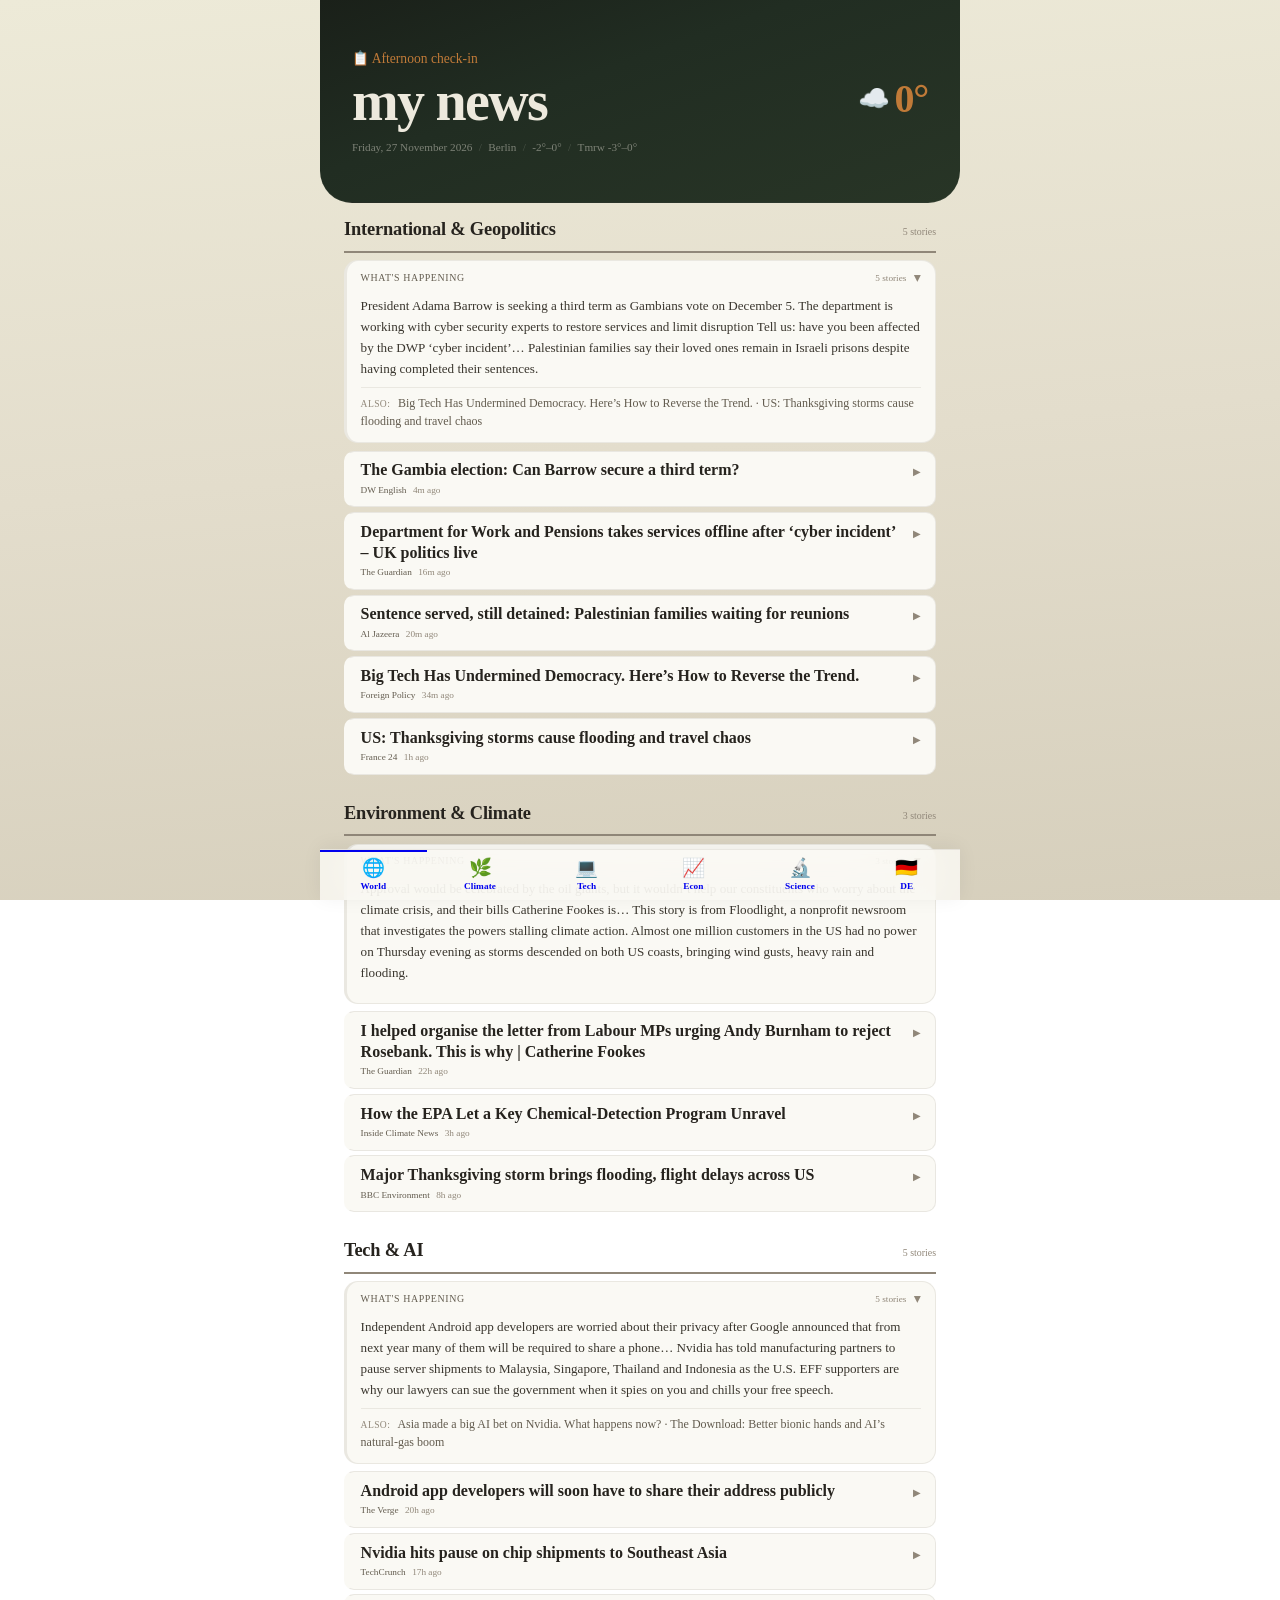
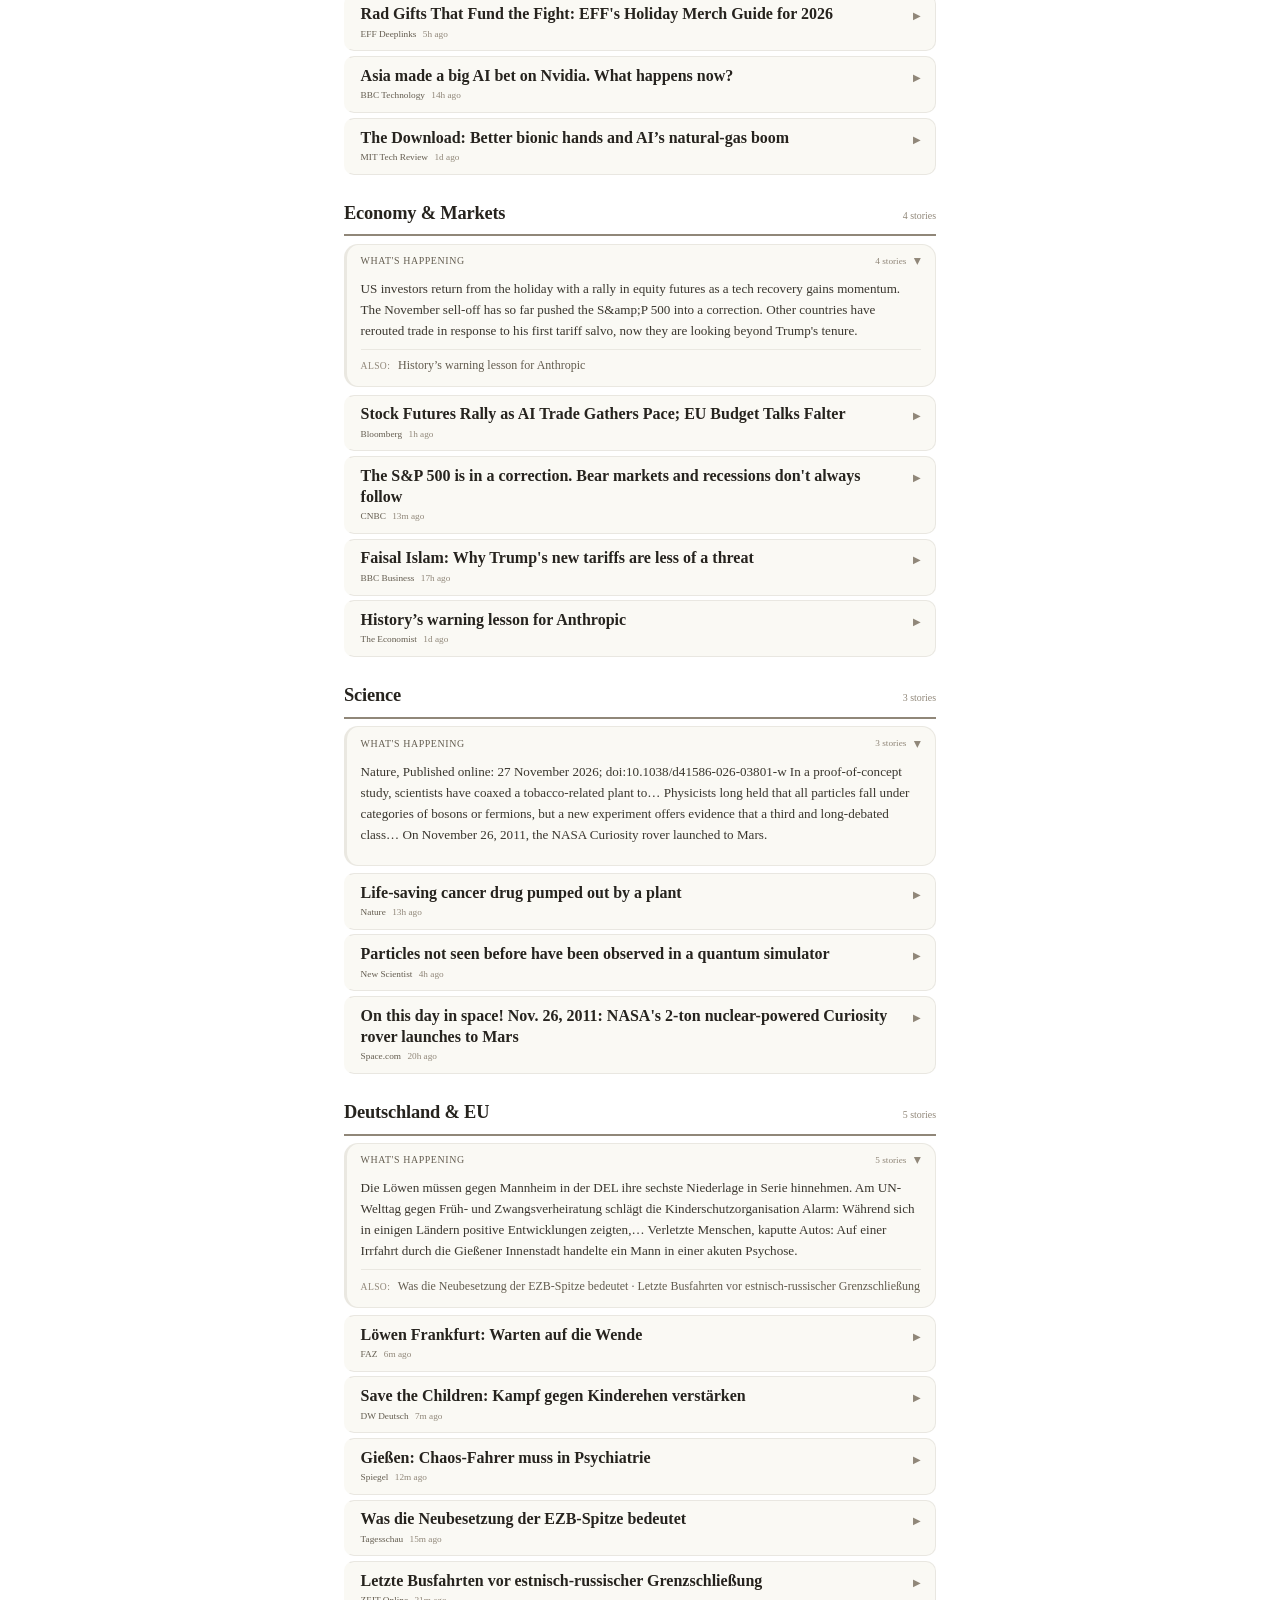
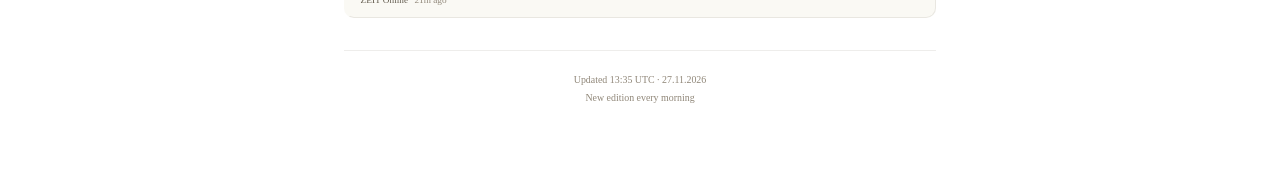
==== commit ebda6719: "Edition 2026-11-27" ====
--- a/docs/index.html
+++ b/docs/index.html
@@ -641,27 +641,27 @@
 
     <!-- HERO: Greeting + Masthead + Weather combined -->
     <header class="hero">
-        <div class="hero-greeting">👋 Good afternoon</div>
+        <div class="hero-greeting">📋 Afternoon check-in</div>
         <div class="hero-top">
             <h1 class="hero-title">my news</h1>
             
             <div class="hero-weather">
                 <span class="hw-icon">☁️</span>
-                <span class="hw-temp">2&deg;</span>
+                <span class="hw-temp">0&deg;</span>
             </div>
             
         </div>
         <div class="hero-meta">
-            <span>Thursday, 26 November 2026</span>
+            <span>Friday, 27 November 2026</span>
             <span class="hero-sep">/</span>
             <span>Berlin</span>
             
             <span class="hero-sep">/</span>
-            <span id="hw-today">-1&deg;&ndash;2&deg;</span>
+            <span id="hw-today">-2&deg;&ndash;0&deg;</span>
             
             
             <span class="hero-sep">/</span>
-            <span id="hw-tmrw">Tmrw -2&deg;&ndash;-1&deg;</span>
+            <span id="hw-tmrw">Tmrw -3&deg;&ndash;0&deg;</span>
             
         </div>
 
@@ -671,22 +671,22 @@
                 
                 <div class="hh" data-hour="14:00">
                     <span class="hh-t">14:00</span>
-                    <span class="hh-i">☁️</span>
-                    <span class="hh-d">2&deg;</span>
+                    <span class="hh-i">⛅</span>
+                    <span class="hh-d">0&deg;</span>
                     
                 </div>
                 
                 <div class="hh" data-hour="15:00">
                     <span class="hh-t">15:00</span>
                     <span class="hh-i">☁️</span>
-                    <span class="hh-d">1&deg;</span>
+                    <span class="hh-d">0&deg;</span>
                     
                 </div>
                 
                 <div class="hh" data-hour="16:00">
                     <span class="hh-t">16:00</span>
-                    <span class="hh-i">☁️</span>
-                    <span class="hh-d">1&deg;</span>
+                    <span class="hh-i">⛅</span>
+                    <span class="hh-d">0&deg;</span>
                     
                 </div>
                 
@@ -706,21 +706,21 @@
                 
                 <div class="hh" data-hour="19:00">
                     <span class="hh-t">19:00</span>
-                    <span class="hh-i">☁️</span>
-                    <span class="hh-d">0&deg;</span>
+                    <span class="hh-i">⛅</span>
+                    <span class="hh-d">-1&deg;</span>
                     
                 </div>
                 
                 <div class="hh" data-hour="20:00">
                     <span class="hh-t">20:00</span>
-                    <span class="hh-i">☁️</span>
-                    <span class="hh-d">0&deg;</span>
+                    <span class="hh-i">🌤️</span>
+                    <span class="hh-d">-1&deg;</span>
                     
                 </div>
                 
                 <div class="hh" data-hour="21:00">
                     <span class="hh-t">21:00</span>
-                    <span class="hh-i">🌨️</span>
+                    <span class="hh-i">🌤️</span>
                     <span class="hh-d">-1&deg;</span>
                     
                 </div>
@@ -734,43 +734,43 @@
                 
                 <div class="hh" data-hour="23:00">
                     <span class="hh-t">23:00</span>
-                    <span class="hh-i">🌤️</span>
+                    <span class="hh-i">⛅</span>
                     <span class="hh-d">-1&deg;</span>
                     
                 </div>
                 
                 <div class="hh" data-hour="00:00">
                     <span class="hh-t">00:00</span>
-                    <span class="hh-i">🌤️</span>
+                    <span class="hh-i">⛅</span>
                     <span class="hh-d">-1&deg;</span>
                     
                 </div>
                 
                 <div class="hh" data-hour="01:00">
                     <span class="hh-t">01:00</span>
-                    <span class="hh-i">🌤️</span>
+                    <span class="hh-i">☁️</span>
                     <span class="hh-d">-1&deg;</span>
                     
                 </div>
                 
                 <div class="hh" data-hour="02:00">
                     <span class="hh-t">02:00</span>
-                    <span class="hh-i">🌤️</span>
-                    <span class="hh-d">-2&deg;</span>
+                    <span class="hh-i">☁️</span>
+                    <span class="hh-d">0&deg;</span>
                     
                 </div>
                 
                 <div class="hh" data-hour="03:00">
                     <span class="hh-t">03:00</span>
                     <span class="hh-i">☁️</span>
-                    <span class="hh-d">-2&deg;</span>
+                    <span class="hh-d">0&deg;</span>
                     
                 </div>
                 
                 <div class="hh" data-hour="04:00">
                     <span class="hh-t">04:00</span>
                     <span class="hh-i">☁️</span>
-                    <span class="hh-d">-2&deg;</span>
+                    <span class="hh-d">0&deg;</span>
                     
                 </div>
                 
@@ -797,15 +797,15 @@
             </summary>
             <div class="tldr-body">
                 
-                <p class="tldr-para">A number of leaders hope to agree to a budget before consequential elections around the continent The Danish prime minister, Mette Frederiksen, has… Leader Kim Jong Un reportedly visited facilities that produce nuclear ingredients and called for building more nuclear weapons to cope with threats from the… A FedEx aircraft overran a runway, prompting disruption on one of the busiest travel days of the year.</p>
+                <p class="tldr-para">President Adama Barrow is seeking a third term as Gambians vote on December 5. The department is working with cyber security experts to restore services and limit disruption Tell us: have you been affected by the DWP ‘cyber incident’… Palestinian families say their loved ones remain in Israeli prisons despite having completed their sentences.</p>
                 
                 
                 <div class="tldr-also">
                     <span class="tldr-also-label">Also:</span>
                     
-                    <span class="tldr-also-item">Is UBI the solution to mass unemployment in an AI economy? · </span>
-                    
-                    <span class="tldr-also-item">&#39;As humans we feel spiritually homeless&#39;: Turkish author Ece Temelkuran on belonging</span>
+                    <span class="tldr-also-item">Big Tech Has Undermined Democracy. Here’s How to Reverse the Trend. · </span>
+                    
+                    <span class="tldr-also-item">US: Thanksgiving storms cause flooding and travel chaos</span>
                     
                 </div>
                 
@@ -818,20 +818,42 @@
             <details class="story" data-cat="international">
                 <summary class="story-head">
                     <span class="story-row">
-                        <span class="story-title">EU leaders ‘light-years away’ on agreeing budget at summit, warns Giorgia Meloni – Europe live</span>
+                        <span class="story-title">The Gambia election: Can Barrow secure a third term?</span>
+                        <span class="story-chevron">&#9654;</span>
+                    </span>
+                    <span class="story-meta">
+                        <span class="story-src">DW English</span>
+                        <span>4m ago</span>
+                    </span>
+                </summary>
+                <div class="story-body">
+                    
+                    
+                    <p class="story-text">President Adama Barrow is seeking a third term as Gambians vote on December 5. The election will test the opposition&#39;s appeal and the country&#39;s progress on democratic reform.</p>
+                    
+                    <a href="https://www.dw.com/en/the-gambia-election-can-barrow-secure-a-third-term/a-80076340?maca=en-rss-en-all-1573-rdf" target="_blank" rel="noopener" class="story-link">
+                        Read at DW English &rarr;
+                    </a>
+                </div>
+            </details>
+            
+            <details class="story" data-cat="international">
+                <summary class="story-head">
+                    <span class="story-row">
+                        <span class="story-title">Department for Work and Pensions takes services offline after ‘cyber incident’ – UK politics live</span>
                         <span class="story-chevron">&#9654;</span>
                     </span>
                     <span class="story-meta">
                         <span class="story-src">The Guardian</span>
-                        <span>9m ago</span>
-                    </span>
-                </summary>
-                <div class="story-body">
-                    
-                    
-                    <p class="story-text">A number of leaders hope to agree to a budget before consequential elections around the continent The Danish prime minister, Mette Frederiksen, has acknowledged that leaders remain “very far apart,” agreeing with Germany’s Merz that the current proposal is not going to work. “The budget is too large and not sufficiently future-oriented,” she said, calling for more work on competitiveness, defence and security.</p>
-                    
-                    <a href="https://www.theguardian.com/world/live/2026/nov/26/eu-budget-summit-ukraine-russia-spain-serbia-elections-latest-news-updates" target="_blank" rel="noopener" class="story-link">
+                        <span>16m ago</span>
+                    </span>
+                </summary>
+                <div class="story-body">
+                    
+                    
+                    <p class="story-text">The department is working with cyber security experts to restore services and limit disruption Tell us: have you been affected by the DWP ‘cyber incident’ According to Downdetector , which tracks online service outages, reports of problems with the government website appeared to begin last night and peaked at about 8am this morning. Tory MP Neil Shastri-Hurst has also commented on the disruption at the DWP, saying the incident highlights the importance of protecting essential public services and</p>
+                    
+                    <a href="https://www.theguardian.com/politics/live/2026/nov/27/department-work-pensions-offline-cyber-incident-rosebank-slapps-latest-news-updates" target="_blank" rel="noopener" class="story-link">
                         Read at The Guardian &rarr;
                     </a>
                 </div>
@@ -840,21 +862,21 @@
             <details class="story" data-cat="international">
                 <summary class="story-head">
                     <span class="story-row">
-                        <span class="story-title">North Korea&#39;s Kim vows to build more nuclear weapons after ignoring Trump&#39;s overture</span>
-                        <span class="story-chevron">&#9654;</span>
-                    </span>
-                    <span class="story-meta">
-                        <span class="story-src">NPR World</span>
-                        <span>9m ago</span>
-                    </span>
-                </summary>
-                <div class="story-body">
-                    
-                    
-                    <p class="story-text">Leader Kim Jong Un reportedly visited facilities that produce nuclear ingredients and called for building more nuclear weapons to cope with threats from the U.S. and South Korea.</p>
-                    
-                    <a href="https://www.npr.org/2026/11/26/g-s1-155955/north-korea-kim-nuclear-weapons-trump" target="_blank" rel="noopener" class="story-link">
-                        Read at NPR World &rarr;
+                        <span class="story-title">Sentence served, still detained: Palestinian families waiting for reunions</span>
+                        <span class="story-chevron">&#9654;</span>
+                    </span>
+                    <span class="story-meta">
+                        <span class="story-src">Al Jazeera</span>
+                        <span>20m ago</span>
+                    </span>
+                </summary>
+                <div class="story-body">
+                    
+                    
+                    <p class="story-text">Palestinian families say their loved ones remain in Israeli prisons despite having completed their sentences.</p>
+                    
+                    <a href="https://www.aljazeera.com/video/newsfeed/2026/11/27/sentence-served-still-detained-palestinian-families-waiting-for-reunions?traffic_source=rss" target="_blank" rel="noopener" class="story-link">
+                        Read at Al Jazeera &rarr;
                     </a>
                 </div>
             </details>
@@ -862,23 +884,23 @@
             <details class="story" data-cat="international">
                 <summary class="story-head">
                     <span class="story-row">
-                        <span class="story-title">Miami runway incident disrupts flights on Thanksgiving eve</span>
-                        <span class="story-chevron">&#9654;</span>
-                    </span>
-                    <span class="story-meta">
-                        <span class="story-src">BBC World</span>
-                        <span>31m ago</span>
-                    </span>
-                </summary>
-                <div class="story-body">
-                    
-                    <img src="https://ichef.bbci.co.uk/ace/standard/240/cpsprodpb/a780/live/1db9c0f0-e959-11f1-99b6-a35a62fa4264.jpg" alt="" class="story-img" loading="lazy" decoding="async" onerror="this.remove()">
-                    
-                    
-                    <p class="story-text">A FedEx aircraft overran a runway, prompting disruption on one of the busiest travel days of the year.</p>
-                    
-                    <a href="https://www.bbc.co.uk/news/articles/ckm2mz3prq77o?at_medium=RSS&amp;at_campaign=rss" target="_blank" rel="noopener" class="story-link">
-                        Read at BBC World &rarr;
+                        <span class="story-title">Big Tech Has Undermined Democracy. Here’s How to Reverse the Trend.</span>
+                        <span class="story-chevron">&#9654;</span>
+                    </span>
+                    <span class="story-meta">
+                        <span class="story-src">Foreign Policy</span>
+                        <span>34m ago</span>
+                    </span>
+                </summary>
+                <div class="story-body">
+                    
+                    <img src="https://foreignpolicy.com/wp-content/uploads/2026/11/1-democracy-tech-community-illo-3.jpg" alt="" class="story-img" loading="lazy" decoding="async" onerror="this.remove()">
+                    
+                    
+                    <p class="story-text">The answer begins with restoring trust among citizens at the local level.</p>
+                    
+                    <a href="https://foreignpolicy.com/2026/11/27/big-tech-ai-democracy-erosion-public-trust-institutions-donald-trump/" target="_blank" rel="noopener" class="story-link">
+                        Read at Foreign Policy &rarr;
                     </a>
                 </div>
             </details>
@@ -886,44 +908,22 @@
             <details class="story" data-cat="international">
                 <summary class="story-head">
                     <span class="story-row">
-                        <span class="story-title">Is UBI the solution to mass unemployment in an AI economy?</span>
-                        <span class="story-chevron">&#9654;</span>
-                    </span>
-                    <span class="story-meta">
-                        <span class="story-src">Al Jazeera</span>
-                        <span>36m ago</span>
-                    </span>
-                </summary>
-                <div class="story-body">
-                    
-                    
-                    <p class="story-text">AI&amp;#039;s rapid advance has led to calls for universal payments to prevent poverty and wealth inequality.</p>
-                    
-                    <a href="https://www.aljazeera.com/economy/2026/11/26/is-ubi-the-solution-to-mass-unemployment-in-an-ai-economy?traffic_source=rss" target="_blank" rel="noopener" class="story-link">
-                        Read at Al Jazeera &rarr;
-                    </a>
-                </div>
-            </details>
-            
-            <details class="story" data-cat="international">
-                <summary class="story-head">
-                    <span class="story-row">
-                        <span class="story-title">&#39;As humans we feel spiritually homeless&#39;: Turkish author Ece Temelkuran on belonging</span>
+                        <span class="story-title">US: Thanksgiving storms cause flooding and travel chaos</span>
                         <span class="story-chevron">&#9654;</span>
                     </span>
                     <span class="story-meta">
                         <span class="story-src">France 24</span>
-                        <span>52m ago</span>
-                    </span>
-                </summary>
-                <div class="story-body">
-                    
-                    <img src="https://s.france24.com/media/display/0e1e4e52-e997-11f1-8567-77d069279b82/w:1024/p:16x9/capture-2dfeb495.jpg" alt="" class="story-img" loading="lazy" decoding="async" onerror="this.remove()">
-                    
-                    
-                    <p class="story-text">For Ece Temelkuran, the human condition is &#34;unhomed&#34;. Speaking to FRANCE 24, the Turkish author cites the rise of artificial intelligence, climate change and the authoritarian drift as reasons why one may no longer recognise the place one calls home. This feeling of &#34;spiritual homelessness&#34; is something she explores in her latest book, &#34;Nation of Strangers: Rebuilding Home in the 21st Century&#34;. Most of all, she highlights the importance of human connection: &#34;In survival mode (...) you live on th</p>
-                    
-                    <a href="https://www.france24.com/en/tv-shows/perspective/20261126-as-humans-we-feel-spiritually-homeless-turkish-author-ece-temelkuran-on-belonging" target="_blank" rel="noopener" class="story-link">
+                        <span>1h ago</span>
+                    </span>
+                </summary>
+                <div class="story-body">
+                    
+                    <img src="https://s.france24.com/media/display/97d15a54-ea55-11f1-9cd7-81bc2b1dcd65/w:1024/p:16x9/EN-20261127-111335-111501-CS.jpg" alt="" class="story-img" loading="lazy" decoding="async" onerror="this.remove()">
+                    
+                    
+                    <p class="story-text">Severe storms battered the US East Coast on Thursday, bringing torrential rain, strong winds and coastal flooding. Nearly one million homes were left without power, while hundreds of flights were cancelled and thousands delayed during one of the country&#39;s busiest travel periods. The weather also forced the postponement of New York&#39;s Macy&#39;s Thanksgiving Day Parade until Saturday.</p>
+                    
+                    <a href="https://www.france24.com/en/video/20261127-us-thanksgiving-storms-cause-flooding-and-travel-chaos" target="_blank" rel="noopener" class="story-link">
                         Read at France 24 &rarr;
                     </a>
                 </div>
@@ -935,27 +935,20 @@
     <section class="section" id="environment" aria-label="Environment &amp; Climate">
         <div class="sec-head" data-cat="environment">
             <h2 class="sec-label">Environment &amp; Climate</h2>
-            <span class="sec-count">4 stories</span>
+            <span class="sec-count">3 stories</span>
         </div>
 
         
         <details class="tldr" data-cat="environment" open>
             <summary class="tldr-head">
                 <span class="tldr-label">What's happening</span>
-                <span class="tldr-count">4 stories</span>
+                <span class="tldr-count">3 stories</span>
                 <span class="tldr-chevron">&#9654;</span>
             </summary>
             <div class="tldr-body">
                 
-                <p class="tldr-para">It takes three years for shipbuilders in the 16th-century port of Mandvi to complete a commission, in a trade that is as cultural as it is technical In the… COP31 came to a dramatic close last weekend when a coalition of nations rejected the proposed “Antalya pact”, citing its&amp;#8230; The post Media reaction: Who is… The first day of the United Nations’ COP31 climate talks in Turkey focused on the nexus of food, agriculture and health, setting a hopeful tone for negotiators…</p>
-                
-                
-                <div class="tldr-also">
-                    <span class="tldr-also-label">Also:</span>
-                    
-                    <span class="tldr-also-item">Whitehouse calls on PM to help save lake fish</span>
-                    
-                </div>
+                <p class="tldr-para">Approval would be celebrated by the oil giants, but it wouldn’t help our constituents who worry about the climate crisis, and their bills Catherine Fookes is… This story is from Floodlight, a nonprofit newsroom that investigates the powers stalling climate action. Almost one million customers in the US had no power on Thursday evening as storms descended on both US coasts, bringing wind gusts, heavy rain and flooding.</p>
+                
                 
             </div>
         </details>
@@ -966,21 +959,43 @@
             <details class="story" data-cat="environment">
                 <summary class="story-head">
                     <span class="story-row">
-                        <span class="story-title">The dhow builders crafting giant historic ships in India – in pictures</span>
+                        <span class="story-title">I helped organise the letter from Labour MPs urging Andy Burnham to reject Rosebank. This is why | Catherine Fookes</span>
                         <span class="story-chevron">&#9654;</span>
                     </span>
                     <span class="story-meta">
                         <span class="story-src">The Guardian</span>
+                        <span>22h ago</span>
+                    </span>
+                </summary>
+                <div class="story-body">
+                    
+                    
+                    <p class="story-text">Approval would be celebrated by the oil giants, but it wouldn’t help our constituents who worry about the climate crisis, and their bills Catherine Fookes is Labour MP for Monmouthshire Labour split over Rosebank oilfield exposed by letter from nearly 100 MPs This week it was confirmed that millions of households are facing yet another winter of unaffordable energy bills , just as we learn that this summer’s heatwaves were linked to more than 5,000 deaths in the UK . The cost of living and clima</p>
+                    
+                    <a href="https://www.theguardian.com/commentisfree/2026/nov/26/labour-mp-letter-andy-burnham-rosebank-oil-climate-crisis" target="_blank" rel="noopener" class="story-link">
+                        Read at The Guardian &rarr;
+                    </a>
+                </div>
+            </details>
+            
+            <details class="story" data-cat="environment">
+                <summary class="story-head">
+                    <span class="story-row">
+                        <span class="story-title">How the EPA Let a Key Chemical-Detection Program Unravel</span>
+                        <span class="story-chevron">&#9654;</span>
+                    </span>
+                    <span class="story-meta">
+                        <span class="story-src">Inside Climate News</span>
                         <span>3h ago</span>
                     </span>
                 </summary>
                 <div class="story-body">
                     
                     
-                    <p class="story-text">It takes three years for shipbuilders in the 16th-century port of Mandvi to complete a commission, in a trade that is as cultural as it is technical In the 16th century, the port city of Mandvi on India’s west coast was founded by the rulers of the kingdom of Kutch, and quickly established itself as one of the most dynamic ports in the western Indian Ocean. Its strategic geographical position, along the estuary of the Rukmavati River, which flows into the Arabian Sea in the Gulf of Kutch, and ma</p>
-                    
-                    <a href="https://www.theguardian.com/environment/2026/nov/26/tradition-giant-ships-india-shipbuilders-mandvi" target="_blank" rel="noopener" class="story-link">
-                        Read at The Guardian &rarr;
+                    <p class="story-text">This story is from Floodlight, a nonprofit newsroom that investigates the powers stalling climate action.</p>
+                    
+                    <a href="https://insideclimatenews.org/news/27112026/how-the-epa-let-a-key-chemical-detection-program-unravel/" target="_blank" rel="noopener" class="story-link">
+                        Read at Inside Climate News &rarr;
                     </a>
                 </div>
             </details>
@@ -988,66 +1003,22 @@
             <details class="story" data-cat="environment">
                 <summary class="story-head">
                     <span class="story-row">
-                        <span class="story-title">Media reaction: Who is to blame for COP31 ‘failure’?</span>
-                        <span class="story-chevron">&#9654;</span>
-                    </span>
-                    <span class="story-meta">
-                        <span class="story-src">Carbon Brief</span>
-                        <span>21h ago</span>
-                    </span>
-                </summary>
-                <div class="story-body">
-                    
-                    
-                    <p class="story-text">COP31 came to a dramatic close last weekend when a coalition of nations rejected the proposed “Antalya pact”, citing its&amp;#8230; The post Media reaction: Who is to blame for COP31 ‘failure’? appeared first on Carbon Brief .</p>
-                    
-                    <a href="https://www.carbonbrief.org/media-reaction-who-is-to-blame-for-cop31-failure" target="_blank" rel="noopener" class="story-link">
-                        Read at Carbon Brief &rarr;
-                    </a>
-                </div>
-            </details>
-            
-            <details class="story" data-cat="environment">
-                <summary class="story-head">
-                    <span class="story-row">
-                        <span class="story-title">A Disappointing UN Climate Summit Concludes With Little Action on Food Systems</span>
-                        <span class="story-chevron">&#9654;</span>
-                    </span>
-                    <span class="story-meta">
-                        <span class="story-src">Inside Climate News</span>
-                        <span>23h ago</span>
-                    </span>
-                </summary>
-                <div class="story-body">
-                    
-                    
-                    <p class="story-text">The first day of the United Nations’ COP31 climate talks in Turkey focused on the nexus of food, agriculture and health, setting a hopeful tone for negotiators and advocacy groups that have been pushing to make food systems a bigger priority at the annual gatherings. Even before the talks wrapped up Sunday, those hopes had [&amp;#8230;]</p>
-                    
-                    <a href="https://insideclimatenews.org/news/25112026/a-disappointing-un-climate-summit-concludes-with-little-action-on-food-systems/" target="_blank" rel="noopener" class="story-link">
-                        Read at Inside Climate News &rarr;
-                    </a>
-                </div>
-            </details>
-            
-            <details class="story" data-cat="environment">
-                <summary class="story-head">
-                    <span class="story-row">
-                        <span class="story-title">Whitehouse calls on PM to help save lake fish</span>
+                        <span class="story-title">Major Thanksgiving storm brings flooding, flight delays across US</span>
                         <span class="story-chevron">&#9654;</span>
                     </span>
                     <span class="story-meta">
                         <span class="story-src">BBC Environment</span>
-                        <span>7h ago</span>
-                    </span>
-                </summary>
-                <div class="story-body">
-                    
-                    <img src="https://ichef.bbci.co.uk/ace/standard/240/cpsprodpb/6cbf/live/bcc47080-e997-11f1-b880-15b494ba858d.jpg" alt="" class="story-img" loading="lazy" decoding="async" onerror="this.remove()">
-                    
-                    
-                    <p class="story-text">The comedian warns extinction beckons for Arctic charr in Windermere after thousands of years.</p>
-                    
-                    <a href="https://www.bbc.co.uk/news/articles/c6808pxrzy5po?at_medium=RSS&amp;at_campaign=rss" target="_blank" rel="noopener" class="story-link">
+                        <span>8h ago</span>
+                    </span>
+                </summary>
+                <div class="story-body">
+                    
+                    <img src="https://ichef.bbci.co.uk/ace/standard/240/cpsprodpb/5163/live/6a7c75a0-ea2f-11f1-b33b-b39c81e690e4.jpg" alt="" class="story-img" loading="lazy" decoding="async" onerror="this.remove()">
+                    
+                    
+                    <p class="story-text">Almost one million customers in the US had no power on Thursday evening as storms descended on both US coasts, bringing wind gusts, heavy rain and flooding.</p>
+                    
+                    <a href="https://www.bbc.co.uk/news/articles/ckm2mz3prq77o?at_medium=RSS&amp;at_campaign=rss" target="_blank" rel="noopener" class="story-link">
                         Read at BBC Environment &rarr;
                     </a>
                 </div>
@@ -1071,15 +1042,15 @@
             </summary>
             <div class="tldr-body">
                 
-                <p class="tldr-para">A coalition of 42 state attorneys general is trying to prevent Character.AI from selling off user data as it navigates Chapter 11 bankruptcy proceedings. The pitch is an unusual combination of privacy promises and AI features. The FCC dismissed some of the key concerns raised by opponents, including potential threats to scientific research, because the agency determined they fell…</p>
+                <p class="tldr-para">Independent Android app developers are worried about their privacy after Google announced that from next year many of them will be required to share a phone… Nvidia has told manufacturing partners to pause server shipments to Malaysia, Singapore, Thailand and Indonesia as the U.S. EFF supporters are why our lawyers can sue the government when it spies on you and chills your free speech.</p>
                 
                 
                 <div class="tldr-also">
                     <span class="tldr-also-label">Also:</span>
                     
-                    <span class="tldr-also-item">🎩 Tech Monopolies Make Outages Worse | EFFector 38.21 · </span>
-                    
-                    <span class="tldr-also-item">How data centers are driving a US natural-gas boom</span>
+                    <span class="tldr-also-item">Asia made a big AI bet on Nvidia. What happens now? · </span>
+                    
+                    <span class="tldr-also-item">The Download: Better bionic hands and AI’s natural-gas boom</span>
                     
                 </div>
                 
@@ -1092,20 +1063,20 @@
             <details class="story" data-cat="tech">
                 <summary class="story-head">
                     <span class="story-row">
-                        <span class="story-title">42 state AGs are trying to stop Character.AI from selling users’ chats</span>
+                        <span class="story-title">Android app developers will soon have to share their address publicly</span>
                         <span class="story-chevron">&#9654;</span>
                     </span>
                     <span class="story-meta">
                         <span class="story-src">The Verge</span>
-                        <span>3h ago</span>
-                    </span>
-                </summary>
-                <div class="story-body">
-                    
-                    
-                    <p class="story-text">A coalition of 42 state attorneys general is trying to prevent Character.AI from selling off user data as it navigates Chapter 11 bankruptcy proceedings. In a deluge of nearly identical press releases, the various AGs accuse the company of planning to auction off &#34;the private chat histories of more than 21 million U.S. accounts - [&amp;#8230;]</p>
-                    
-                    <a href="https://www.theverge.com/policy/1042620/character-ai-sale-state-ags-block-selling-users-chats" target="_blank" rel="noopener" class="story-link">
+                        <span>20h ago</span>
+                    </span>
+                </summary>
+                <div class="story-body">
+                    
+                    
+                    <p class="story-text">Independent Android app developers are worried about their privacy after Google announced that from next year many of them will be required to share a phone number and address publicly. The policy change is intended to meet European Union regulations under the Digital Services Act, but Google says contact details will be made public worldwide. [&amp;#8230;]</p>
+                    
+                    <a href="https://www.theverge.com/tech/1043228/android-play-store-google-developer-address-eu" target="_blank" rel="noopener" class="story-link">
                         Read at The Verge &rarr;
                     </a>
                 </div>
@@ -1114,23 +1085,21 @@
             <details class="story" data-cat="tech">
                 <summary class="story-head">
                     <span class="story-row">
-                        <span class="story-title">Google search alternative Kagi launches Gmail rival</span>
-                        <span class="story-chevron">&#9654;</span>
-                    </span>
-                    <span class="story-meta">
-                        <span class="story-src">Ars Technica</span>
-                        <span>16h ago</span>
-                    </span>
-                </summary>
-                <div class="story-body">
-                    
-                    <img src="https://cdn.arstechnica.net/wp-content/uploads/2026/11/kagi-mail-announcement-500x500.jpg" alt="" class="story-img" loading="lazy" decoding="async" onerror="this.remove()">
-                    
-                    
-                    <p class="story-text">The pitch is an unusual combination of privacy promises and AI features.</p>
-                    
-                    <a href="https://arstechnica.com/gadgets/2026/11/google-search-alternative-kagi-launches-gmail-rival/" target="_blank" rel="noopener" class="story-link">
-                        Read at Ars Technica &rarr;
+                        <span class="story-title">Nvidia hits pause on chip shipments to Southeast Asia</span>
+                        <span class="story-chevron">&#9654;</span>
+                    </span>
+                    <span class="story-meta">
+                        <span class="story-src">TechCrunch</span>
+                        <span>17h ago</span>
+                    </span>
+                </summary>
+                <div class="story-body">
+                    
+                    
+                    <p class="story-text">Nvidia has told manufacturing partners to pause server shipments to Malaysia, Singapore, Thailand and Indonesia as the U.S. tightens its push to keep AI chips out of China.</p>
+                    
+                    <a href="https://techcrunch.com/2026/11/26/nvidia-hits-pause-on-chip-shipments-to-southeast-asia/" target="_blank" rel="noopener" class="story-link">
+                        Read at TechCrunch &rarr;
                     </a>
                 </div>
             </details>
@@ -1138,21 +1107,23 @@
             <details class="story" data-cat="tech">
                 <summary class="story-head">
                     <span class="story-row">
-                        <span class="story-title">FCC approves SpaceX plan to put AI data centers in space</span>
-                        <span class="story-chevron">&#9654;</span>
-                    </span>
-                    <span class="story-meta">
-                        <span class="story-src">TechCrunch</span>
-                        <span>16h ago</span>
-                    </span>
-                </summary>
-                <div class="story-body">
-                    
-                    
-                    <p class="story-text">The FCC dismissed some of the key concerns raised by opponents, including potential threats to scientific research, because the agency determined they fell outside its regulatory authority.</p>
-                    
-                    <a href="https://techcrunch.com/2026/11/25/fcc-approves-spacex-plan-to-put-ai-data-centers-in-space/" target="_blank" rel="noopener" class="story-link">
-                        Read at TechCrunch &rarr;
+                        <span class="story-title">Rad Gifts That Fund the Fight: EFF&#39;s Holiday Merch Guide for 2026</span>
+                        <span class="story-chevron">&#9654;</span>
+                    </span>
+                    <span class="story-meta">
+                        <span class="story-src">EFF Deeplinks</span>
+                        <span>5h ago</span>
+                    </span>
+                </summary>
+                <div class="story-body">
+                    
+                    <img src="https://www.eff.org/files/banner_library/stim-sticker-banner-flat.jpg" alt="" class="story-img" loading="lazy" decoding="async" onerror="this.remove()">
+                    
+                    
+                    <p class="story-text">EFF supporters are why our lawyers can sue the government when it spies on you and chills your free speech. EFF members make it possible for our technologists to build the tools to protect privacy on the streets and online. And donations to EFF are what fuels our activists as they fight to pass good laws and to end bad company practices . But you can also support EFF by buying gear from the EFF Online Shop ! And starting today, take 20% off your entire order with coupon code: &#34; BL4CKFRID4Y &#34; ! F</p>
+                    
+                    <a href="https://www.eff.org/deeplinks/2026/11/rad-gifts-fund-fight-effs-holiday-merch-guide-2026" target="_blank" rel="noopener" class="story-link">
+                        Read at EFF Deeplinks &rarr;
                     </a>
                 </div>
             </details>
@@ -1160,23 +1131,23 @@
             <details class="story" data-cat="tech">
                 <summary class="story-head">
                     <span class="story-row">
-                        <span class="story-title">🎩 Tech Monopolies Make Outages Worse | EFFector 38.21</span>
-                        <span class="story-chevron">&#9654;</span>
-                    </span>
-                    <span class="story-meta">
-                        <span class="story-src">EFF Deeplinks</span>
-                        <span>19h ago</span>
-                    </span>
-                </summary>
-                <div class="story-body">
-                    
-                    <img src="https://www.eff.org/files/banner_library/effector-green-web.png" alt="" class="story-img" loading="lazy" decoding="async" onerror="this.remove()">
-                    
-                    
-                    <p class="story-text">Service outages, like the ones we&#39;ve seen take down everything from airlines to email, seem to be coming faster than ever. Their specific causes might be different, but these wide-scale service disruptions share one thing in common: the over-reliance on one company or system to make our world work. In our latest EFFector newsletter , we&#39;re talking about how digital monoculture has made tech companies too big to fail . JOIN OUR NEWSLETTER For over 35 years, EFFector has been your guide to underst</p>
-                    
-                    <a href="https://www.eff.org/deeplinks/2026/11/tech-monopolies-make-outages-worse-effector-3820" target="_blank" rel="noopener" class="story-link">
-                        Read at EFF Deeplinks &rarr;
+                        <span class="story-title">Asia made a big AI bet on Nvidia. What happens now?</span>
+                        <span class="story-chevron">&#9654;</span>
+                    </span>
+                    <span class="story-meta">
+                        <span class="story-src">BBC Technology</span>
+                        <span>14h ago</span>
+                    </span>
+                </summary>
+                <div class="story-body">
+                    
+                    <img src="https://ichef.bbci.co.uk/ace/standard/240/cpsprodpb/2c76/live/9f54a560-e956-11f1-a629-63e812fa871f.jpg" alt="" class="story-img" loading="lazy" decoding="async" onerror="this.remove()">
+                    
+                    
+                    <p class="story-text">Asian stocks have been on a rollercoaster ride after Jensen Huang&#39;s shock return as Nvidia CEO.</p>
+                    
+                    <a href="https://www.bbc.co.uk/news/articles/cqevr4lnd1nxo?at_medium=RSS&amp;at_campaign=rss" target="_blank" rel="noopener" class="story-link">
+                        Read at BBC Technology &rarr;
                     </a>
                 </div>
             </details>
@@ -1184,20 +1155,20 @@
             <details class="story" data-cat="tech">
                 <summary class="story-head">
                     <span class="story-row">
-                        <span class="story-title">How data centers are driving a US natural-gas boom</span>
+                        <span class="story-title">The Download: Better bionic hands and AI’s natural-gas boom</span>
                         <span class="story-chevron">&#9654;</span>
                     </span>
                     <span class="story-meta">
                         <span class="story-src">MIT Tech Review</span>
-                        <span>20h ago</span>
-                    </span>
-                </summary>
-                <div class="story-body">
-                    
-                    
-                    <p class="story-text">In May 2025, my colleague David Rotman wrote a feature story describing how AI could keep us dependent on natural gas. Just 18 months later, I’ve lost count of how many times he’s already been proved right. Sure, it’s technically possible to meet the world’s rising electricity demand with other power sources, including renewables like&amp;#8230;</p>
-                    
-                    <a href="https://www.technologyreview.com/2026/11/25/1149836/data-centers-gas-power-plants/" target="_blank" rel="noopener" class="story-link">
+                        <span>1d ago</span>
+                    </span>
+                </summary>
+                <div class="story-body">
+                    
+                    
+                    <p class="story-text">This is today&amp;#8217;s edition of The Download, our weekday newsletter that provides a daily dose of what&amp;#8217;s going on in the world of technology. The next generation of bionic hands is here—and they can feel Avi Davidson lost his left hand as a teenager. Since then, he&amp;#8217;s cycled through a few prosthetics. But his latest&amp;#8230;</p>
+                    
+                    <a href="https://www.technologyreview.com/2026/11/26/1149934/the-download-better-bionic-hands-ai-natural-gas-boom/" target="_blank" rel="noopener" class="story-link">
                         Read at MIT Tech Review &rarr;
                     </a>
                 </div>
@@ -1221,14 +1192,12 @@
             </summary>
             <div class="tldr-body">
                 
-                <p class="tldr-para">European Central Bank officials meeting last month envisaged tightening monetary policy further in the future after the outlook for inflation worsened. As interest rates rise, we look at the impact this could have on Guernsey&#39;s housing market.</p>
+                <p class="tldr-para">US investors return from the holiday with a rally in equity futures as a tech recovery gains momentum. The November sell-off has so far pushed the S&amp;amp;P 500 into a correction. Other countries have rerouted trade in response to his first tariff salvo, now they are looking beyond Trump&#39;s tenure.</p>
                 
                 
                 <div class="tldr-also">
                     <span class="tldr-also-label">Also:</span>
                     
-                    <span class="tldr-also-item">Interest rate affect on Guernsey&#39;s housing market · </span>
-                    
                     <span class="tldr-also-item">History’s warning lesson for Anthropic</span>
                     
                 </div>
@@ -1242,20 +1211,20 @@
             <details class="story" data-cat="economy">
                 <summary class="story-head">
                     <span class="story-row">
-                        <span class="story-title">ECB Officials Saw More Tightening With Inflation Outlook Worse</span>
+                        <span class="story-title">Stock Futures Rally as AI Trade Gathers Pace; EU Budget Talks Falter</span>
                         <span class="story-chevron">&#9654;</span>
                     </span>
                     <span class="story-meta">
                         <span class="story-src">Bloomberg</span>
-                        <span>31m ago</span>
-                    </span>
-                </summary>
-                <div class="story-body">
-                    
-                    
-                    <p class="story-text">European Central Bank officials meeting last month envisaged tightening monetary policy further in the future after the outlook for inflation worsened.</p>
-                    
-                    <a href="https://www.bloomberg.com/news/articles/2026-11-26/ecb-officials-saw-more-tightening-with-inflation-outlook-worse" target="_blank" rel="noopener" class="story-link">
+                        <span>1h ago</span>
+                    </span>
+                </summary>
+                <div class="story-body">
+                    
+                    
+                    <p class="story-text">US investors return from the holiday with a rally in equity futures as a tech recovery gains momentum. EU leaders cut budget talks short after failing to negotiate a long-term funding plan. Shoppers prepare for Black Friday as retailers navigate higher fuel costs and consumers tightening their belts. Marija Veitmane of State Street joins &#34;Bloomberg Brief&#34; to discuss the stock rebound, and Nadia Martin Wiggen of Svelland Capital takes a look at the oil market as attacks in the Middle East escalat</p>
+                    
+                    <a href="https://www.bloomberg.com/news/videos/2026-11-27/bloomberg-brief-11-27-2026-video" target="_blank" rel="noopener" class="story-link">
                         Read at Bloomberg &rarr;
                     </a>
                 </div>
@@ -1264,20 +1233,20 @@
             <details class="story" data-cat="economy">
                 <summary class="story-head">
                     <span class="story-row">
-                        <span class="story-title">U.S. tariff-hike threats pile pressure on partners to sign trade deals</span>
+                        <span class="story-title">The S&amp;P 500 is in a correction. Bear markets and recessions don&#39;t always follow</span>
                         <span class="story-chevron">&#9654;</span>
                     </span>
                     <span class="story-meta">
                         <span class="story-src">CNBC</span>
-                        <span>53m ago</span>
-                    </span>
-                </summary>
-                <div class="story-body">
-                    
-                    
-                    <p class="story-text">The U.S. planned a fresh tariff salvo on 14 trading partners, while offering some countries lower rates if they secure trade deals with Washington.</p>
-                    
-                    <a href="https://www.cnbc.com/2026/11/26/us-tariffs-hike-trade-agreement.html" target="_blank" rel="noopener" class="story-link">
+                        <span>13m ago</span>
+                    </span>
+                </summary>
+                <div class="story-body">
+                    
+                    
+                    <p class="story-text">The November sell-off has so far pushed the S&amp;amp;P 500 into a correction. History shows that a correction doesn&#39;t always lead to a bear market, or a recession.</p>
+                    
+                    <a href="https://www.cnbc.com/2026/11/27/the-sp-500-is-in-a-correction-bear-markets-and-recessions-dont-always-follow.html" target="_blank" rel="noopener" class="story-link">
                         Read at CNBC &rarr;
                     </a>
                 </div>
@@ -1286,36 +1255,36 @@
             <details class="story" data-cat="economy">
                 <summary class="story-head">
                     <span class="story-row">
-                        <span class="story-title">Interest rate affect on Guernsey&#39;s housing market</span>
+                        <span class="story-title">Faisal Islam: Why Trump&#39;s new tariffs are less of a threat</span>
                         <span class="story-chevron">&#9654;</span>
                     </span>
                     <span class="story-meta">
                         <span class="story-src">BBC Business</span>
+                        <span>17h ago</span>
+                    </span>
+                </summary>
+                <div class="story-body">
+                    
+                    <img src="https://ichef.bbci.co.uk/ace/standard/240/cpsprodpb/a44e/live/be7b3450-e9af-11f1-859a-37130cd3a1d7.jpg" alt="" class="story-img" loading="lazy" decoding="async" onerror="this.remove()">
+                    
+                    
+                    <p class="story-text">Other countries have rerouted trade in response to his first tariff salvo, now they are looking beyond Trump&#39;s tenure.</p>
+                    
+                    <a href="https://www.bbc.co.uk/news/articles/c6r7g4e3yep1o?at_medium=RSS&amp;at_campaign=rss" target="_blank" rel="noopener" class="story-link">
+                        Read at BBC Business &rarr;
+                    </a>
+                </div>
+            </details>
+            
+            <details class="story" data-cat="economy">
+                <summary class="story-head">
+                    <span class="story-row">
+                        <span class="story-title">History’s warning lesson for Anthropic</span>
+                        <span class="story-chevron">&#9654;</span>
+                    </span>
+                    <span class="story-meta">
+                        <span class="story-src">The Economist</span>
                         <span>1d ago</span>
-                    </span>
-                </summary>
-                <div class="story-body">
-                    
-                    <img src="https://ichef.bbci.co.uk/ace/standard/240/cpsprodpb/b3b8/live/9e60e1b0-e8b5-11f1-a094-5fdc692f3e33.jpg" alt="" class="story-img" loading="lazy" decoding="async" onerror="this.remove()">
-                    
-                    
-                    <p class="story-text">As interest rates rise, we look at the impact this could have on Guernsey&#39;s housing market.</p>
-                    
-                    <a href="https://www.bbc.co.uk/news/videos/c6x29vne7lnko?at_medium=RSS&amp;at_campaign=rss" target="_blank" rel="noopener" class="story-link">
-                        Read at BBC Business &rarr;
-                    </a>
-                </div>
-            </details>
-            
-            <details class="story" data-cat="economy">
-                <summary class="story-head">
-                    <span class="story-row">
-                        <span class="story-title">History’s warning lesson for Anthropic</span>
-                        <span class="story-chevron">&#9654;</span>
-                    </span>
-                    <span class="story-meta">
-                        <span class="story-src">The Economist</span>
-                        <span>3h ago</span>
                     </span>
                 </summary>
                 <div class="story-body">
@@ -1335,31 +1304,20 @@
     <section class="section" id="science" aria-label="Science">
         <div class="sec-head" data-cat="science">
             <h2 class="sec-label">Science</h2>
-            <span class="sec-count">5 stories</span>
+            <span class="sec-count">3 stories</span>
         </div>
 
         
         <details class="tldr" data-cat="science" open>
             <summary class="tldr-head">
                 <span class="tldr-label">What's happening</span>
-                <span class="tldr-count">5 stories</span>
+                <span class="tldr-count">3 stories</span>
                 <span class="tldr-chevron">&#9654;</span>
             </summary>
             <div class="tldr-body">
                 
-                <p class="tldr-para">Standard quantum theory struggles to predict how long a particle will take to get from one place to another, but an experiment with ultracold atoms could help… Scientists are inventing new ways to search for the missing mass of the universe.</p>
-                
-                
-                <div class="tldr-also">
-                    <span class="tldr-also-label">Also:</span>
-                    
-                    <span class="tldr-also-item">Novel Experiments Expand the Hunt for ‘Ultralight’ Dark Matter · </span>
-                    
-                    <span class="tldr-also-item">When humans walloped an asteroid, we left a stadium-size crater · </span>
-                    
-                    <span class="tldr-also-item">Navigating grief in academia: ways to find balance</span>
-                    
-                </div>
+                <p class="tldr-para">Nature, Published online: 27 November 2026; doi:10.1038/d41586-026-03801-w In a proof-of-concept study, scientists have coaxed a tobacco-related plant to… Physicists long held that all particles fall under categories of bosons or fermions, but a new experiment offers evidence that a third and long-debated class… On November 26, 2011, the NASA Curiosity rover launched to Mars.</p>
+                
                 
             </div>
         </details>
@@ -1370,101 +1328,7 @@
             <details class="story" data-cat="science">
                 <summary class="story-head">
                     <span class="story-row">
-                        <span class="story-title">Ultracold atoms could help unravel a major flaw in quantum theory</span>
-                        <span class="story-chevron">&#9654;</span>
-                    </span>
-                    <span class="story-meta">
-                        <span class="story-src">New Scientist</span>
-                        <span>1h ago</span>
-                    </span>
-                </summary>
-                <div class="story-body">
-                    
-                    <img src="https://www.newscientist.com/wp-content/uploads/2026/11/SEI_321989822.jpg" alt="" class="story-img" loading="lazy" decoding="async" onerror="this.remove()">
-                    
-                    
-                    <p class="story-text">Standard quantum theory struggles to predict how long a particle will take to get from one place to another, but an experiment with ultracold atoms could help rule out some interpretations</p>
-                    
-                    <a href="https://www.newscientist.com/article/2600718-ultracold-atoms-could-help-unravel-a-major-flaw-in-quantum-theory/?utm_campaign=RSS|NSNS&amp;utm_content=news&amp;utm_medium=RSS&amp;utm_source=NSNS" target="_blank" rel="noopener" class="story-link">
-                        Read at New Scientist &rarr;
-                    </a>
-                </div>
-            </details>
-            
-            <details class="story" data-cat="science">
-                <summary class="story-head">
-                    <span class="story-row">
-                        <span class="story-title">On this day in space! Nov. 25, 1970: NASA&#39;s &#39;wingless&#39; M2-F3 &#39;lifting body&#39; aircraft makes its 1st powered flight ahead of supersonic tests</span>
-                        <span class="story-chevron">&#9654;</span>
-                    </span>
-                    <span class="story-meta">
-                        <span class="story-src">Space.com</span>
-                        <span>16h ago</span>
-                    </span>
-                </summary>
-                <div class="story-body">
-                    
-                    <img src="https://cdn.mos.cms.futurecdn.net/URffNfRfWDDK8WBZgHsEMJ-1920-80.jpg" alt="" class="story-img" loading="lazy" decoding="async" onerror="this.remove()">
-                    
-                    
-                    <p class="story-text">On Nov. 25, 1970, an experimental aircraft called the Northrop M2-F3 made its first powered flight. Here&#39;s why it mattered.</p>
-                    
-                    <a href="https://www.space.com/space-exploration/on-this-day-in-space-november-25-2026" target="_blank" rel="noopener" class="story-link">
-                        Read at Space.com &rarr;
-                    </a>
-                </div>
-            </details>
-            
-            <details class="story" data-cat="science">
-                <summary class="story-head">
-                    <span class="story-row">
-                        <span class="story-title">Novel Experiments Expand the Hunt for ‘Ultralight’ Dark Matter</span>
-                        <span class="story-chevron">&#9654;</span>
-                    </span>
-                    <span class="story-meta">
-                        <span class="story-src">Quanta Magazine</span>
-                        <span>23h ago</span>
-                    </span>
-                </summary>
-                <div class="story-body">
-                    
-                    <img src="https://www.quantamagazine.org/wp-content/uploads/2026/11/UltralightDarkMatter-crCelsiusPictor-Default.webp" alt="" class="story-img" loading="lazy" decoding="async" onerror="this.remove()">
-                    
-                    
-                    <p class="story-text">Scientists are inventing new ways to search for the missing mass of the universe. The post Novel Experiments Expand the Hunt for ‘Ultralight’ Dark Matter first appeared on Quanta Magazine</p>
-                    
-                    <a href="https://www.quantamagazine.org/novel-experiments-expand-the-hunt-for-ultralight-dark-matter-20261125/" target="_blank" rel="noopener" class="story-link">
-                        Read at Quanta Magazine &rarr;
-                    </a>
-                </div>
-            </details>
-            
-            <details class="story" data-cat="science">
-                <summary class="story-head">
-                    <span class="story-row">
-                        <span class="story-title">When humans walloped an asteroid, we left a stadium-size crater</span>
-                        <span class="story-chevron">&#9654;</span>
-                    </span>
-                    <span class="story-meta">
-                        <span class="story-src">Science (AAAS)</span>
-                        <span>1d ago</span>
-                    </span>
-                </summary>
-                <div class="story-body">
-                    
-                    
-                    <p class="story-text">European spacecraft Hera surveys damage left in 2022 during a key NASA planetary defense test</p>
-                    
-                    <a href="https://www.science.org/content/article/when-humans-walloped-asteroid-we-left-stadium-size-crater" target="_blank" rel="noopener" class="story-link">
-                        Read at Science (AAAS) &rarr;
-                    </a>
-                </div>
-            </details>
-            
-            <details class="story" data-cat="science">
-                <summary class="story-head">
-                    <span class="story-row">
-                        <span class="story-title">Navigating grief in academia: ways to find balance</span>
+                        <span class="story-title">Life-saving cancer drug pumped out by a plant</span>
                         <span class="story-chevron">&#9654;</span>
                     </span>
                     <span class="story-meta">
@@ -1475,10 +1339,58 @@
                 <div class="story-body">
                     
                     
-                    <p class="story-text">Nature, Published online: 26 November 2026; doi:10.1038/d41586-026-02752-6 Pamela Yeh found it hard to manage grief and the demands of her work. Here are some steps that helped her to ease the burden.</p>
-                    
-                    <a href="https://www.nature.com/articles/d41586-026-02752-6" target="_blank" rel="noopener" class="story-link">
+                    <p class="story-text">Nature, Published online: 27 November 2026; doi:10.1038/d41586-026-03801-w In a proof-of-concept study, scientists have coaxed a tobacco-related plant to synthesize the chemotherapy drug paclitaxel.</p>
+                    
+                    <a href="https://www.nature.com/articles/d41586-026-03801-w" target="_blank" rel="noopener" class="story-link">
                         Read at Nature &rarr;
+                    </a>
+                </div>
+            </details>
+            
+            <details class="story" data-cat="science">
+                <summary class="story-head">
+                    <span class="story-row">
+                        <span class="story-title">Particles not seen before have been observed in a quantum simulator</span>
+                        <span class="story-chevron">&#9654;</span>
+                    </span>
+                    <span class="story-meta">
+                        <span class="story-src">New Scientist</span>
+                        <span>4h ago</span>
+                    </span>
+                </summary>
+                <div class="story-body">
+                    
+                    <img src="https://www.newscientist.com/wp-content/uploads/2026/11/SEI_322115076.jpg" alt="" class="story-img" loading="lazy" decoding="async" onerror="this.remove()">
+                    
+                    
+                    <p class="story-text">Physicists long held that all particles fall under categories of bosons or fermions, but a new experiment offers evidence that a third and long-debated class is possible after all</p>
+                    
+                    <a href="https://www.newscientist.com/article/2600979-particles-not-seen-before-have-been-observed-in-a-quantum-simulator/?utm_campaign=RSS|NSNS&amp;utm_content=news&amp;utm_medium=RSS&amp;utm_source=NSNS" target="_blank" rel="noopener" class="story-link">
+                        Read at New Scientist &rarr;
+                    </a>
+                </div>
+            </details>
+            
+            <details class="story" data-cat="science">
+                <summary class="story-head">
+                    <span class="story-row">
+                        <span class="story-title">On this day in space! Nov. 26, 2011: NASA&#39;s 2-ton nuclear-powered Curiosity rover launches to Mars</span>
+                        <span class="story-chevron">&#9654;</span>
+                    </span>
+                    <span class="story-meta">
+                        <span class="story-src">Space.com</span>
+                        <span>20h ago</span>
+                    </span>
+                </summary>
+                <div class="story-body">
+                    
+                    <img src="https://cdn.mos.cms.futurecdn.net/s6uK2uLH5pLBWGLCdwEJJn-1920-80.jpg" alt="" class="story-img" loading="lazy" decoding="async" onerror="this.remove()">
+                    
+                    
+                    <p class="story-text">On November 26, 2011, the NASA Curiosity rover launched to Mars. Here&#39;s why it mattered.</p>
+                    
+                    <a href="https://www.space.com/space-exploration/on-this-day-in-space-november-26-2026" target="_blank" rel="noopener" class="story-link">
+                        Read at Space.com &rarr;
                     </a>
                 </div>
             </details>
@@ -1501,15 +1413,15 @@
             </summary>
             <div class="tldr-body">
                 
-                <p class="tldr-para">Die französische Presse berichtet über weitere antisemitische Äußerungen, die vom RN-Vorsitzenden stammen sollen. Mieter haben einen Anspruch darauf, Solaranlagen an ihren Balkonen anzubringen. Verkehrsunfälle, Staus und Straßensperren: Ein erster Wintereinbruch trifft wichtige Verkehrsachsen in Österreich, besonders in der Region um Wien.</p>
+                <p class="tldr-para">Die Löwen müssen gegen Mannheim in der DEL ihre sechste Niederlage in Serie hinnehmen. Am UN-Welttag gegen Früh- und Zwangsverheiratung schlägt die Kinderschutzorganisation Alarm: Während sich in einigen Ländern positive Entwicklungen zeigten,… Verletzte Menschen, kaputte Autos: Auf einer Irrfahrt durch die Gießener Innenstadt handelte ein Mann in einer akuten Psychose.</p>
                 
                 
                 <div class="tldr-also">
                     <span class="tldr-also-label">Also:</span>
                     
-                    <span class="tldr-also-item">Halbleiter: Neue US‑Exportregeln für Chips von Nvidia erschüttern Südostasiens KI-Boom · </span>
-                    
-                    <span class="tldr-also-item">»Der Preis des Widerstands«: Ein schrecklich schöner Film</span>
+                    <span class="tldr-also-item">Was die Neubesetzung der EZB-Spitze bedeutet · </span>
+                    
+                    <span class="tldr-also-item">Letzte Busfahrten vor estnisch-russischer Grenzschließung</span>
                     
                 </div>
                 
@@ -1522,22 +1434,22 @@
             <details class="story" data-cat="germany">
                 <summary class="story-head">
                     <span class="story-row">
-                        <span class="story-title">Enthüllungen: Bardella beklagt Kampagnenjournalismus</span>
+                        <span class="story-title">Löwen Frankfurt: Warten auf die Wende</span>
                         <span class="story-chevron">&#9654;</span>
                     </span>
                     <span class="story-meta">
                         <span class="story-src">FAZ</span>
-                        <span>10m ago</span>
-                    </span>
-                </summary>
-                <div class="story-body">
-                    
-                    <img src="https://media0.faz.net/image/02a0854f9f7a/w4000h2250x0y334/202611/c5b69143-0739-4812-b444-ecb23deba369/jordan-bardella-vorsitzender.webp" alt="" class="story-img" loading="lazy" decoding="async" onerror="this.remove()">
-                    
-                    
-                    <p class="story-text">Die französische Presse berichtet über weitere antisemitische Äußerungen, die vom RN-Vorsitzenden stammen sollen. Bardella will rechtliche Schritte einleiten.</p>
-                    
-                    <a href="https://www.faz.net/aktuell/politik/ausland/berichte-ueber-antisemitische-aeusserungen-jordan-bardellas-201719432.html" target="_blank" rel="noopener" class="story-link">
+                        <span>6m ago</span>
+                    </span>
+                </summary>
+                <div class="story-body">
+                    
+                    <img src="https://media0.faz.net/image/cfbf1b16b069/w3000h1687x0y238/hotfolder/picture-alliance/46899c38-f4f6-4669-ae66-d1001fb250d5-635597296.jpg/auch-fuer-ihn-ist-manchmal.webp" alt="" class="story-img" loading="lazy" decoding="async" onerror="this.remove()">
+                    
+                    
+                    <p class="story-text">Die Löwen müssen gegen Mannheim in der DEL ihre sechste Niederlage in Serie hinnehmen. Nicht nur beim abschließenden 0:4 geht der Schuss auf peinliche Weise nach hinten los.</p>
+                    
+                    <a href="https://www.faz.net/aktuell/sport/rhein-main-sport/loewen-frankfurt/loewen-frankfurt-0-4-gegen-adler-mannheim-warten-auf-die-wende-in-del-accg-201722846.html" target="_blank" rel="noopener" class="story-link">
                         Read at FAZ &rarr;
                     </a>
                 </div>
@@ -1546,20 +1458,66 @@
             <details class="story" data-cat="germany">
                 <summary class="story-head">
                     <span class="story-row">
-                        <span class="story-title">BGH stärkt Rechte von Mietern bei Balkonkraftwerken</span>
+                        <span class="story-title">Save the Children: Kampf gegen Kinderehen verstärken</span>
+                        <span class="story-chevron">&#9654;</span>
+                    </span>
+                    <span class="story-meta">
+                        <span class="story-src">DW Deutsch</span>
+                        <span>7m ago</span>
+                    </span>
+                </summary>
+                <div class="story-body">
+                    
+                    
+                    <p class="story-text">Am UN-Welttag gegen Früh- und Zwangsverheiratung schlägt die Kinderschutzorganisation Alarm: Während sich in einigen Ländern positive Entwicklungen zeigten, trete man insgesamt auf der Stelle.</p>
+                    
+                    <a href="https://www.dw.com/de/save-the-children-kampf-gegen-kinderehen-verstärken/a-80075792?maca=de-rss-de-all-1119-rdf" target="_blank" rel="noopener" class="story-link">
+                        Read at DW Deutsch &rarr;
+                    </a>
+                </div>
+            </details>
+            
+            <details class="story" data-cat="germany">
+                <summary class="story-head">
+                    <span class="story-row">
+                        <span class="story-title">Gießen: Chaos-Fahrer muss in Psychiatrie</span>
+                        <span class="story-chevron">&#9654;</span>
+                    </span>
+                    <span class="story-meta">
+                        <span class="story-src">Spiegel</span>
+                        <span>12m ago</span>
+                    </span>
+                </summary>
+                <div class="story-body">
+                    
+                    <img src="https://cdn.prod.www.spiegel.de/images/33666f15-7997-45b7-848e-8161d401f008_w520_r2.08_fpx29.99_fpy54.99.jpg" alt="" class="story-img" loading="lazy" decoding="async" onerror="this.remove()">
+                    
+                    
+                    <p class="story-text">Verletzte Menschen, kaputte Autos: Auf einer Irrfahrt durch die Gießener Innenstadt handelte ein Mann in einer akuten Psychose. Deshalb soll er jetzt dauerhaft in die Psychiatrie.</p>
+                    
+                    <a href="https://www.spiegel.de/panorama/justiz/giessen-chaos-fahrer-muss-in-psychiatrie-a-29edceef-c9cc-4f9b-90dd-adb1a23d431e#ref=rss" target="_blank" rel="noopener" class="story-link">
+                        Read at Spiegel &rarr;
+                    </a>
+                </div>
+            </details>
+            
+            <details class="story" data-cat="germany">
+                <summary class="story-head">
+                    <span class="story-row">
+                        <span class="story-title">Was die Neubesetzung der EZB-Spitze bedeutet</span>
                         <span class="story-chevron">&#9654;</span>
                     </span>
                     <span class="story-meta">
                         <span class="story-src">Tagesschau</span>
-                        <span>11m ago</span>
-                    </span>
-                </summary>
-                <div class="story-body">
-                    
-                    
-                    <p class="story-text">Mieter haben einen Anspruch darauf, Solaranlagen an ihren Balkonen anzubringen. Vermieter können das nur in Ausnahmefällen verbieten. Dass die Hürden dafür hoch sind, hat der Bundesgerichtshof jetzt klargestellt. Von Antonetta Stephany.</p>
-                    
-                    <a href="https://www.tagesschau.de/wirtschaft/verbraucher/mietrecht-balkonkraftwerke-bgh-100.html" target="_blank" rel="noopener" class="story-link">
+                        <span>15m ago</span>
+                    </span>
+                </summary>
+                <div class="story-body">
+                    
+                    
+                    <p class="story-text">Der neue EZB-Rat steht fest - eingefädelt durch Emmanuel Macron. Der künftige EZB-Präsident Pablo Hernández de Cos gilt als pragmatische Taube. In Zeiten hoher Inflation sind Konflikte programmiert. Von Klaus-Rainer Jackisch.</p>
+                    
+                    <a href="https://www.tagesschau.de/wirtschaft/finanzen/neuer-ezb-chef-de-cos-geldpolitik-100.html" target="_blank" rel="noopener" class="story-link">
                         Read at Tagesschau &rarr;
                     </a>
                 </div>
@@ -1568,70 +1526,22 @@
             <details class="story" data-cat="germany">
                 <summary class="story-head">
                     <span class="story-row">
-                        <span class="story-title">Österreich: Starke Schneefälle – Warnung an deutsche Autofahrer</span>
-                        <span class="story-chevron">&#9654;</span>
-                    </span>
-                    <span class="story-meta">
-                        <span class="story-src">Spiegel</span>
-                        <span>11m ago</span>
-                    </span>
-                </summary>
-                <div class="story-body">
-                    
-                    <img src="https://cdn.prod.www.spiegel.de/images/8963a4ef-3ad1-47fa-b63d-115dc6b9fe41_w520_r2.08_fpx68.23_fpy50.jpg" alt="" class="story-img" loading="lazy" decoding="async" onerror="this.remove()">
-                    
-                    
-                    <p class="story-text">Verkehrsunfälle, Staus und Straßensperren: Ein erster Wintereinbruch trifft wichtige Verkehrsachsen in Österreich, besonders in der Region um Wien. Auf nicht notwendige Touren sollen Autofahrer verzichten.</p>
-                    
-                    <a href="https://www.spiegel.de/panorama/oesterreich-starke-schneefaelle-warnung-an-deutsche-autofahrer-a-dc90624d-e3e9-40ab-b9bb-2dff3016e58d#ref=rss" target="_blank" rel="noopener" class="story-link">
-                        Read at Spiegel &rarr;
-                    </a>
-                </div>
-            </details>
-            
-            <details class="story" data-cat="germany">
-                <summary class="story-head">
-                    <span class="story-row">
-                        <span class="story-title">Halbleiter: Neue US‑Exportregeln für Chips von Nvidia erschüttern Südostasiens KI-Boom</span>
-                        <span class="story-chevron">&#9654;</span>
-                    </span>
-                    <span class="story-meta">
-                        <span class="story-src">Handelsblatt</span>
-                        <span>15m ago</span>
-                    </span>
-                </summary>
-                <div class="story-body">
-                    
-                    <img src="https://images.handelsblatt.com/U2DpTTv4KyNT/cover/900/506/0/0/153/472/0.5/0.5/singapore-singapore-april-06-a-view-of-the-singapore-skyline-on-april-06-2026-in-singapore.-sin.jpg" alt="" class="story-img" loading="lazy" decoding="async" onerror="this.remove()">
-                    
-                    
-                    <p class="story-text">Heftiger Schlag für Malaysia, Singapur, Thailand und Indonesien: Wegen der Restriktionen für Nvidia-Chips steht jetzt der Bau zahlreicher Rechenzentren auf dem Spiel. Ein Milliarden-Risiko.</p>
-                    
-                    <a href="https://www.handelsblatt.com/unternehmen/industrie/nvidia-neue-us-exportbeschraenkungen-erschuettern-suedostasiens-ki-boom/100272882.html" target="_blank" rel="noopener" class="story-link">
-                        Read at Handelsblatt &rarr;
-                    </a>
-                </div>
-            </details>
-            
-            <details class="story" data-cat="germany">
-                <summary class="story-head">
-                    <span class="story-row">
-                        <span class="story-title">»Der Preis des Widerstands«: Ein schrecklich schöner Film</span>
+                        <span class="story-title">Letzte Busfahrten vor estnisch-russischer Grenzschließung</span>
                         <span class="story-chevron">&#9654;</span>
                     </span>
                     <span class="story-meta">
                         <span class="story-src">ZEIT Online</span>
-                        <span>27m ago</span>
-                    </span>
-                </summary>
-                <div class="story-body">
-                    
-                    <img src="https://img.zeit.de/feuilleton/film/2026-11/der-preis-des-widerstands-goetz-schauder-dokumentarfilm-bilder/b1028972-hres-queras-1-small-2560x1704-bild/original__640x360" alt="" class="story-img" loading="lazy" decoding="async" onerror="this.remove()">
-                    
-                    
-                    <p class="story-text">Der Vater ist DDR-Schriftsteller, der Sohn berühmt für Aufnahmen der Friedlichen Revolution: Eine eindringliche Dokumentation will sie nun ins Gespräch bringen.</p>
-                    
-                    <a href="https://www.zeit.de/feuilleton/film/2026-11/der-preis-des-widerstands-goetz-schauder-dokumentarfilm-ddr" target="_blank" rel="noopener" class="story-link">
+                        <span>21m ago</span>
+                    </span>
+                </summary>
+                <div class="story-body">
+                    
+                    <img src="https://img.zeit.de/video/2026-11/6408949207112-still/original__640x360" alt="" class="story-img" loading="lazy" decoding="async" onerror="this.remove()">
+                    
+                    
+                    <p class="story-text">Dies ist eine der letzten Busfahrten vom russischen St. Petersburg aus in Richtung Estland. Denn Estland schließt zum 1. Dezember seine Grenzübergänge zu Russland. Reisende am Freitag in St.</p>
+                    
+                    <a href="https://www.zeit.de/video/2026-11/letzte-busfahrten-vor-estnisch-russischer-grenzschliessung" target="_blank" rel="noopener" class="story-link">
                         Read at ZEIT Online &rarr;
                     </a>
                 </div>
@@ -1681,7 +1591,7 @@
 
     <!-- FOOTER -->
     <footer class="foot">
-        Updated 13:40 UTC &middot; 26.11.2026<br>
+        Updated 13:35 UTC &middot; 27.11.2026<br>
         New edition every morning
     </footer>
 
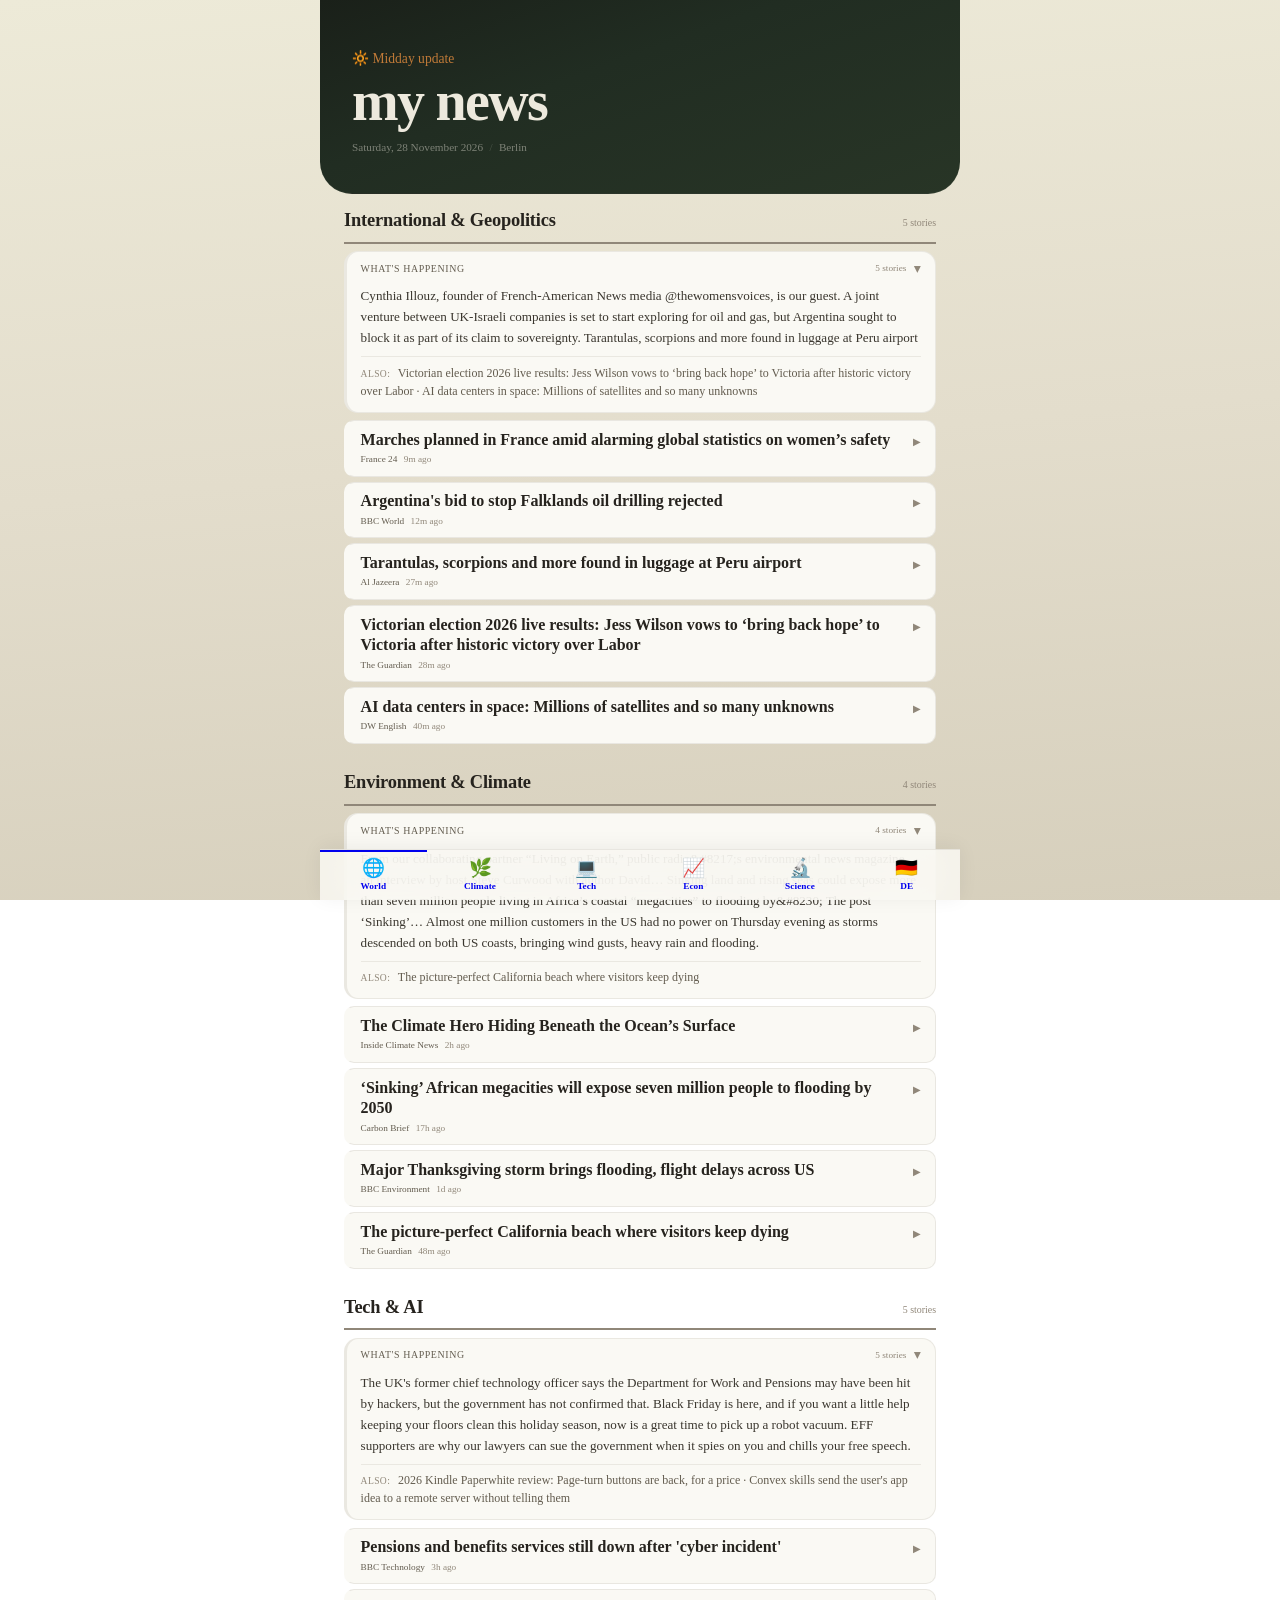
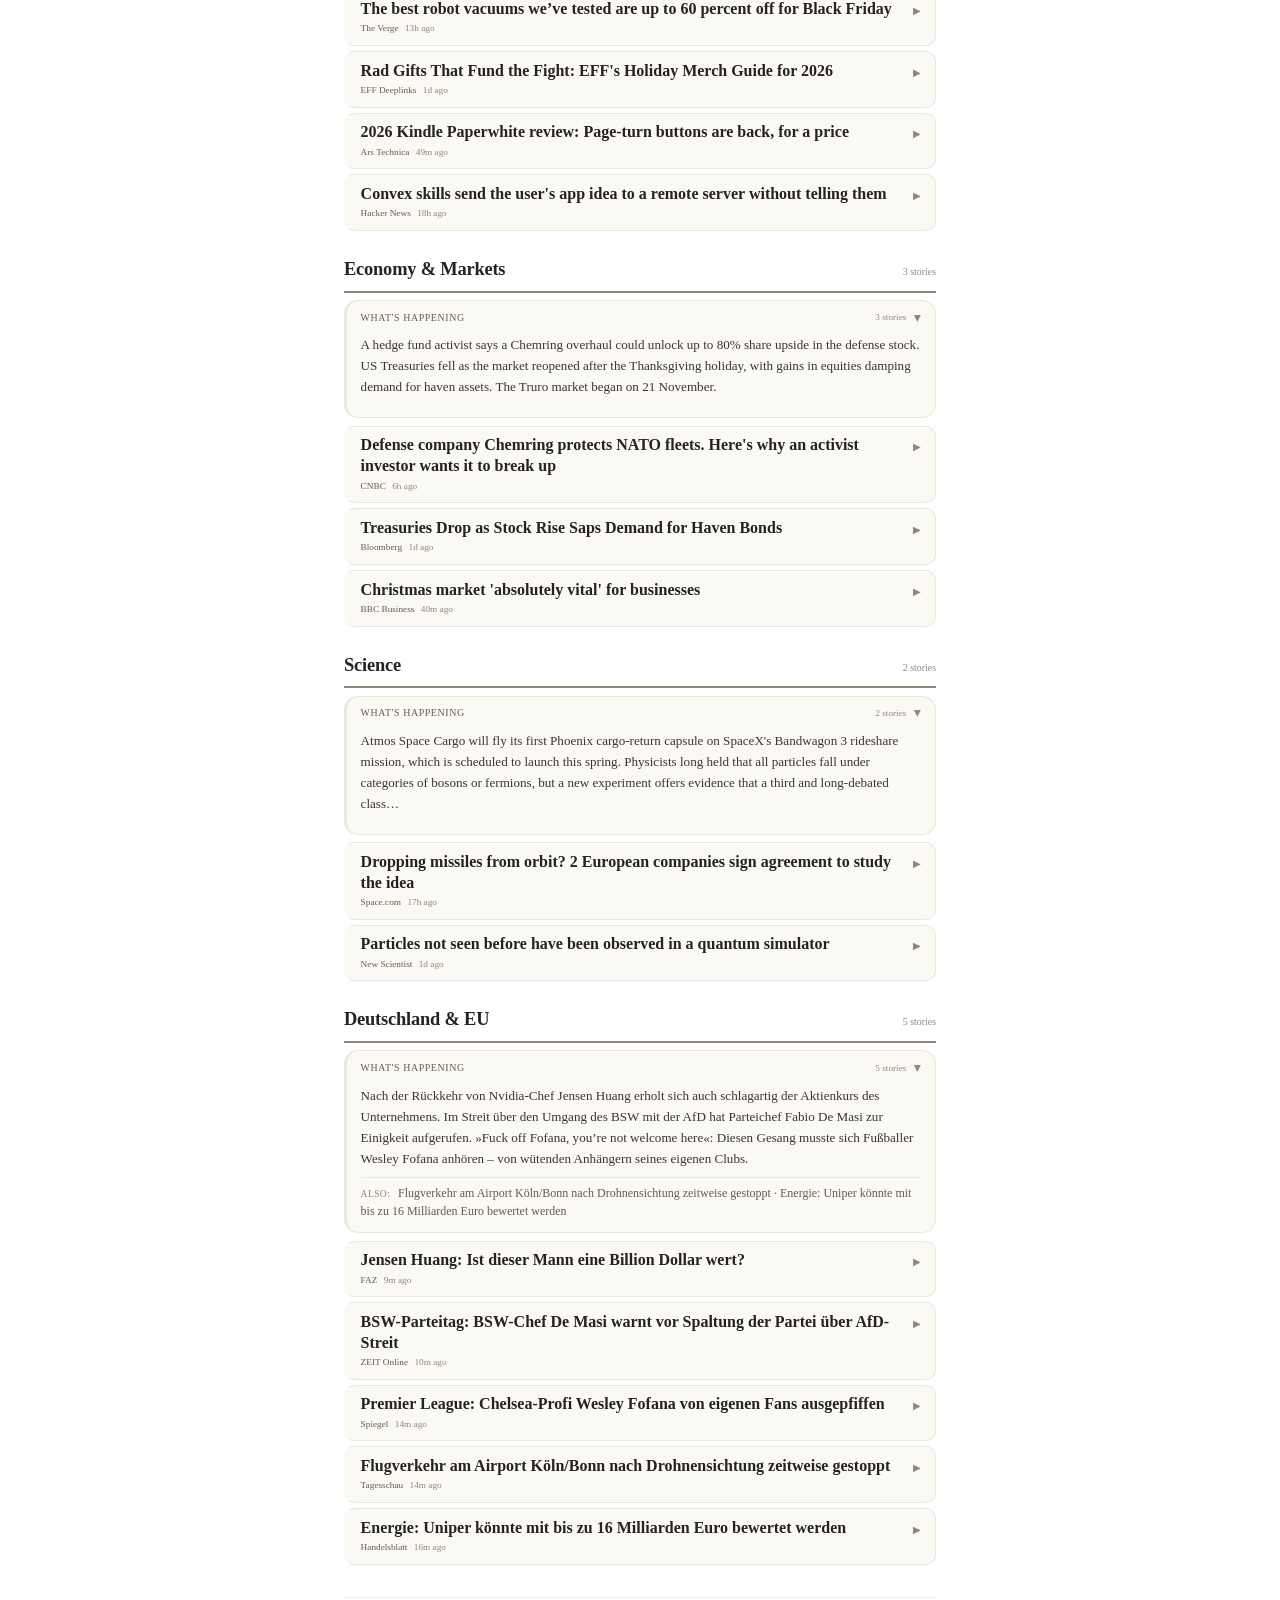
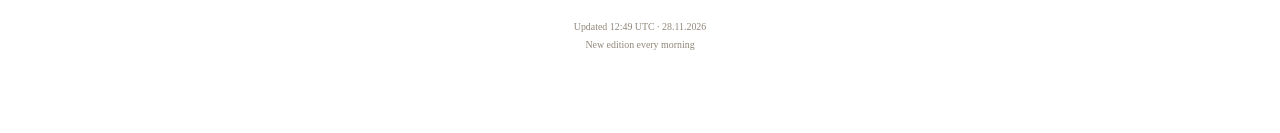
==== commit ada75543: "Edition 2026-11-28" ====
--- a/docs/index.html
+++ b/docs/index.html
@@ -641,141 +641,19 @@
 
     <!-- HERO: Greeting + Masthead + Weather combined -->
     <header class="hero">
-        <div class="hero-greeting">📋 Afternoon check-in</div>
+        <div class="hero-greeting">🔆 Midday update</div>
         <div class="hero-top">
             <h1 class="hero-title">my news</h1>
             
-            <div class="hero-weather">
-                <span class="hw-icon">☁️</span>
-                <span class="hw-temp">0&deg;</span>
-            </div>
-            
         </div>
         <div class="hero-meta">
-            <span>Friday, 27 November 2026</span>
+            <span>Saturday, 28 November 2026</span>
             <span class="hero-sep">/</span>
             <span>Berlin</span>
             
-            <span class="hero-sep">/</span>
-            <span id="hw-today">-2&deg;&ndash;0&deg;</span>
-            
-            
-            <span class="hero-sep">/</span>
-            <span id="hw-tmrw">Tmrw -3&deg;&ndash;0&deg;</span>
             
         </div>
 
-        
-        <div class="hero-hourly-wrap">
-            <div class="hero-hourly">
-                
-                <div class="hh" data-hour="14:00">
-                    <span class="hh-t">14:00</span>
-                    <span class="hh-i">⛅</span>
-                    <span class="hh-d">0&deg;</span>
-                    
-                </div>
-                
-                <div class="hh" data-hour="15:00">
-                    <span class="hh-t">15:00</span>
-                    <span class="hh-i">☁️</span>
-                    <span class="hh-d">0&deg;</span>
-                    
-                </div>
-                
-                <div class="hh" data-hour="16:00">
-                    <span class="hh-t">16:00</span>
-                    <span class="hh-i">⛅</span>
-                    <span class="hh-d">0&deg;</span>
-                    
-                </div>
-                
-                <div class="hh" data-hour="17:00">
-                    <span class="hh-t">17:00</span>
-                    <span class="hh-i">☁️</span>
-                    <span class="hh-d">0&deg;</span>
-                    
-                </div>
-                
-                <div class="hh" data-hour="18:00">
-                    <span class="hh-t">18:00</span>
-                    <span class="hh-i">⛅</span>
-                    <span class="hh-d">0&deg;</span>
-                    
-                </div>
-                
-                <div class="hh" data-hour="19:00">
-                    <span class="hh-t">19:00</span>
-                    <span class="hh-i">⛅</span>
-                    <span class="hh-d">-1&deg;</span>
-                    
-                </div>
-                
-                <div class="hh" data-hour="20:00">
-                    <span class="hh-t">20:00</span>
-                    <span class="hh-i">🌤️</span>
-                    <span class="hh-d">-1&deg;</span>
-                    
-                </div>
-                
-                <div class="hh" data-hour="21:00">
-                    <span class="hh-t">21:00</span>
-                    <span class="hh-i">🌤️</span>
-                    <span class="hh-d">-1&deg;</span>
-                    
-                </div>
-                
-                <div class="hh" data-hour="22:00">
-                    <span class="hh-t">22:00</span>
-                    <span class="hh-i">⛅</span>
-                    <span class="hh-d">-1&deg;</span>
-                    
-                </div>
-                
-                <div class="hh" data-hour="23:00">
-                    <span class="hh-t">23:00</span>
-                    <span class="hh-i">⛅</span>
-                    <span class="hh-d">-1&deg;</span>
-                    
-                </div>
-                
-                <div class="hh" data-hour="00:00">
-                    <span class="hh-t">00:00</span>
-                    <span class="hh-i">⛅</span>
-                    <span class="hh-d">-1&deg;</span>
-                    
-                </div>
-                
-                <div class="hh" data-hour="01:00">
-                    <span class="hh-t">01:00</span>
-                    <span class="hh-i">☁️</span>
-                    <span class="hh-d">-1&deg;</span>
-                    
-                </div>
-                
-                <div class="hh" data-hour="02:00">
-                    <span class="hh-t">02:00</span>
-                    <span class="hh-i">☁️</span>
-                    <span class="hh-d">0&deg;</span>
-                    
-                </div>
-                
-                <div class="hh" data-hour="03:00">
-                    <span class="hh-t">03:00</span>
-                    <span class="hh-i">☁️</span>
-                    <span class="hh-d">0&deg;</span>
-                    
-                </div>
-                
-                <div class="hh" data-hour="04:00">
-                    <span class="hh-t">04:00</span>
-                    <span class="hh-i">☁️</span>
-                    <span class="hh-d">0&deg;</span>
-                    
-                </div>
-                
-            </div>
-        </div>
         
     </header>
 
@@ -797,15 +675,15 @@
             </summary>
             <div class="tldr-body">
                 
-                <p class="tldr-para">President Adama Barrow is seeking a third term as Gambians vote on December 5. The department is working with cyber security experts to restore services and limit disruption Tell us: have you been affected by the DWP ‘cyber incident’… Palestinian families say their loved ones remain in Israeli prisons despite having completed their sentences.</p>
+                <p class="tldr-para">Cynthia Illouz, founder of French-American News media @thewomensvoices, is our guest. A joint venture between UK-Israeli companies is set to start exploring for oil and gas, but Argentina sought to block it as part of its claim to sovereignty. Tarantulas, scorpions and more found in luggage at Peru airport</p>
                 
                 
                 <div class="tldr-also">
                     <span class="tldr-also-label">Also:</span>
                     
-                    <span class="tldr-also-item">Big Tech Has Undermined Democracy. Here’s How to Reverse the Trend. · </span>
-                    
-                    <span class="tldr-also-item">US: Thanksgiving storms cause flooding and travel chaos</span>
+                    <span class="tldr-also-item">Victorian election 2026 live results: Jess Wilson vows to ‘bring back hope’ to Victoria after historic victory over Labor · </span>
+                    
+                    <span class="tldr-also-item">AI data centers in space: Millions of satellites and so many unknowns</span>
                     
                 </div>
                 
@@ -818,113 +696,113 @@
             <details class="story" data-cat="international">
                 <summary class="story-head">
                     <span class="story-row">
-                        <span class="story-title">The Gambia election: Can Barrow secure a third term?</span>
+                        <span class="story-title">Marches planned in France amid alarming global statistics on women’s safety</span>
+                        <span class="story-chevron">&#9654;</span>
+                    </span>
+                    <span class="story-meta">
+                        <span class="story-src">France 24</span>
+                        <span>9m ago</span>
+                    </span>
+                </summary>
+                <div class="story-body">
+                    
+                    <img src="https://s.france24.com/media/display/f2f549e0-eb27-11f1-bf5a-174dac1c1bf0/w:1024/p:16x9/EN-20261128-130951-132127-CS-01.jpg" alt="" class="story-img" loading="lazy" decoding="async" onerror="this.remove()">
+                    
+                    
+                    <p class="story-text">Cynthia Illouz, founder of French-American News media @thewomensvoices, is our guest.</p>
+                    
+                    <a href="https://www.france24.com/en/marches-planned-in-france-amid-alarming-global-statistics-on-women-s-safety" target="_blank" rel="noopener" class="story-link">
+                        Read at France 24 &rarr;
+                    </a>
+                </div>
+            </details>
+            
+            <details class="story" data-cat="international">
+                <summary class="story-head">
+                    <span class="story-row">
+                        <span class="story-title">Argentina&#39;s bid to stop Falklands oil drilling rejected</span>
+                        <span class="story-chevron">&#9654;</span>
+                    </span>
+                    <span class="story-meta">
+                        <span class="story-src">BBC World</span>
+                        <span>12m ago</span>
+                    </span>
+                </summary>
+                <div class="story-body">
+                    
+                    <img src="https://ichef.bbci.co.uk/ace/standard/240/cpsprodpb/1615/live/b6e6bd30-eb1d-11f1-8743-3f686b14075c.jpg" alt="" class="story-img" loading="lazy" decoding="async" onerror="this.remove()">
+                    
+                    
+                    <p class="story-text">A joint venture between UK-Israeli companies is set to start exploring for oil and gas, but Argentina sought to block it as part of its claim to sovereignty.</p>
+                    
+                    <a href="https://www.bbc.co.uk/news/articles/c84gnq3qq9rno?at_medium=RSS&amp;at_campaign=rss" target="_blank" rel="noopener" class="story-link">
+                        Read at BBC World &rarr;
+                    </a>
+                </div>
+            </details>
+            
+            <details class="story" data-cat="international">
+                <summary class="story-head">
+                    <span class="story-row">
+                        <span class="story-title">Tarantulas, scorpions and more found in luggage at Peru airport</span>
+                        <span class="story-chevron">&#9654;</span>
+                    </span>
+                    <span class="story-meta">
+                        <span class="story-src">Al Jazeera</span>
+                        <span>27m ago</span>
+                    </span>
+                </summary>
+                <div class="story-body">
+                    
+                    
+                    <p class="story-text">Tarantulas, scorpions and more found in luggage at Peru airport</p>
+                    
+                    <a href="https://www.aljazeera.com/video/newsfeed/2026/11/28/tarantulas-scorpions-and-more-found-in-luggage-at-peru-airport?traffic_source=rss" target="_blank" rel="noopener" class="story-link">
+                        Read at Al Jazeera &rarr;
+                    </a>
+                </div>
+            </details>
+            
+            <details class="story" data-cat="international">
+                <summary class="story-head">
+                    <span class="story-row">
+                        <span class="story-title">Victorian election 2026 live results: Jess Wilson vows to ‘bring back hope’ to Victoria after historic victory over Labor</span>
+                        <span class="story-chevron">&#9654;</span>
+                    </span>
+                    <span class="story-meta">
+                        <span class="story-src">The Guardian</span>
+                        <span>28m ago</span>
+                    </span>
+                </summary>
+                <div class="story-body">
+                    
+                    
+                    <p class="story-text">Follow live updates and results tonight as Jess Wilson becomes state’s 51st premier, with Labor leader Ben Carroll projected to lose seat Full report: Ben Carroll concedes Victorian election to Jess Wilson, ending 12 years of Labor government Victoria election live results: votes tracker, map and seat counts Victorian election 2026 guide: what you need to know Check the parties’ key promises and policies See all of our Victorian state election coverage Get our daily political email , free app or</p>
+                    
+                    <a href="https://www.theguardian.com/australia-news/live/2026/nov/28/victorian-election-live-results-updates-premier-ben-carroll-jess-wilson-warren-pickering-2026-victoria-polls-votes-latest-news-ntwnfb" target="_blank" rel="noopener" class="story-link">
+                        Read at The Guardian &rarr;
+                    </a>
+                </div>
+            </details>
+            
+            <details class="story" data-cat="international">
+                <summary class="story-head">
+                    <span class="story-row">
+                        <span class="story-title">AI data centers in space: Millions of satellites and so many unknowns</span>
                         <span class="story-chevron">&#9654;</span>
                     </span>
                     <span class="story-meta">
                         <span class="story-src">DW English</span>
-                        <span>4m ago</span>
-                    </span>
-                </summary>
-                <div class="story-body">
-                    
-                    
-                    <p class="story-text">President Adama Barrow is seeking a third term as Gambians vote on December 5. The election will test the opposition&#39;s appeal and the country&#39;s progress on democratic reform.</p>
-                    
-                    <a href="https://www.dw.com/en/the-gambia-election-can-barrow-secure-a-third-term/a-80076340?maca=en-rss-en-all-1573-rdf" target="_blank" rel="noopener" class="story-link">
+                        <span>40m ago</span>
+                    </span>
+                </summary>
+                <div class="story-body">
+                    
+                    
+                    <p class="story-text">SpaceX is seeking approval to launch a million satellites into orbit to build AI data centers in space. Experts are skeptical, citing many unanswered questions. At the top of the list: Who owns the sky?</p>
+                    
+                    <a href="https://www.dw.com/en/ai-data-centers-in-space-millions-of-satellites-and-so-many-unknowns/a-80080166?maca=en-rss-en-all-1573-rdf" target="_blank" rel="noopener" class="story-link">
                         Read at DW English &rarr;
-                    </a>
-                </div>
-            </details>
-            
-            <details class="story" data-cat="international">
-                <summary class="story-head">
-                    <span class="story-row">
-                        <span class="story-title">Department for Work and Pensions takes services offline after ‘cyber incident’ – UK politics live</span>
-                        <span class="story-chevron">&#9654;</span>
-                    </span>
-                    <span class="story-meta">
-                        <span class="story-src">The Guardian</span>
-                        <span>16m ago</span>
-                    </span>
-                </summary>
-                <div class="story-body">
-                    
-                    
-                    <p class="story-text">The department is working with cyber security experts to restore services and limit disruption Tell us: have you been affected by the DWP ‘cyber incident’ According to Downdetector , which tracks online service outages, reports of problems with the government website appeared to begin last night and peaked at about 8am this morning. Tory MP Neil Shastri-Hurst has also commented on the disruption at the DWP, saying the incident highlights the importance of protecting essential public services and</p>
-                    
-                    <a href="https://www.theguardian.com/politics/live/2026/nov/27/department-work-pensions-offline-cyber-incident-rosebank-slapps-latest-news-updates" target="_blank" rel="noopener" class="story-link">
-                        Read at The Guardian &rarr;
-                    </a>
-                </div>
-            </details>
-            
-            <details class="story" data-cat="international">
-                <summary class="story-head">
-                    <span class="story-row">
-                        <span class="story-title">Sentence served, still detained: Palestinian families waiting for reunions</span>
-                        <span class="story-chevron">&#9654;</span>
-                    </span>
-                    <span class="story-meta">
-                        <span class="story-src">Al Jazeera</span>
-                        <span>20m ago</span>
-                    </span>
-                </summary>
-                <div class="story-body">
-                    
-                    
-                    <p class="story-text">Palestinian families say their loved ones remain in Israeli prisons despite having completed their sentences.</p>
-                    
-                    <a href="https://www.aljazeera.com/video/newsfeed/2026/11/27/sentence-served-still-detained-palestinian-families-waiting-for-reunions?traffic_source=rss" target="_blank" rel="noopener" class="story-link">
-                        Read at Al Jazeera &rarr;
-                    </a>
-                </div>
-            </details>
-            
-            <details class="story" data-cat="international">
-                <summary class="story-head">
-                    <span class="story-row">
-                        <span class="story-title">Big Tech Has Undermined Democracy. Here’s How to Reverse the Trend.</span>
-                        <span class="story-chevron">&#9654;</span>
-                    </span>
-                    <span class="story-meta">
-                        <span class="story-src">Foreign Policy</span>
-                        <span>34m ago</span>
-                    </span>
-                </summary>
-                <div class="story-body">
-                    
-                    <img src="https://foreignpolicy.com/wp-content/uploads/2026/11/1-democracy-tech-community-illo-3.jpg" alt="" class="story-img" loading="lazy" decoding="async" onerror="this.remove()">
-                    
-                    
-                    <p class="story-text">The answer begins with restoring trust among citizens at the local level.</p>
-                    
-                    <a href="https://foreignpolicy.com/2026/11/27/big-tech-ai-democracy-erosion-public-trust-institutions-donald-trump/" target="_blank" rel="noopener" class="story-link">
-                        Read at Foreign Policy &rarr;
-                    </a>
-                </div>
-            </details>
-            
-            <details class="story" data-cat="international">
-                <summary class="story-head">
-                    <span class="story-row">
-                        <span class="story-title">US: Thanksgiving storms cause flooding and travel chaos</span>
-                        <span class="story-chevron">&#9654;</span>
-                    </span>
-                    <span class="story-meta">
-                        <span class="story-src">France 24</span>
-                        <span>1h ago</span>
-                    </span>
-                </summary>
-                <div class="story-body">
-                    
-                    <img src="https://s.france24.com/media/display/97d15a54-ea55-11f1-9cd7-81bc2b1dcd65/w:1024/p:16x9/EN-20261127-111335-111501-CS.jpg" alt="" class="story-img" loading="lazy" decoding="async" onerror="this.remove()">
-                    
-                    
-                    <p class="story-text">Severe storms battered the US East Coast on Thursday, bringing torrential rain, strong winds and coastal flooding. Nearly one million homes were left without power, while hundreds of flights were cancelled and thousands delayed during one of the country&#39;s busiest travel periods. The weather also forced the postponement of New York&#39;s Macy&#39;s Thanksgiving Day Parade until Saturday.</p>
-                    
-                    <a href="https://www.france24.com/en/video/20261127-us-thanksgiving-storms-cause-flooding-and-travel-chaos" target="_blank" rel="noopener" class="story-link">
-                        Read at France 24 &rarr;
                     </a>
                 </div>
             </details>
@@ -935,20 +813,27 @@
     <section class="section" id="environment" aria-label="Environment &amp; Climate">
         <div class="sec-head" data-cat="environment">
             <h2 class="sec-label">Environment &amp; Climate</h2>
-            <span class="sec-count">3 stories</span>
+            <span class="sec-count">4 stories</span>
         </div>
 
         
         <details class="tldr" data-cat="environment" open>
             <summary class="tldr-head">
                 <span class="tldr-label">What's happening</span>
-                <span class="tldr-count">3 stories</span>
+                <span class="tldr-count">4 stories</span>
                 <span class="tldr-chevron">&#9654;</span>
             </summary>
             <div class="tldr-body">
                 
-                <p class="tldr-para">Approval would be celebrated by the oil giants, but it wouldn’t help our constituents who worry about the climate crisis, and their bills Catherine Fookes is… This story is from Floodlight, a nonprofit newsroom that investigates the powers stalling climate action. Almost one million customers in the US had no power on Thursday evening as storms descended on both US coasts, bringing wind gusts, heavy rain and flooding.</p>
-                
+                <p class="tldr-para">From our collaborating partner “Living on Earth,” public radio&amp;#8217;s environmental news magazine, an interview by host Steve Curwood with author David… Sinking land and rising seas could expose more than seven million people living in Africa’s coastal “megacities” to flooding by&amp;#8230; The post ‘Sinking’… Almost one million customers in the US had no power on Thursday evening as storms descended on both US coasts, bringing wind gusts, heavy rain and flooding.</p>
+                
+                
+                <div class="tldr-also">
+                    <span class="tldr-also-label">Also:</span>
+                    
+                    <span class="tldr-also-item">The picture-perfect California beach where visitors keep dying</span>
+                    
+                </div>
                 
             </div>
         </details>
@@ -959,21 +844,21 @@
             <details class="story" data-cat="environment">
                 <summary class="story-head">
                     <span class="story-row">
-                        <span class="story-title">I helped organise the letter from Labour MPs urging Andy Burnham to reject Rosebank. This is why | Catherine Fookes</span>
-                        <span class="story-chevron">&#9654;</span>
-                    </span>
-                    <span class="story-meta">
-                        <span class="story-src">The Guardian</span>
-                        <span>22h ago</span>
-                    </span>
-                </summary>
-                <div class="story-body">
-                    
-                    
-                    <p class="story-text">Approval would be celebrated by the oil giants, but it wouldn’t help our constituents who worry about the climate crisis, and their bills Catherine Fookes is Labour MP for Monmouthshire Labour split over Rosebank oilfield exposed by letter from nearly 100 MPs This week it was confirmed that millions of households are facing yet another winter of unaffordable energy bills , just as we learn that this summer’s heatwaves were linked to more than 5,000 deaths in the UK . The cost of living and clima</p>
-                    
-                    <a href="https://www.theguardian.com/commentisfree/2026/nov/26/labour-mp-letter-andy-burnham-rosebank-oil-climate-crisis" target="_blank" rel="noopener" class="story-link">
-                        Read at The Guardian &rarr;
+                        <span class="story-title">The Climate Hero Hiding Beneath the Ocean’s Surface</span>
+                        <span class="story-chevron">&#9654;</span>
+                    </span>
+                    <span class="story-meta">
+                        <span class="story-src">Inside Climate News</span>
+                        <span>2h ago</span>
+                    </span>
+                </summary>
+                <div class="story-body">
+                    
+                    
+                    <p class="story-text">From our collaborating partner “Living on Earth,” public radio&amp;#8217;s environmental news magazine, an interview by host Steve Curwood with author David Helvarg.&amp;#160; Kelp forests are one of the most productive ecosystems on Earth, and the nearly 1 million square miles of them along the colder coastlines of the world are increasingly under threat from climate [&amp;#8230;]</p>
+                    
+                    <a href="https://insideclimatenews.org/news/28112026/kelp-forest-climate-hero/" target="_blank" rel="noopener" class="story-link">
+                        Read at Inside Climate News &rarr;
                     </a>
                 </div>
             </details>
@@ -981,21 +866,21 @@
             <details class="story" data-cat="environment">
                 <summary class="story-head">
                     <span class="story-row">
-                        <span class="story-title">How the EPA Let a Key Chemical-Detection Program Unravel</span>
-                        <span class="story-chevron">&#9654;</span>
-                    </span>
-                    <span class="story-meta">
-                        <span class="story-src">Inside Climate News</span>
-                        <span>3h ago</span>
-                    </span>
-                </summary>
-                <div class="story-body">
-                    
-                    
-                    <p class="story-text">This story is from Floodlight, a nonprofit newsroom that investigates the powers stalling climate action.</p>
-                    
-                    <a href="https://insideclimatenews.org/news/27112026/how-the-epa-let-a-key-chemical-detection-program-unravel/" target="_blank" rel="noopener" class="story-link">
-                        Read at Inside Climate News &rarr;
+                        <span class="story-title">‘Sinking’ African megacities will expose seven million people to flooding by 2050</span>
+                        <span class="story-chevron">&#9654;</span>
+                    </span>
+                    <span class="story-meta">
+                        <span class="story-src">Carbon Brief</span>
+                        <span>17h ago</span>
+                    </span>
+                </summary>
+                <div class="story-body">
+                    
+                    
+                    <p class="story-text">Sinking land and rising seas could expose more than seven million people living in Africa’s coastal “megacities” to flooding by&amp;#8230; The post ‘Sinking’ African megacities will expose seven million people to flooding by 2050 appeared first on Carbon Brief .</p>
+                    
+                    <a href="https://www.carbonbrief.org/sinking-african-megacities-will-expose-seven-million-people-to-flooding-by-2050" target="_blank" rel="noopener" class="story-link">
+                        Read at Carbon Brief &rarr;
                     </a>
                 </div>
             </details>
@@ -1008,7 +893,7 @@
                     </span>
                     <span class="story-meta">
                         <span class="story-src">BBC Environment</span>
-                        <span>8h ago</span>
+                        <span>1d ago</span>
                     </span>
                 </summary>
                 <div class="story-body">
@@ -1020,6 +905,28 @@
                     
                     <a href="https://www.bbc.co.uk/news/articles/ckm2mz3prq77o?at_medium=RSS&amp;at_campaign=rss" target="_blank" rel="noopener" class="story-link">
                         Read at BBC Environment &rarr;
+                    </a>
+                </div>
+            </details>
+            
+            <details class="story" data-cat="environment">
+                <summary class="story-head">
+                    <span class="story-row">
+                        <span class="story-title">The picture-perfect California beach where visitors keep dying</span>
+                        <span class="story-chevron">&#9654;</span>
+                    </span>
+                    <span class="story-meta">
+                        <span class="story-src">The Guardian</span>
+                        <span>48m ago</span>
+                    </span>
+                </summary>
+                <div class="story-body">
+                    
+                    
+                    <p class="story-text">The deaths of four people and the disappearance of another in six months have raised questions about Panther beach and what can be done to keep people safer Panther state beach in California looks like something out of a dream: it lies among the coastal coves between Santa Cruz and Half Moon Bay, open directly to the Pacific. Dramatic shale cliffs climb 50ft into the air, while tiny pocket beaches sit between them, pummeled by large waves. In this wild-seeming place, young people flock to escape</p>
+                    
+                    <a href="https://www.theguardian.com/us-news/2026/nov/28/california-panther-beach-danger" target="_blank" rel="noopener" class="story-link">
+                        Read at The Guardian &rarr;
                     </a>
                 </div>
             </details>
@@ -1042,15 +949,15 @@
             </summary>
             <div class="tldr-body">
                 
-                <p class="tldr-para">Independent Android app developers are worried about their privacy after Google announced that from next year many of them will be required to share a phone… Nvidia has told manufacturing partners to pause server shipments to Malaysia, Singapore, Thailand and Indonesia as the U.S. EFF supporters are why our lawyers can sue the government when it spies on you and chills your free speech.</p>
+                <p class="tldr-para">The UK&#39;s former chief technology officer says the Department for Work and Pensions may have been hit by hackers, but the government has not confirmed that. Black Friday is here, and if you want a little help keeping your floors clean this holiday season, now is a great time to pick up a robot vacuum. EFF supporters are why our lawyers can sue the government when it spies on you and chills your free speech.</p>
                 
                 
                 <div class="tldr-also">
                     <span class="tldr-also-label">Also:</span>
                     
-                    <span class="tldr-also-item">Asia made a big AI bet on Nvidia. What happens now? · </span>
-                    
-                    <span class="tldr-also-item">The Download: Better bionic hands and AI’s natural-gas boom</span>
+                    <span class="tldr-also-item">2026 Kindle Paperwhite review: Page-turn buttons are back, for a price · </span>
+                    
+                    <span class="tldr-also-item">Convex skills send the user&#39;s app idea to a remote server without telling them</span>
                     
                 </div>
                 
@@ -1063,20 +970,44 @@
             <details class="story" data-cat="tech">
                 <summary class="story-head">
                     <span class="story-row">
-                        <span class="story-title">Android app developers will soon have to share their address publicly</span>
+                        <span class="story-title">Pensions and benefits services still down after &#39;cyber incident&#39;</span>
+                        <span class="story-chevron">&#9654;</span>
+                    </span>
+                    <span class="story-meta">
+                        <span class="story-src">BBC Technology</span>
+                        <span>3h ago</span>
+                    </span>
+                </summary>
+                <div class="story-body">
+                    
+                    <img src="https://ichef.bbci.co.uk/ace/standard/240/cpsprodpb/1ac8/live/f4dc2df0-eafa-11f1-83de-2b6b9d423090.jpg" alt="" class="story-img" loading="lazy" decoding="async" onerror="this.remove()">
+                    
+                    
+                    <p class="story-text">The UK&#39;s former chief technology officer says the Department for Work and Pensions may have been hit by hackers, but the government has not confirmed that.</p>
+                    
+                    <a href="https://www.bbc.co.uk/news/articles/cm1wrgqyq4d8o?at_medium=RSS&amp;at_campaign=rss" target="_blank" rel="noopener" class="story-link">
+                        Read at BBC Technology &rarr;
+                    </a>
+                </div>
+            </details>
+            
+            <details class="story" data-cat="tech">
+                <summary class="story-head">
+                    <span class="story-row">
+                        <span class="story-title">The best robot vacuums we’ve tested are up to 60 percent off for Black Friday</span>
                         <span class="story-chevron">&#9654;</span>
                     </span>
                     <span class="story-meta">
                         <span class="story-src">The Verge</span>
-                        <span>20h ago</span>
-                    </span>
-                </summary>
-                <div class="story-body">
-                    
-                    
-                    <p class="story-text">Independent Android app developers are worried about their privacy after Google announced that from next year many of them will be required to share a phone number and address publicly. The policy change is intended to meet European Union regulations under the Digital Services Act, but Google says contact details will be made public worldwide. [&amp;#8230;]</p>
-                    
-                    <a href="https://www.theverge.com/tech/1043228/android-play-store-google-developer-address-eu" target="_blank" rel="noopener" class="story-link">
+                        <span>13h ago</span>
+                    </span>
+                </summary>
+                <div class="story-body">
+                    
+                    
+                    <p class="story-text">Black Friday is here, and if you want a little help keeping your floors clean this holiday season, now is a great time to pick up a robot vacuum. Some of the best models we’ve tested over the last year or two are on sale for up to 60 percent off, whether you’re after a [&amp;#8230;]</p>
+                    
+                    <a href="https://www.theverge.com/gadgets/1044487/best-black-friday-robot-vacuum-mop-deals-2026" target="_blank" rel="noopener" class="story-link">
                         Read at The Verge &rarr;
                     </a>
                 </div>
@@ -1085,34 +1016,12 @@
             <details class="story" data-cat="tech">
                 <summary class="story-head">
                     <span class="story-row">
-                        <span class="story-title">Nvidia hits pause on chip shipments to Southeast Asia</span>
-                        <span class="story-chevron">&#9654;</span>
-                    </span>
-                    <span class="story-meta">
-                        <span class="story-src">TechCrunch</span>
-                        <span>17h ago</span>
-                    </span>
-                </summary>
-                <div class="story-body">
-                    
-                    
-                    <p class="story-text">Nvidia has told manufacturing partners to pause server shipments to Malaysia, Singapore, Thailand and Indonesia as the U.S. tightens its push to keep AI chips out of China.</p>
-                    
-                    <a href="https://techcrunch.com/2026/11/26/nvidia-hits-pause-on-chip-shipments-to-southeast-asia/" target="_blank" rel="noopener" class="story-link">
-                        Read at TechCrunch &rarr;
-                    </a>
-                </div>
-            </details>
-            
-            <details class="story" data-cat="tech">
-                <summary class="story-head">
-                    <span class="story-row">
                         <span class="story-title">Rad Gifts That Fund the Fight: EFF&#39;s Holiday Merch Guide for 2026</span>
                         <span class="story-chevron">&#9654;</span>
                     </span>
                     <span class="story-meta">
                         <span class="story-src">EFF Deeplinks</span>
-                        <span>5h ago</span>
+                        <span>1d ago</span>
                     </span>
                 </summary>
                 <div class="story-body">
@@ -1131,23 +1040,23 @@
             <details class="story" data-cat="tech">
                 <summary class="story-head">
                     <span class="story-row">
-                        <span class="story-title">Asia made a big AI bet on Nvidia. What happens now?</span>
-                        <span class="story-chevron">&#9654;</span>
-                    </span>
-                    <span class="story-meta">
-                        <span class="story-src">BBC Technology</span>
-                        <span>14h ago</span>
-                    </span>
-                </summary>
-                <div class="story-body">
-                    
-                    <img src="https://ichef.bbci.co.uk/ace/standard/240/cpsprodpb/2c76/live/9f54a560-e956-11f1-a629-63e812fa871f.jpg" alt="" class="story-img" loading="lazy" decoding="async" onerror="this.remove()">
-                    
-                    
-                    <p class="story-text">Asian stocks have been on a rollercoaster ride after Jensen Huang&#39;s shock return as Nvidia CEO.</p>
-                    
-                    <a href="https://www.bbc.co.uk/news/articles/cqevr4lnd1nxo?at_medium=RSS&amp;at_campaign=rss" target="_blank" rel="noopener" class="story-link">
-                        Read at BBC Technology &rarr;
+                        <span class="story-title">2026 Kindle Paperwhite review: Page-turn buttons are back, for a price</span>
+                        <span class="story-chevron">&#9654;</span>
+                    </span>
+                    <span class="story-meta">
+                        <span class="story-src">Ars Technica</span>
+                        <span>49m ago</span>
+                    </span>
+                </summary>
+                <div class="story-body">
+                    
+                    <img src="https://cdn.arstechnica.net/wp-content/uploads/2026/11/IMG_9931-500x500.jpeg" alt="" class="story-img" loading="lazy" decoding="async" onerror="this.remove()">
+                    
+                    
+                    <p class="story-text">Kindles are getting costlier faster than they&#39;re getting better.</p>
+                    
+                    <a href="https://arstechnica.com/gadgets/2026/11/2026-kindle-paperwhite-review-page-turn-buttons-are-back-for-a-price/" target="_blank" rel="noopener" class="story-link">
+                        Read at Ars Technica &rarr;
                     </a>
                 </div>
             </details>
@@ -1155,21 +1064,19 @@
             <details class="story" data-cat="tech">
                 <summary class="story-head">
                     <span class="story-row">
-                        <span class="story-title">The Download: Better bionic hands and AI’s natural-gas boom</span>
-                        <span class="story-chevron">&#9654;</span>
-                    </span>
-                    <span class="story-meta">
-                        <span class="story-src">MIT Tech Review</span>
-                        <span>1d ago</span>
-                    </span>
-                </summary>
-                <div class="story-body">
-                    
-                    
-                    <p class="story-text">This is today&amp;#8217;s edition of The Download, our weekday newsletter that provides a daily dose of what&amp;#8217;s going on in the world of technology. The next generation of bionic hands is here—and they can feel Avi Davidson lost his left hand as a teenager. Since then, he&amp;#8217;s cycled through a few prosthetics. But his latest&amp;#8230;</p>
-                    
-                    <a href="https://www.technologyreview.com/2026/11/26/1149934/the-download-better-bionic-hands-ai-natural-gas-boom/" target="_blank" rel="noopener" class="story-link">
-                        Read at MIT Tech Review &rarr;
+                        <span class="story-title">Convex skills send the user&#39;s app idea to a remote server without telling them</span>
+                        <span class="story-chevron">&#9654;</span>
+                    </span>
+                    <span class="story-meta">
+                        <span class="story-src">Hacker News</span>
+                        <span>18h ago</span>
+                    </span>
+                </summary>
+                <div class="story-body">
+                    
+                    
+                    <a href="https://github.com/convex/convex-backend-skill/issues/64" target="_blank" rel="noopener" class="story-link">
+                        Read at Hacker News &rarr;
                     </a>
                 </div>
             </details>
@@ -1180,135 +1087,11 @@
     <section class="section" id="economy" aria-label="Economy &amp; Markets">
         <div class="sec-head" data-cat="economy">
             <h2 class="sec-label">Economy &amp; Markets</h2>
-            <span class="sec-count">4 stories</span>
-        </div>
-
-        
-        <details class="tldr" data-cat="economy" open>
-            <summary class="tldr-head">
-                <span class="tldr-label">What's happening</span>
-                <span class="tldr-count">4 stories</span>
-                <span class="tldr-chevron">&#9654;</span>
-            </summary>
-            <div class="tldr-body">
-                
-                <p class="tldr-para">US investors return from the holiday with a rally in equity futures as a tech recovery gains momentum. The November sell-off has so far pushed the S&amp;amp;P 500 into a correction. Other countries have rerouted trade in response to his first tariff salvo, now they are looking beyond Trump&#39;s tenure.</p>
-                
-                
-                <div class="tldr-also">
-                    <span class="tldr-also-label">Also:</span>
-                    
-                    <span class="tldr-also-item">History’s warning lesson for Anthropic</span>
-                    
-                </div>
-                
-            </div>
-        </details>
-        
-
-        
-            
-            <details class="story" data-cat="economy">
-                <summary class="story-head">
-                    <span class="story-row">
-                        <span class="story-title">Stock Futures Rally as AI Trade Gathers Pace; EU Budget Talks Falter</span>
-                        <span class="story-chevron">&#9654;</span>
-                    </span>
-                    <span class="story-meta">
-                        <span class="story-src">Bloomberg</span>
-                        <span>1h ago</span>
-                    </span>
-                </summary>
-                <div class="story-body">
-                    
-                    
-                    <p class="story-text">US investors return from the holiday with a rally in equity futures as a tech recovery gains momentum. EU leaders cut budget talks short after failing to negotiate a long-term funding plan. Shoppers prepare for Black Friday as retailers navigate higher fuel costs and consumers tightening their belts. Marija Veitmane of State Street joins &#34;Bloomberg Brief&#34; to discuss the stock rebound, and Nadia Martin Wiggen of Svelland Capital takes a look at the oil market as attacks in the Middle East escalat</p>
-                    
-                    <a href="https://www.bloomberg.com/news/videos/2026-11-27/bloomberg-brief-11-27-2026-video" target="_blank" rel="noopener" class="story-link">
-                        Read at Bloomberg &rarr;
-                    </a>
-                </div>
-            </details>
-            
-            <details class="story" data-cat="economy">
-                <summary class="story-head">
-                    <span class="story-row">
-                        <span class="story-title">The S&amp;P 500 is in a correction. Bear markets and recessions don&#39;t always follow</span>
-                        <span class="story-chevron">&#9654;</span>
-                    </span>
-                    <span class="story-meta">
-                        <span class="story-src">CNBC</span>
-                        <span>13m ago</span>
-                    </span>
-                </summary>
-                <div class="story-body">
-                    
-                    
-                    <p class="story-text">The November sell-off has so far pushed the S&amp;amp;P 500 into a correction. History shows that a correction doesn&#39;t always lead to a bear market, or a recession.</p>
-                    
-                    <a href="https://www.cnbc.com/2026/11/27/the-sp-500-is-in-a-correction-bear-markets-and-recessions-dont-always-follow.html" target="_blank" rel="noopener" class="story-link">
-                        Read at CNBC &rarr;
-                    </a>
-                </div>
-            </details>
-            
-            <details class="story" data-cat="economy">
-                <summary class="story-head">
-                    <span class="story-row">
-                        <span class="story-title">Faisal Islam: Why Trump&#39;s new tariffs are less of a threat</span>
-                        <span class="story-chevron">&#9654;</span>
-                    </span>
-                    <span class="story-meta">
-                        <span class="story-src">BBC Business</span>
-                        <span>17h ago</span>
-                    </span>
-                </summary>
-                <div class="story-body">
-                    
-                    <img src="https://ichef.bbci.co.uk/ace/standard/240/cpsprodpb/a44e/live/be7b3450-e9af-11f1-859a-37130cd3a1d7.jpg" alt="" class="story-img" loading="lazy" decoding="async" onerror="this.remove()">
-                    
-                    
-                    <p class="story-text">Other countries have rerouted trade in response to his first tariff salvo, now they are looking beyond Trump&#39;s tenure.</p>
-                    
-                    <a href="https://www.bbc.co.uk/news/articles/c6r7g4e3yep1o?at_medium=RSS&amp;at_campaign=rss" target="_blank" rel="noopener" class="story-link">
-                        Read at BBC Business &rarr;
-                    </a>
-                </div>
-            </details>
-            
-            <details class="story" data-cat="economy">
-                <summary class="story-head">
-                    <span class="story-row">
-                        <span class="story-title">History’s warning lesson for Anthropic</span>
-                        <span class="story-chevron">&#9654;</span>
-                    </span>
-                    <span class="story-meta">
-                        <span class="story-src">The Economist</span>
-                        <span>1d ago</span>
-                    </span>
-                </summary>
-                <div class="story-body">
-                    
-                    
-                    <p class="story-text">As tech stocks plunge, recall the fate of the East India Company</p>
-                    
-                    <a href="https://www.economist.com/finance-and-economics/2026/11/26/historys-warning-lesson-for-anthropic" target="_blank" rel="noopener" class="story-link">
-                        Read at The Economist &rarr;
-                    </a>
-                </div>
-            </details>
-            
-        
-    </section>
-    
-    <section class="section" id="science" aria-label="Science">
-        <div class="sec-head" data-cat="science">
-            <h2 class="sec-label">Science</h2>
             <span class="sec-count">3 stories</span>
         </div>
 
         
-        <details class="tldr" data-cat="science" open>
+        <details class="tldr" data-cat="economy" open>
             <summary class="tldr-head">
                 <span class="tldr-label">What's happening</span>
                 <span class="tldr-count">3 stories</span>
@@ -1316,7 +1099,7 @@
             </summary>
             <div class="tldr-body">
                 
-                <p class="tldr-para">Nature, Published online: 27 November 2026; doi:10.1038/d41586-026-03801-w In a proof-of-concept study, scientists have coaxed a tobacco-related plant to… Physicists long held that all particles fall under categories of bosons or fermions, but a new experiment offers evidence that a third and long-debated class… On November 26, 2011, the NASA Curiosity rover launched to Mars.</p>
+                <p class="tldr-para">A hedge fund activist says a Chemring overhaul could unlock up to 80% share upside in the defense stock. US Treasuries fell as the market reopened after the Thanksgiving holiday, with gains in equities damping demand for haven assets. The Truro market began on 21 November.</p>
                 
                 
             </div>
@@ -1325,24 +1108,121 @@
 
         
             
+            <details class="story" data-cat="economy">
+                <summary class="story-head">
+                    <span class="story-row">
+                        <span class="story-title">Defense company Chemring protects NATO fleets. Here&#39;s why an activist investor wants it to break up</span>
+                        <span class="story-chevron">&#9654;</span>
+                    </span>
+                    <span class="story-meta">
+                        <span class="story-src">CNBC</span>
+                        <span>6h ago</span>
+                    </span>
+                </summary>
+                <div class="story-body">
+                    
+                    
+                    <p class="story-text">A hedge fund activist says a Chemring overhaul could unlock up to 80% share upside in the defense stock.</p>
+                    
+                    <a href="https://www.cnbc.com/2026/11/28/defense-nato-activist-investor.html" target="_blank" rel="noopener" class="story-link">
+                        Read at CNBC &rarr;
+                    </a>
+                </div>
+            </details>
+            
+            <details class="story" data-cat="economy">
+                <summary class="story-head">
+                    <span class="story-row">
+                        <span class="story-title">Treasuries Drop as Stock Rise Saps Demand for Haven Bonds</span>
+                        <span class="story-chevron">&#9654;</span>
+                    </span>
+                    <span class="story-meta">
+                        <span class="story-src">Bloomberg</span>
+                        <span>1d ago</span>
+                    </span>
+                </summary>
+                <div class="story-body">
+                    
+                    
+                    <p class="story-text">US Treasuries fell as the market reopened after the Thanksgiving holiday, with gains in equities damping demand for haven assets.</p>
+                    
+                    <a href="https://www.bloomberg.com/news/articles/2026-11-27/treasuries-retreat-as-gains-in-equities-sap-demand-for-havens" target="_blank" rel="noopener" class="story-link">
+                        Read at Bloomberg &rarr;
+                    </a>
+                </div>
+            </details>
+            
+            <details class="story" data-cat="economy">
+                <summary class="story-head">
+                    <span class="story-row">
+                        <span class="story-title">Christmas market &#39;absolutely vital&#39; for businesses</span>
+                        <span class="story-chevron">&#9654;</span>
+                    </span>
+                    <span class="story-meta">
+                        <span class="story-src">BBC Business</span>
+                        <span>40m ago</span>
+                    </span>
+                </summary>
+                <div class="story-body">
+                    
+                    <img src="https://ichef.bbci.co.uk/ace/standard/240/cpsprodpb/cb0c/live/009afbc0-e9b7-11f1-8d2a-f5d2aabc11cb.jpg" alt="" class="story-img" loading="lazy" decoding="async" onerror="this.remove()">
+                    
+                    
+                    <p class="story-text">The Truro market began on 21 November.</p>
+                    
+                    <a href="https://www.bbc.co.uk/news/videos/cx1l0evzj54qo?at_medium=RSS&amp;at_campaign=rss" target="_blank" rel="noopener" class="story-link">
+                        Read at BBC Business &rarr;
+                    </a>
+                </div>
+            </details>
+            
+        
+    </section>
+    
+    <section class="section" id="science" aria-label="Science">
+        <div class="sec-head" data-cat="science">
+            <h2 class="sec-label">Science</h2>
+            <span class="sec-count">2 stories</span>
+        </div>
+
+        
+        <details class="tldr" data-cat="science" open>
+            <summary class="tldr-head">
+                <span class="tldr-label">What's happening</span>
+                <span class="tldr-count">2 stories</span>
+                <span class="tldr-chevron">&#9654;</span>
+            </summary>
+            <div class="tldr-body">
+                
+                <p class="tldr-para">Atmos Space Cargo will fly its first Phoenix cargo-return capsule on SpaceX&#39;s Bandwagon 3 rideshare mission, which is scheduled to launch this spring. Physicists long held that all particles fall under categories of bosons or fermions, but a new experiment offers evidence that a third and long-debated class…</p>
+                
+                
+            </div>
+        </details>
+        
+
+        
+            
             <details class="story" data-cat="science">
                 <summary class="story-head">
                     <span class="story-row">
-                        <span class="story-title">Life-saving cancer drug pumped out by a plant</span>
-                        <span class="story-chevron">&#9654;</span>
-                    </span>
-                    <span class="story-meta">
-                        <span class="story-src">Nature</span>
-                        <span>13h ago</span>
-                    </span>
-                </summary>
-                <div class="story-body">
-                    
-                    
-                    <p class="story-text">Nature, Published online: 27 November 2026; doi:10.1038/d41586-026-03801-w In a proof-of-concept study, scientists have coaxed a tobacco-related plant to synthesize the chemotherapy drug paclitaxel.</p>
-                    
-                    <a href="https://www.nature.com/articles/d41586-026-03801-w" target="_blank" rel="noopener" class="story-link">
-                        Read at Nature &rarr;
+                        <span class="story-title">Dropping missiles from orbit? 2 European companies sign agreement to study the idea</span>
+                        <span class="story-chevron">&#9654;</span>
+                    </span>
+                    <span class="story-meta">
+                        <span class="story-src">Space.com</span>
+                        <span>17h ago</span>
+                    </span>
+                </summary>
+                <div class="story-body">
+                    
+                    <img src="https://cdn.mos.cms.futurecdn.net/ihTDar3HRcfjgiC5bDXJbU-1920-80.jpg" alt="" class="story-img" loading="lazy" decoding="async" onerror="this.remove()">
+                    
+                    
+                    <p class="story-text">Atmos Space Cargo will fly its first Phoenix cargo-return capsule on SpaceX&#39;s Bandwagon 3 rideshare mission, which is scheduled to launch this spring.</p>
+                    
+                    <a href="https://www.space.com/technology/dropping-missiles-from-orbit-2-european-companies-sign-agreement-to-study-the-idea" target="_blank" rel="noopener" class="story-link">
+                        Read at Space.com &rarr;
                     </a>
                 </div>
             </details>
@@ -1355,7 +1235,7 @@
                     </span>
                     <span class="story-meta">
                         <span class="story-src">New Scientist</span>
-                        <span>4h ago</span>
+                        <span>1d ago</span>
                     </span>
                 </summary>
                 <div class="story-body">
@@ -1367,30 +1247,6 @@
                     
                     <a href="https://www.newscientist.com/article/2600979-particles-not-seen-before-have-been-observed-in-a-quantum-simulator/?utm_campaign=RSS|NSNS&amp;utm_content=news&amp;utm_medium=RSS&amp;utm_source=NSNS" target="_blank" rel="noopener" class="story-link">
                         Read at New Scientist &rarr;
-                    </a>
-                </div>
-            </details>
-            
-            <details class="story" data-cat="science">
-                <summary class="story-head">
-                    <span class="story-row">
-                        <span class="story-title">On this day in space! Nov. 26, 2011: NASA&#39;s 2-ton nuclear-powered Curiosity rover launches to Mars</span>
-                        <span class="story-chevron">&#9654;</span>
-                    </span>
-                    <span class="story-meta">
-                        <span class="story-src">Space.com</span>
-                        <span>20h ago</span>
-                    </span>
-                </summary>
-                <div class="story-body">
-                    
-                    <img src="https://cdn.mos.cms.futurecdn.net/s6uK2uLH5pLBWGLCdwEJJn-1920-80.jpg" alt="" class="story-img" loading="lazy" decoding="async" onerror="this.remove()">
-                    
-                    
-                    <p class="story-text">On November 26, 2011, the NASA Curiosity rover launched to Mars. Here&#39;s why it mattered.</p>
-                    
-                    <a href="https://www.space.com/space-exploration/on-this-day-in-space-november-26-2026" target="_blank" rel="noopener" class="story-link">
-                        Read at Space.com &rarr;
                     </a>
                 </div>
             </details>
@@ -1413,15 +1269,15 @@
             </summary>
             <div class="tldr-body">
                 
-                <p class="tldr-para">Die Löwen müssen gegen Mannheim in der DEL ihre sechste Niederlage in Serie hinnehmen. Am UN-Welttag gegen Früh- und Zwangsverheiratung schlägt die Kinderschutzorganisation Alarm: Während sich in einigen Ländern positive Entwicklungen zeigten,… Verletzte Menschen, kaputte Autos: Auf einer Irrfahrt durch die Gießener Innenstadt handelte ein Mann in einer akuten Psychose.</p>
+                <p class="tldr-para">Nach der Rückkehr von Nvidia-Chef Jensen Huang erholt sich auch schlagartig der Aktienkurs des Unternehmens. Im Streit über den Umgang des BSW mit der AfD hat Parteichef Fabio De Masi zur Einigkeit aufgerufen. »Fuck off Fofana, you’re not welcome here«: Diesen Gesang musste sich Fußballer Wesley Fofana anhören – von wütenden Anhängern seines eigenen Clubs.</p>
                 
                 
                 <div class="tldr-also">
                     <span class="tldr-also-label">Also:</span>
                     
-                    <span class="tldr-also-item">Was die Neubesetzung der EZB-Spitze bedeutet · </span>
-                    
-                    <span class="tldr-also-item">Letzte Busfahrten vor estnisch-russischer Grenzschließung</span>
+                    <span class="tldr-also-item">Flugverkehr am Airport Köln/Bonn nach Drohnensichtung zeitweise gestoppt · </span>
+                    
+                    <span class="tldr-also-item">Energie: Uniper könnte mit bis zu 16 Milliarden Euro bewertet werden</span>
                     
                 </div>
                 
@@ -1434,22 +1290,22 @@
             <details class="story" data-cat="germany">
                 <summary class="story-head">
                     <span class="story-row">
-                        <span class="story-title">Löwen Frankfurt: Warten auf die Wende</span>
+                        <span class="story-title">Jensen Huang: Ist dieser Mann eine Billion Dollar wert?</span>
                         <span class="story-chevron">&#9654;</span>
                     </span>
                     <span class="story-meta">
                         <span class="story-src">FAZ</span>
-                        <span>6m ago</span>
-                    </span>
-                </summary>
-                <div class="story-body">
-                    
-                    <img src="https://media0.faz.net/image/cfbf1b16b069/w3000h1687x0y238/hotfolder/picture-alliance/46899c38-f4f6-4669-ae66-d1001fb250d5-635597296.jpg/auch-fuer-ihn-ist-manchmal.webp" alt="" class="story-img" loading="lazy" decoding="async" onerror="this.remove()">
-                    
-                    
-                    <p class="story-text">Die Löwen müssen gegen Mannheim in der DEL ihre sechste Niederlage in Serie hinnehmen. Nicht nur beim abschließenden 0:4 geht der Schuss auf peinliche Weise nach hinten los.</p>
-                    
-                    <a href="https://www.faz.net/aktuell/sport/rhein-main-sport/loewen-frankfurt/loewen-frankfurt-0-4-gegen-adler-mannheim-warten-auf-die-wende-in-del-accg-201722846.html" target="_blank" rel="noopener" class="story-link">
+                        <span>9m ago</span>
+                    </span>
+                </summary>
+                <div class="story-body">
+                    
+                    <img src="https://media0.faz.net/image/329281b766d1/w2000h1125x0y6/202611/32f06b3b-2eb5-498c-b0ab-36bd91796c76/jensen-huang-war-bis-zum-12.webp" alt="" class="story-img" loading="lazy" decoding="async" onerror="this.remove()">
+                    
+                    
+                    <p class="story-text">Nach der Rückkehr von Nvidia-Chef Jensen Huang erholt sich auch schlagartig der Aktienkurs des Unternehmens. Das wirft Fragen auf.</p>
+                    
+                    <a href="https://www.faz.net/aktuell/wirtschaft/mehr-wirtschaft/jensen-huang-ist-nvidias-chef-eine-billion-dollar-wert-accg-201716112.html" target="_blank" rel="noopener" class="story-link">
                         Read at FAZ &rarr;
                     </a>
                 </div>
@@ -1458,21 +1314,23 @@
             <details class="story" data-cat="germany">
                 <summary class="story-head">
                     <span class="story-row">
-                        <span class="story-title">Save the Children: Kampf gegen Kinderehen verstärken</span>
-                        <span class="story-chevron">&#9654;</span>
-                    </span>
-                    <span class="story-meta">
-                        <span class="story-src">DW Deutsch</span>
-                        <span>7m ago</span>
-                    </span>
-                </summary>
-                <div class="story-body">
-                    
-                    
-                    <p class="story-text">Am UN-Welttag gegen Früh- und Zwangsverheiratung schlägt die Kinderschutzorganisation Alarm: Während sich in einigen Ländern positive Entwicklungen zeigten, trete man insgesamt auf der Stelle.</p>
-                    
-                    <a href="https://www.dw.com/de/save-the-children-kampf-gegen-kinderehen-verstärken/a-80075792?maca=de-rss-de-all-1119-rdf" target="_blank" rel="noopener" class="story-link">
-                        Read at DW Deutsch &rarr;
+                        <span class="story-title">BSW-Parteitag: BSW-Chef De Masi warnt vor Spaltung der Partei über AfD-Streit</span>
+                        <span class="story-chevron">&#9654;</span>
+                    </span>
+                    <span class="story-meta">
+                        <span class="story-src">ZEIT Online</span>
+                        <span>10m ago</span>
+                    </span>
+                </summary>
+                <div class="story-body">
+                    
+                    <img src="https://img.zeit.de/politik/deutschland/2026-11/bsw-parteitag-fabio-de-masi-afd-magdeburger-weg-sachsen-anhalt-gxe-foto/original__640x360" alt="" class="story-img" loading="lazy" decoding="async" onerror="this.remove()">
+                    
+                    
+                    <p class="story-text">Im Streit über den Umgang des BSW mit der AfD hat Parteichef Fabio De Masi zur Einigkeit aufgerufen. Gründerin Sahra Wagenknecht wies »Schmusekurs«-Vorwürfe zurück.</p>
+                    
+                    <a href="https://www.zeit.de/politik/deutschland/2026-11/bsw-parteitag-fabio-de-masi-afd-magdeburger-weg-sachsen-anhalt-gxe" target="_blank" rel="noopener" class="story-link">
+                        Read at ZEIT Online &rarr;
                     </a>
                 </div>
             </details>
@@ -1480,22 +1338,22 @@
             <details class="story" data-cat="germany">
                 <summary class="story-head">
                     <span class="story-row">
-                        <span class="story-title">Gießen: Chaos-Fahrer muss in Psychiatrie</span>
+                        <span class="story-title">Premier League: Chelsea-Profi Wesley Fofana von eigenen Fans ausgepfiffen</span>
                         <span class="story-chevron">&#9654;</span>
                     </span>
                     <span class="story-meta">
                         <span class="story-src">Spiegel</span>
-                        <span>12m ago</span>
-                    </span>
-                </summary>
-                <div class="story-body">
-                    
-                    <img src="https://cdn.prod.www.spiegel.de/images/33666f15-7997-45b7-848e-8161d401f008_w520_r2.08_fpx29.99_fpy54.99.jpg" alt="" class="story-img" loading="lazy" decoding="async" onerror="this.remove()">
-                    
-                    
-                    <p class="story-text">Verletzte Menschen, kaputte Autos: Auf einer Irrfahrt durch die Gießener Innenstadt handelte ein Mann in einer akuten Psychose. Deshalb soll er jetzt dauerhaft in die Psychiatrie.</p>
-                    
-                    <a href="https://www.spiegel.de/panorama/justiz/giessen-chaos-fahrer-muss-in-psychiatrie-a-29edceef-c9cc-4f9b-90dd-adb1a23d431e#ref=rss" target="_blank" rel="noopener" class="story-link">
+                        <span>14m ago</span>
+                    </span>
+                </summary>
+                <div class="story-body">
+                    
+                    <img src="https://cdn.prod.www.spiegel.de/images/68e7363a-2f20-4c2b-b377-673e2bd2f8a5_w520_r2.08_fpx48_fpy43.jpg" alt="" class="story-img" loading="lazy" decoding="async" onerror="this.remove()">
+                    
+                    
+                    <p class="story-text">»Fuck off Fofana, you’re not welcome here«: Diesen Gesang musste sich Fußballer Wesley Fofana anhören – von wütenden Anhängern seines eigenen Clubs. Hintergrund ist offenbar ein umstrittenes Interview.</p>
+                    
+                    <a href="https://www.spiegel.de/sport/fussball/premier-league-chelsea-profi-wesley-fofana-von-eigenen-fans-ausgepfiffen-a-c872d14b-6ccc-4c06-92ac-fa41bb8f9c31#ref=rss" target="_blank" rel="noopener" class="story-link">
                         Read at Spiegel &rarr;
                     </a>
                 </div>
@@ -1504,20 +1362,20 @@
             <details class="story" data-cat="germany">
                 <summary class="story-head">
                     <span class="story-row">
-                        <span class="story-title">Was die Neubesetzung der EZB-Spitze bedeutet</span>
+                        <span class="story-title">Flugverkehr am Airport Köln/Bonn nach Drohnensichtung zeitweise gestoppt</span>
                         <span class="story-chevron">&#9654;</span>
                     </span>
                     <span class="story-meta">
                         <span class="story-src">Tagesschau</span>
-                        <span>15m ago</span>
-                    </span>
-                </summary>
-                <div class="story-body">
-                    
-                    
-                    <p class="story-text">Der neue EZB-Rat steht fest - eingefädelt durch Emmanuel Macron. Der künftige EZB-Präsident Pablo Hernández de Cos gilt als pragmatische Taube. In Zeiten hoher Inflation sind Konflikte programmiert. Von Klaus-Rainer Jackisch.</p>
-                    
-                    <a href="https://www.tagesschau.de/wirtschaft/finanzen/neuer-ezb-chef-de-cos-geldpolitik-100.html" target="_blank" rel="noopener" class="story-link">
+                        <span>14m ago</span>
+                    </span>
+                </summary>
+                <div class="story-body">
+                    
+                    
+                    <p class="story-text">Am Airport Köln/Bonn ist am späten Abend der Flugverkehr vorübergehend eingestellt worden. Anlass war eine gesichtete Drohne. Warum sie dort unterwegs war, ist unklar. Mittlerweile können die Flugzeuge wieder starten und landen.</p>
+                    
+                    <a href="https://www.tagesschau.de/inland/regional/nordrheinwestfalen/drohnensichtung-flugverkehr-am-airport-koelnbonn-gestoppt-100.html" target="_blank" rel="noopener" class="story-link">
                         Read at Tagesschau &rarr;
                     </a>
                 </div>
@@ -1526,23 +1384,23 @@
             <details class="story" data-cat="germany">
                 <summary class="story-head">
                     <span class="story-row">
-                        <span class="story-title">Letzte Busfahrten vor estnisch-russischer Grenzschließung</span>
-                        <span class="story-chevron">&#9654;</span>
-                    </span>
-                    <span class="story-meta">
-                        <span class="story-src">ZEIT Online</span>
-                        <span>21m ago</span>
-                    </span>
-                </summary>
-                <div class="story-body">
-                    
-                    <img src="https://img.zeit.de/video/2026-11/6408949207112-still/original__640x360" alt="" class="story-img" loading="lazy" decoding="async" onerror="this.remove()">
-                    
-                    
-                    <p class="story-text">Dies ist eine der letzten Busfahrten vom russischen St. Petersburg aus in Richtung Estland. Denn Estland schließt zum 1. Dezember seine Grenzübergänge zu Russland. Reisende am Freitag in St.</p>
-                    
-                    <a href="https://www.zeit.de/video/2026-11/letzte-busfahrten-vor-estnisch-russischer-grenzschliessung" target="_blank" rel="noopener" class="story-link">
-                        Read at ZEIT Online &rarr;
+                        <span class="story-title">Energie: Uniper könnte mit bis zu 16 Milliarden Euro bewertet werden</span>
+                        <span class="story-chevron">&#9654;</span>
+                    </span>
+                    <span class="story-meta">
+                        <span class="story-src">Handelsblatt</span>
+                        <span>16m ago</span>
+                    </span>
+                </summary>
+                <div class="story-body">
+                    
+                    <img src="https://images.handelsblatt.com/uHmLHAV0dhbx/cover/900/506/0/0/297/0/0.5/0.5/uniper.jpeg" alt="" class="story-img" loading="lazy" decoding="async" onerror="this.remove()">
+                    
+                    
+                    <p class="story-text">Die Bundesregierung kann darauf hoffen, den Gashändler mit Gewinn für den Steuerzahler zu privatisieren. Rund um die verbleibenden Bieter tauchen neue – teils umstrittene – Interessenten auf.</p>
+                    
+                    <a href="https://www.handelsblatt.com/unternehmen/energie/energie-uniper-koennte-mit-bis-zu-16-milliarden-euro-bewertet-werden/100273352.html" target="_blank" rel="noopener" class="story-link">
+                        Read at Handelsblatt &rarr;
                     </a>
                 </div>
             </details>
@@ -1591,7 +1449,7 @@
 
     <!-- FOOTER -->
     <footer class="foot">
-        Updated 13:35 UTC &middot; 27.11.2026<br>
+        Updated 12:49 UTC &middot; 28.11.2026<br>
         New edition every morning
     </footer>
 
